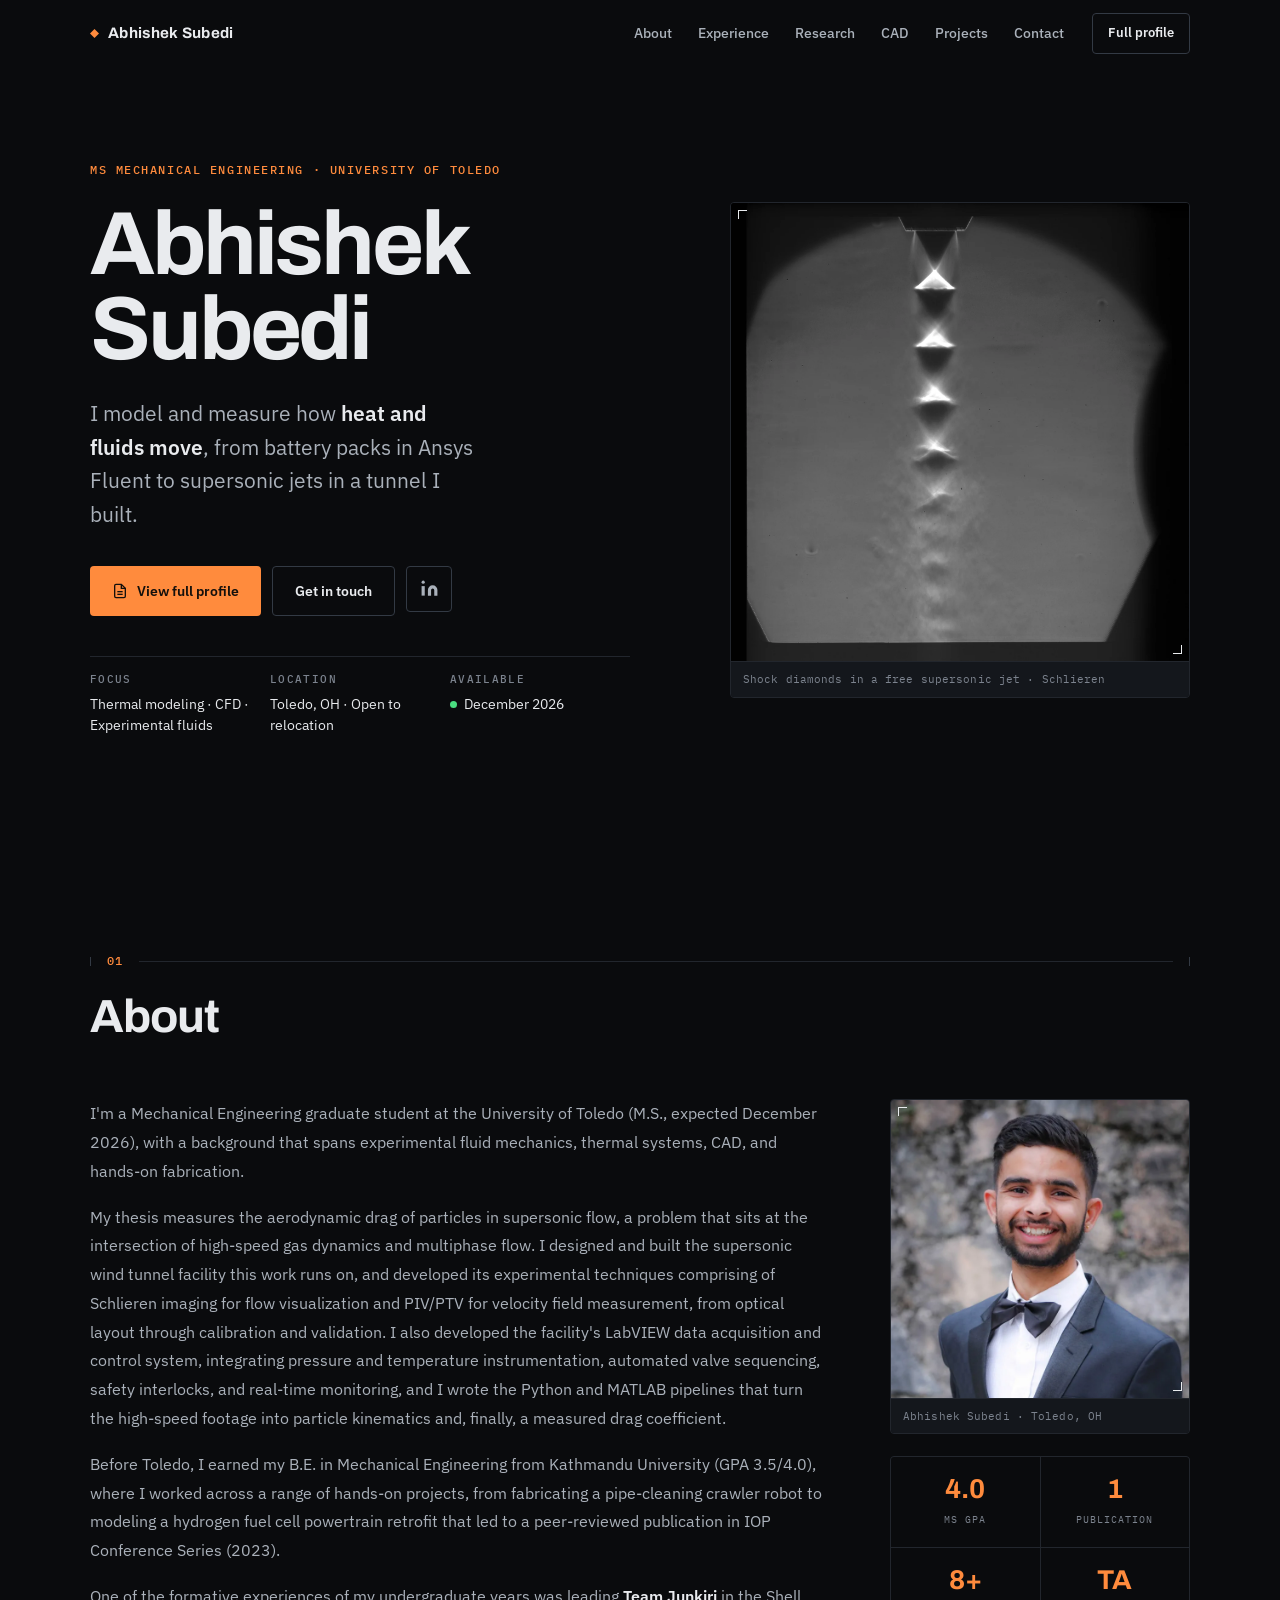
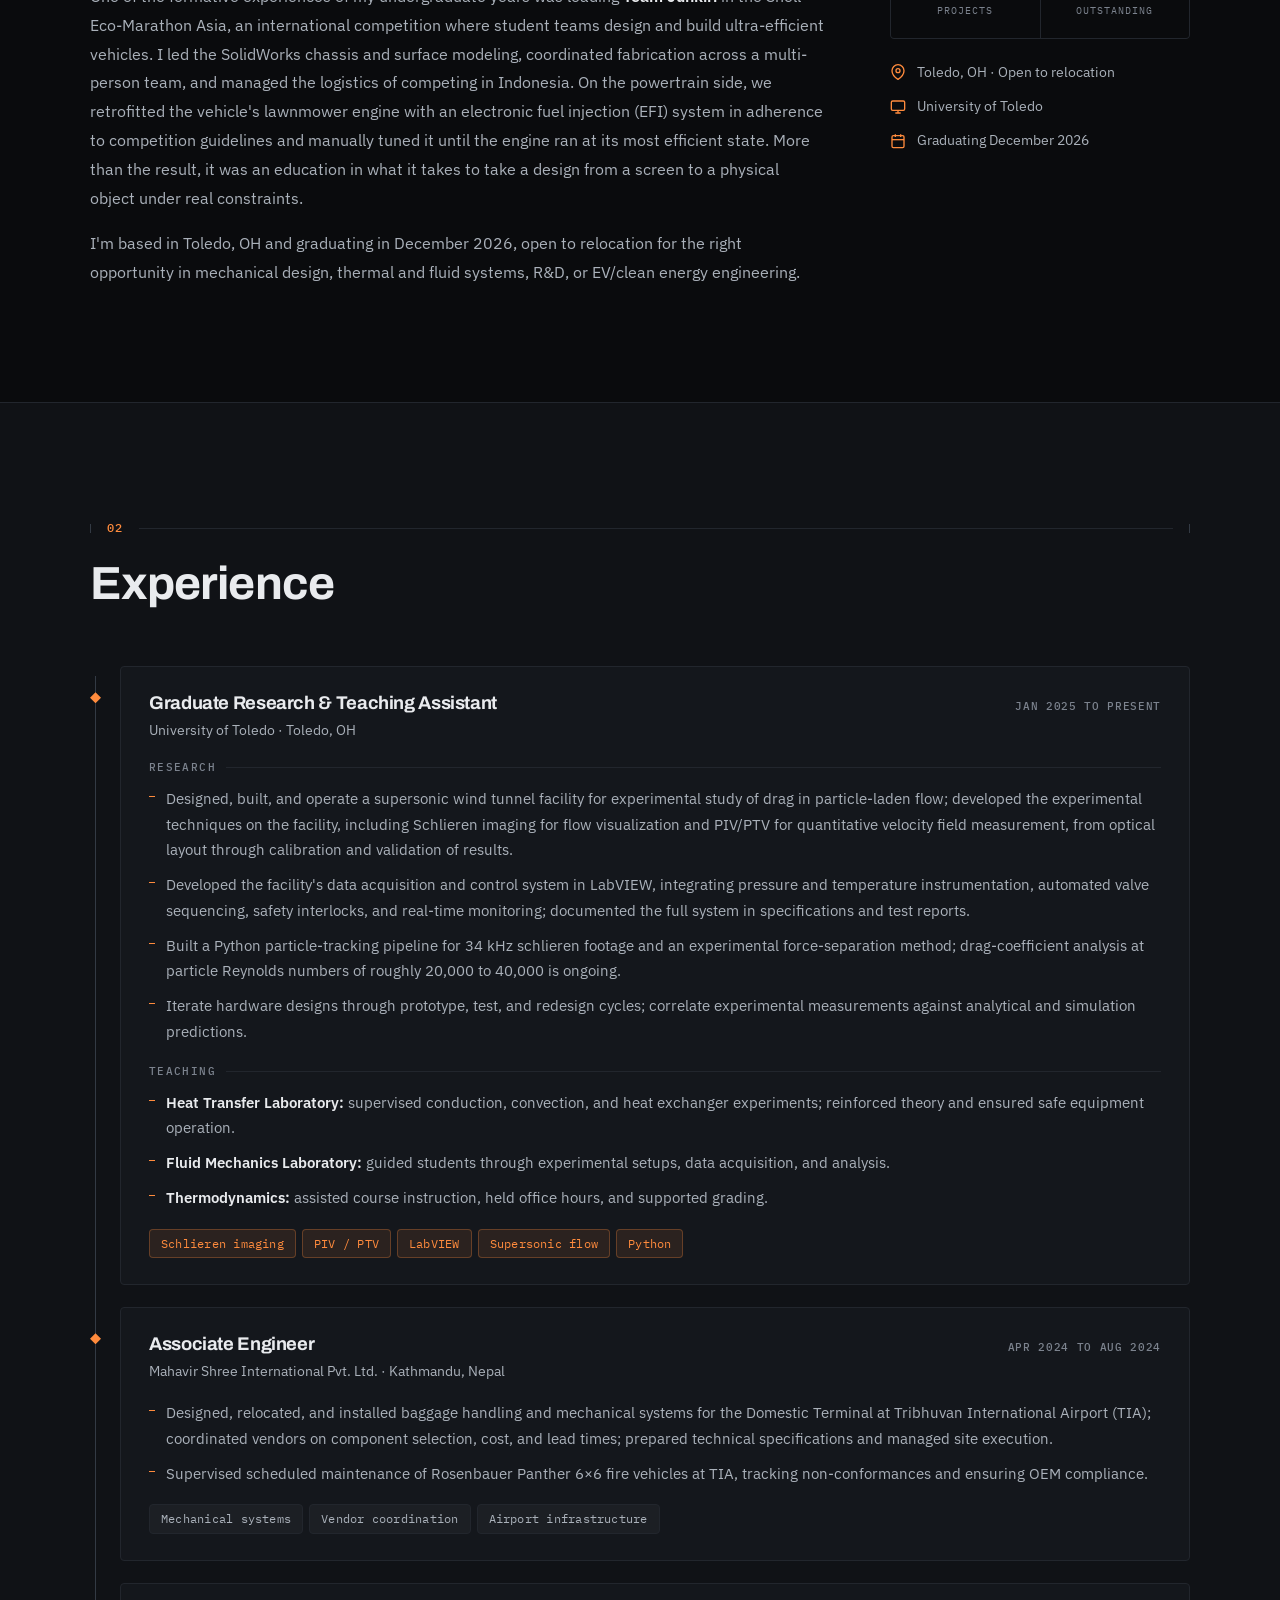
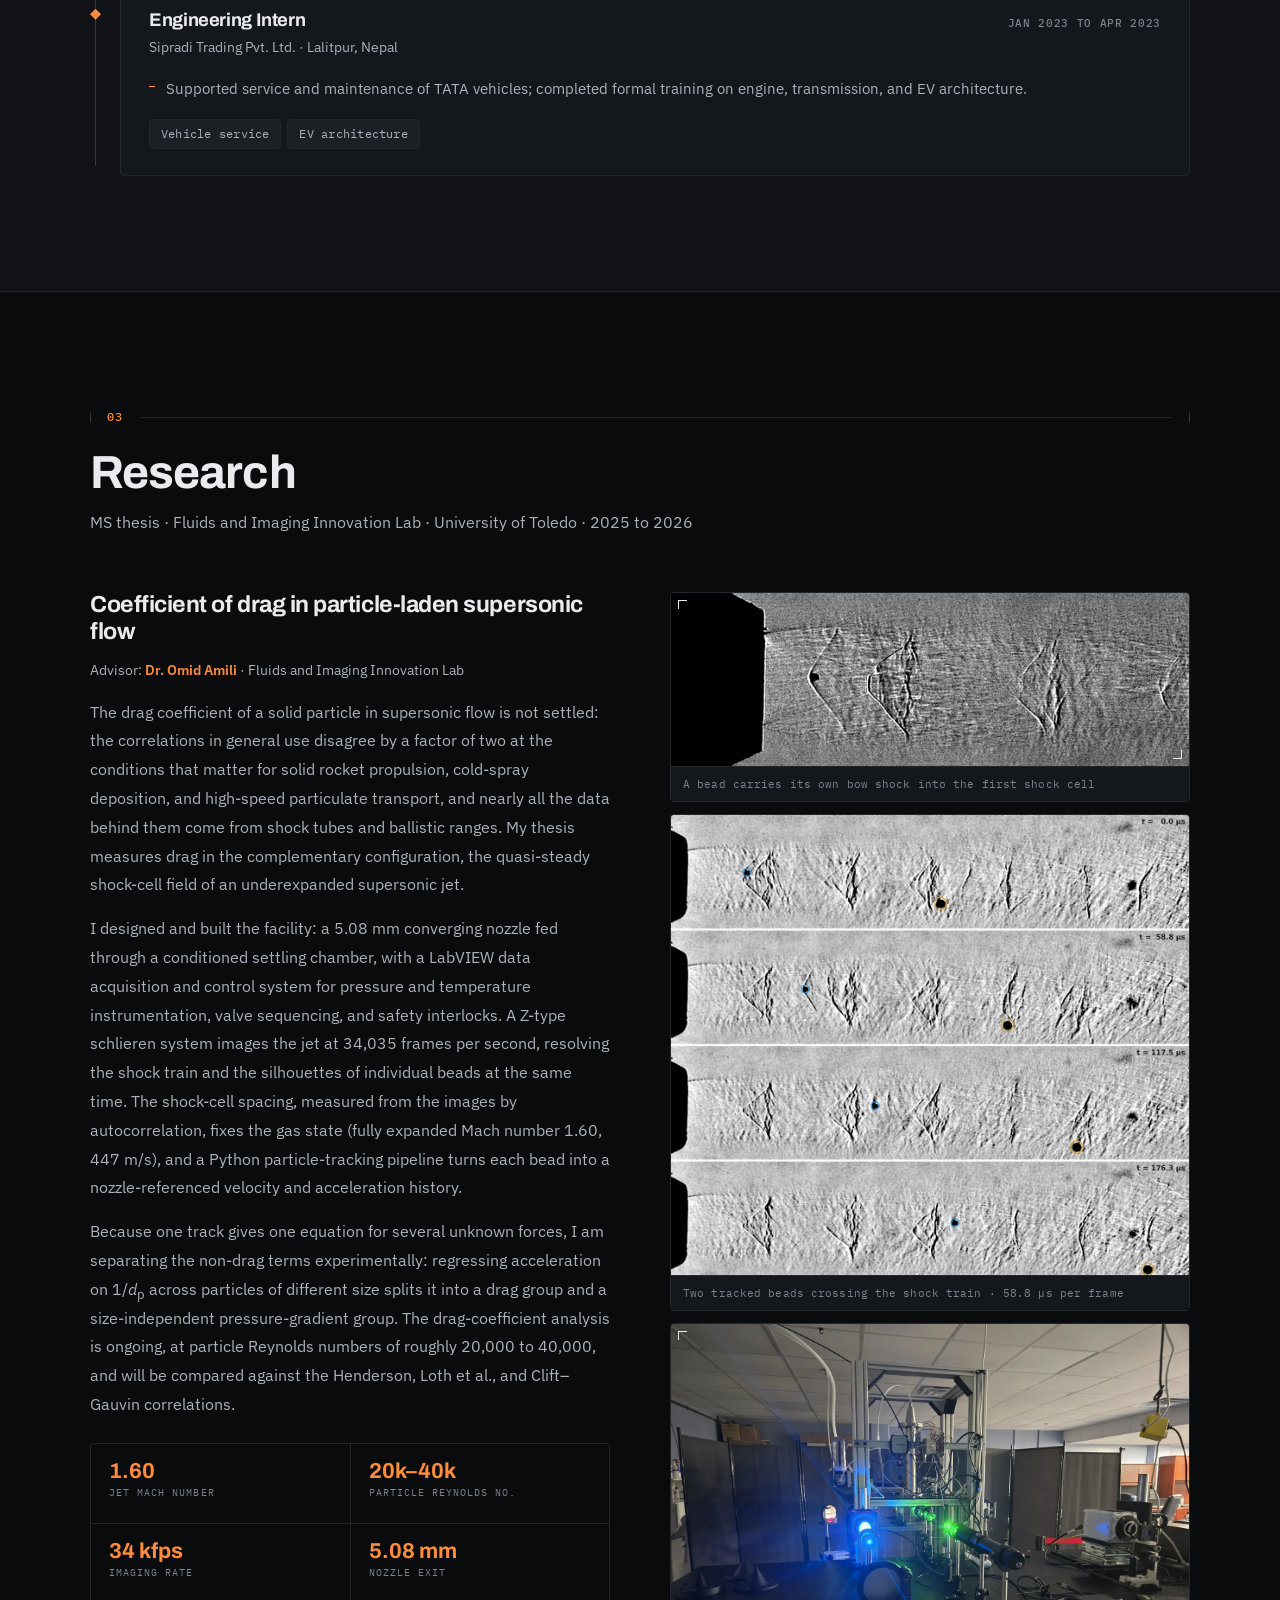
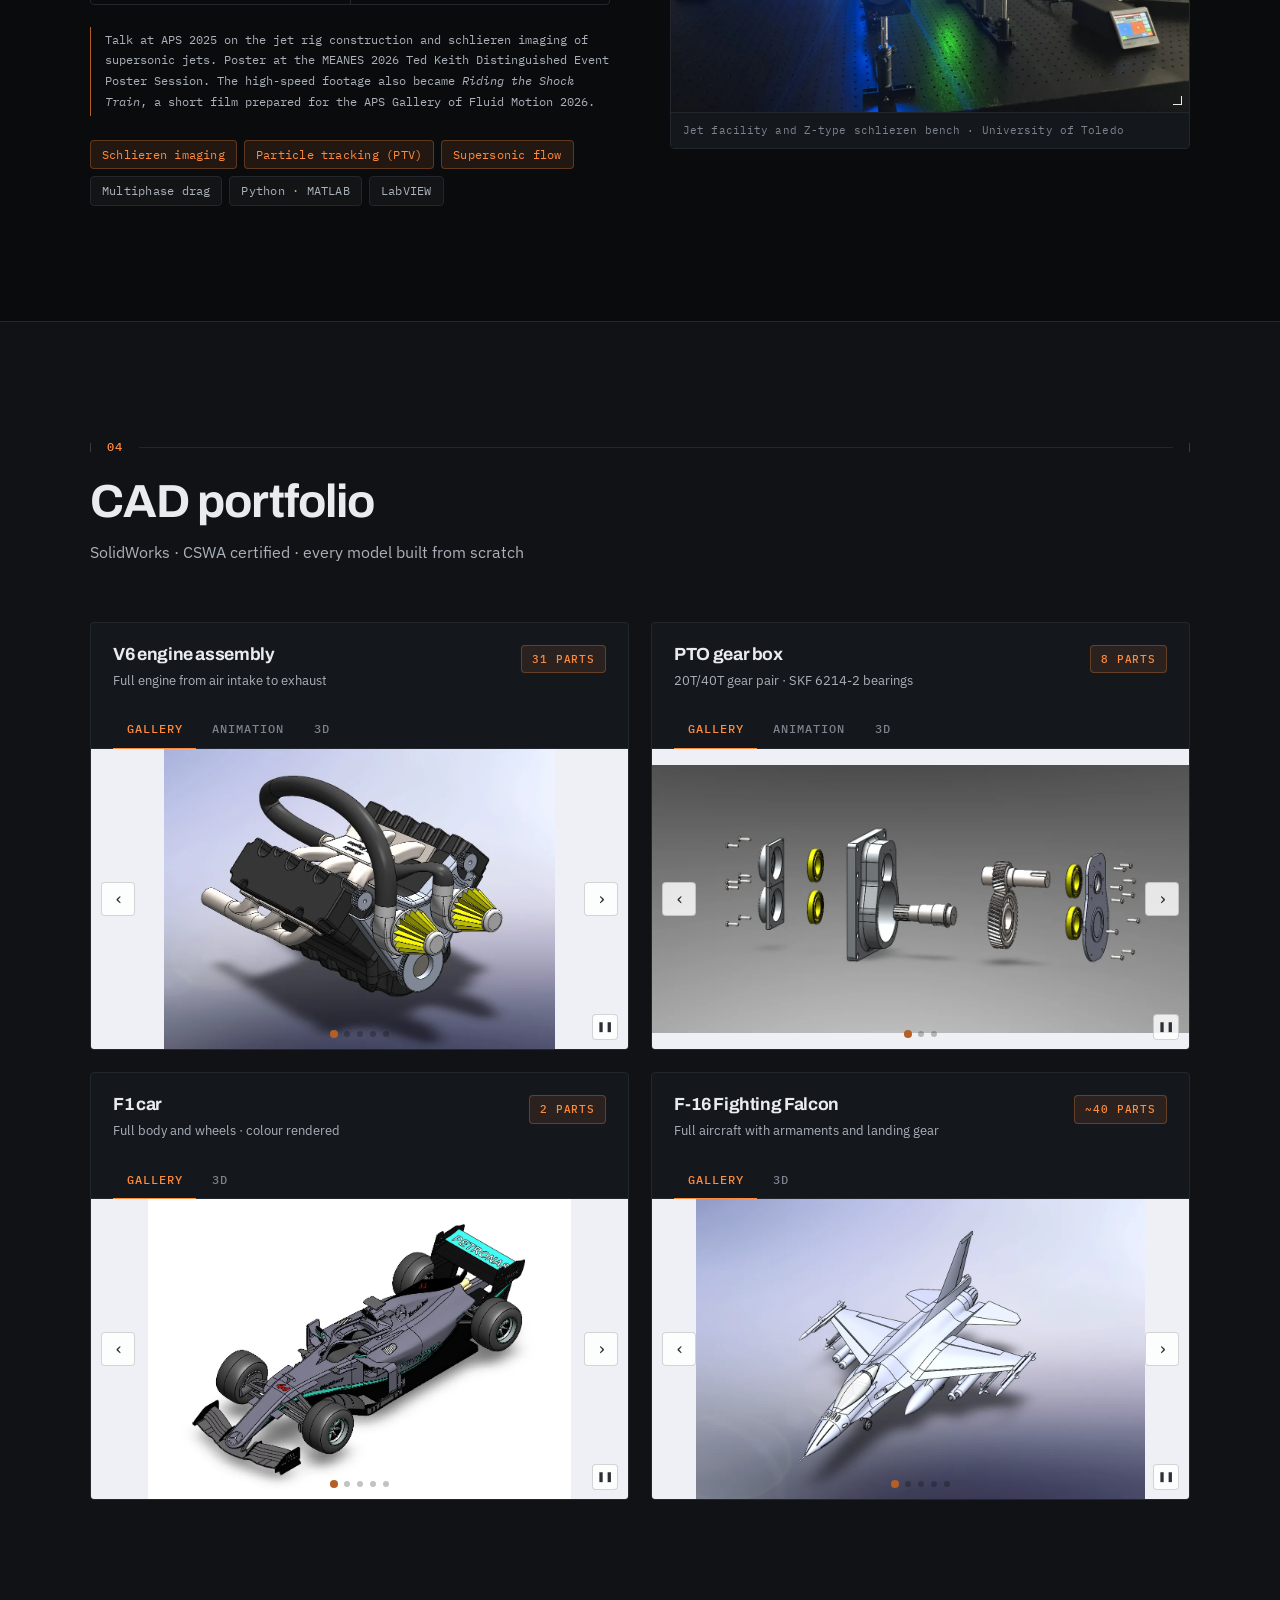
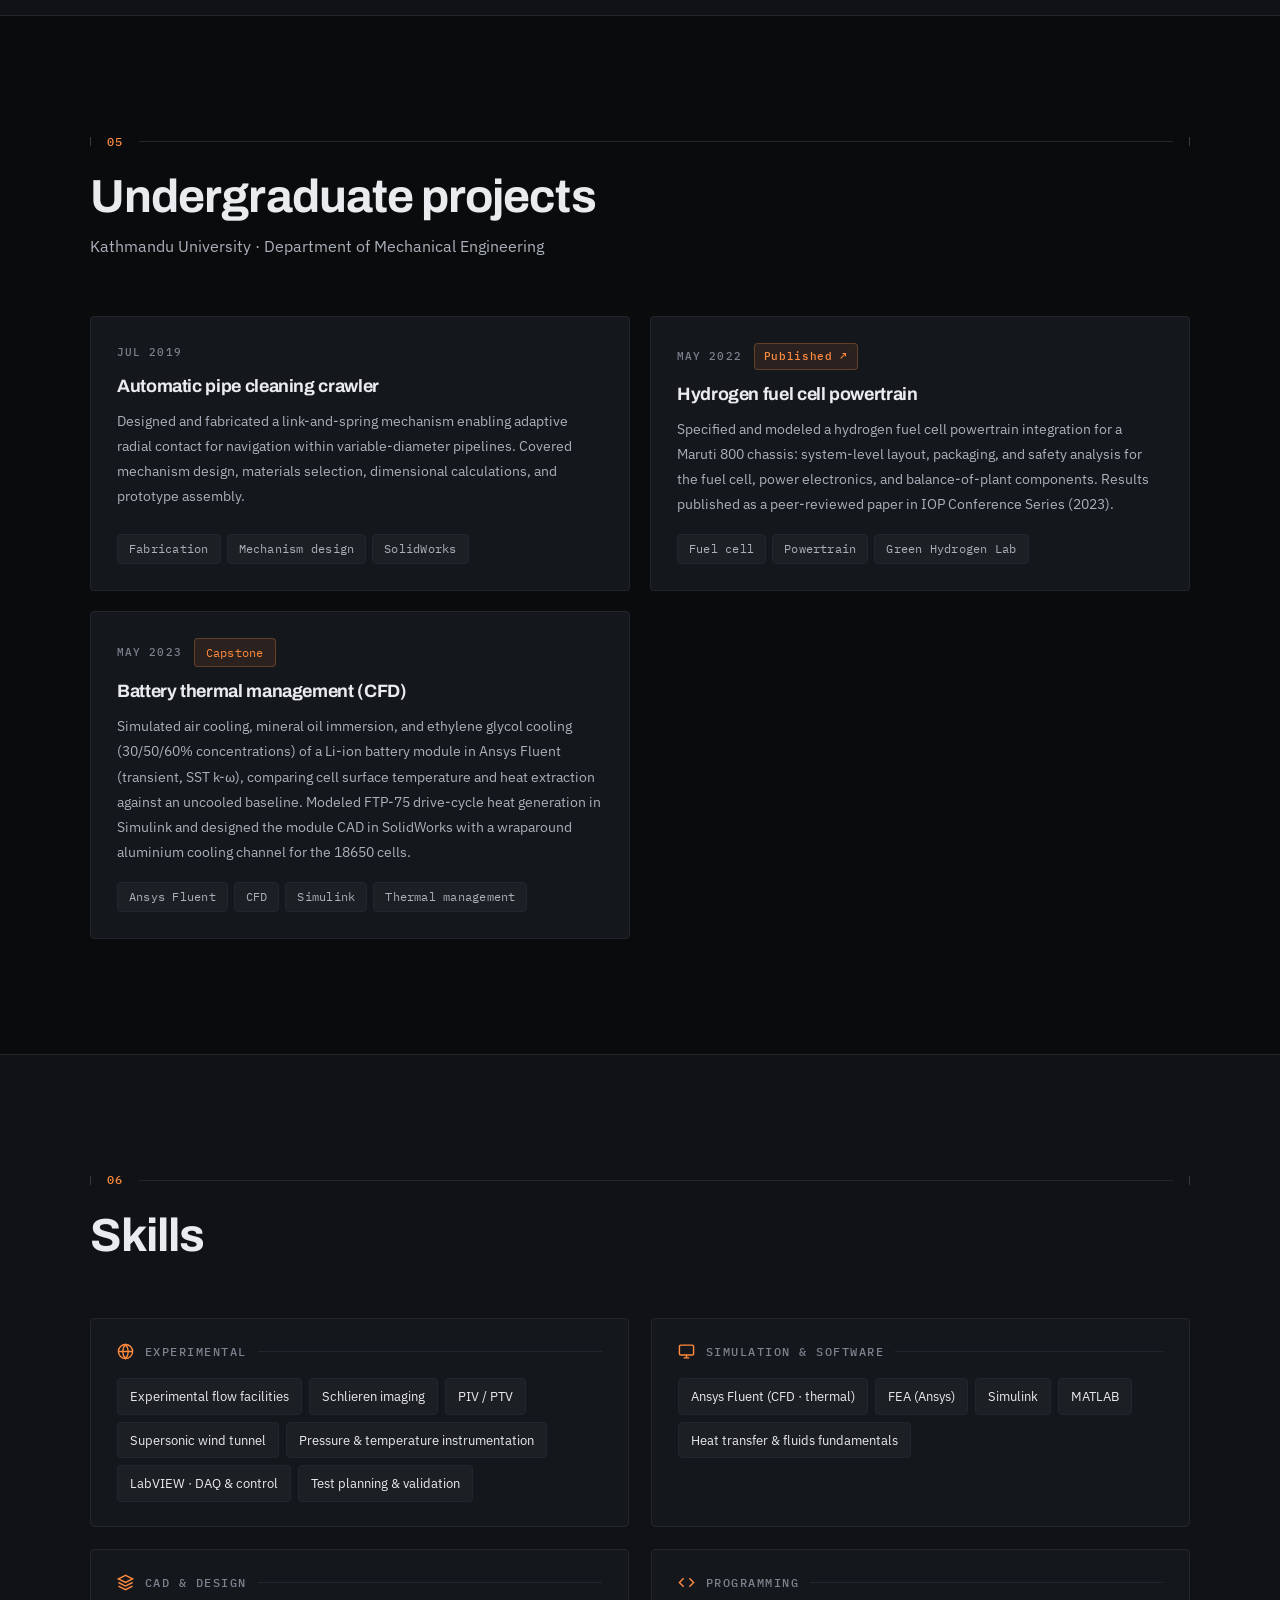
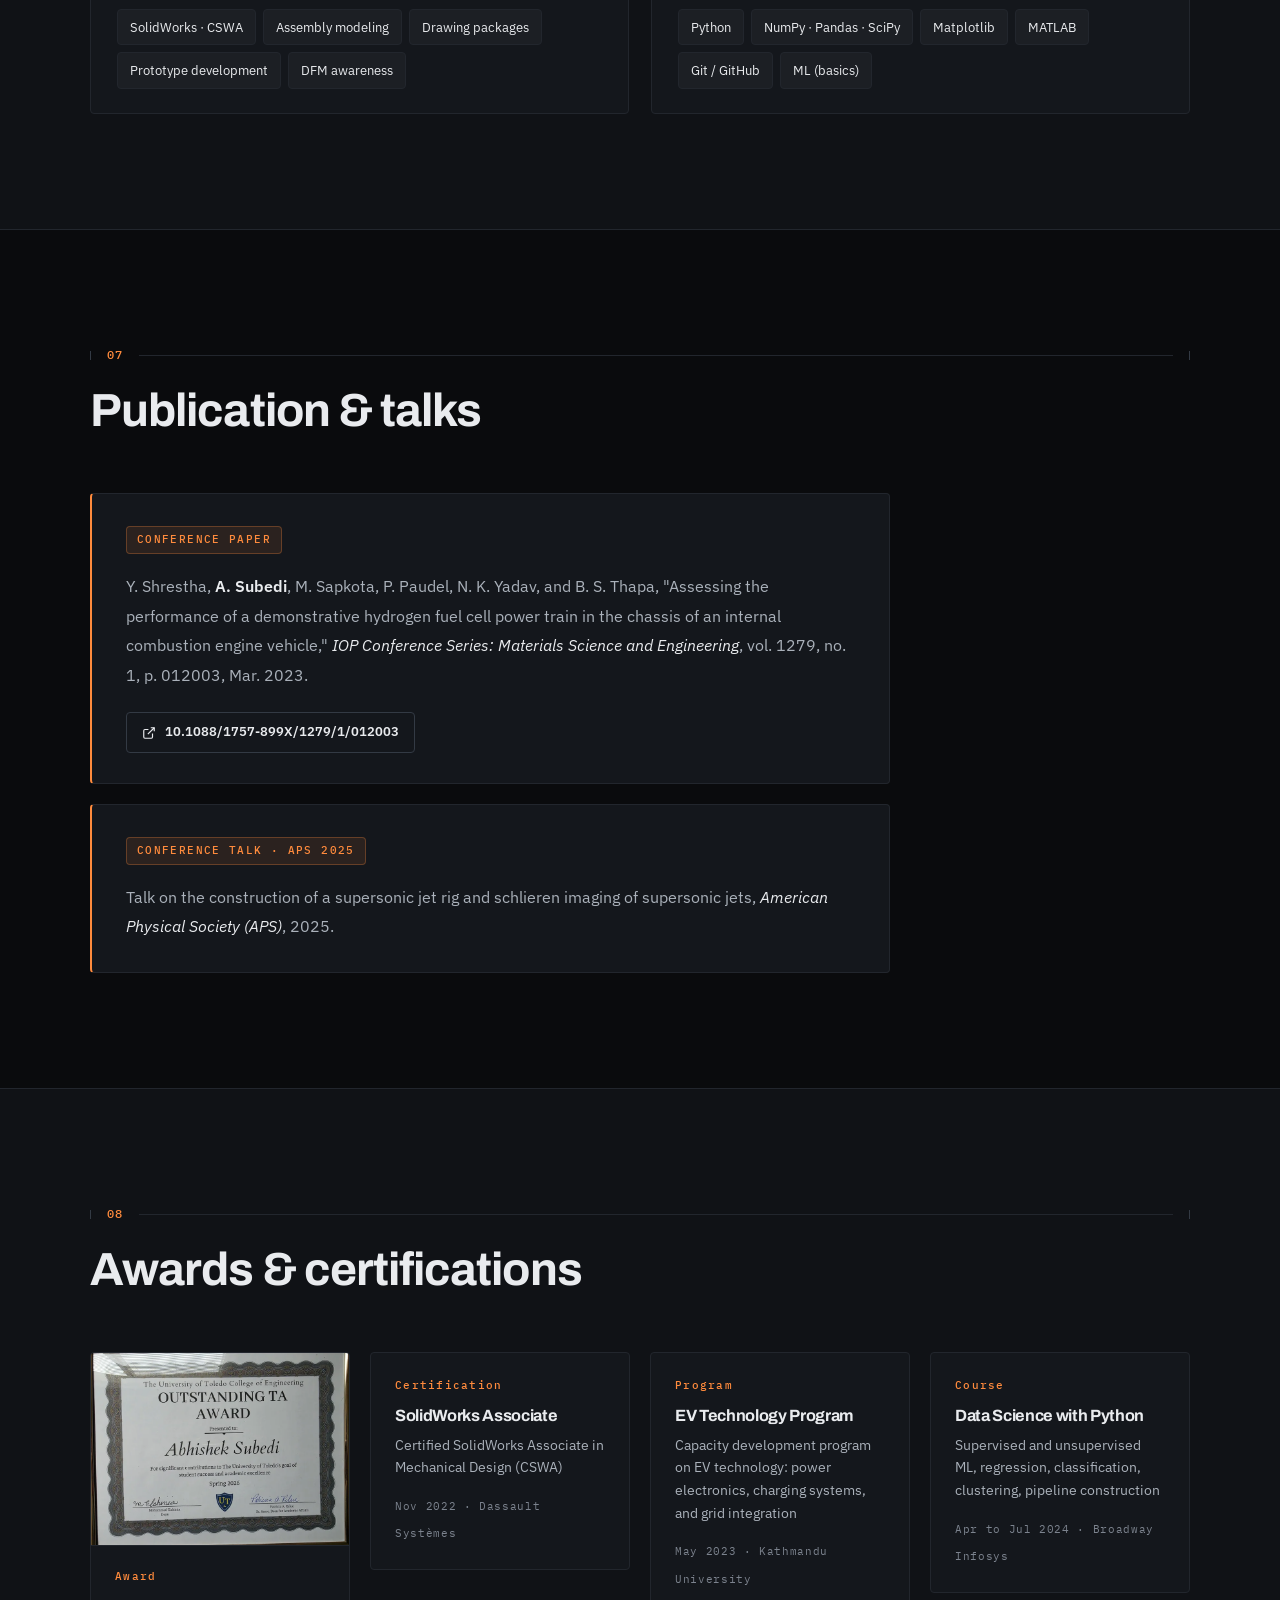
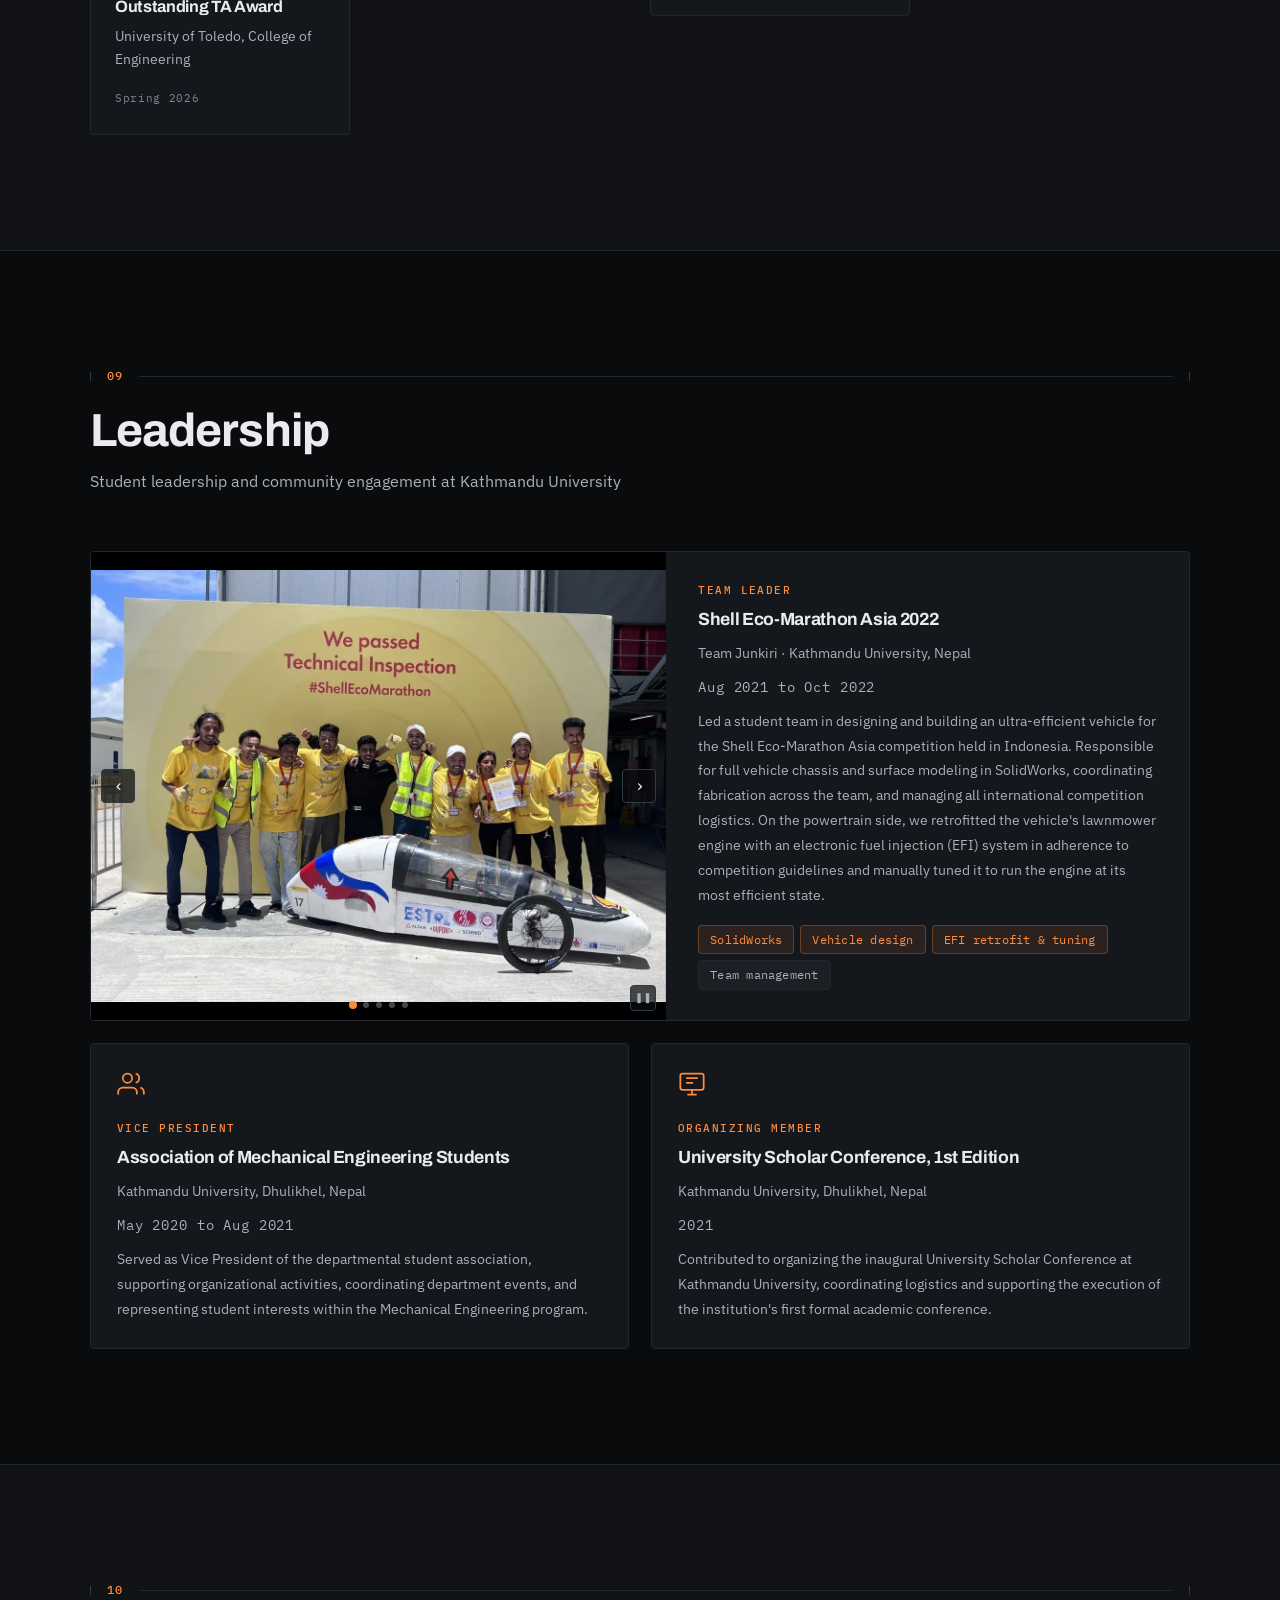
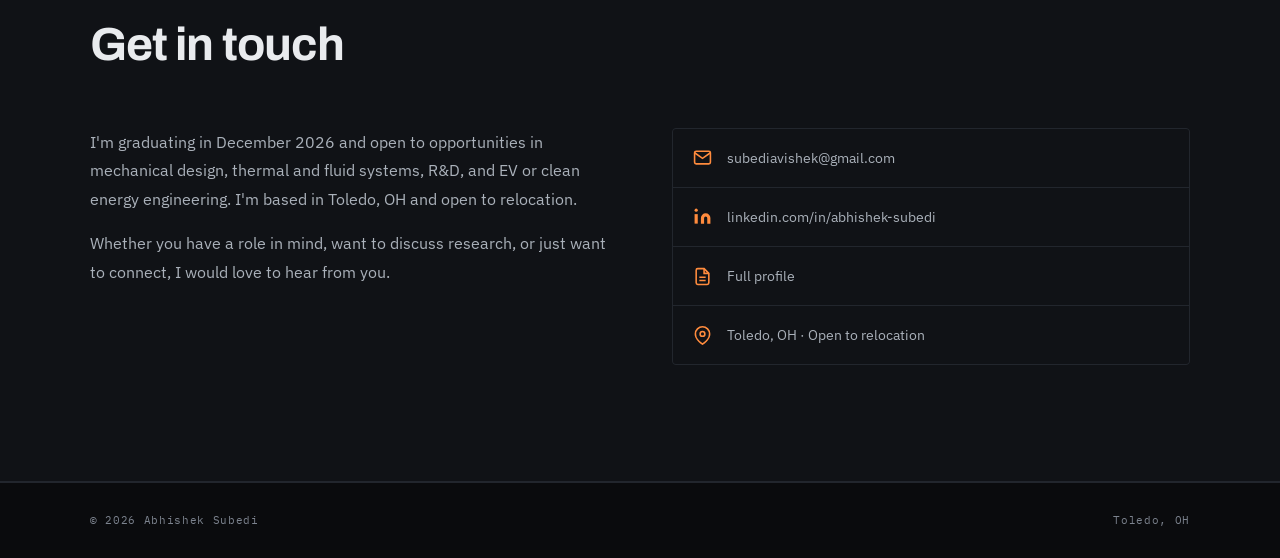
==== index_thermal.html @ bde3d34e "Drop figure numbers; mark drag analysis ongoing; add APS 2025 talk Remove the FIG. NN labels from ev" ====
<!DOCTYPE html>
<!-- GENERATED FILE. Do not edit by hand.
     Source: index.html · Regenerate: python3 tools/build-variant.py -->
<html lang="en">
<head>
  <meta charset="UTF-8">
  <meta name="viewport" content="width=device-width, initial-scale=1.0">
  <title>Abhishek Subedi | Thermal Modeling Engineer</title>
  <meta name="description" content="Abhishek Subedi, MS Mechanical Engineering candidate (Dec 2026) specializing in thermal modeling, CFD simulation, EV battery thermal management, and experimental fluid mechanics.">
  <meta name="author" content="Abhishek Subedi">
  <meta name="robots" content="noindex, follow">
  <meta name="theme-color" content="#0a0b0d">

  <!-- Open Graph / social preview -->
  <meta property="og:type" content="profile">
  <meta property="og:site_name" content="Abhishek Subedi">
  <meta property="og:url" content="https://abhisheksubedi.name.np/index_thermal.html">
  <meta property="og:title" content="Abhishek Subedi | Thermal Modeling Engineer">
  <meta property="og:description" content="Thermal modeling, CFD simulation, and EV battery thermal management, backed by experimental fluid mechanics. MS Mechanical Engineering, University of Toledo, December 2026.">
  <meta property="og:image" content="https://abhisheksubedi.name.np/assets/images/og-card.jpg">
  <meta property="og:image:width" content="1200">
  <meta property="og:image:height" content="630">
  <meta property="og:image:alt" content="Abhishek Subedi, Mechanical Engineer. Schlieren photograph of shock diamonds in a supersonic jet.">
  <meta property="profile:first_name" content="Abhishek">
  <meta property="profile:last_name" content="Subedi">
  <meta name="twitter:card" content="summary_large_image">
  <meta name="twitter:title" content="Abhishek Subedi | Thermal Modeling Engineer">
  <meta name="twitter:description" content="Thermal modeling, CFD simulation, and EV battery thermal management, backed by experimental fluid mechanics.">
  <meta name="twitter:image" content="https://abhisheksubedi.name.np/assets/images/og-card.jpg">

  <!-- Icons -->
  <link rel="icon" href="data:image/svg+xml,%3Csvg xmlns='http://www.w3.org/2000/svg' viewBox='0 0 32 32'%3E%3Crect width='32' height='32' fill='%230a0b0d'/%3E%3Cpath d='M16 5l6 6-6 6-6-6z' fill='%23ff8b3d'/%3E%3Cpath d='M16 18l4.5 4.5L16 27l-4.5-4.5z' fill='%23b35f26'/%3E%3C/svg%3E">
  <link rel="apple-touch-icon" href="assets/images/apple-touch-icon.png">

  <!-- Type: Archivo (display) · IBM Plex Sans (body) · IBM Plex Mono (data) -->
  <link rel="preconnect" href="https://fonts.googleapis.com">
  <link rel="preconnect" href="https://fonts.gstatic.com" crossorigin>
  <link href="https://fonts.googleapis.com/css2?family=Archivo:wght@600;700&family=IBM+Plex+Mono:wght@400;500&family=IBM+Plex+Sans:wght@400;500;600&display=swap" rel="stylesheet">

  <link rel="preload" as="image" href="assets/images/research/schlieren_2.webp" fetchpriority="high">
  <link rel="stylesheet" href="css/styles.css">

  <script type="importmap">
  {
    "imports": {
      "three": "./js/three/three.module.js",
      "three/addons/": "./js/three/addons/"
    }
  }
  </script>

  <script type="application/ld+json">
  {
    "@context": "https://schema.org",
    "@type": "Person",
    "name": "Abhishek Subedi",
    "url": "https://abhisheksubedi.name.np/",
    "image": "https://abhisheksubedi.name.np/assets/images/og-card.jpg",
    "jobTitle": "Thermal Modeling Engineer",
    "email": "mailto:subediavishek@gmail.com",
    "address": { "@type": "PostalAddress", "addressLocality": "Toledo", "addressRegion": "OH", "addressCountry": "US" },
    "alumniOf": [
      { "@type": "CollegeOrUniversity", "name": "Kathmandu University" },
      { "@type": "CollegeOrUniversity", "name": "University of Toledo" }
    ],
    "worksFor": { "@type": "CollegeOrUniversity", "name": "University of Toledo" },
    "knowsAbout": ["Experimental Fluid Mechanics", "Schlieren Imaging", "Particle Image Velocimetry", "Supersonic Flow", "Thermal Systems", "Computational Fluid Dynamics", "SolidWorks", "LabVIEW"],
    "sameAs": ["https://linkedin.com/in/abhishek-subedi-073a36193", "https://doi.org/10.1088/1757-899X/1279/1/012003"]
  }
  </script>
</head>
<body>

<a class="skip-link" href="#main">Skip to content</a>

<!-- ─── NAVIGATION ─────────────────────────────────────────────────────── -->
<nav id="navbar">
  <div class="nav-inner">
    <a class="nav-brand" href="#hero">Abhishek Subedi</a>
    <div class="nav-links" id="nav-links">
      <a href="#about">About</a>
      <a href="#experience">Experience</a>
      <a href="#research">Research</a>
      <a href="#cad">CAD</a>
      <a href="#projects">Projects</a>
      <a href="#contact">Contact</a>
    </div>
    <a class="btn btn-outline btn-sm" href="assets/biodata.html" target="_blank" rel="noopener">Full profile</a>
    <button class="nav-toggle" id="nav-toggle" aria-label="Toggle menu" aria-expanded="false" aria-controls="nav-links">
      <span></span><span></span><span></span>
    </button>
  </div>
</nav>

<main id="main">

<!-- ─── HERO ──────────────────────────────────────────────────────────── -->
<section id="hero">
  <div class="hero-grid container">
    <div class="hero-copy">
      <p class="hero-eyebrow">MS Mechanical Engineering · University of Toledo</p>
      <h1 class="hero-name">Abhishek<br>Subedi</h1>
      <p class="hero-lede">I model and measure how <strong>heat and fluids move</strong>, from battery packs in Ansys Fluent to supersonic jets in a tunnel I built.</p>

      <div class="hero-ctas">
        <a href="assets/biodata.html" class="btn btn-primary" target="_blank" rel="noopener">
          <svg width="16" height="16" viewBox="0 0 24 24" fill="none" stroke="currentColor" stroke-width="2" aria-hidden="true"><path d="M14 2H6a2 2 0 00-2 2v16a2 2 0 002 2h12a2 2 0 002-2V8z"/><polyline points="14 2 14 8 20 8"/><line x1="16" y1="13" x2="8" y2="13"/><line x1="16" y1="17" x2="8" y2="17"/></svg>
          View full profile
        </a>
        <a href="#contact" class="btn btn-outline">Get in touch</a>
        <a href="https://linkedin.com/in/abhishek-subedi-073a36193" class="btn btn-icon" target="_blank" rel="noopener" aria-label="LinkedIn profile">
          <svg width="19" height="19" viewBox="0 0 24 24" fill="currentColor" aria-hidden="true"><path d="M16 8a6 6 0 016 6v7h-4v-7a2 2 0 00-2-2 2 2 0 00-2 2v7h-4v-7a6 6 0 016-6z"/><rect x="2" y="9" width="4" height="12"/><circle cx="4" cy="4" r="2"/></svg>
        </a>
      </div>

      <!-- title block -->
      <dl class="hero-spec">
        <div>
          <dt>Focus</dt>
          <dd>Thermal modeling · CFD · Experimental fluids</dd>
        </div>
        <div>
          <dt>Location</dt>
          <dd>Toledo, OH · Open to relocation</dd>
        </div>
        <div>
          <dt>Available</dt>
          <dd><span class="live-dot" aria-hidden="true"></span>December 2026</dd>
        </div>
      </dl>
    </div>

    <figure class="plate hero-plate">
      <div class="plate-img">
        <img src="assets/images/research/schlieren_2.webp" width="1500" height="1500"
             alt="Schlieren photograph of a free supersonic jet showing a vertical chain of shock diamonds."
             fetchpriority="high" decoding="async">
      </div>
      <figcaption class="plate-cap">
        <span class="plate-txt">Shock diamonds in a free supersonic jet · Schlieren</span>
      </figcaption>
    </figure>
  </div>
</section>

<!-- ─── ABOUT ──────────────────────────────────────────────────────────── -->
<section id="about" class="section">
  <div class="container">
    <header class="sec-head reveal">
      <div class="sec-rule"><span class="sec-idx">01</span><span class="sec-line"></span></div>
      <h2 class="sec-title">About</h2>
    </header>

    <div class="about-grid reveal">
      <div class="about-text">
        <p>I'm a Mechanical Engineering graduate student at the University of Toledo (M.S., expected December 2026), with a background that spans experimental fluid mechanics, thermal systems, CAD, and hands-on fabrication.</p>
        <p>My thesis measures the aerodynamic drag of particles in supersonic flow, a problem that sits at the intersection of high-speed gas dynamics and multiphase flow. I designed and built the supersonic wind tunnel facility this work runs on, and developed its experimental techniques comprising of Schlieren imaging for flow visualization and PIV/PTV for velocity field measurement, from optical layout through calibration and validation. I also developed the facility's LabVIEW data acquisition and control system, integrating pressure and temperature instrumentation, automated valve sequencing, safety interlocks, and real-time monitoring, and I wrote the Python and MATLAB pipelines that turn the high-speed footage into particle kinematics and, finally, a measured drag coefficient.</p>
        <p>Before Toledo, I earned my B.E. in Mechanical Engineering from Kathmandu University (GPA 3.5/4.0), where I worked across a range of hands-on projects, from fabricating a pipe-cleaning crawler robot to modeling a hydrogen fuel cell powertrain retrofit that led to a peer-reviewed publication in IOP Conference Series (2023).</p>
        <p>One of the formative experiences of my undergraduate years was leading <strong>Team Junkiri</strong> in the Shell Eco-Marathon Asia, an international competition where student teams design and build ultra-efficient vehicles. I led the SolidWorks chassis and surface modeling, coordinated fabrication across a multi-person team, and managed the logistics of competing in Indonesia. On the powertrain side, we retrofitted the vehicle's lawnmower engine with an electronic fuel injection (EFI) system in adherence to competition guidelines and manually tuned it until the engine ran at its most efficient state. More than the result, it was an education in what it takes to take a design from a screen to a physical object under real constraints.</p>
        <p>I'm based in Toledo, OH and graduating in December 2026, open to relocation for the right opportunity in mechanical design, thermal and fluid systems, R&D, or EV/clean energy engineering.</p>
      </div>

      <div class="about-sidebar">
        <figure class="plate about-portrait">
          <div class="plate-img">
            <img src="assets/images/headshot.webp" width="700" height="700" alt="Portrait of Abhishek Subedi" loading="lazy" decoding="async">
          </div>
          <figcaption class="plate-cap">
            <span class="plate-txt">Abhishek Subedi · Toledo, OH</span>
          </figcaption>
        </figure>

        <div>
          <div class="stat-grid">
            <div class="stat-card"><span class="stat-num">4.0</span><span class="stat-label">MS GPA</span></div>
            <div class="stat-card"><span class="stat-num">1</span><span class="stat-label">Publication</span></div>
            <div class="stat-card"><span class="stat-num">8+</span><span class="stat-label">Projects</span></div>
            <div class="stat-card"><span class="stat-num">TA</span><span class="stat-label">Outstanding</span></div>
          </div>
          <div class="about-info">
            <div class="info-row">
              <svg width="16" height="16" viewBox="0 0 24 24" fill="none" stroke="currentColor" stroke-width="2" aria-hidden="true"><path d="M21 10c0 7-9 13-9 13s-9-6-9-13a9 9 0 0118 0z"/><circle cx="12" cy="10" r="3"/></svg>
              Toledo, OH · Open to relocation
            </div>
            <div class="info-row">
              <svg width="16" height="16" viewBox="0 0 24 24" fill="none" stroke="currentColor" stroke-width="2" aria-hidden="true"><rect x="2" y="3" width="20" height="14" rx="2"/><path d="M8 21h8M12 17v4"/></svg>
              University of Toledo
            </div>
            <div class="info-row">
              <svg width="16" height="16" viewBox="0 0 24 24" fill="none" stroke="currentColor" stroke-width="2" aria-hidden="true"><rect x="3" y="4" width="18" height="18" rx="2"/><line x1="16" y1="2" x2="16" y2="6"/><line x1="8" y1="2" x2="8" y2="6"/><line x1="3" y1="10" x2="21" y2="10"/></svg>
              Graduating December 2026
            </div>
          </div>
        </div>
      </div>
    </div>
  </div>
</section>

<!-- ─── EXPERIENCE ────────────────────────────────────────────────────── -->
<section id="experience" class="section section-raised">
  <div class="container">
    <header class="sec-head reveal">
      <div class="sec-rule"><span class="sec-idx">02</span><span class="sec-line"></span></div>
      <h2 class="sec-title">Experience</h2>
    </header>

    <div class="timeline reveal">

      <div class="timeline-item">
        <div class="timeline-marker" aria-hidden="true"></div>
        <div class="timeline-card">
          <div class="exp-header">
            <div>
              <h3>Graduate Research &amp; Teaching Assistant</h3>
              <p class="exp-org">University of Toledo · Toledo, OH</p>
            </div>
            <span class="exp-date">Jan 2025 to Present</span>
          </div>
          <p class="exp-type">Research</p>
          <ul class="exp-list">
            <li>Designed, built, and operate a supersonic wind tunnel facility for experimental study of drag in particle-laden flow; developed the experimental techniques on the facility, including Schlieren imaging for flow visualization and PIV/PTV for quantitative velocity field measurement, from optical layout through calibration and validation of results.</li>
            <li>Developed the facility's data acquisition and control system in LabVIEW, integrating pressure and temperature instrumentation, automated valve sequencing, safety interlocks, and real-time monitoring; documented the full system in specifications and test reports.</li>
            <li>Built a Python particle-tracking pipeline for 34&nbsp;kHz schlieren footage and an experimental force-separation method; drag-coefficient analysis at particle Reynolds numbers of roughly 20,000 to 40,000 is ongoing.</li>
            <li>Iterate hardware designs through prototype, test, and redesign cycles; correlate experimental measurements against analytical and simulation predictions.</li>
          </ul>
          <p class="exp-type">Teaching</p>
          <ul class="exp-list">
            <li><strong>Heat Transfer Laboratory:</strong> supervised conduction, convection, and heat exchanger experiments; reinforced theory and ensured safe equipment operation.</li>
            <li><strong>Fluid Mechanics Laboratory:</strong> guided students through experimental setups, data acquisition, and analysis.</li>
            <li><strong>Thermodynamics:</strong> assisted course instruction, held office hours, and supported grading.</li>
          </ul>
          <div class="exp-tags">
            <span class="tag tag-signal">Schlieren imaging</span>
            <span class="tag tag-signal">PIV / PTV</span>
            <span class="tag tag-signal">LabVIEW</span>
            <span class="tag tag-signal">Supersonic flow</span>
            <span class="tag tag-signal">Python</span>
          </div>
        </div>
      </div>

      <div class="timeline-item">
        <div class="timeline-marker" aria-hidden="true"></div>
        <div class="timeline-card">
          <div class="exp-header">
            <div>
              <h3>Associate Engineer</h3>
              <p class="exp-org">Mahavir Shree International Pvt. Ltd. · Kathmandu, Nepal</p>
            </div>
            <span class="exp-date">Apr 2024 to Aug 2024</span>
          </div>
          <ul class="exp-list">
            <li>Designed, relocated, and installed baggage handling and mechanical systems for the Domestic Terminal at Tribhuvan International Airport (TIA); coordinated vendors on component selection, cost, and lead times; prepared technical specifications and managed site execution.</li>
            <li>Supervised scheduled maintenance of Rosenbauer Panther 6×6 fire vehicles at TIA, tracking non-conformances and ensuring OEM compliance.</li>
          </ul>
          <div class="exp-tags">
            <span class="tag">Mechanical systems</span>
            <span class="tag">Vendor coordination</span>
            <span class="tag">Airport infrastructure</span>
          </div>
        </div>
      </div>

      <div class="timeline-item">
        <div class="timeline-marker" aria-hidden="true"></div>
        <div class="timeline-card">
          <div class="exp-header">
            <div>
              <h3>Engineering Intern</h3>
              <p class="exp-org">Sipradi Trading Pvt. Ltd. · Lalitpur, Nepal</p>
            </div>
            <span class="exp-date">Jan 2023 to Apr 2023</span>
          </div>
          <ul class="exp-list">
            <li>Supported service and maintenance of TATA vehicles; completed formal training on engine, transmission, and EV architecture.</li>
          </ul>
          <div class="exp-tags">
            <span class="tag">Vehicle service</span>
            <span class="tag">EV architecture</span>
          </div>
        </div>
      </div>

    </div>
  </div>
</section>

<!-- ─── RESEARCH ──────────────────────────────────────────────────────── -->
<section id="research" class="section">
  <div class="container">
    <header class="sec-head reveal">
      <div class="sec-rule"><span class="sec-idx">03</span><span class="sec-line"></span></div>
      <h2 class="sec-title">Research</h2>
      <p class="sec-sub">MS thesis · Fluids and Imaging Innovation Lab · University of Toledo · 2025 to 2026</p>
    </header>

    <div class="research-layout reveal">
      <div class="research-desc">
        <h3>Coefficient of drag in particle-laden supersonic flow</h3>
        <p class="research-advisor">Advisor: <strong>Dr. Omid Amili</strong> · Fluids and Imaging Innovation Lab</p>
        <p>The drag coefficient of a solid particle in supersonic flow is not settled: the correlations in general use disagree by a factor of two at the conditions that matter for solid rocket propulsion, cold-spray deposition, and high-speed particulate transport, and nearly all the data behind them come from shock tubes and ballistic ranges. My thesis measures drag in the complementary configuration, the quasi-steady shock-cell field of an underexpanded supersonic jet.</p>
        <p>I designed and built the facility: a 5.08&nbsp;mm converging nozzle fed through a conditioned settling chamber, with a LabVIEW data acquisition and control system for pressure and temperature instrumentation, valve sequencing, and safety interlocks. A Z-type schlieren system images the jet at 34,035 frames per second, resolving the shock train and the silhouettes of individual beads at the same time. The shock-cell spacing, measured from the images by autocorrelation, fixes the gas state (fully expanded Mach number 1.60, 447&nbsp;m/s), and a Python particle-tracking pipeline turns each bead into a nozzle-referenced velocity and acceleration history.</p>
        <p>Because one track gives one equation for several unknown forces, I am separating the non-drag terms experimentally: regressing acceleration on 1/<i>d</i><sub>p</sub> across particles of different size splits it into a drag group and a size-independent pressure-gradient group. The drag-coefficient analysis is ongoing, at particle Reynolds numbers of roughly 20,000 to 40,000, and will be compared against the Henderson, Loth et al., and Clift–Gauvin correlations.</p>

        <dl class="result-grid">
          <div class="stat-card"><dt class="stat-label">Jet Mach number</dt><dd class="stat-num">1.60</dd></div>
          <div class="stat-card"><dt class="stat-label">Particle Reynolds no.</dt><dd class="stat-num">20k–40k</dd></div>
          <div class="stat-card"><dt class="stat-label">Imaging rate</dt><dd class="stat-num">34 kfps</dd></div>
          <div class="stat-card"><dt class="stat-label">Nozzle exit</dt><dd class="stat-num">5.08 mm</dd></div>
        </dl>

        <p class="research-note">Talk at APS 2025 on the jet rig construction and schlieren imaging of supersonic jets. Poster at the MEANES 2026 Ted Keith Distinguished Event Poster Session. The high-speed footage also became <em>Riding the Shock Train</em>, a short film prepared for the APS Gallery of Fluid Motion 2026.</p>
        <div class="method-tags">
          <span class="tag tag-signal">Schlieren imaging</span>
          <span class="tag tag-signal">Particle tracking (PTV)</span>
          <span class="tag tag-signal">Supersonic flow</span>
          <span class="tag">Multiphase drag</span>
          <span class="tag">Python · MATLAB</span>
          <span class="tag">LabVIEW</span>
        </div>
      </div>

      <div class="research-visuals">
        <figure class="plate bow-plate">
          <div class="plate-img">
            <img src="assets/images/research/bow_shock.webp" width="1500" height="500" alt="Schlieren image of a single bead leaving the nozzle with its own bow shock, just upstream of the first shock cell of a supersonic jet" loading="lazy" decoding="async">
          </div>
          <figcaption class="plate-cap"><span class="plate-txt">A bead carries its own bow shock into the first shock cell</span></figcaption>
        </figure>
        <figure class="plate tracks-plate">
          <div class="plate-img">
            <img src="assets/images/research/particle_tracks.webp" width="1200" height="1064" alt="Four schlieren frames 58.8 microseconds apart showing two tracked particles, circled in blue and orange, moving downstream through the shock-diamond train" loading="lazy" decoding="async">
          </div>
          <figcaption class="plate-cap"><span class="plate-txt">Two tracked beads crossing the shock train · 58.8 µs per frame</span></figcaption>
        </figure>
        <figure class="plate rig-plate">
          <div class="plate-img">
            <img src="assets/images/research/optics_bench.webp" width="1400" height="1050" alt="Supersonic jet facility and Z-type schlieren optics on an optical table, with the high-speed camera on the right" loading="lazy" decoding="async">
          </div>
          <figcaption class="plate-cap"><span class="plate-txt">Jet facility and Z-type schlieren bench · University of Toledo</span></figcaption>
        </figure>
      </div>
    </div>
  </div>
</section>

<!-- ─── CAD PORTFOLIO ─────────────────────────────────────────────────── -->
<section id="cad" class="section section-raised">
  <div class="container">
    <header class="sec-head reveal">
      <div class="sec-rule"><span class="sec-idx">04</span><span class="sec-line"></span></div>
      <h2 class="sec-title">CAD portfolio</h2>
      <p class="sec-sub">SolidWorks · CSWA certified · every model built from scratch</p>
    </header>

    <div class="cad-grid reveal">

      <!-- V6 Engine -->
      <div class="cad-card" data-model="assets/models/v6_engine.STL" data-model-name="V6 Engine Assembly.SLDASM">
        <div class="cad-card-header">
          <div>
            <h3>V6 engine assembly</h3>
            <p>Full engine from air intake to exhaust</p>
          </div>
          <span class="part-count">31 parts</span>
        </div>
        <div class="tab-nav" role="tablist" aria-label="V6 engine views">
          <button class="tab-btn" role="tab" aria-selected="true"  data-tab="gallery">Gallery</button>
          <button class="tab-btn" role="tab" aria-selected="false" data-tab="video">Animation</button>
          <button class="tab-btn" role="tab" aria-selected="false" data-tab="3d">3D</button>
        </div>
        <div class="tab-content">
          <div class="tab-panel active" role="tabpanel" data-panel="gallery">
            <div class="img-slider">
              <div class="slides-wrap">
                <img class="slide active" src="assets/images/cad/v6_1.webp" width="1022" height="785" alt="V6 engine assembly, full view" loading="lazy" decoding="async">
                <img class="slide" src="assets/images/cad/v6_2.webp" width="1200" height="808" alt="V6 engine assembly, detail" loading="lazy" decoding="async">
                <img class="slide" src="assets/images/cad/v6_3.webp" width="1031" height="818" alt="V6 engine assembly, cross section" loading="lazy" decoding="async">
                <img class="slide" src="assets/images/cad/v6_4.webp" width="992" height="765" alt="V6 piston assembly" loading="lazy" decoding="async">
                <img class="slide" src="assets/images/cad/v6_5.webp" width="843" height="757" alt="V6 turbo housing" loading="lazy" decoding="async">
              </div>
              <button class="slide-prev" aria-label="Previous image">&#8249;</button>
              <button class="slide-next" aria-label="Next image">&#8250;</button>
              <div class="slide-dots"></div>
            </div>
          </div>
          <div class="tab-panel" role="tabpanel" data-panel="video">
            <div class="video-wrap">
              <video src="assets/videos/v6_engine.mp4" controls loop muted playsinline preload="none"></video>
            </div>
          </div>
          <div class="tab-panel" role="tabpanel" data-panel="3d">
            <div class="viewer-wrap">
              <div class="viewer-canvas"></div>
              <div class="viewer-loading"><div class="spinner"></div><span class="loading-pct">Loading</span></div>
              <div class="viewer-error">Model could not be loaded.</div>
              <span class="viewer-hint">Drag to orbit</span>
              <div class="viewer-controls">
                <button class="ctrl-btn" data-action="reset" title="Reset view" aria-label="Reset view">↺</button>
                <button class="ctrl-btn" data-action="wireframe" title="Toggle wireframe" aria-label="Toggle wireframe">⊞</button>
              </div>
            </div>
          </div>
        </div>
      </div>

      <!-- PTO Gear Box -->
      <div class="cad-card" data-model="assets/models/pto_gearbox.STL" data-model-name="PTO Gear Box Assembly.SLDASM">
        <div class="cad-card-header">
          <div>
            <h3>PTO gear box</h3>
            <p>20T/40T gear pair · SKF 6214-2 bearings</p>
          </div>
          <span class="part-count">8 parts</span>
        </div>
        <div class="tab-nav" role="tablist" aria-label="PTO gear box views">
          <button class="tab-btn" role="tab" aria-selected="true"  data-tab="gallery">Gallery</button>
          <button class="tab-btn" role="tab" aria-selected="false" data-tab="video">Animation</button>
          <button class="tab-btn" role="tab" aria-selected="false" data-tab="3d">3D</button>
        </div>
        <div class="tab-content">
          <div class="tab-panel active" role="tabpanel" data-panel="gallery">
            <div class="img-slider">
              <div class="slides-wrap">
                <img class="slide active" src="assets/images/cad/pto_1.webp" width="1200" height="598" alt="PTO gear box assembly" loading="lazy" decoding="async">
                <img class="slide" src="assets/images/cad/pto_2.webp" width="1200" height="797" alt="PTO gear box, exploded view" loading="lazy" decoding="async">
                <img class="slide" src="assets/images/cad/pto_3.webp" width="1200" height="720" alt="PTO gear box, cross section" loading="lazy" decoding="async">
              </div>
              <button class="slide-prev" aria-label="Previous image">&#8249;</button>
              <button class="slide-next" aria-label="Next image">&#8250;</button>
              <div class="slide-dots"></div>
            </div>
          </div>
          <div class="tab-panel" role="tabpanel" data-panel="video">
            <div class="video-wrap">
              <video src="assets/videos/pto_gearbox.mp4" controls loop muted playsinline preload="none"></video>
            </div>
          </div>
          <div class="tab-panel" role="tabpanel" data-panel="3d">
            <div class="viewer-wrap">
              <div class="viewer-canvas"></div>
              <div class="viewer-loading"><div class="spinner"></div><span class="loading-pct">Loading</span></div>
              <div class="viewer-error">Model could not be loaded.</div>
              <span class="viewer-hint">Drag to orbit</span>
              <div class="viewer-controls">
                <button class="ctrl-btn" data-action="reset" title="Reset view" aria-label="Reset view">↺</button>
                <button class="ctrl-btn" data-action="wireframe" title="Toggle wireframe" aria-label="Toggle wireframe">⊞</button>
              </div>
            </div>
          </div>
        </div>
      </div>

      <!-- F1 Car -->
      <div class="cad-card" data-model="assets/models/f1_car.STL" data-model-name="F1 Assembly.SLDASM">
        <div class="cad-card-header">
          <div>
            <h3>F1 car</h3>
            <p>Full body and wheels · colour rendered</p>
          </div>
          <span class="part-count">2 parts</span>
        </div>
        <div class="tab-nav" role="tablist" aria-label="F1 car views">
          <button class="tab-btn" role="tab" aria-selected="true"  data-tab="gallery">Gallery</button>
          <button class="tab-btn" role="tab" aria-selected="false" data-tab="3d">3D</button>
        </div>
        <div class="tab-content">
          <div class="tab-panel active" role="tabpanel" data-panel="gallery">
            <div class="img-slider">
              <div class="slides-wrap">
                <img class="slide active" src="assets/images/cad/f1_1.webp" width="1105" height="783" alt="F1 car, isometric view" loading="lazy" decoding="async">
                <img class="slide" src="assets/images/cad/f1_2.webp" width="1200" height="733" alt="F1 car, opposite isometric view" loading="lazy" decoding="async">
                <img class="slide" src="assets/images/cad/f1_3.webp" width="1200" height="512" alt="F1 car, side view" loading="lazy" decoding="async">
                <img class="slide" src="assets/images/cad/f1_4.webp" width="1200" height="719" alt="F1 car, front view" loading="lazy" decoding="async">
                <img class="slide" src="assets/images/cad/f1_5.webp" width="733" height="885" alt="F1 car, top view" loading="lazy" decoding="async">
              </div>
              <button class="slide-prev" aria-label="Previous image">&#8249;</button>
              <button class="slide-next" aria-label="Next image">&#8250;</button>
              <div class="slide-dots"></div>
            </div>
          </div>
          <div class="tab-panel" role="tabpanel" data-panel="3d">
            <div class="viewer-wrap">
              <div class="viewer-canvas"></div>
              <div class="viewer-loading"><div class="spinner"></div><span class="loading-pct">Loading</span></div>
              <div class="viewer-error">Model could not be loaded.</div>
              <span class="viewer-hint">Drag to orbit</span>
              <div class="viewer-controls">
                <button class="ctrl-btn" data-action="reset" title="Reset view" aria-label="Reset view">↺</button>
                <button class="ctrl-btn" data-action="wireframe" title="Toggle wireframe" aria-label="Toggle wireframe">⊞</button>
              </div>
            </div>
          </div>
        </div>
      </div>

      <!-- F-16 Fighting Falcon -->
      <div class="cad-card" data-model="assets/models/f16_falcon.STL" data-model-name="F-16 Fighting Falcon.SLDASM">
        <div class="cad-card-header">
          <div>
            <h3>F-16 Fighting Falcon</h3>
            <p>Full aircraft with armaments and landing gear</p>
          </div>
          <span class="part-count">~40 parts</span>
        </div>
        <div class="tab-nav" role="tablist" aria-label="F-16 views">
          <button class="tab-btn" role="tab" aria-selected="true"  data-tab="gallery">Gallery</button>
          <button class="tab-btn" role="tab" aria-selected="false" data-tab="3d">3D</button>
        </div>
        <div class="tab-content">
          <div class="tab-panel active" role="tabpanel" data-panel="gallery">
            <div class="img-slider">
              <div class="slides-wrap">
                <img class="slide active" src="assets/images/cad/f16_1.webp" width="1200" height="802" alt="F-16, trimetric view" loading="lazy" decoding="async">
                <img class="slide" src="assets/images/cad/f16_2.webp" width="1200" height="588" alt="F-16, side view" loading="lazy" decoding="async">
                <img class="slide" src="assets/images/cad/f16_3.webp" width="1200" height="703" alt="F-16, front view" loading="lazy" decoding="async">
                <img class="slide" src="assets/images/cad/f16_4.webp" width="915" height="862" alt="F-16, top view" loading="lazy" decoding="async">
                <img class="slide" src="assets/images/cad/f16_5.webp" width="1200" height="806" alt="F-16, rear trimetric view" loading="lazy" decoding="async">
              </div>
              <button class="slide-prev" aria-label="Previous image">&#8249;</button>
              <button class="slide-next" aria-label="Next image">&#8250;</button>
              <div class="slide-dots"></div>
            </div>
          </div>
          <div class="tab-panel" role="tabpanel" data-panel="3d">
            <div class="viewer-wrap">
              <div class="viewer-canvas"></div>
              <div class="viewer-loading"><div class="spinner"></div><span class="loading-pct">Loading</span></div>
              <div class="viewer-error">Model could not be loaded.</div>
              <span class="viewer-hint">Drag to orbit</span>
              <div class="viewer-controls">
                <button class="ctrl-btn" data-action="reset" title="Reset view" aria-label="Reset view">↺</button>
                <button class="ctrl-btn" data-action="wireframe" title="Toggle wireframe" aria-label="Toggle wireframe">⊞</button>
              </div>
            </div>
          </div>
        </div>
      </div>

    </div>
  </div>
</section>

<!-- ─── UNDERGRAD PROJECTS ────────────────────────────────────────────── -->
<section id="projects" class="section">
  <div class="container">
    <header class="sec-head reveal">
      <div class="sec-rule"><span class="sec-idx">05</span><span class="sec-line"></span></div>
      <h2 class="sec-title">Undergraduate projects</h2>
      <p class="sec-sub">Kathmandu University · Department of Mechanical Engineering</p>
    </header>

    <div class="project-grid reveal">

      <div class="project-card">
        <div class="project-meta"><span class="project-date">Jul 2019</span></div>
        <h3>Automatic pipe cleaning crawler</h3>
        <p>Designed and fabricated a link-and-spring mechanism enabling adaptive radial contact for navigation within variable-diameter pipelines. Covered mechanism design, materials selection, dimensional calculations, and prototype assembly.</p>
        <div class="project-tags">
          <span class="tag">Fabrication</span>
          <span class="tag">Mechanism design</span>
          <span class="tag">SolidWorks</span>
        </div>
      </div>

      <div class="project-card">
        <div class="project-meta">
          <span class="project-date">May 2022</span>
          <a href="https://doi.org/10.1088/1757-899X/1279/1/012003" class="project-doi" target="_blank" rel="noopener">Published ↗</a>
        </div>
        <h3>Hydrogen fuel cell powertrain</h3>
        <p>Specified and modeled a hydrogen fuel cell powertrain integration for a Maruti 800 chassis: system-level layout, packaging, and safety analysis for the fuel cell, power electronics, and balance-of-plant components. Results published as a peer-reviewed paper in IOP Conference Series (2023).</p>
        <div class="project-tags">
          <span class="tag">Fuel cell</span>
          <span class="tag">Powertrain</span>
          <span class="tag">Green Hydrogen Lab</span>
        </div>
      </div>

      <div class="project-card">
        <div class="project-meta">
          <span class="project-date">May 2023</span>
          <span class="tag tag-signal">Capstone</span>
        </div>
        <h3>Battery thermal management (CFD)</h3>
        <p>Simulated air cooling, mineral oil immersion, and ethylene glycol cooling (30/50/60% concentrations) of a Li-ion battery module in Ansys Fluent (transient, SST k-ω), comparing cell surface temperature and heat extraction against an uncooled baseline. Modeled FTP-75 drive-cycle heat generation in Simulink and designed the module CAD in SolidWorks with a wraparound aluminium cooling channel for the 18650 cells.</p>
        <div class="project-tags">
          <span class="tag">Ansys Fluent</span>
          <span class="tag">CFD</span>
          <span class="tag">Simulink</span>
          <span class="tag">Thermal management</span>
        </div>
      </div>

    </div>
  </div>
</section>

<!-- ─── SKILLS ────────────────────────────────────────────────────────── -->
<section id="skills" class="section section-raised">
  <div class="container">
    <header class="sec-head reveal">
      <div class="sec-rule"><span class="sec-idx">06</span><span class="sec-line"></span></div>
      <h2 class="sec-title">Skills</h2>
    </header>

    <div class="skills-grid reveal">
      <div class="skill-group">
        <h3 class="skill-group-title">
          <svg width="17" height="17" viewBox="0 0 24 24" fill="none" stroke="currentColor" stroke-width="2" aria-hidden="true"><circle cx="12" cy="12" r="10"/><line x1="2" y1="12" x2="22" y2="12"/><path d="M12 2a15.3 15.3 0 014 10 15.3 15.3 0 01-4 10 15.3 15.3 0 01-4-10 15.3 15.3 0 014-10z"/></svg>
          Experimental
        </h3>
        <div class="skill-tags">
          <span>Experimental flow facilities</span><span>Schlieren imaging</span><span>PIV / PTV</span><span>Supersonic wind tunnel</span><span>Pressure &amp; temperature instrumentation</span><span>LabVIEW · DAQ &amp; control</span><span>Test planning &amp; validation</span>
        </div>
      </div>
      <div class="skill-group">
        <h3 class="skill-group-title">
          <svg width="17" height="17" viewBox="0 0 24 24" fill="none" stroke="currentColor" stroke-width="2" aria-hidden="true"><rect x="2" y="3" width="20" height="14" rx="2"/><path d="M8 21h8M12 17v4"/></svg>
          Simulation &amp; software
        </h3>
        <div class="skill-tags">
          <span>Ansys Fluent (CFD · thermal)</span><span>FEA (Ansys)</span><span>Simulink</span><span>MATLAB</span><span>Heat transfer &amp; fluids fundamentals</span>
        </div>
      </div>
      <div class="skill-group">
        <h3 class="skill-group-title">
          <svg width="17" height="17" viewBox="0 0 24 24" fill="none" stroke="currentColor" stroke-width="2" aria-hidden="true"><path d="M12 2L2 7l10 5 10-5-10-5z"/><path d="M2 17l10 5 10-5M2 12l10 5 10-5"/></svg>
          CAD &amp; design
        </h3>
        <div class="skill-tags">
          <span>SolidWorks · CSWA</span><span>Assembly modeling</span><span>Drawing packages</span><span>Prototype development</span><span>DFM awareness</span>
        </div>
      </div>
      <div class="skill-group">
        <h3 class="skill-group-title">
          <svg width="17" height="17" viewBox="0 0 24 24" fill="none" stroke="currentColor" stroke-width="2" aria-hidden="true"><polyline points="16 18 22 12 16 6"/><polyline points="8 6 2 12 8 18"/></svg>
          Programming
        </h3>
        <div class="skill-tags">
          <span>Python</span><span>NumPy · Pandas · SciPy</span><span>Matplotlib</span><span>MATLAB</span><span>Git / GitHub</span><span>ML (basics)</span>
        </div>
      </div>
    </div>
  </div>
</section>

<!-- ─── PUBLICATION ───────────────────────────────────────────────────── -->
<section id="publications" class="section">
  <div class="container">
    <header class="sec-head reveal">
      <div class="sec-rule"><span class="sec-idx">07</span><span class="sec-line"></span></div>
      <h2 class="sec-title">Publication &amp; talks</h2>
    </header>

    <div class="pub-card reveal">
      <div class="pub-badge">Conference paper</div>
      <p class="pub-citation">
        Y. Shrestha, <strong>A. Subedi</strong>, M. Sapkota, P. Paudel, N. K. Yadav, and B. S. Thapa,
        "Assessing the performance of a demonstrative hydrogen fuel cell power train in the chassis of an internal combustion engine vehicle,"
        <em>IOP Conference Series: Materials Science and Engineering</em>, vol. 1279, no. 1, p. 012003, Mar. 2023.
      </p>
      <a href="https://doi.org/10.1088/1757-899X/1279/1/012003" class="btn btn-outline btn-sm" target="_blank" rel="noopener">
        <svg width="14" height="14" viewBox="0 0 24 24" fill="none" stroke="currentColor" stroke-width="2" aria-hidden="true"><path d="M18 13v6a2 2 0 01-2 2H5a2 2 0 01-2-2V8a2 2 0 012-2h6"/><polyline points="15 3 21 3 21 9"/><line x1="10" y1="14" x2="21" y2="3"/></svg>
        10.1088/1757-899X/1279/1/012003
      </a>
    </div>

    <div class="pub-card reveal">
      <div class="pub-badge">Conference talk · APS 2025</div>
      <p class="pub-citation">
        Talk on the construction of a supersonic jet rig and schlieren imaging of supersonic jets,
        <em>American Physical Society (APS)</em>, 2025.
      </p>
    </div>
  </div>
</section>

<!-- ─── AWARDS & CERTIFICATIONS ──────────────────────────────────────── -->
<section id="awards" class="section section-raised">
  <div class="container">
    <header class="sec-head reveal">
      <div class="sec-rule"><span class="sec-idx">08</span><span class="sec-line"></span></div>
      <h2 class="sec-title">Awards &amp; certifications</h2>
    </header>

    <div class="awards-grid reveal">

      <div class="award-card award-card--featured">
        <img src="assets/images/awards/Outstanding_TA.webp" width="800" height="600" alt="Outstanding Teaching Assistant award certificate" class="award-img" loading="lazy" decoding="async">
        <div class="award-body">
          <span class="award-idx">Award</span>
          <h3>Outstanding TA Award</h3>
          <p>University of Toledo, College of Engineering</p>
          <span class="award-date">Spring 2026</span>
        </div>
      </div>

      <div class="award-card">
        <span class="award-idx">Certification</span>
        <h3>SolidWorks Associate</h3>
        <p>Certified SolidWorks Associate in Mechanical Design (CSWA)</p>
        <span class="award-date">Nov 2022 · Dassault Systèmes</span>
      </div>

      <div class="award-card">
        <span class="award-idx">Program</span>
        <h3>EV Technology Program</h3>
        <p>Capacity development program on EV technology: power electronics, charging systems, and grid integration</p>
        <span class="award-date">May 2023 · Kathmandu University</span>
      </div>

      <div class="award-card">
        <span class="award-idx">Course</span>
        <h3>Data Science with Python</h3>
        <p>Supervised and unsupervised ML, regression, classification, clustering, pipeline construction</p>
        <span class="award-date">Apr to Jul 2024 · Broadway Infosys</span>
      </div>

    </div>
  </div>
</section>

<!-- ─── LEADERSHIP ────────────────────────────────────────────────────── -->
<section id="leadership" class="section">
  <div class="container">
    <header class="sec-head reveal">
      <div class="sec-rule"><span class="sec-idx">09</span><span class="sec-line"></span></div>
      <h2 class="sec-title">Leadership</h2>
      <p class="sec-sub">Student leadership and community engagement at Kathmandu University</p>
    </header>

    <div class="leadership-grid reveal">

      <div class="lead-card lead-card--featured">
        <div class="lead-media">
          <div class="img-slider">
            <div class="slides-wrap">
              <div class="slide active"><img src="assets/images/leadership/shell_1.webp" width="1200" height="900" alt="Team Junkiri at Shell Eco-Marathon Asia 2022" loading="lazy" decoding="async"></div>
              <div class="slide"><img src="assets/images/leadership/shell_2.webp" width="1200" height="900" alt="Team Junkiri vehicle at Shell Eco-Marathon Asia 2022" loading="lazy" decoding="async"></div>
              <div class="slide"><img src="assets/images/leadership/shell_3.webp" width="900" height="1200" alt="Team Junkiri at the Shell Eco-Marathon paddock" loading="lazy" decoding="async"></div>
              <div class="slide"><img src="assets/images/leadership/shell_4.webp" width="900" height="1200" alt="Team Junkiri vehicle preparation" loading="lazy" decoding="async"></div>
              <div class="slide"><img src="assets/images/leadership/shell_5.webp" width="1200" height="900" alt="Team Junkiri on the Shell Eco-Marathon track" loading="lazy" decoding="async"></div>
            </div>
            <button class="slide-prev" aria-label="Previous image">&#8249;</button>
            <button class="slide-next" aria-label="Next image">&#8250;</button>
            <div class="slide-dots"></div>
          </div>
        </div>
        <div class="lead-body">
          <span class="lead-role">Team Leader</span>
          <h3>Shell Eco-Marathon Asia 2022</h3>
          <p class="lead-org">Team Junkiri · Kathmandu University, Nepal</p>
          <p class="lead-date">Aug 2021 to Oct 2022</p>
          <p>Led a student team in designing and building an ultra-efficient vehicle for the Shell Eco-Marathon Asia competition held in Indonesia. Responsible for full vehicle chassis and surface modeling in SolidWorks, coordinating fabrication across the team, and managing all international competition logistics. On the powertrain side, we retrofitted the vehicle's lawnmower engine with an electronic fuel injection (EFI) system in adherence to competition guidelines and manually tuned it to run the engine at its most efficient state.</p>
          <div class="lead-tags">
            <span class="tag tag-signal">SolidWorks</span>
            <span class="tag tag-signal">Vehicle design</span>
            <span class="tag tag-signal">EFI retrofit &amp; tuning</span>
            <span class="tag">Team management</span>
          </div>
        </div>
      </div>

      <div class="lead-card">
        <div class="lead-icon">
          <svg width="28" height="28" viewBox="0 0 24 24" fill="none" stroke="currentColor" stroke-width="1.5" aria-hidden="true"><path d="M17 21v-2a4 4 0 00-4-4H5a4 4 0 00-4 4v2"/><circle cx="9" cy="7" r="4"/><path d="M23 21v-2a4 4 0 00-3-3.87"/><path d="M16 3.13a4 4 0 010 7.75"/></svg>
        </div>
        <span class="lead-role">Vice President</span>
        <h3>Association of Mechanical Engineering Students</h3>
        <p class="lead-org">Kathmandu University, Dhulikhel, Nepal</p>
        <p class="lead-date">May 2020 to Aug 2021</p>
        <p>Served as Vice President of the departmental student association, supporting organizational activities, coordinating department events, and representing student interests within the Mechanical Engineering program.</p>
      </div>

      <div class="lead-card">
        <div class="lead-icon">
          <svg width="28" height="28" viewBox="0 0 24 24" fill="none" stroke="currentColor" stroke-width="1.5" aria-hidden="true"><rect x="2" y="3" width="20" height="14" rx="2"/><path d="M8 21h8M12 17v4"/><path d="M7 7h10M7 11h6"/></svg>
        </div>
        <span class="lead-role">Organizing Member</span>
        <h3>University Scholar Conference, 1st Edition</h3>
        <p class="lead-org">Kathmandu University, Dhulikhel, Nepal</p>
        <p class="lead-date">2021</p>
        <p>Contributed to organizing the inaugural University Scholar Conference at Kathmandu University, coordinating logistics and supporting the execution of the institution's first formal academic conference.</p>
      </div>

    </div>
  </div>
</section>

<!-- ─── CONTACT ───────────────────────────────────────────────────────── -->
<section id="contact" class="section section-raised">
  <div class="container">
    <header class="sec-head reveal">
      <div class="sec-rule"><span class="sec-idx">10</span><span class="sec-line"></span></div>
      <h2 class="sec-title">Get in touch</h2>
    </header>

    <div class="contact-wrap reveal">
      <div class="contact-text">
        <p>I'm graduating in December 2026 and open to opportunities in mechanical design, thermal and fluid systems, R&amp;D, and EV or clean energy engineering. I'm based in Toledo, OH and open to relocation.</p>
        <p>Whether you have a role in mind, want to discuss research, or just want to connect, I would love to hear from you.</p>
      </div>
      <div class="contact-links">
        <a href="mailto:subediavishek@gmail.com" class="contact-item">
          <svg width="19" height="19" viewBox="0 0 24 24" fill="none" stroke="currentColor" stroke-width="2" aria-hidden="true"><path d="M4 4h16c1.1 0 2 .9 2 2v12c0 1.1-.9 2-2 2H4c-1.1 0-2-.9-2-2V6c0-1.1.9-2 2-2z"/><polyline points="22,6 12,13 2,6"/></svg>
          <span>subediavishek@gmail.com</span>
        </a>
        <a href="https://linkedin.com/in/abhishek-subedi-073a36193" class="contact-item" target="_blank" rel="noopener">
          <svg width="19" height="19" viewBox="0 0 24 24" fill="currentColor" aria-hidden="true"><path d="M16 8a6 6 0 016 6v7h-4v-7a2 2 0 00-2-2 2 2 0 00-2 2v7h-4v-7a6 6 0 016-6z"/><rect x="2" y="9" width="4" height="12"/><circle cx="4" cy="4" r="2"/></svg>
          <span>linkedin.com/in/abhishek-subedi</span>
        </a>
        <a href="assets/biodata.html" class="contact-item" target="_blank" rel="noopener">
          <svg width="19" height="19" viewBox="0 0 24 24" fill="none" stroke="currentColor" stroke-width="2" aria-hidden="true"><path d="M14 2H6a2 2 0 00-2 2v16a2 2 0 002 2h12a2 2 0 002-2V8z"/><polyline points="14 2 14 8 20 8"/><line x1="16" y1="13" x2="8" y2="13"/><line x1="16" y1="17" x2="8" y2="17"/></svg>
          <span>Full profile</span>
        </a>
        <div class="contact-item contact-location">
          <svg width="19" height="19" viewBox="0 0 24 24" fill="none" stroke="currentColor" stroke-width="2" aria-hidden="true"><path d="M21 10c0 7-9 13-9 13s-9-6-9-13a9 9 0 0118 0z"/><circle cx="12" cy="10" r="3"/></svg>
          <span>Toledo, OH · Open to relocation</span>
        </div>
      </div>
    </div>
  </div>
</section>

</main>

<!-- ─── FOOTER ────────────────────────────────────────────────────────── -->
<footer>
  <div class="container">
    <p>© 2026 Abhishek Subedi</p>
    <p>Toledo, OH</p>
  </div>
</footer>

<script defer src="js/app.js"></script>
<script type="module" src="js/viewer.js"></script>
</body>
</html>
---- css/styles.css ----
/* ══════════════════════════════════════════════════════════════════════════
   Abhishek Subedi: portfolio
   Direction: "knife edge". Graphite ground, schlieren plates at full
   brightness, drawing-sheet structure (dimension rules, title block,
   numbered figures). One warm signal colour, used sparingly.
   ══════════════════════════════════════════════════════════════════════════ */

/* ─── TOKENS ──────────────────────────────────────────────────────────── */
:root {
  /* ground: graphite, slightly warm so the amber sits in the same world */
  --ink:        #0a0b0d;
  --ink-2:      #101216;
  --plate:      #14171c;
  --plate-2:    #0d0f13;

  /* ink */
  --text:       #e9ebee;
  --text-2:     #aab1ba;
  --text-3:     #7c838e;   /* >=4.5:1 on every surface it sits on, incl. --plate */

  /* rules */
  --line:       #22262d;
  --line-2:     #333a44;

  /* CAD renders come off SolidWorks on white or pale lavender grounds, so the
     gallery is presented as a light sheet: drawings on paper, experiments on
     photographic plates. Letterboxing then blends instead of floating. */
  --sheet:      #eef0f5;

  /* signal: the one chromatic accent */
  --signal:     #ff8b3d;
  --signal-dim: #b35f26;
  --signal-wash:rgba(255,139,61,0.10);
  --signal-edge:rgba(255,139,61,0.28);
  --live:       #4ade80;

  --radius:     4px;
  --radius-lg:  6px;

  --display:    'Archivo', 'Helvetica Neue', Arial, sans-serif;
  --body:       'IBM Plex Sans', system-ui, -apple-system, sans-serif;
  --mono:       'IBM Plex Mono', ui-monospace, 'SF Mono', Menlo, monospace;

  --nav-h:      68px;
  --gut:        clamp(20px, 4vw, 40px);
}

/* ─── RESET ───────────────────────────────────────────────────────────── */
*, *::before, *::after { box-sizing: border-box; margin: 0; padding: 0; }
html { font-size: 16px; scroll-padding-top: calc(var(--nav-h) + 16px); }
@media (prefers-reduced-motion: no-preference) { html { scroll-behavior: smooth; } }

body {
  font-family: var(--body);
  background: var(--ink);
  color: var(--text);
  line-height: 1.7;
  -webkit-font-smoothing: antialiased;
  overflow-x: hidden;
}
/* height:auto so the width/height attributes (kept for CLS) stay hints and never
   beat a CSS aspect-ratio; rules that set an explicit height still win. */
img, video { max-width: 100%; height: auto; display: block; }
a { color: inherit; text-decoration: none; }
button { cursor: pointer; border: none; background: none; font: inherit; color: inherit; }
ul { list-style: none; }

::selection { background: var(--signal); color: #10120f; }

/* keyboard focus: visible everywhere, never on mouse click */
:focus-visible {
  outline: 2px solid var(--signal);
  outline-offset: 3px;
  border-radius: 2px;
}

.skip-link {
  position: absolute; left: 16px; top: -60px; z-index: 200;
  background: var(--signal); color: #10120f;
  padding: 10px 18px; border-radius: var(--radius);
  font: 600 0.9rem var(--body); transition: top 0.18s;
}
.skip-link:focus { top: 14px; }

/* ─── TYPE SCALE ──────────────────────────────────────────────────────── */
h1, h2, h3, h4 { font-family: var(--display); font-weight: 700; line-height: 1.15; letter-spacing: -0.02em; }

.mono {
  font-family: var(--mono); font-size: 0.75rem; font-weight: 500;
  letter-spacing: 0.11em; text-transform: uppercase;
}

/* ─── LAYOUT ──────────────────────────────────────────────────────────── */
.container { max-width: 1180px; margin: 0 auto; padding: 0 var(--gut); }
.section { padding: clamp(72px, 9vw, 116px) 0; }

/* alternating ground: every adjacent pair differs, no two slabs merge */
.section-raised { background: var(--ink-2); border-block: 1px solid var(--line); }

/* ─── SECTION HEADER: dimension rule + numbered zone ─────────────────── */
.sec-head { margin-bottom: clamp(36px, 5vw, 56px); }

.sec-rule {
  display: flex; align-items: center; gap: 16px; margin-bottom: 18px;
}
.sec-idx {
  font-family: var(--mono); font-size: 0.75rem; font-weight: 500;
  color: var(--signal); letter-spacing: 0.1em; flex-shrink: 0;
}
/* the rule itself, terminated with a tick at each end like a dimension line */
.sec-rule::before,
.sec-rule::after { content: ''; height: 9px; width: 1px; background: var(--line-2); flex-shrink: 0; }
.sec-rule::before { order: -1; }
.sec-line { flex: 1; height: 1px; background: var(--line); }

.sec-title { font-size: clamp(1.9rem, 4.4vw, 2.9rem); color: var(--text); }
.sec-sub {
  color: var(--text-2); font-size: 1rem; margin-top: 10px; max-width: 62ch;
}

/* ─── SCROLL REVEAL ───────────────────────────────────────────────────── */
.js-ready .reveal { opacity: 0; transform: translateY(20px); transition: opacity 0.6s ease, transform 0.6s ease; }
.js-ready .reveal.visible { opacity: 1; transform: none; }

/* ─── PLATE: the signature figure treatment ──────────────────────────── */
/* Every image on the site is presented as a numbered plate with a caption
   bar and corner registration ticks, the way a figure appears on a sheet. */
.plate {
  border: 1px solid var(--line);
  border-radius: var(--radius);
  background: var(--plate-2);
  overflow: hidden;
  transition: border-color 0.25s;
}
.plate:hover { border-color: var(--line-2); }

.plate-img { position: relative; background: #000; }
.plate-img img { width: 100%; height: 100%; object-fit: contain; }

/* registration ticks, top-left and bottom-right */
.plate-img::before,
.plate-img::after {
  content: ''; position: absolute; width: 9px; height: 9px;
  border-color: var(--signal-edge); pointer-events: none; z-index: 1;
}
.plate-img::before { top: 7px;    left: 7px;    border-top: 1px solid;  border-left: 1px solid;  }
.plate-img::after  { bottom: 7px; right: 7px;   border-bottom: 1px solid; border-right: 1px solid; }

.plate-cap {
  display: flex; align-items: baseline; gap: 12px;
  padding: 9px 12px;
  border-top: 1px solid var(--line);
  background: var(--plate);
}
.plate-txt {
  font-family: var(--mono); font-size: 0.68rem; line-height: 1.5;
  color: var(--text-3); letter-spacing: 0.01em;
}

/* ─── BUTTONS ─────────────────────────────────────────────────────────── */
.btn {
  display: inline-flex; align-items: center; gap: 9px;
  padding: 12px 22px; border-radius: var(--radius);
  font-family: var(--body); font-size: 0.9rem; font-weight: 600;
  transition: background 0.2s, border-color 0.2s, color 0.2s;
  white-space: nowrap;
}
.btn-primary { background: var(--signal); color: #14100c; }
.btn-primary:hover { background: #ffa161; }
.btn-outline { border: 1px solid var(--line-2); color: var(--text); }
.btn-outline:hover { border-color: var(--signal); color: var(--signal); }
.btn-icon {
  width: 46px; height: 46px; padding: 0; border-radius: var(--radius);
  border: 1px solid var(--line-2); display: inline-flex;
  align-items: center; justify-content: center; color: var(--text-2);
  transition: border-color 0.2s, color 0.2s;
}
.btn-icon:hover { border-color: var(--signal); color: var(--signal); }
.btn-sm { padding: 8px 15px; font-size: 0.82rem; }

/* ─── TAGS ────────────────────────────────────────────────────────────── */
/* Used only where the reader is scanning for a technology, not as decoration. */
.tag {
  display: inline-flex; align-items: center;
  padding: 4px 11px; border-radius: var(--radius);
  font-family: var(--mono); font-size: 0.72rem; font-weight: 400;
  letter-spacing: 0.02em;
  background: rgba(255,255,255,0.035);
  border: 1px solid var(--line);
  color: var(--text-2);
}
.tag-signal { background: var(--signal-wash); border-color: var(--signal-edge); color: var(--signal); }

/* ─── NAVIGATION ──────────────────────────────────────────────────────── */
#navbar {
  position: fixed; inset: 0 0 auto 0; z-index: 100;
  height: var(--nav-h);
  transition: background 0.3s, border-color 0.3s;
  border-bottom: 1px solid transparent;
}
#navbar.scrolled {
  background: rgba(10,11,13,0.88);
  backdrop-filter: blur(14px);
  -webkit-backdrop-filter: blur(14px);
  border-bottom-color: var(--line);
}
.nav-inner {
  max-width: 1180px; margin: 0 auto; padding: 0 var(--gut);
  height: 100%; display: flex; align-items: center; gap: 28px;
}
.nav-brand {
  font-family: var(--display); font-size: 0.95rem; font-weight: 700;
  letter-spacing: 0.02em; flex-shrink: 0; color: var(--text);
  display: flex; align-items: center; gap: 9px;
}
.nav-brand::before {
  content: ''; width: 9px; height: 9px; flex-shrink: 0;
  background: var(--signal);
  clip-path: polygon(50% 0, 100% 50%, 50% 100%, 0 50%);  /* shock diamond */
}
.nav-links { display: flex; gap: 26px; margin-left: auto; }
.nav-links a {
  font-size: 0.86rem; font-weight: 500; color: var(--text-2);
  transition: color 0.2s; position: relative; padding: 4px 0;
}
.nav-links a::after {
  content: ''; position: absolute; bottom: -2px; left: 0; right: 0; height: 1px;
  background: var(--signal); transform: scaleX(0); transform-origin: left;
  transition: transform 0.22s;
}
.nav-links a:hover, .nav-links a.active { color: var(--text); }
.nav-links a.active::after, .nav-links a:hover::after { transform: scaleX(1); }

.nav-toggle { display: none; flex-direction: column; gap: 5px; padding: 8px; margin-left: auto; }
.nav-toggle span { width: 22px; height: 1.5px; background: var(--text); border-radius: 2px; transition: transform 0.3s, opacity 0.3s; }
.nav-toggle.open span:nth-child(1) { transform: translateY(6.5px) rotate(45deg); }
.nav-toggle.open span:nth-child(2) { opacity: 0; }
.nav-toggle.open span:nth-child(3) { transform: translateY(-6.5px) rotate(-45deg); }

/* ─── HERO ────────────────────────────────────────────────────────────── */
#hero { padding: calc(var(--nav-h) + clamp(48px, 8vw, 92px)) 0 clamp(56px, 8vw, 96px); }
.hero-grid {
  display: grid; grid-template-columns: 1.05fr 0.95fr;
  gap: clamp(36px, 6vw, 72px); align-items: center;
}

.hero-eyebrow {
  font-family: var(--mono); font-size: 0.75rem; font-weight: 500;
  letter-spacing: 0.13em; text-transform: uppercase;
  color: var(--signal); margin-bottom: 22px;
}
.hero-name {
  font-size: clamp(3rem, 8.5vw, 5.6rem);
  font-weight: 700; line-height: 0.94; letter-spacing: -0.035em;
  color: var(--text); margin-bottom: 26px;
}
.hero-lede {
  font-size: clamp(1.06rem, 1.9vw, 1.32rem);
  line-height: 1.6; color: var(--text-2);
  max-width: 30ch; margin-bottom: 34px;
}
.hero-lede strong { color: var(--text); font-weight: 600; }

.hero-ctas { display: flex; gap: 11px; flex-wrap: wrap; margin-bottom: 40px; }

/* title block: the drawing-sheet data strip, replaces the tag soup */
.hero-spec {
  display: grid; grid-template-columns: repeat(auto-fit, minmax(150px, 1fr));
  border-top: 1px solid var(--line);
}
.hero-spec > div { padding: 14px 16px 4px 0; }
.hero-spec dt {
  font-family: var(--mono); font-size: 0.66rem; font-weight: 500;
  letter-spacing: 0.13em; text-transform: uppercase;
  color: var(--text-3); margin-bottom: 5px;
}
.hero-spec dd { font-size: 0.87rem; color: var(--text); line-height: 1.5; }
.live-dot {
  display: inline-block; width: 7px; height: 7px; border-radius: 50%;
  background: var(--live); margin-right: 7px; vertical-align: 1px;
}
@media (prefers-reduced-motion: no-preference) {
  .live-dot { animation: pulse 2.4s ease-in-out infinite; }
}
@keyframes pulse { 0%,100% { opacity: 1; } 50% { opacity: 0.45; } }

/* the hero plate: schlieren at full brightness, the thesis of the page */
.hero-plate { max-width: 460px; margin-left: auto; width: 100%; }
.hero-plate .plate-img { aspect-ratio: 1; }
.hero-plate .plate-img img { object-fit: cover; }

@media (prefers-reduced-motion: no-preference) {
  .js-ready .hero-plate { animation: plate-in 1.1s cubic-bezier(.16,1,.3,1) both; }
  @keyframes plate-in { from { opacity: 0; transform: translateY(16px); } to { opacity: 1; transform: none; } }
}

/* ─── ABOUT ───────────────────────────────────────────────────────────── */
.about-grid { display: grid; grid-template-columns: 1fr 300px; gap: clamp(36px, 5vw, 68px); align-items: start; }
.about-text p { color: var(--text-2); margin-bottom: 17px; line-height: 1.8; }
.about-text p:last-child { margin-bottom: 0; }
.about-text strong { color: var(--text); font-weight: 600; }

.about-portrait { margin-bottom: 22px; }
.about-portrait .plate-img { aspect-ratio: 1; }
.about-portrait .plate-img img { object-fit: cover; }

.stat-grid { display: grid; grid-template-columns: 1fr 1fr; gap: 1px; background: var(--line); border: 1px solid var(--line); border-radius: var(--radius); overflow: hidden; margin-bottom: 22px; }
.stat-card { background: var(--ink); padding: 18px 14px; text-align: center; }
.stat-num { display: block; font-family: var(--display); font-size: 1.7rem; font-weight: 700; color: var(--signal); line-height: 1.1; }
.stat-label { font-family: var(--mono); font-size: 0.65rem; letter-spacing: 0.1em; text-transform: uppercase; color: var(--text-3); margin-top: 6px; display: block; }

.about-info { display: flex; flex-direction: column; gap: 11px; }
.info-row { display: flex; align-items: center; gap: 11px; color: var(--text-2); font-size: 0.86rem; }
.info-row svg { flex-shrink: 0; color: var(--signal); }

/* ─── EXPERIENCE TIMELINE ─────────────────────────────────────────────── */
.timeline { position: relative; padding-left: 30px; }
.timeline::before { content: ''; position: absolute; left: 5px; top: 10px; bottom: 10px; width: 1px; background: var(--line-2); }
.timeline-item { position: relative; margin-bottom: 22px; }
.timeline-item:last-child { margin-bottom: 0; }
/* datum marker: the shock-diamond glyph, same as the brand mark */
.timeline-marker {
  position: absolute; left: -30px; top: 26px; width: 11px; height: 11px;
  background: var(--signal);
  clip-path: polygon(50% 0, 100% 50%, 50% 100%, 0 50%);
}
.timeline-card {
  background: var(--plate); border: 1px solid var(--line);
  border-radius: var(--radius); padding: 26px 28px;
  transition: border-color 0.25s;
}
.timeline-card:hover { border-color: var(--line-2); }
.exp-header { display: flex; justify-content: space-between; align-items: flex-start; gap: 18px; margin-bottom: 16px; flex-wrap: wrap; }
.exp-header h3 { font-size: 1.15rem; margin-bottom: 5px; }
.exp-org { font-size: 0.87rem; color: var(--text-2); font-weight: 400; }
.exp-date {
  flex-shrink: 0; font-family: var(--mono); font-size: 0.7rem; font-weight: 500;
  letter-spacing: 0.06em; text-transform: uppercase; color: var(--text-3);
  white-space: nowrap; padding-top: 4px;
}
.exp-type {
  font-family: var(--mono); font-size: 0.66rem; font-weight: 500;
  text-transform: uppercase; letter-spacing: 0.13em;
  color: var(--text-3); margin-bottom: 9px;
  display: flex; align-items: center; gap: 10px;
}
.exp-type::after { content: ''; flex: 1; height: 1px; background: var(--line); }
.exp-list { margin-bottom: 18px; }
.exp-list li { position: relative; padding-left: 17px; margin-bottom: 9px; font-size: 0.92rem; color: var(--text-2); line-height: 1.75; }
.exp-list li::before { content: ''; position: absolute; left: 0; top: 0.68em; width: 6px; height: 1px; background: var(--signal); }
.exp-list li strong { color: var(--text); font-weight: 600; }
.exp-list:last-child { margin-bottom: 0; }
.exp-tags { display: flex; flex-wrap: wrap; gap: 6px; margin-top: 6px; }

/* ─── RESEARCH ────────────────────────────────────────────────────────── */
.research-layout { display: grid; grid-template-columns: 1fr 1fr; gap: clamp(36px, 5vw, 60px); align-items: start; }
.research-desc h3 { font-size: 1.45rem; margin-bottom: 12px; }
.research-advisor { font-size: 0.87rem; color: var(--text-2); margin-bottom: 18px; }
.research-advisor strong { color: var(--signal); font-weight: 600; }
.research-desc p { color: var(--text-2); margin-bottom: 15px; line-height: 1.8; }
.research-desc sub { line-height: 0; }
.research-note {
  font-family: var(--mono); font-size: 0.72rem; line-height: 1.7;
  color: var(--text-3); border-left: 1px solid var(--signal-dim);
  padding: 3px 0 3px 14px; margin: 22px 0 0;
}
.method-tags { display: flex; flex-wrap: wrap; gap: 7px; margin-top: 24px; }

/* headline results: the about stat-cards, four across, label above the number */
.result-grid {
  display: grid; grid-template-columns: repeat(2, 1fr); gap: 1px; margin: 24px 0 0;
  background: var(--line); border: 1px solid var(--line); border-radius: var(--radius); overflow: hidden;
}
.result-grid .stat-card { display: flex; flex-direction: column-reverse; justify-content: flex-end; text-align: left; padding: 16px 18px; }
.result-grid .stat-num { margin: 0; font-size: 1.35rem; }
.result-grid .stat-num sup { font-size: 0.6em; }
.result-grid .stat-label { margin: 0 0 6px; }

.research-visuals { display: grid; gap: 12px; }
.bow-plate .plate-img { aspect-ratio: 3 / 1; }
.tracks-plate .plate-img { aspect-ratio: 1200 / 1064; }
.rig-plate .plate-img { aspect-ratio: 4 / 3; }
.rig-plate .plate-img img { object-fit: cover; object-position: center 45%; }

/* ─── CAD PORTFOLIO ───────────────────────────────────────────────────── */
.cad-grid { display: grid; grid-template-columns: 1fr 1fr; gap: 22px; }
.cad-card {
  background: var(--plate); border: 1px solid var(--line);
  border-radius: var(--radius); overflow: hidden;
  transition: border-color 0.25s;
  display: flex; flex-direction: column;
}
.cad-card:hover { border-color: var(--line-2); }
.cad-card-header { padding: 22px 22px 0; display: flex; justify-content: space-between; align-items: flex-start; gap: 14px; }
.cad-card-header h3 { font-size: 1.1rem; margin-bottom: 5px; }
.cad-card-header p { font-size: 0.82rem; color: var(--text-2); }
.part-count {
  flex-shrink: 0; font-family: var(--mono); font-size: 0.68rem; font-weight: 500;
  letter-spacing: 0.08em; text-transform: uppercase;
  padding: 4px 10px; border-radius: var(--radius);
  background: var(--signal-wash); color: var(--signal); border: 1px solid var(--signal-edge);
}

.tab-nav { display: flex; padding: 18px 22px 0; border-bottom: 1px solid var(--line); gap: 2px; }
.tab-btn {
  padding: 9px 14px; font-family: var(--mono); font-size: 0.72rem; font-weight: 500;
  letter-spacing: 0.08em; text-transform: uppercase;
  color: var(--text-3); border-bottom: 1px solid transparent;
  transition: color 0.2s, border-color 0.2s; margin-bottom: -1px;
}
.tab-btn[aria-selected="true"] { color: var(--signal); border-bottom-color: var(--signal); }
.tab-btn:hover { color: var(--text); }

.tab-content { min-height: 300px; background: var(--plate-2); }
.tab-panel { display: none; }
.tab-panel.active { display: block; }

/* Gallery / slider */
.img-slider { position: relative; overflow: hidden; height: 300px; background: #000; }
.cad-card .img-slider { background: var(--sheet); }
/* on the light sheet the controls need dark chrome to stay legible */
.cad-card .slide-prev, .cad-card .slide-next, .cad-card .slide-pause {
  background: rgba(255,255,255,0.82); border-color: rgba(0,0,0,0.16); color: #2b2f36;
}
.cad-card .slide-prev:hover, .cad-card .slide-next:hover, .cad-card .slide-pause:hover {
  background: var(--signal); border-color: var(--signal); color: #14100c;
}
.cad-card .dot { background: rgba(0,0,0,0.24); }
.cad-card .dot.active { background: var(--signal-dim); }
.slides-wrap { width: 100%; height: 100%; position: relative; }
.slide { position: absolute; inset: 0; width: 100%; height: 100%; object-fit: contain; opacity: 0; transition: opacity 0.45s; }
.slide.active { opacity: 1; }
.slide img { width: 100%; height: 100%; object-fit: contain; }

.slide-prev, .slide-next {
  position: absolute; top: 50%; transform: translateY(-50%);
  background: rgba(10,11,13,0.72); border: 1px solid var(--line-2);
  color: var(--text); border-radius: var(--radius);
  width: 34px; height: 34px; display: flex; align-items: center; justify-content: center;
  font-size: 1.1rem; z-index: 2; transition: background 0.2s, border-color 0.2s;
}
.slide-prev { left: 10px; } .slide-next { right: 10px; }
.slide-prev:hover, .slide-next:hover { background: var(--signal); border-color: var(--signal); color: #14100c; }

.slide-dots { position: absolute; bottom: 12px; left: 50%; transform: translateX(-50%); display: flex; gap: 7px; z-index: 2; }
.dot { width: 6px; height: 6px; border-radius: 50%; background: rgba(255,255,255,0.28); transition: background 0.2s, transform 0.2s; padding: 0; }
.dot.active { background: var(--signal); transform: scale(1.35); }

/* pause control for the auto-advancing galleries */
.slide-pause {
  position: absolute; bottom: 9px; right: 10px; z-index: 3;
  width: 26px; height: 26px; border-radius: var(--radius);
  background: rgba(10,11,13,0.72); border: 1px solid var(--line-2);
  color: var(--text-2); font-size: 0.62rem;
  display: flex; align-items: center; justify-content: center;
  transition: color 0.2s, border-color 0.2s;
}
.slide-pause:hover { color: var(--signal); border-color: var(--signal); }

/* Video */
.video-wrap { height: 300px; background: #000; }
.video-wrap video { width: 100%; height: 100%; object-fit: contain; }

/* 3D viewer */
.viewer-wrap { position: relative; height: 300px; background: var(--plate-2); }
.viewer-canvas { position: absolute; inset: 0; }
.viewer-canvas canvas { width: 100% !important; height: 100% !important; display: block; }
.viewer-loading {
  position: absolute; inset: 0; display: flex; flex-direction: column;
  align-items: center; justify-content: center; gap: 13px;
  background: var(--plate-2); z-index: 2;
}
.viewer-loading.hidden { display: none; }
.spinner { width: 30px; height: 30px; border-radius: 50%; border: 2px solid var(--line-2); border-top-color: var(--signal); animation: spin 0.8s linear infinite; }
@keyframes spin { to { transform: rotate(360deg); } }
@media (prefers-reduced-motion: reduce) { .spinner { animation-duration: 2.4s; } }
.loading-pct { font-family: var(--mono); font-size: 0.72rem; letter-spacing: 0.08em; color: var(--text-3); }
.viewer-error {
  position: absolute; inset: 0; display: none; flex-direction: column;
  align-items: center; justify-content: center; gap: 8px; text-align: center;
  background: var(--plate-2); padding: 24px; z-index: 2;
  font-family: var(--mono); font-size: 0.75rem; color: var(--text-3);
}
.viewer-controls { position: absolute; bottom: 10px; right: 10px; display: flex; gap: 6px; z-index: 3; }
.ctrl-btn {
  width: 28px; height: 28px; border-radius: var(--radius);
  background: rgba(10,11,13,0.72); border: 1px solid var(--line-2);
  color: var(--text-2); font-size: 0.75rem;
  display: flex; align-items: center; justify-content: center;
  transition: background 0.2s, color 0.2s, border-color 0.2s;
}
.ctrl-btn:hover { background: var(--signal); border-color: var(--signal); color: #14100c; }
.viewer-hint {
  position: absolute; bottom: 12px; left: 12px; z-index: 3;
  font-family: var(--mono); font-size: 0.62rem; letter-spacing: 0.08em;
  text-transform: uppercase; color: var(--text-3); pointer-events: none;
}

/* ─── PROJECTS ────────────────────────────────────────────────────────── */
.project-grid { display: grid; grid-template-columns: 1fr 1fr; gap: 20px; }
.project-card {
  background: var(--plate); border: 1px solid var(--line);
  border-radius: var(--radius); padding: 26px;
  transition: border-color 0.25s;
  display: flex; flex-direction: column;
}
.project-card:hover { border-color: var(--line-2); }
.project-meta { display: flex; align-items: center; gap: 12px; margin-bottom: 14px; flex-wrap: wrap; }
.project-date { font-family: var(--mono); font-size: 0.68rem; font-weight: 500; letter-spacing: 0.1em; text-transform: uppercase; color: var(--text-3); }
.project-doi {
  font-family: var(--mono); font-size: 0.68rem; font-weight: 500; letter-spacing: 0.06em;
  color: var(--signal); background: var(--signal-wash);
  border: 1px solid var(--signal-edge); padding: 3px 9px; border-radius: var(--radius);
  transition: background 0.2s;
}
.project-doi:hover { background: rgba(255,139,61,0.2); }
.project-card h3 { font-size: 1.12rem; margin-bottom: 11px; }
.project-card p { font-size: 0.9rem; color: var(--text-2); line-height: 1.75; margin-bottom: 18px; }
.project-tags { display: flex; flex-wrap: wrap; gap: 6px; margin-top: auto; }

/* ─── SKILLS ──────────────────────────────────────────────────────────── */
.skills-grid { display: grid; grid-template-columns: 1fr 1fr; gap: 22px; }
.skill-group { background: var(--plate); border: 1px solid var(--line); border-radius: var(--radius); padding: 24px 26px; }
.skill-group-title {
  display: flex; align-items: center; gap: 11px;
  font-family: var(--mono); font-size: 0.72rem; font-weight: 500;
  text-transform: uppercase; letter-spacing: 0.13em;
  color: var(--text-3); margin-bottom: 18px;
}
.skill-group-title::after { content: ''; flex: 1; height: 1px; background: var(--line); }
.skill-group-title svg { color: var(--signal); flex-shrink: 0; }
.skill-tags { display: flex; flex-wrap: wrap; gap: 7px; }
.skill-tags span {
  padding: 6px 12px; border-radius: var(--radius);
  font-size: 0.83rem; font-weight: 400;
  background: rgba(255,255,255,0.035); border: 1px solid var(--line); color: var(--text);
  transition: border-color 0.2s, color 0.2s;
}
.skill-tags span:hover { border-color: var(--signal-edge); color: var(--signal); }

/* ─── PUBLICATION ─────────────────────────────────────────────────────── */
.pub-card {
  background: var(--plate); border: 1px solid var(--line);
  border-left: 2px solid var(--signal);
  border-radius: var(--radius); padding: 30px 34px; max-width: 800px;
}
.pub-badge {
  display: inline-flex; margin-bottom: 18px; padding: 4px 10px; border-radius: var(--radius);
  font-family: var(--mono); font-size: 0.66rem; font-weight: 500;
  letter-spacing: 0.13em; text-transform: uppercase;
  background: var(--signal-wash); color: var(--signal); border: 1px solid var(--signal-edge);
}
.pub-card + .pub-card { margin-top: 20px; }
.pub-citation { color: var(--text-2); line-height: 1.85; margin-bottom: 22px; }
.pub-card .pub-citation:last-child { margin-bottom: 0; }
.pub-citation strong { color: var(--text); font-weight: 600; }
.pub-citation em { color: var(--text); font-style: italic; }

/* ─── AWARDS ──────────────────────────────────────────────────────────── */
.awards-grid { display: grid; grid-template-columns: repeat(auto-fill, minmax(235px, 1fr)); gap: 20px; align-items: start; }
.award-card {
  background: var(--plate); border: 1px solid var(--line);
  border-radius: var(--radius); padding: 24px;
  transition: border-color 0.25s;
}
.award-card:hover { border-color: var(--line-2); }
.award-card--featured { padding: 0; overflow: hidden; }
.award-card--featured .award-body { padding: 22px 24px 24px; }
.award-img { width: 100%; aspect-ratio: 4 / 3; object-fit: cover; border-bottom: 1px solid var(--line); }
.award-idx {
  font-family: var(--mono); font-size: 0.66rem; font-weight: 500;
  letter-spacing: 0.12em; color: var(--signal); display: block; margin-bottom: 12px;
}
.award-card h3 { font-size: 1.02rem; margin-bottom: 8px; }
.award-card p { font-size: 0.86rem; color: var(--text-2); margin-bottom: 12px; line-height: 1.65; }
.award-date { font-family: var(--mono); font-size: 0.68rem; letter-spacing: 0.06em; color: var(--text-3); }

/* ─── LEADERSHIP ──────────────────────────────────────────────────────── */
.leadership-grid { display: grid; grid-template-columns: 1fr 1fr; gap: 22px; }
.lead-card {
  background: var(--plate);              /* was an undefined --surface token */
  border: 1px solid var(--line);
  border-radius: var(--radius); padding: 26px;
  display: flex; flex-direction: column; gap: 9px;
  transition: border-color 0.25s;
}
.lead-card:hover { border-color: var(--line-2); }
.lead-card--featured {
  grid-column: 1 / -1;
  display: grid; grid-template-columns: 1.1fr 1fr; gap: 0; padding: 0;
  overflow: hidden;
}
.lead-media { position: relative; min-height: 320px; background: #000; }
.lead-media .img-slider { height: 100%; min-height: 320px; }
.lead-media .slides-wrap { height: 100%; }
.lead-media .slide { height: 100%; background: #000; }
.lead-body { padding: 30px 32px; display: flex; flex-direction: column; gap: 9px; }
.lead-icon { color: var(--signal); margin-bottom: 5px; }
.lead-role {
  font-family: var(--mono); font-size: 0.66rem; font-weight: 500;
  text-transform: uppercase; letter-spacing: 0.14em; color: var(--signal);
}
.lead-card h3, .lead-body h3 { font-size: 1.1rem; line-height: 1.3; }
.lead-org { font-size: 0.86rem; color: var(--text-2); }
.lead-date { font-family: var(--mono); font-size: 0.68rem; letter-spacing: 0.06em; color: var(--text-3); }
.lead-card p, .lead-body p { font-size: 0.89rem; color: var(--text-2); line-height: 1.75; }
.lead-tags { display: flex; flex-wrap: wrap; gap: 6px; margin-top: 8px; }

/* ─── CONTACT ─────────────────────────────────────────────────────────── */
.contact-wrap { display: grid; grid-template-columns: 1fr 1fr; gap: clamp(36px, 5vw, 68px); align-items: start; }
.contact-text p { color: var(--text-2); margin-bottom: 15px; line-height: 1.8; }
.contact-links { display: flex; flex-direction: column; gap: 1px; background: var(--line); border: 1px solid var(--line); border-radius: var(--radius); overflow: hidden; }
.contact-item {
  display: flex; align-items: center; gap: 15px;
  padding: 17px 20px; background: var(--ink-2);
  color: var(--text-2); transition: background 0.2s, color 0.2s;
}
.contact-item:hover { background: var(--plate); color: var(--text); }
.contact-item svg { flex-shrink: 0; color: var(--signal); }
.contact-item span { font-size: 0.89rem; word-break: break-word; }
.contact-location { cursor: default; }
.contact-location:hover { background: var(--ink-2); color: var(--text-2); }

/* ─── FOOTER ──────────────────────────────────────────────────────────── */
footer { padding: 28px 0; border-top: 1px solid var(--line); }
footer .container { display: flex; justify-content: space-between; align-items: center; gap: 16px; flex-wrap: wrap; }
footer p { font-family: var(--mono); font-size: 0.7rem; letter-spacing: 0.06em; color: var(--text-3); }

/* ─── RESPONSIVE ──────────────────────────────────────────────────────── */
@media (max-width: 980px) {
  .hero-grid { grid-template-columns: 1fr; gap: 44px; }
  .hero-plate { max-width: 420px; margin: 0; }
  .hero-lede { max-width: 46ch; }

  .about-grid,
  .research-layout,
  .cad-grid,
  .project-grid,
  .skills-grid,
  .contact-wrap,
  .leadership-grid { grid-template-columns: 1fr; }
  .lead-card--featured { grid-template-columns: 1fr; }
  .lead-media { min-height: 260px; }
  .about-sidebar { display: grid; grid-template-columns: 300px 1fr; gap: 24px; align-items: start; }
}

@media (max-width: 720px) {
  .nav-links {
    display: none; flex-direction: column; gap: 0;
    position: fixed; top: var(--nav-h); left: 0; right: 0;
    background: rgba(10,11,13,0.98); backdrop-filter: blur(14px);
    border-bottom: 1px solid var(--line); padding: 10px 0; margin-left: 0;
  }
  .nav-links.open { display: flex; }
  .nav-links a { padding: 13px var(--gut); font-size: 0.95rem; }
  .nav-links a::after { display: none; }
  .nav-toggle { display: flex; }
  .nav-inner .btn { display: none; }

  .schlieren-grid { grid-template-columns: 1fr; }
  .plate--wide { grid-column: auto; }
  .about-sidebar { grid-template-columns: 1fr; }
  .timeline-card, .lead-body, .project-card, .skill-group { padding: 22px; }
  .pub-card { padding: 24px; }
}

@media (max-width: 420px) {
  .hero-spec { grid-template-columns: 1fr; }
  .hero-spec > div { padding: 12px 0 4px; border-bottom: 1px solid var(--line); }
  .stat-grid { grid-template-columns: 1fr 1fr; }
}

/* ─── REDUCED MOTION ──────────────────────────────────────────────────── */
@media (prefers-reduced-motion: reduce) {
  *, *::before, *::after {
    animation-duration: 0.01ms !important;
    animation-iteration-count: 1 !important;
    transition-duration: 0.01ms !important;
  }
  .js-ready .reveal { opacity: 1 !important; transform: none !important; }
}

/* ─── PRINT ───────────────────────────────────────────────────────────── */
@media print {
  #navbar, .hero-ctas, .tab-nav, .slide-prev, .slide-next,
  .slide-dots, .slide-pause, .viewer-controls, .scroll-hint { display: none !important; }
  body { background: #fff; color: #000; }
  .section, .section-raised { background: #fff; border: 0; padding: 18px 0; }
  .timeline-card, .project-card, .skill-group, .lead-card, .pub-card,
  .award-card, .cad-card, .plate { border-color: #ccc; background: #fff; }
  .sec-title, .hero-name, h3 { color: #000; }
  p, li, dd { color: #222 !important; }
  a { text-decoration: underline; }
  .reveal { opacity: 1 !important; transform: none !important; }
}
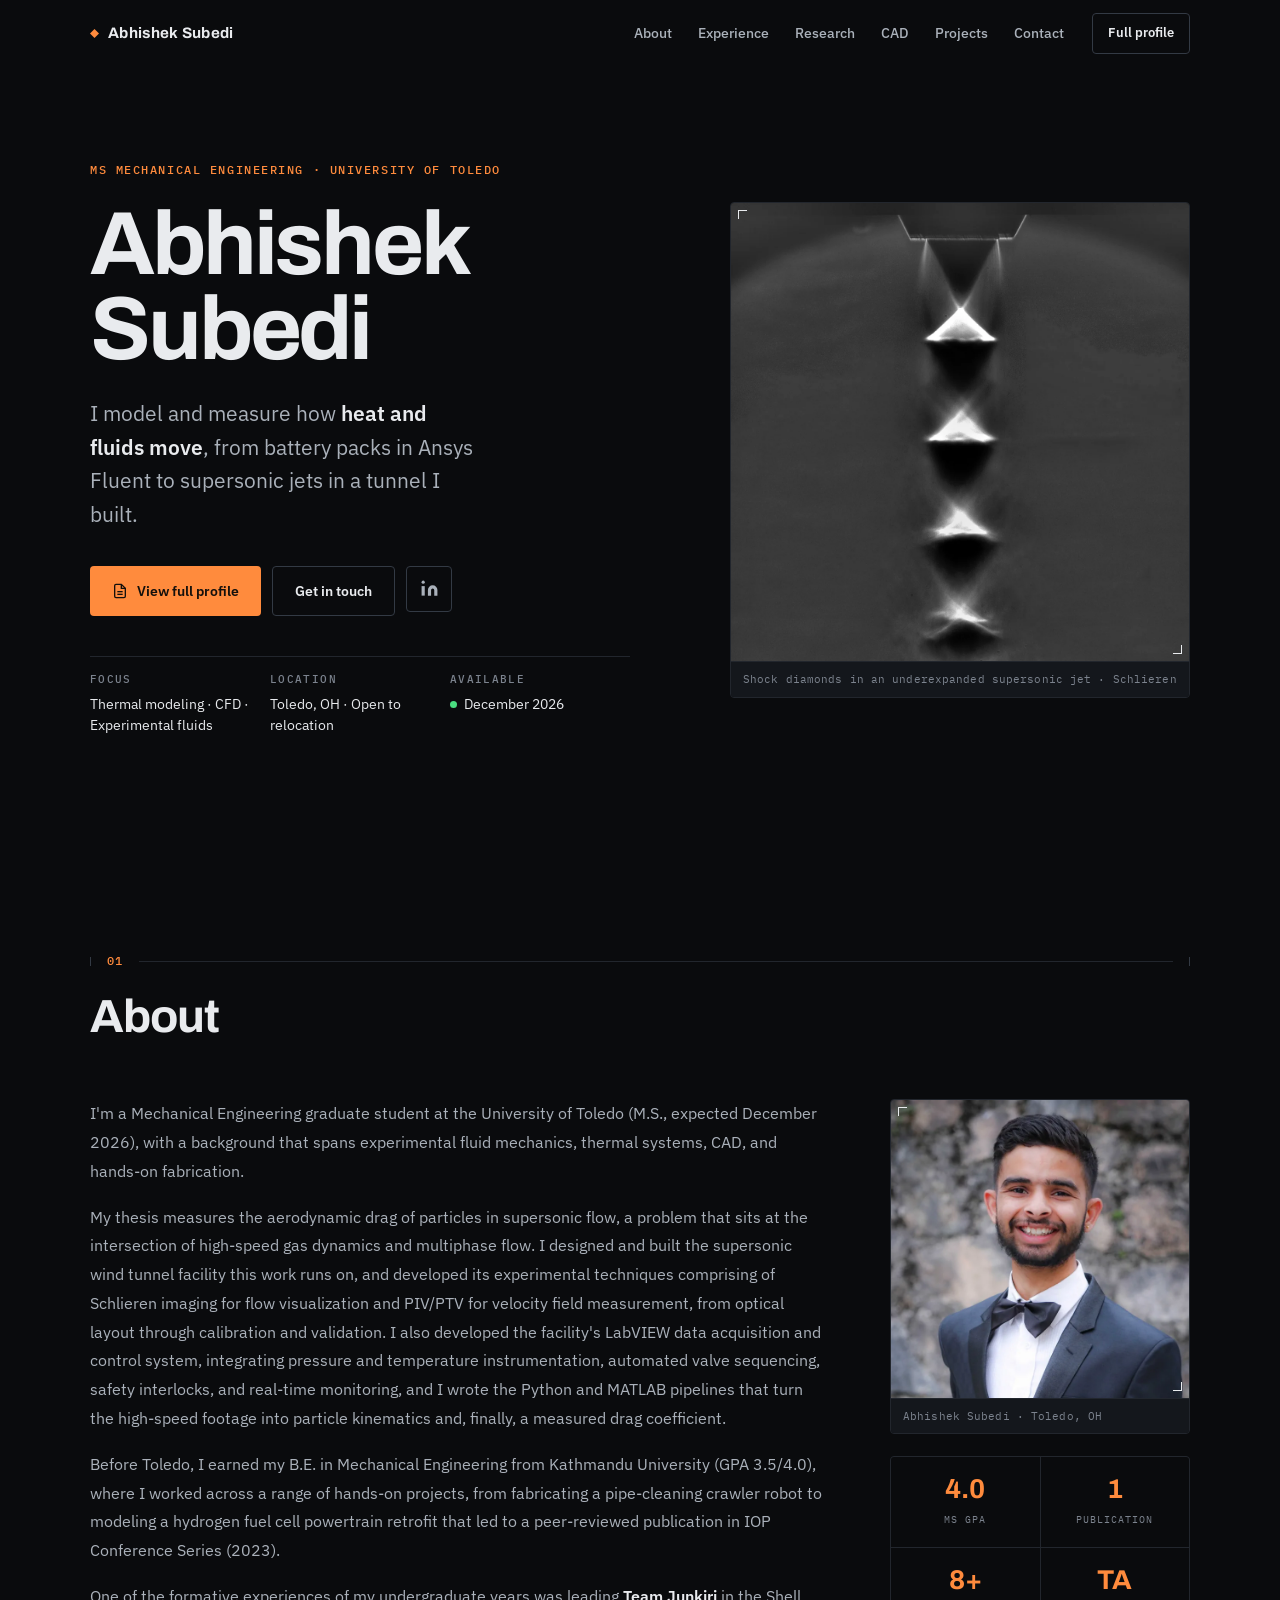
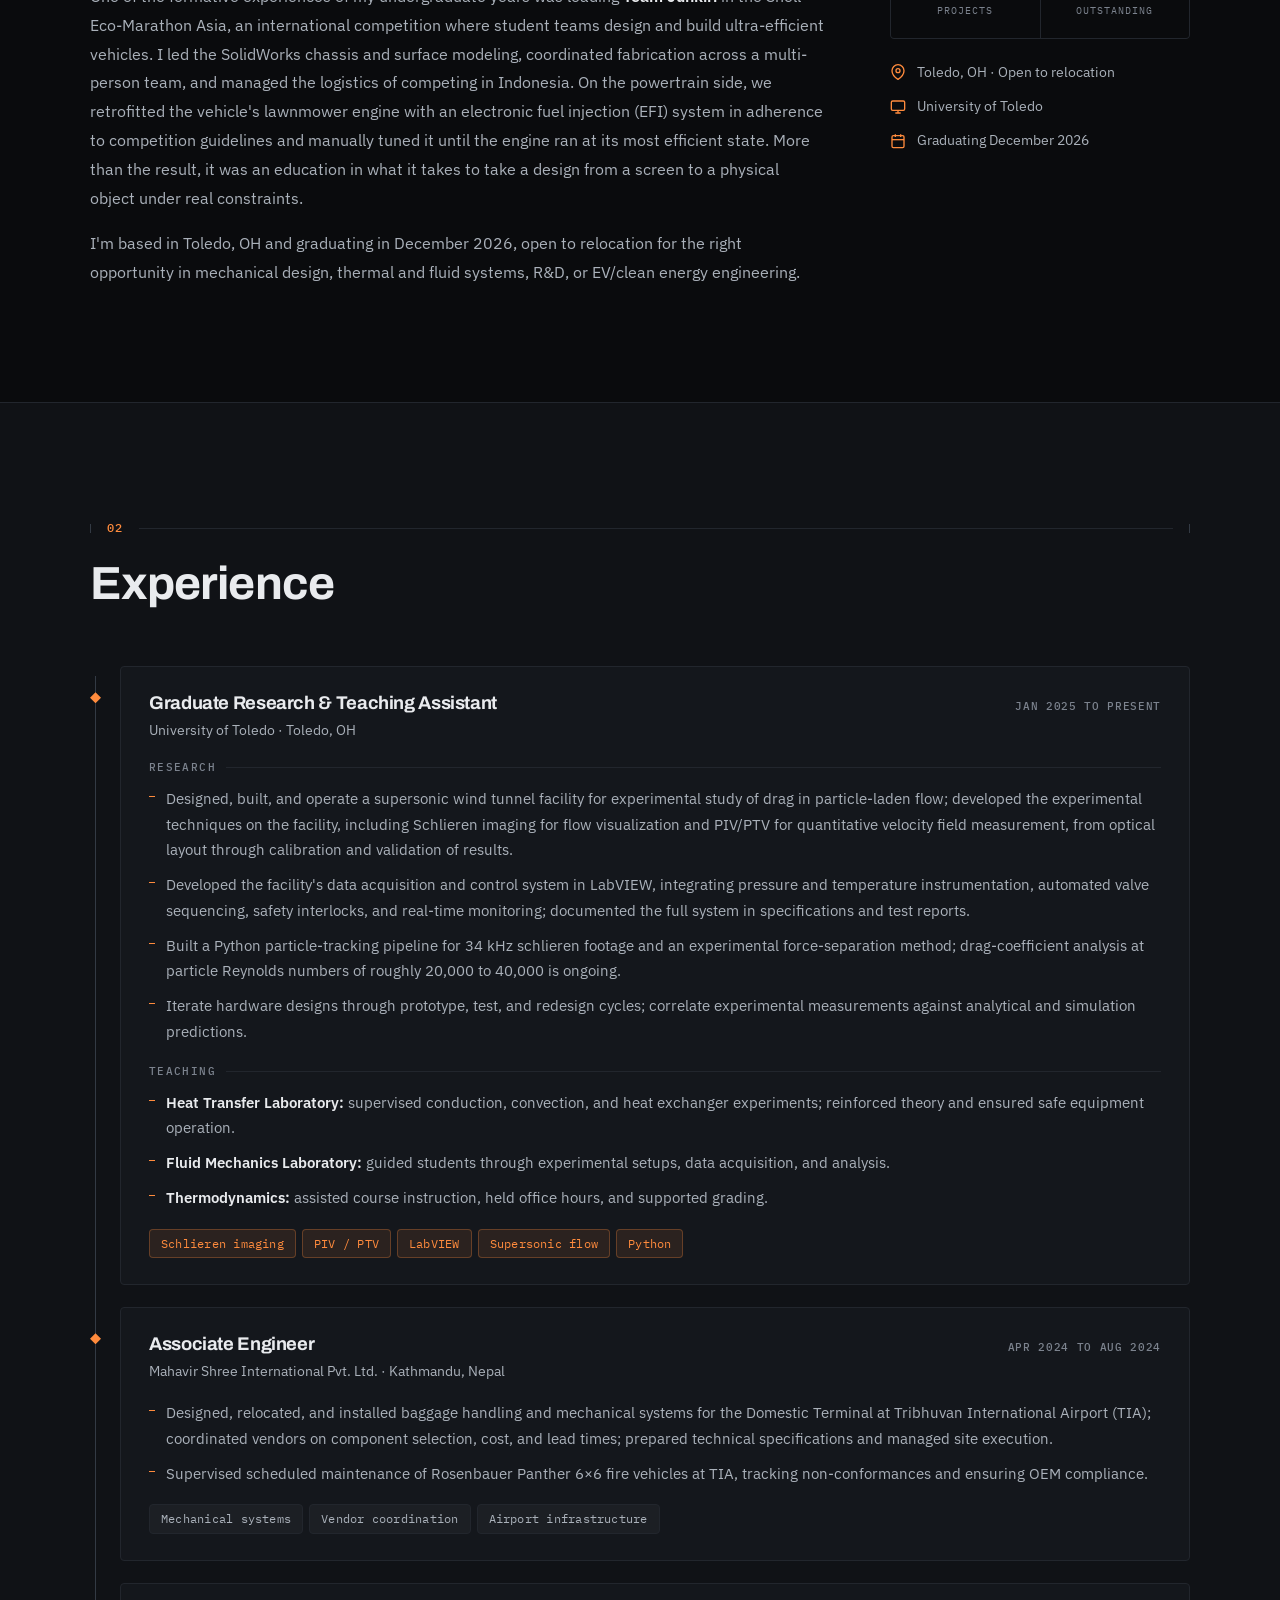
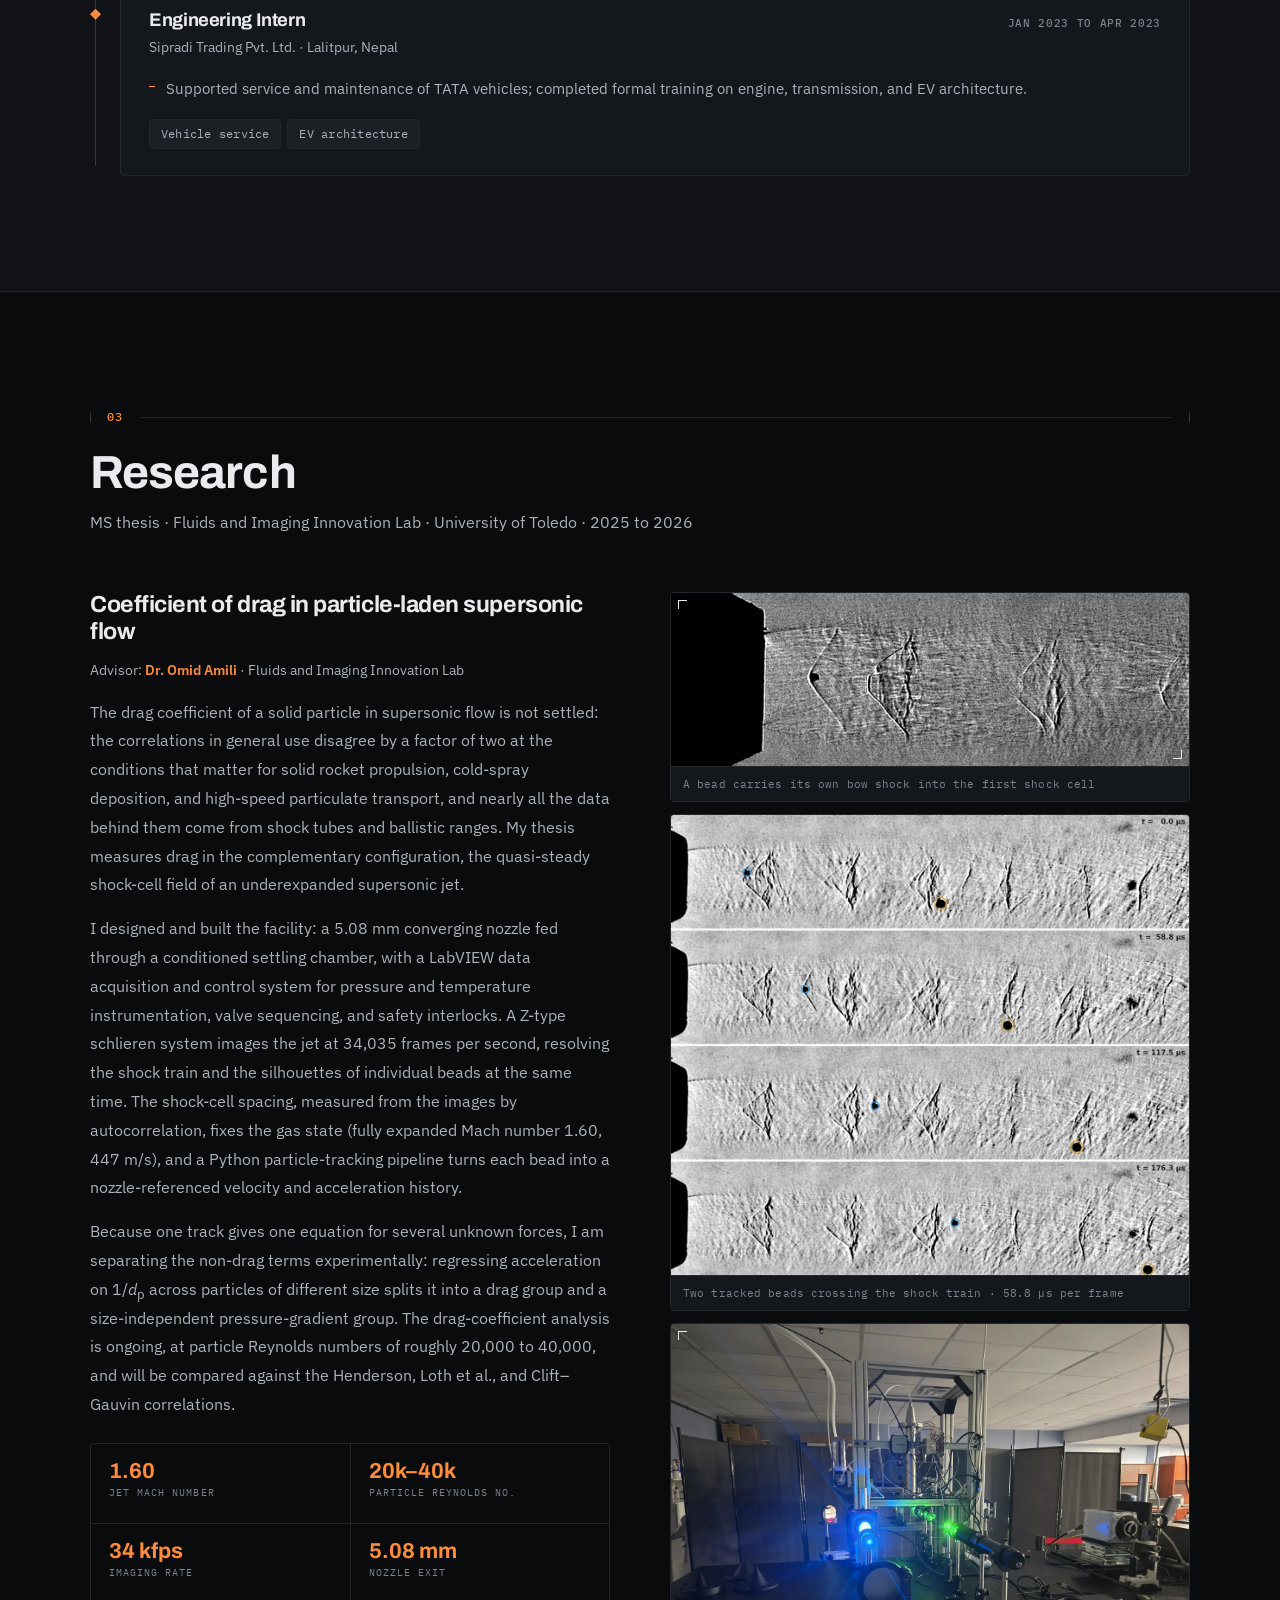
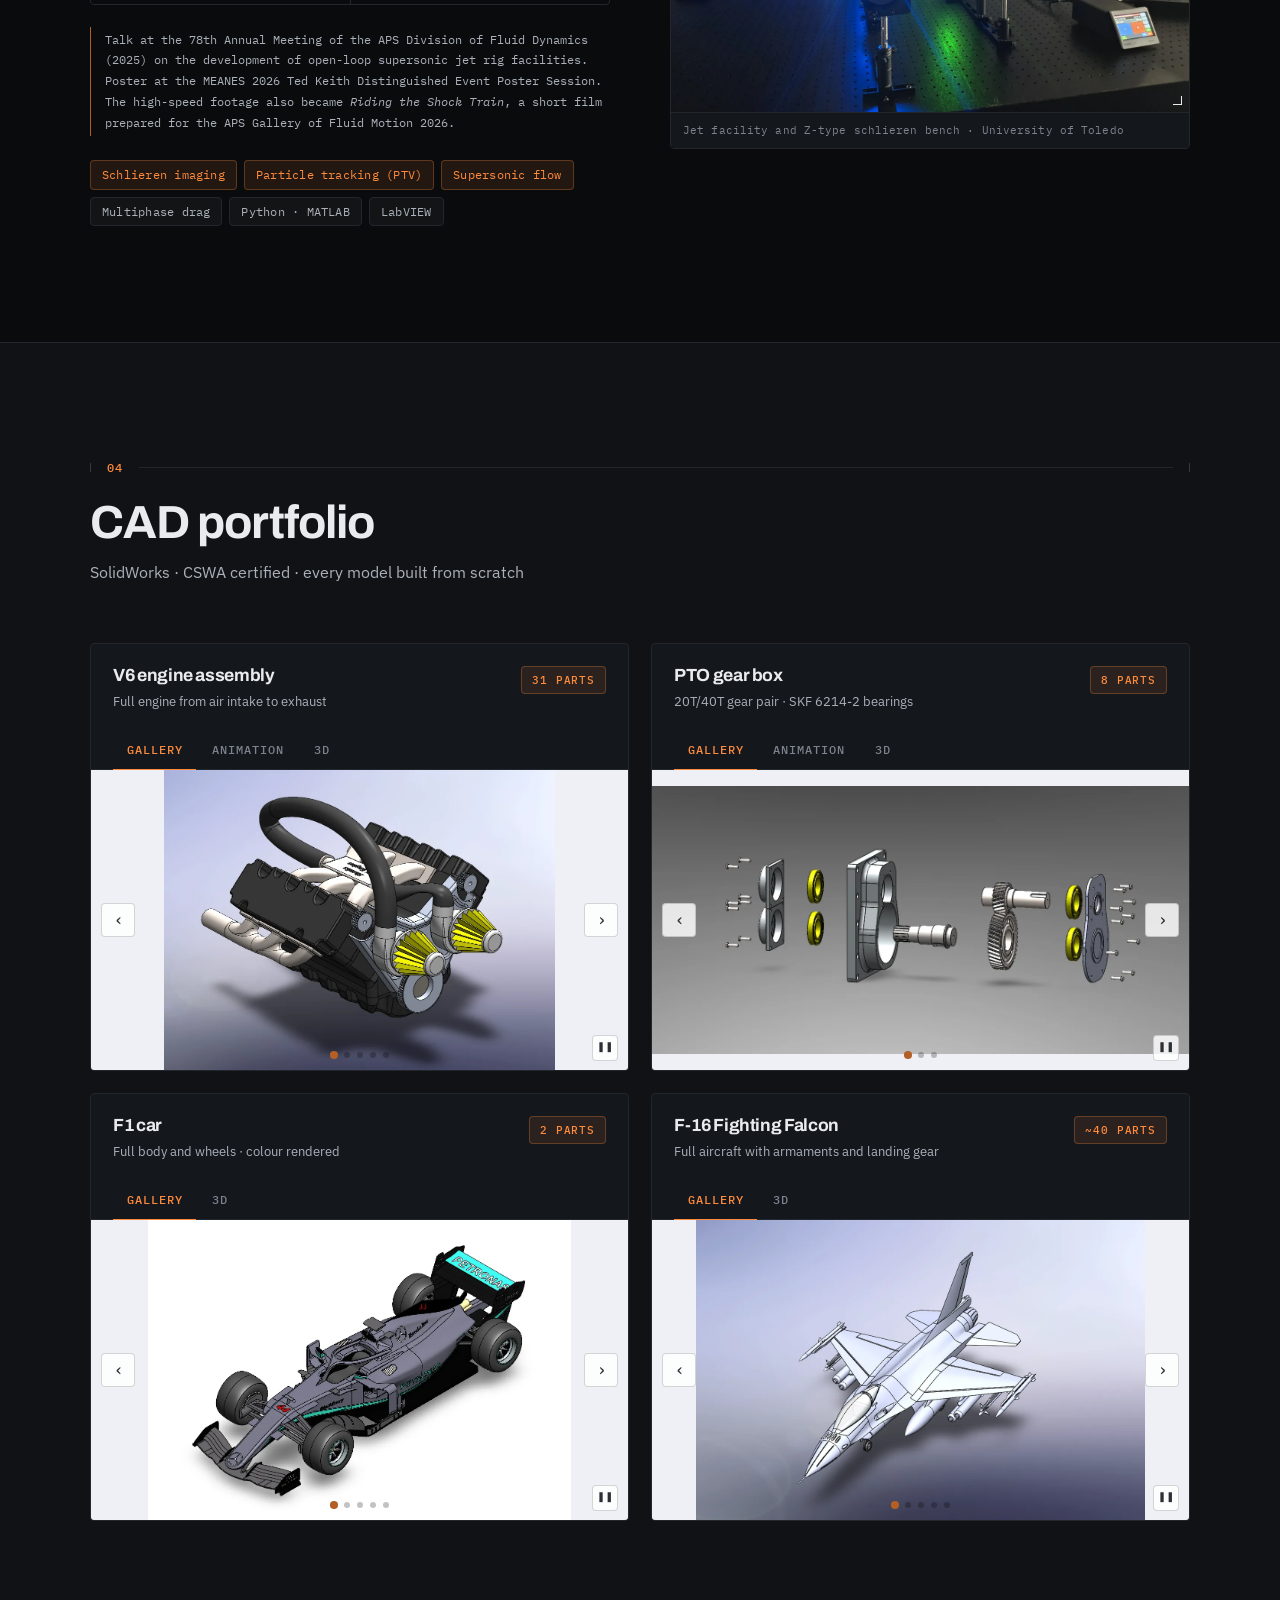
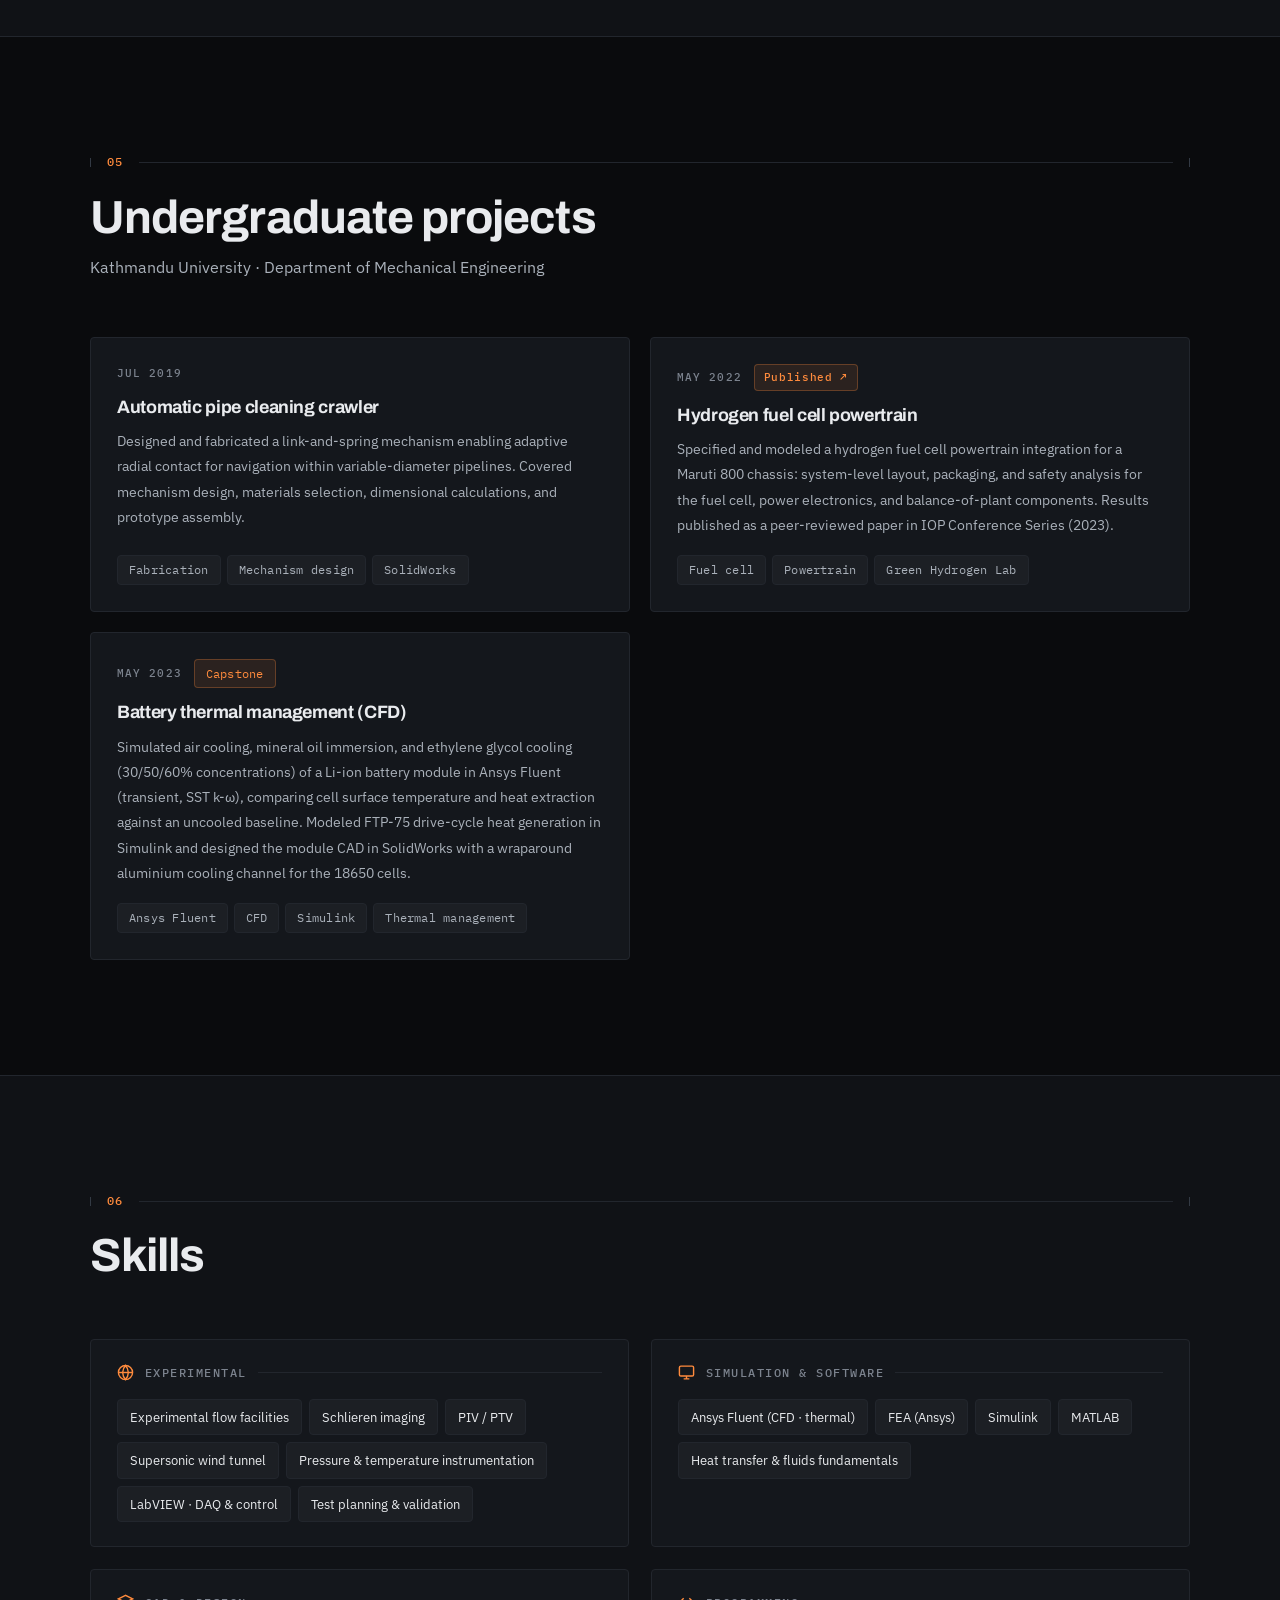
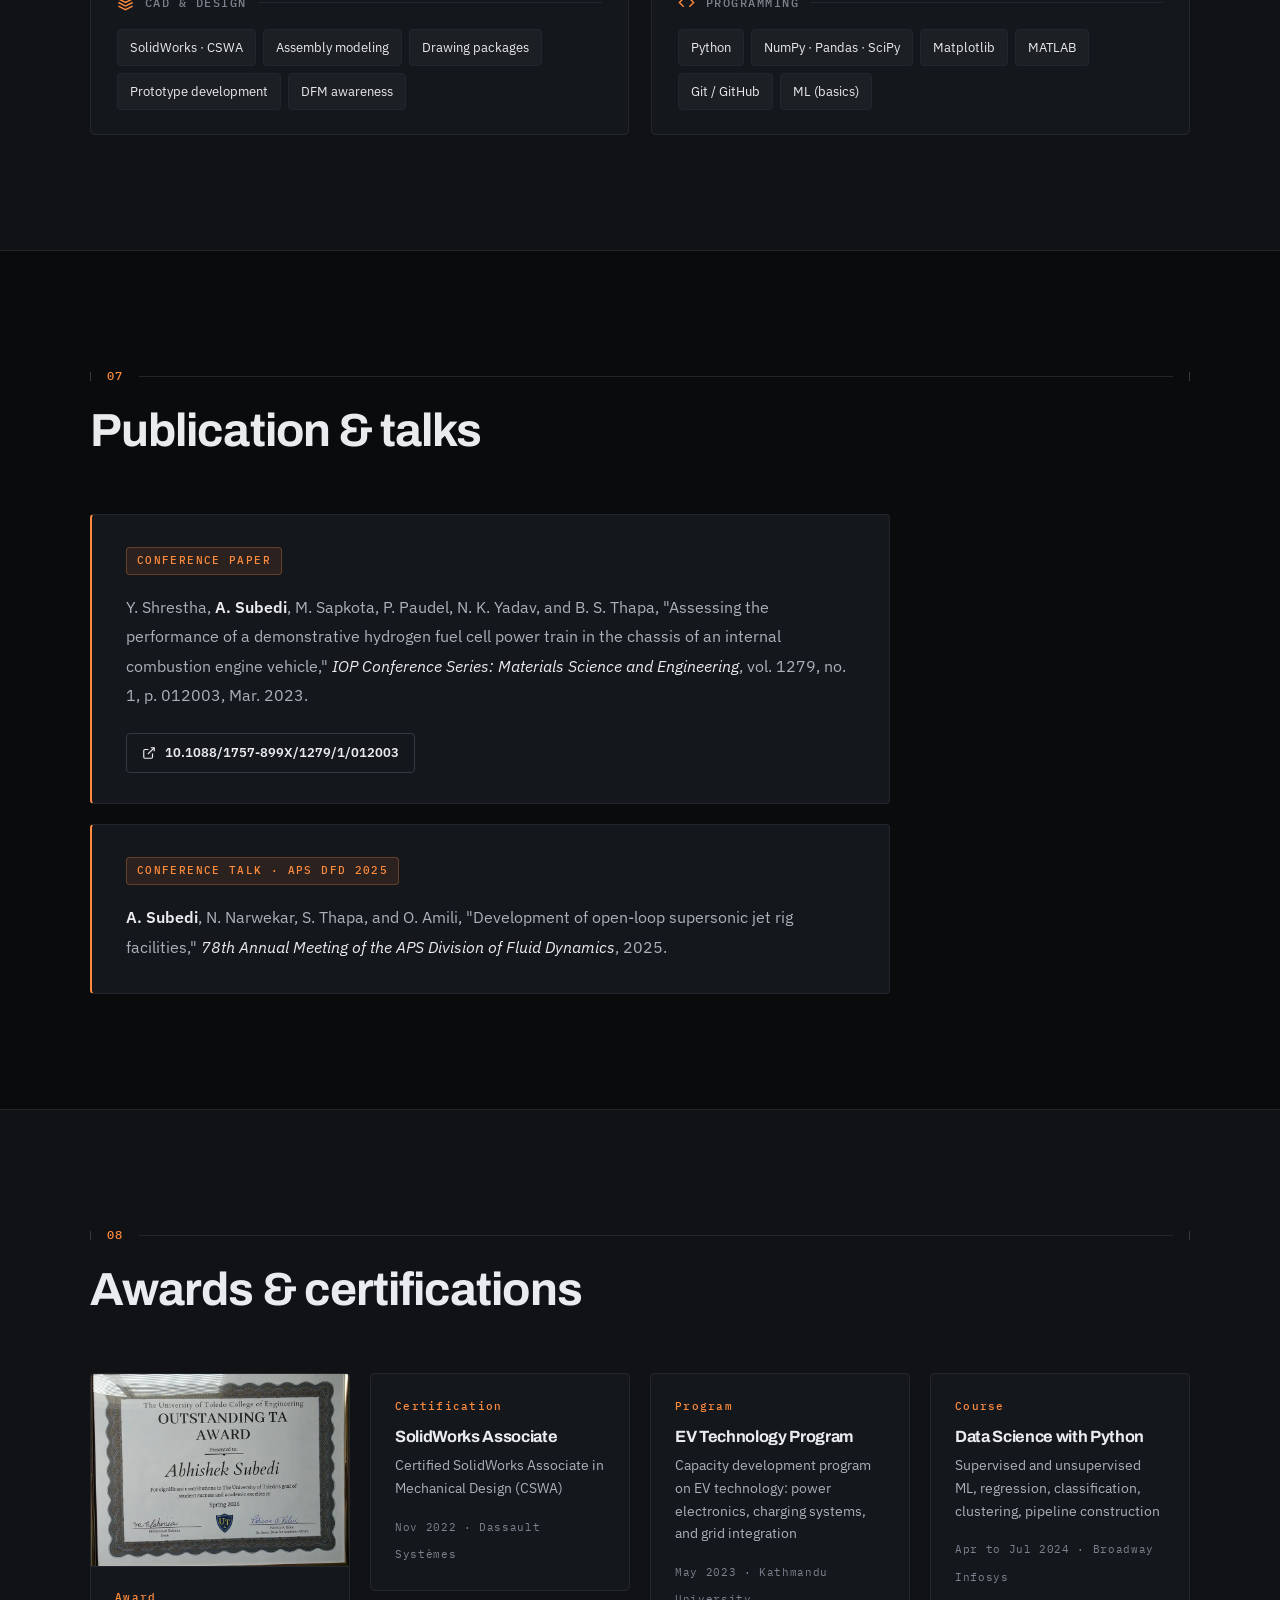
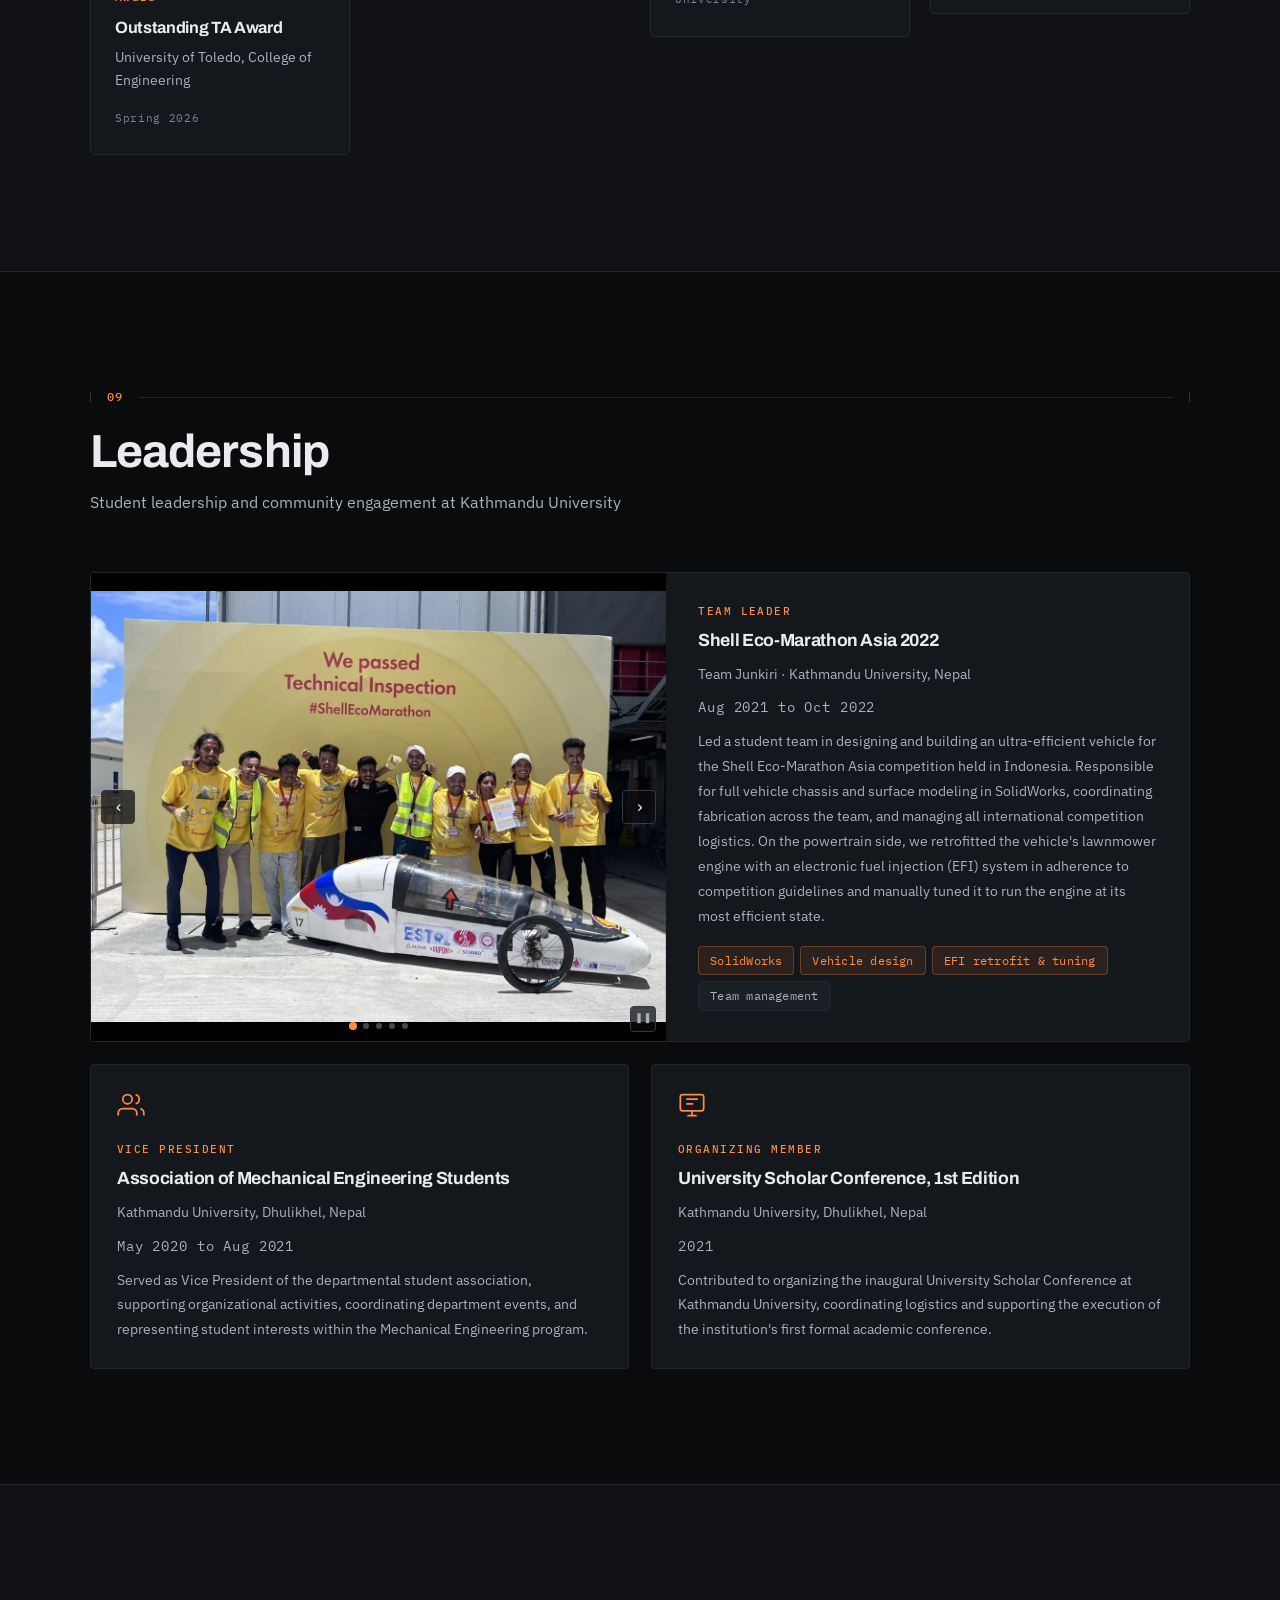
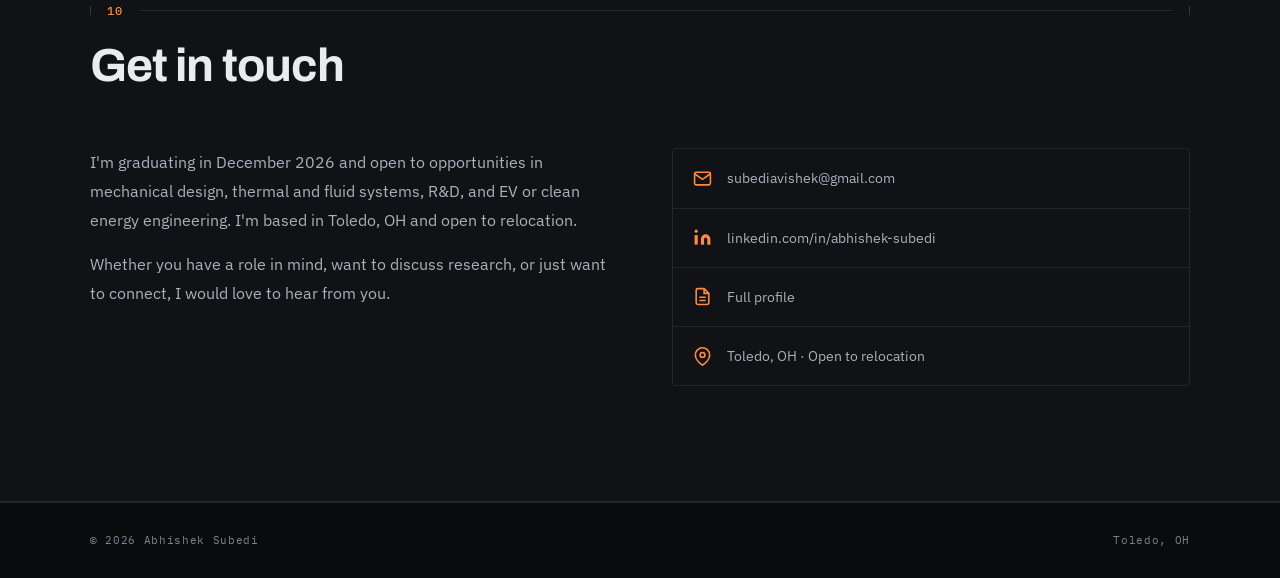
==== commit cf0158be: "Sharper hero schlieren; cite APS DFD 2025 talk Re-process the hero shock-diamond image: crop tight o" ====
--- a/index_thermal.html
+++ b/index_thermal.html
@@ -37,7 +37,7 @@
   <link rel="preconnect" href="https://fonts.gstatic.com" crossorigin>
   <link href="https://fonts.googleapis.com/css2?family=Archivo:wght@600;700&family=IBM+Plex+Mono:wght@400;500&family=IBM+Plex+Sans:wght@400;500;600&display=swap" rel="stylesheet">
 
-  <link rel="preload" as="image" href="assets/images/research/schlieren_2.webp" fetchpriority="high">
+  <link rel="preload" as="image" href="assets/images/research/shock_diamonds.webp" fetchpriority="high">
   <link rel="stylesheet" href="css/styles.css">
 
   <script type="importmap">
@@ -132,12 +132,12 @@
 
     <figure class="plate hero-plate">
       <div class="plate-img">
-        <img src="assets/images/research/schlieren_2.webp" width="1500" height="1500"
-             alt="Schlieren photograph of a free supersonic jet showing a vertical chain of shock diamonds."
+        <img src="assets/images/research/shock_diamonds.webp" width="1180" height="1180"
+             alt="Schlieren photograph of an underexpanded supersonic jet leaving the nozzle, showing a vertical chain of four shock diamonds."
              fetchpriority="high" decoding="async">
       </div>
       <figcaption class="plate-cap">
-        <span class="plate-txt">Shock diamonds in a free supersonic jet · Schlieren</span>
+        <span class="plate-txt">Shock diamonds in an underexpanded supersonic jet · Schlieren</span>
       </figcaption>
     </figure>
   </div>
@@ -310,7 +310,7 @@
           <div class="stat-card"><dt class="stat-label">Nozzle exit</dt><dd class="stat-num">5.08 mm</dd></div>
         </dl>
 
-        <p class="research-note">Talk at APS 2025 on the jet rig construction and schlieren imaging of supersonic jets. Poster at the MEANES 2026 Ted Keith Distinguished Event Poster Session. The high-speed footage also became <em>Riding the Shock Train</em>, a short film prepared for the APS Gallery of Fluid Motion 2026.</p>
+        <p class="research-note">Talk at the 78th Annual Meeting of the APS Division of Fluid Dynamics (2025) on the development of open-loop supersonic jet rig facilities. Poster at the MEANES 2026 Ted Keith Distinguished Event Poster Session. The high-speed footage also became <em>Riding the Shock Train</em>, a short film prepared for the APS Gallery of Fluid Motion 2026.</p>
         <div class="method-tags">
           <span class="tag tag-signal">Schlieren imaging</span>
           <span class="tag tag-signal">Particle tracking (PTV)</span>
@@ -668,10 +668,11 @@
     </div>
 
     <div class="pub-card reveal">
-      <div class="pub-badge">Conference talk · APS 2025</div>
+      <div class="pub-badge">Conference talk · APS DFD 2025</div>
       <p class="pub-citation">
-        Talk on the construction of a supersonic jet rig and schlieren imaging of supersonic jets,
-        <em>American Physical Society (APS)</em>, 2025.
+        <strong>A. Subedi</strong>, N. Narwekar, S. Thapa, and O. Amili,
+        "Development of open-loop supersonic jet rig facilities,"
+        <em>78th Annual Meeting of the APS Division of Fluid Dynamics</em>, 2025.
       </p>
     </div>
   </div>
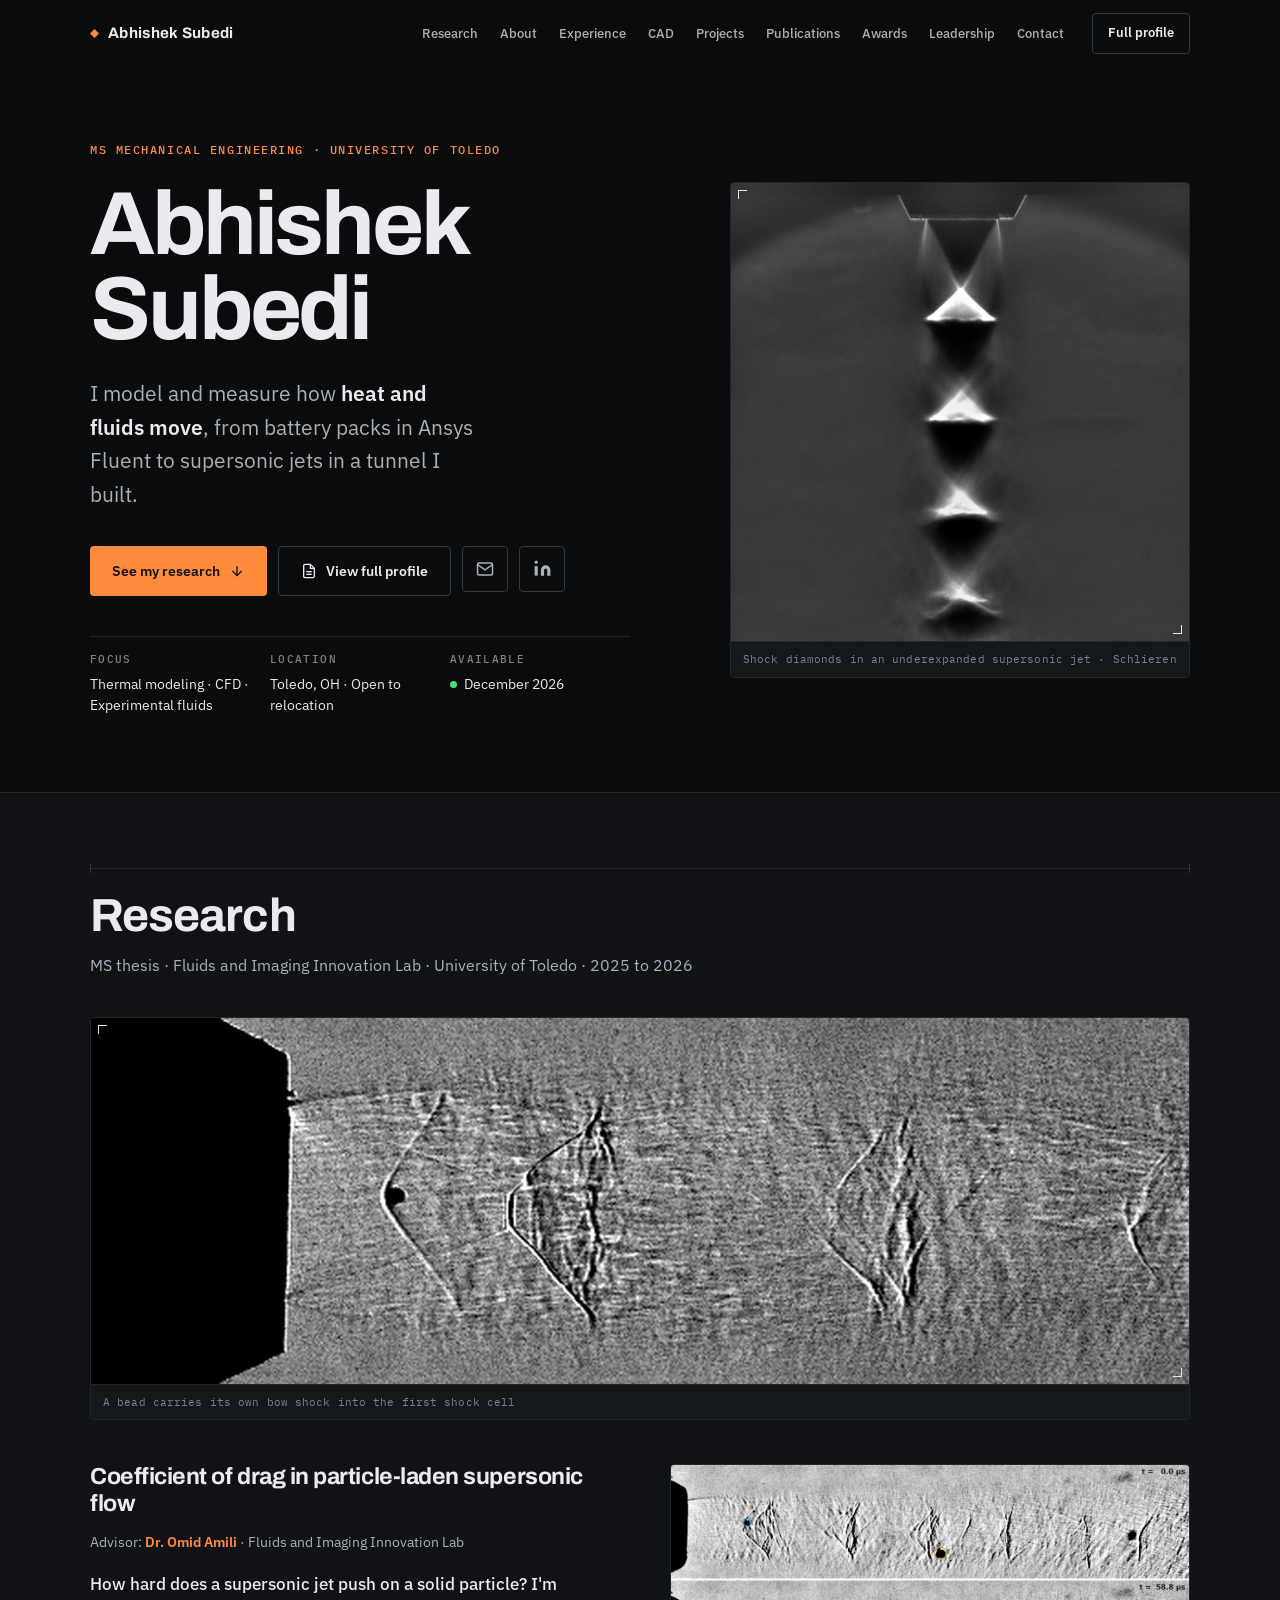
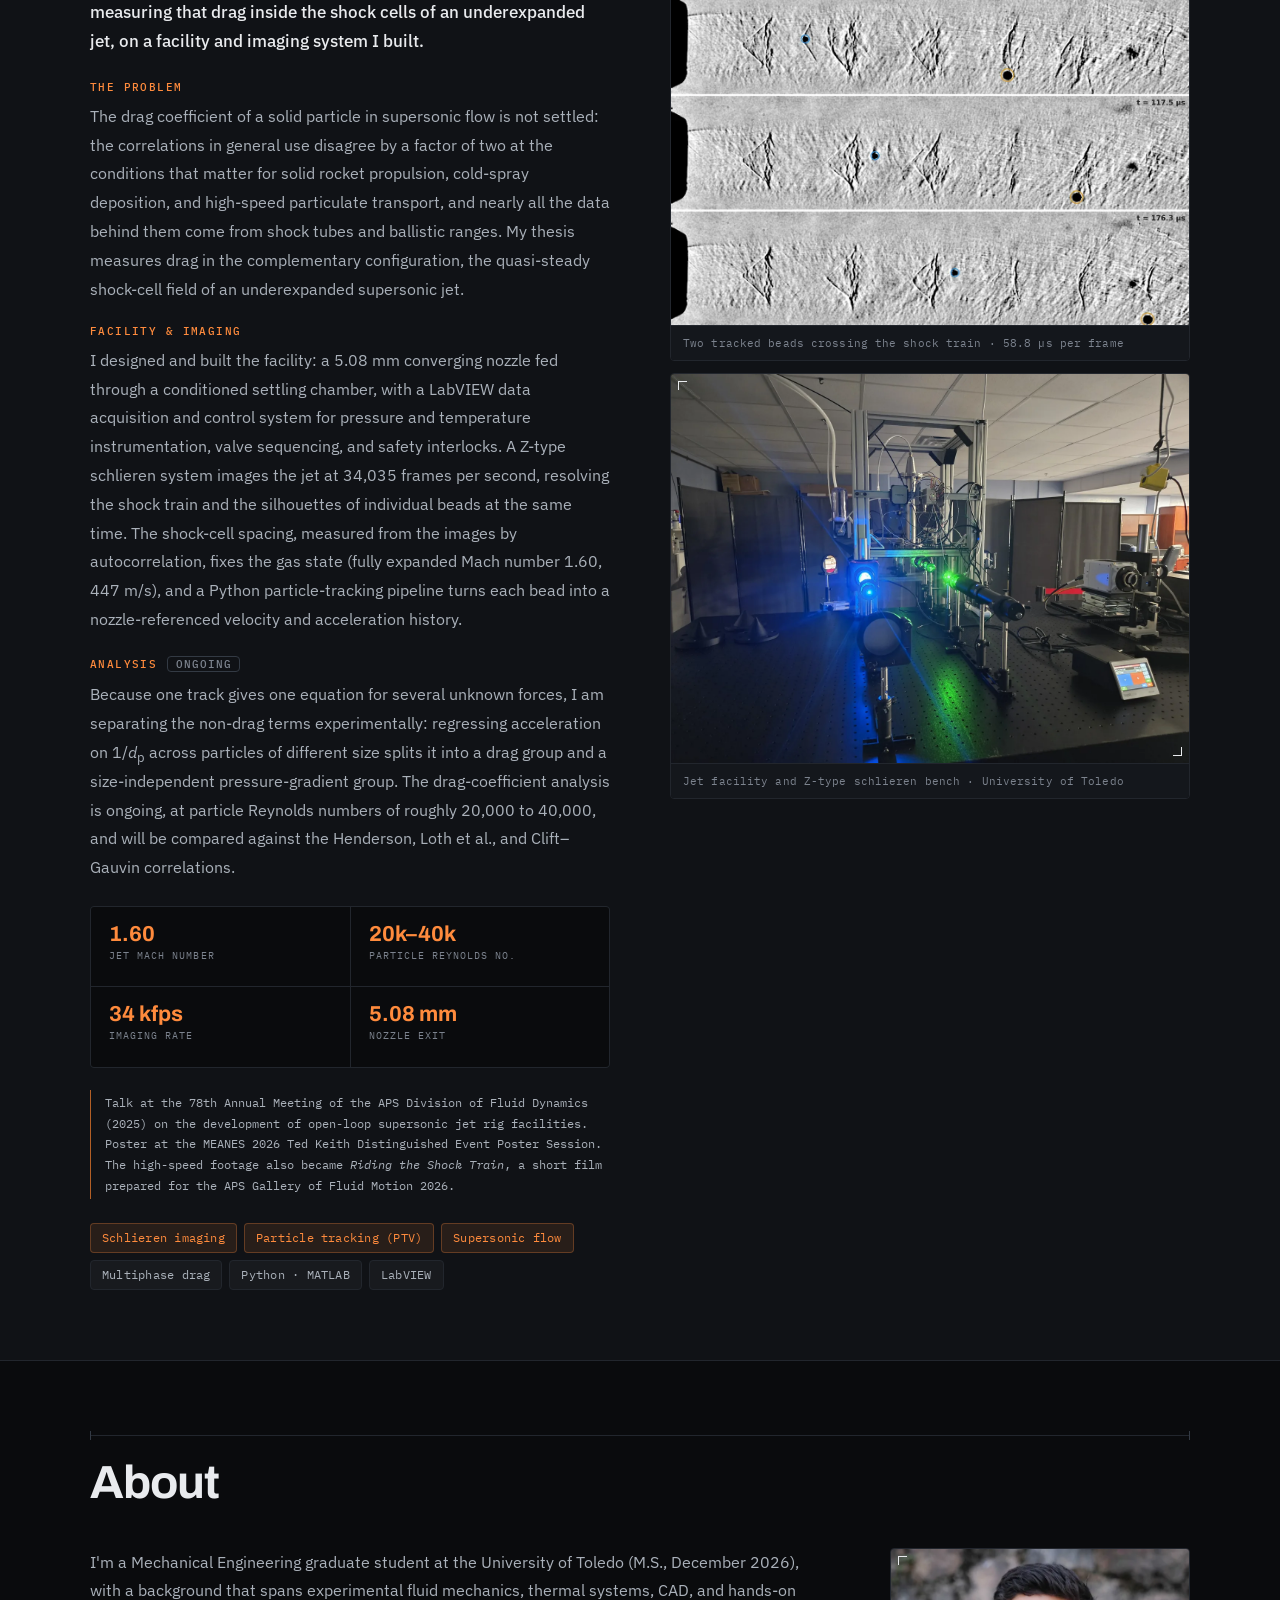
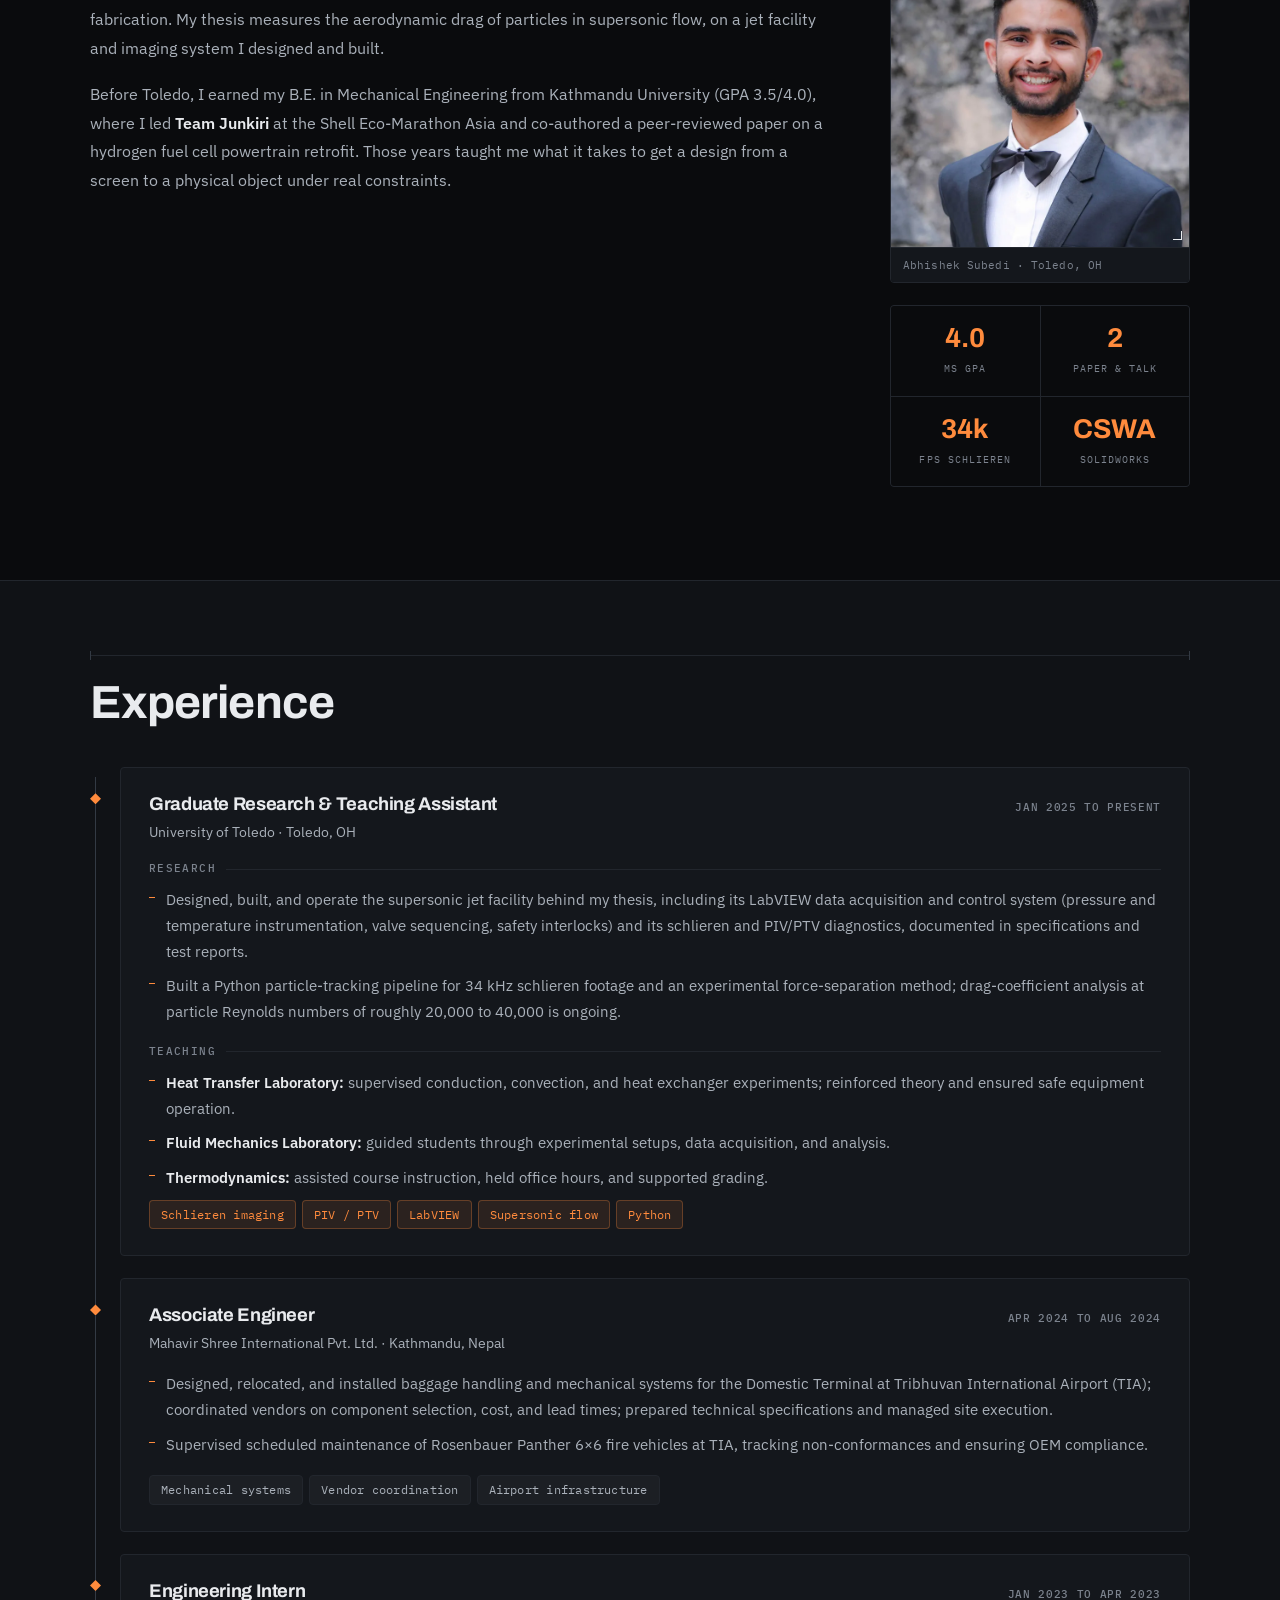
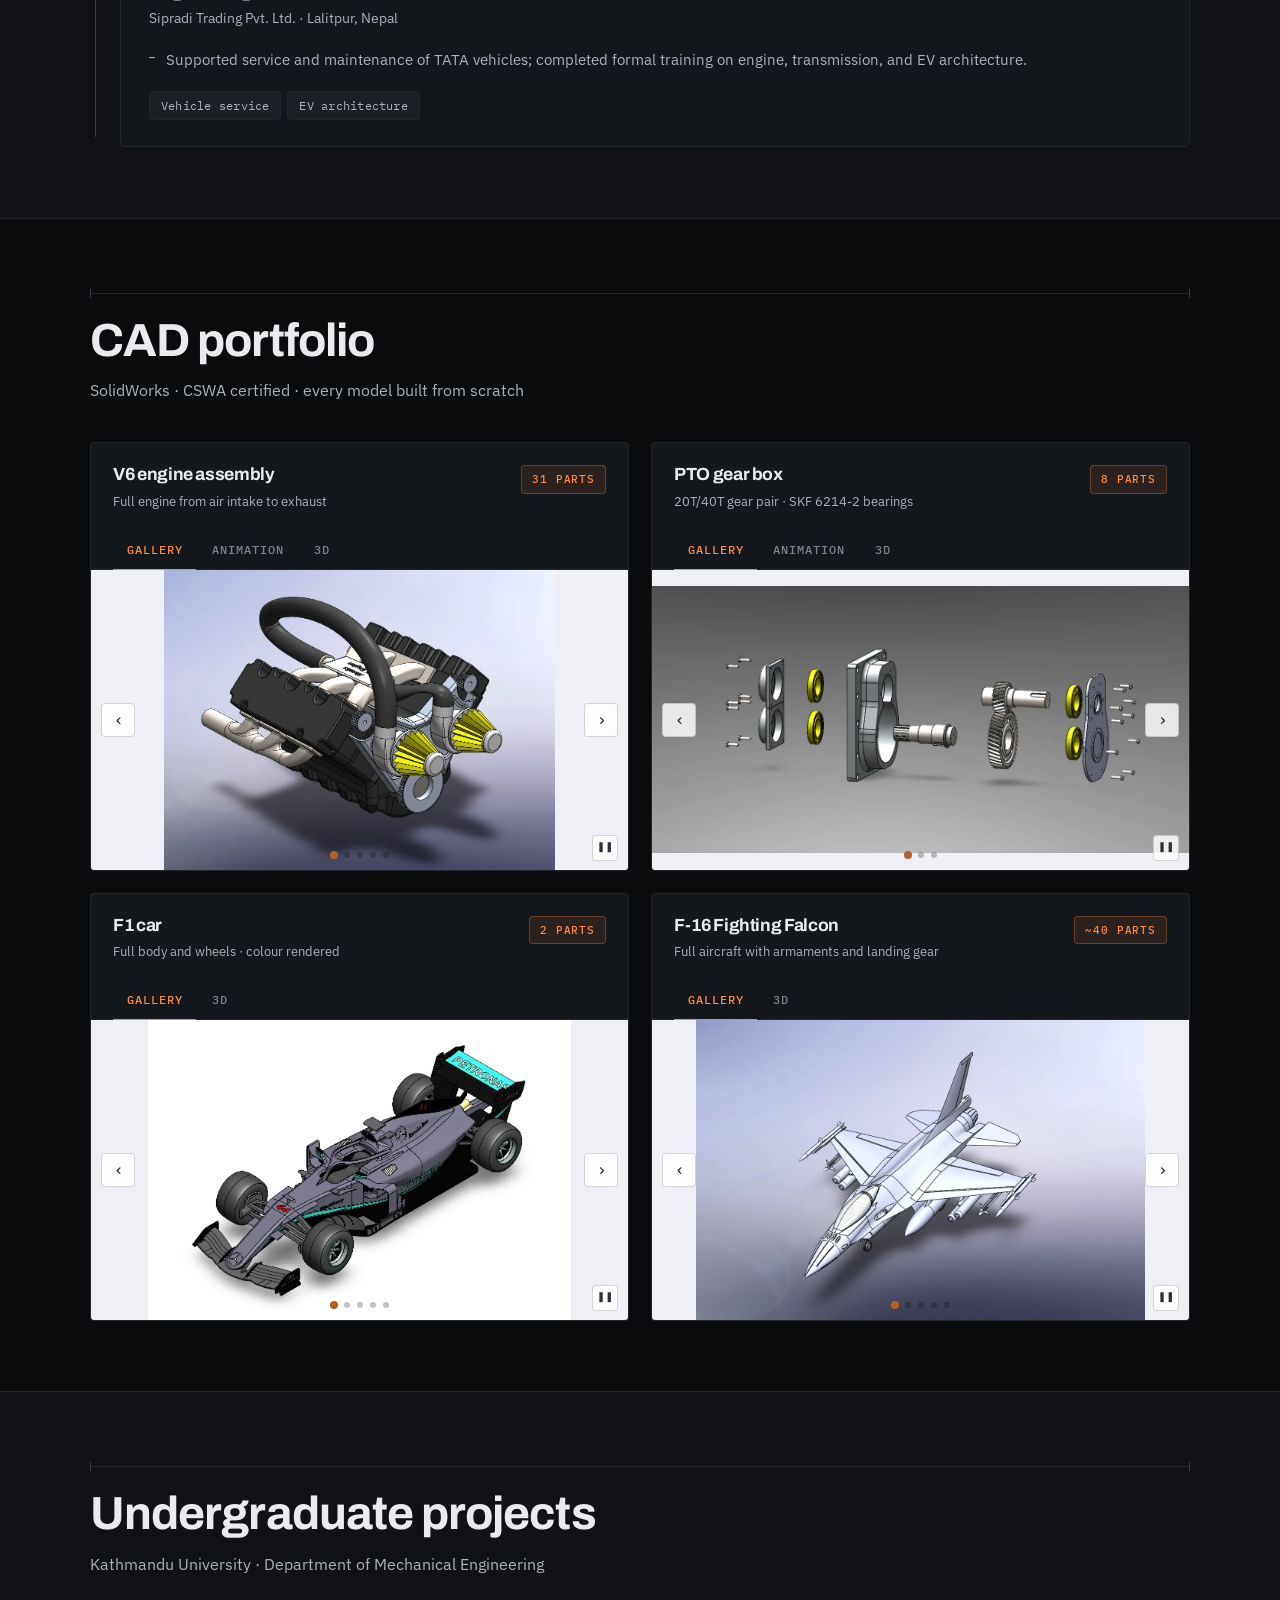
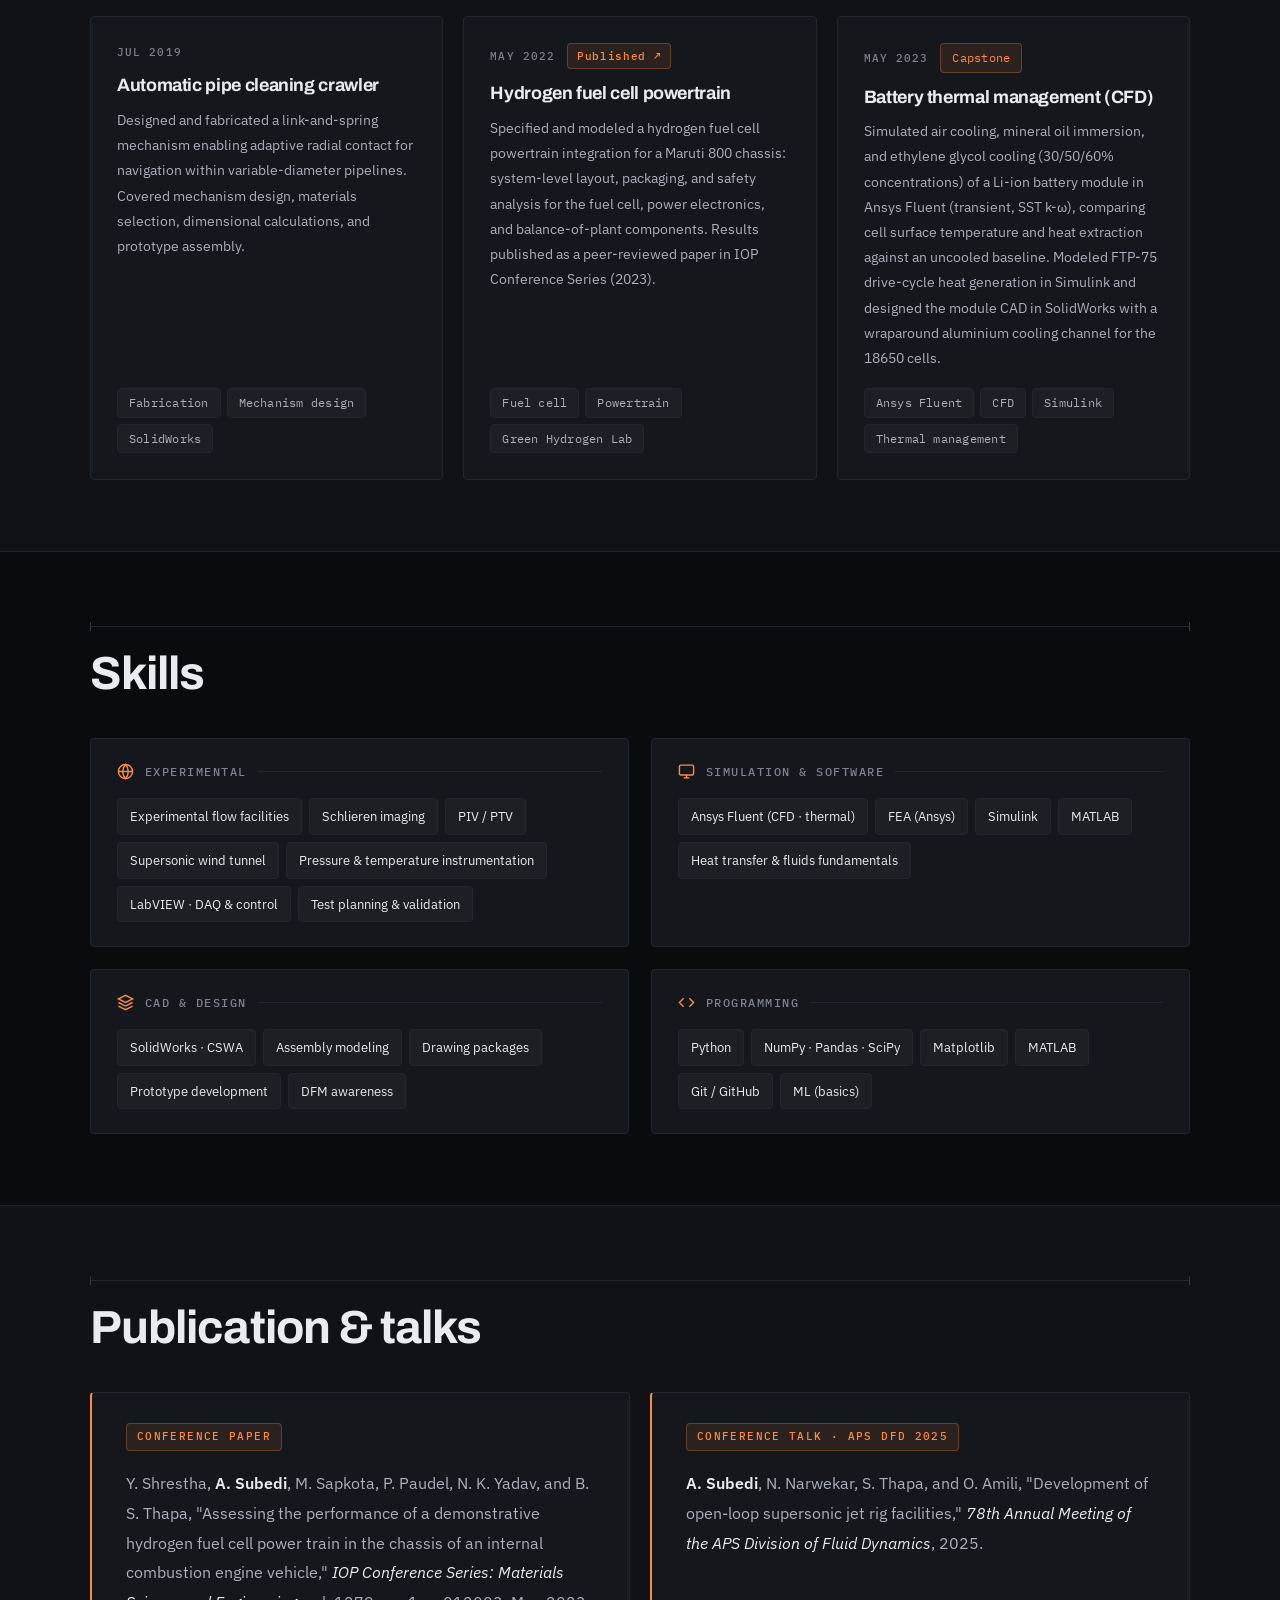
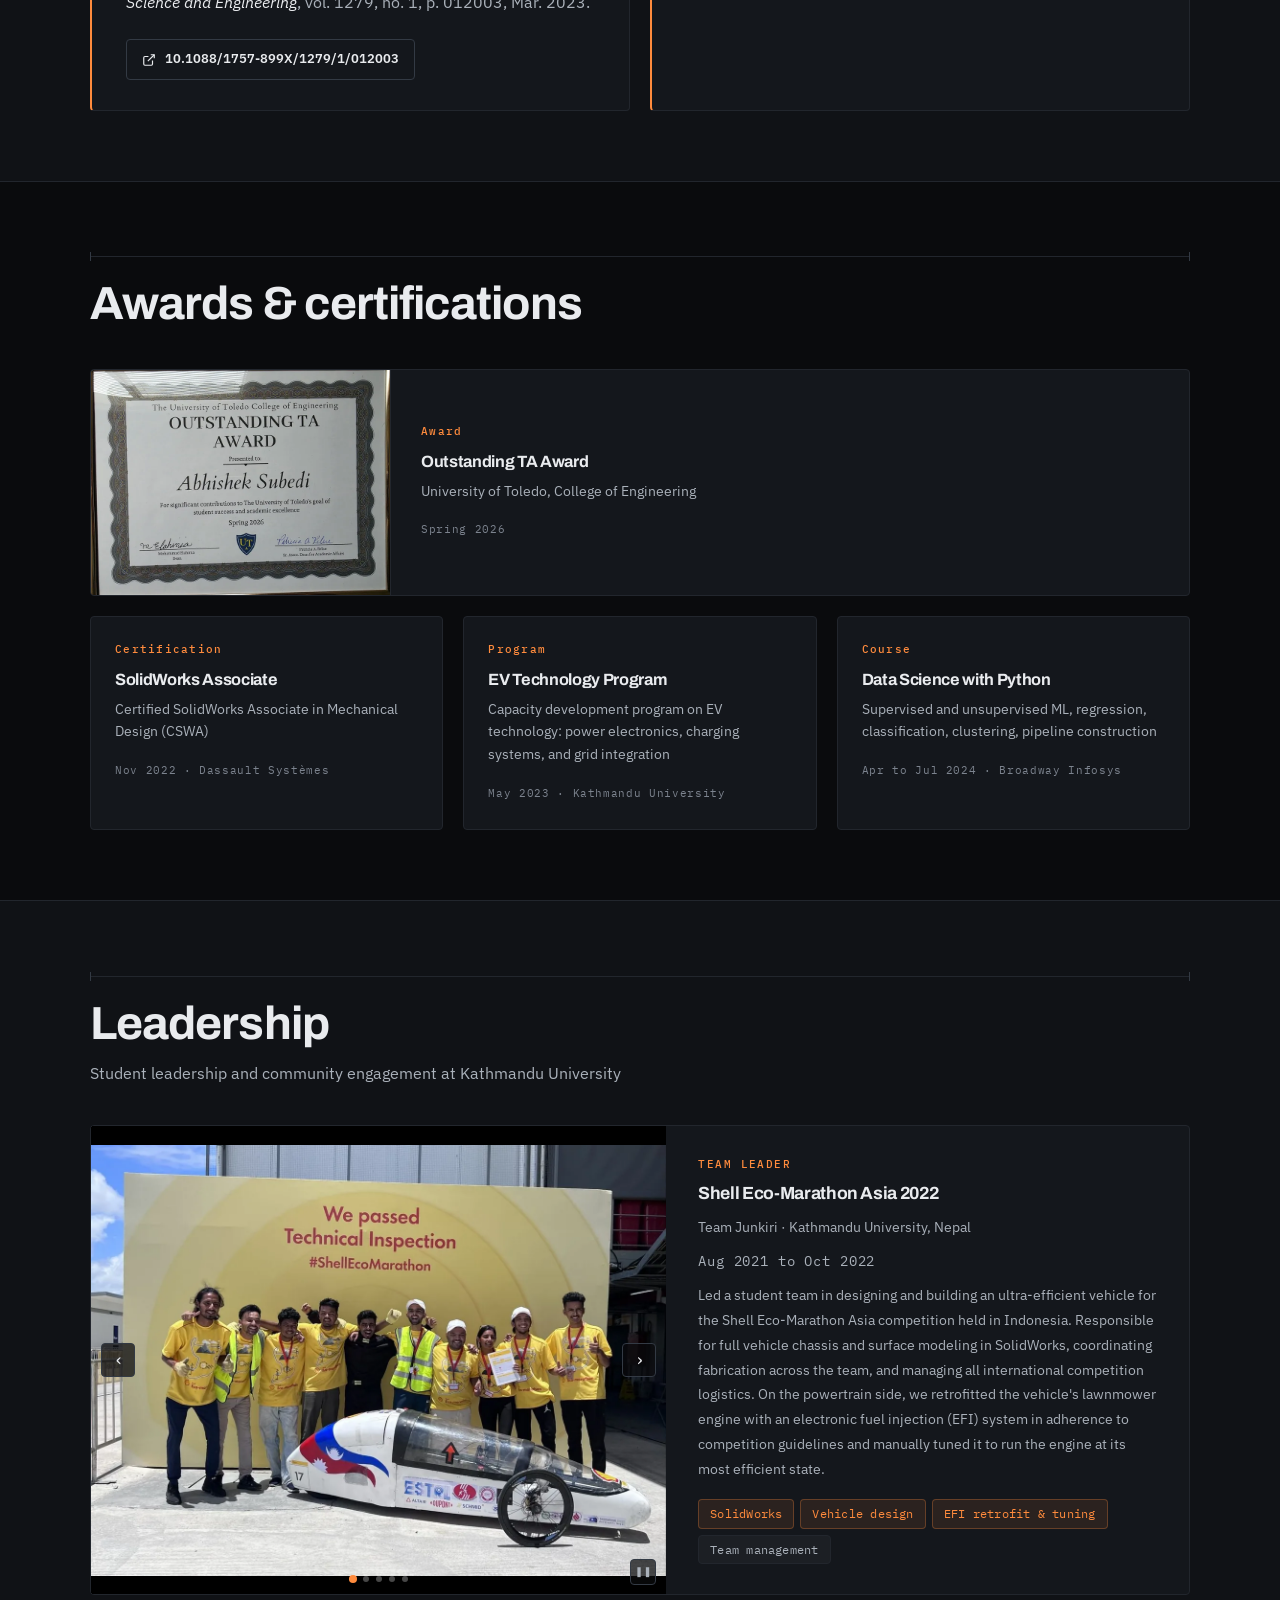
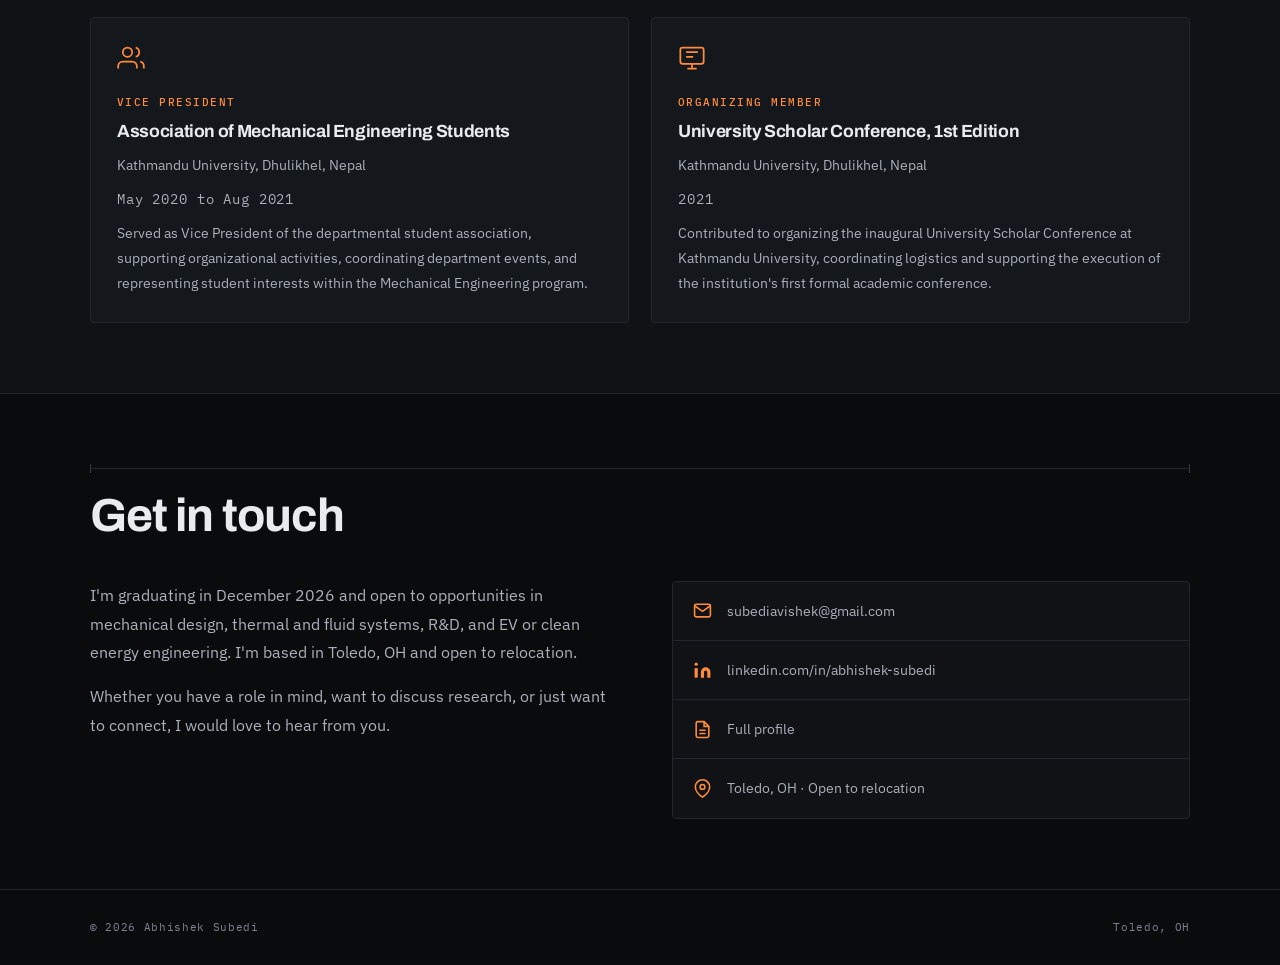
==== commit d6bb6dfc: "Restructure for scanning: research first, lightbox, tighter layout - Move Research directly under th" ====
--- a/index_thermal.html
+++ b/index_thermal.html
@@ -78,11 +78,14 @@
   <div class="nav-inner">
     <a class="nav-brand" href="#hero">Abhishek Subedi</a>
     <div class="nav-links" id="nav-links">
+      <a href="#research">Research</a>
       <a href="#about">About</a>
       <a href="#experience">Experience</a>
-      <a href="#research">Research</a>
       <a href="#cad">CAD</a>
       <a href="#projects">Projects</a>
+      <a href="#publications">Publications</a>
+      <a href="#awards">Awards</a>
+      <a href="#leadership">Leadership</a>
       <a href="#contact">Contact</a>
     </div>
     <a class="btn btn-outline btn-sm" href="assets/biodata.html" target="_blank" rel="noopener">Full profile</a>
@@ -103,11 +106,17 @@
       <p class="hero-lede">I model and measure how <strong>heat and fluids move</strong>, from battery packs in Ansys Fluent to supersonic jets in a tunnel I built.</p>
 
       <div class="hero-ctas">
-        <a href="assets/biodata.html" class="btn btn-primary" target="_blank" rel="noopener">
+        <a href="#research" class="btn btn-primary">
+          See my research
+          <svg width="16" height="16" viewBox="0 0 24 24" fill="none" stroke="currentColor" stroke-width="2" aria-hidden="true"><line x1="12" y1="5" x2="12" y2="19"/><polyline points="19 12 12 19 5 12"/></svg>
+        </a>
+        <a href="assets/biodata.html" class="btn btn-outline" target="_blank" rel="noopener">
           <svg width="16" height="16" viewBox="0 0 24 24" fill="none" stroke="currentColor" stroke-width="2" aria-hidden="true"><path d="M14 2H6a2 2 0 00-2 2v16a2 2 0 002 2h12a2 2 0 002-2V8z"/><polyline points="14 2 14 8 20 8"/><line x1="16" y1="13" x2="8" y2="13"/><line x1="16" y1="17" x2="8" y2="17"/></svg>
           View full profile
         </a>
-        <a href="#contact" class="btn btn-outline">Get in touch</a>
+        <a href="#contact" class="btn btn-icon" aria-label="Get in touch">
+          <svg width="18" height="18" viewBox="0 0 24 24" fill="none" stroke="currentColor" stroke-width="2" aria-hidden="true"><path d="M4 4h16c1.1 0 2 .9 2 2v12c0 1.1-.9 2-2 2H4c-1.1 0-2-.9-2-2V6c0-1.1.9-2 2-2z"/><polyline points="22,6 12,13 2,6"/></svg>
+        </a>
         <a href="https://linkedin.com/in/abhishek-subedi-073a36193" class="btn btn-icon" target="_blank" rel="noopener" aria-label="LinkedIn profile">
           <svg width="19" height="19" viewBox="0 0 24 24" fill="currentColor" aria-hidden="true"><path d="M16 8a6 6 0 016 6v7h-4v-7a2 2 0 00-2-2 2 2 0 00-2 2v7h-4v-7a6 6 0 016-6z"/><rect x="2" y="9" width="4" height="12"/><circle cx="4" cy="4" r="2"/></svg>
         </a>
@@ -143,21 +152,85 @@
   </div>
 </section>
 
+<!-- ─── RESEARCH ──────────────────────────────────────────────────────── -->
+<section id="research" class="section section-raised">
+  <div class="container">
+    <header class="sec-head reveal">
+      <div class="sec-rule"><span class="sec-line"></span></div>
+      <h2 class="sec-title">Research</h2>
+      <p class="sec-sub">MS thesis · Fluids and Imaging Innovation Lab · University of Toledo · 2025 to 2026</p>
+    </header>
+
+    <figure class="plate bow-plate reveal">
+      <div class="plate-img">
+        <img src="assets/images/research/bow_shock.webp" width="1500" height="500" alt="Schlieren image of a single bead leaving the nozzle with its own bow shock, just upstream of the first shock cell of a supersonic jet" loading="lazy" decoding="async">
+      </div>
+      <figcaption class="plate-cap"><span class="plate-txt">A bead carries its own bow shock into the first shock cell</span></figcaption>
+    </figure>
+
+    <div class="research-layout reveal">
+      <div class="research-desc">
+        <h3>Coefficient of drag in particle-laden supersonic flow</h3>
+        <p class="research-advisor">Advisor: <strong>Dr. Omid Amili</strong> · Fluids and Imaging Innovation Lab</p>
+        <p class="research-lead">How hard does a supersonic jet push on a solid particle? I'm measuring that drag inside the shock cells of an underexpanded jet, on a facility and imaging system I built.</p>
+
+        <h4 class="research-label">The problem</h4>
+        <p>The drag coefficient of a solid particle in supersonic flow is not settled: the correlations in general use disagree by a factor of two at the conditions that matter for solid rocket propulsion, cold-spray deposition, and high-speed particulate transport, and nearly all the data behind them come from shock tubes and ballistic ranges. My thesis measures drag in the complementary configuration, the quasi-steady shock-cell field of an underexpanded supersonic jet.</p>
+
+        <h4 class="research-label">Facility &amp; imaging</h4>
+        <p>I designed and built the facility: a 5.08&nbsp;mm converging nozzle fed through a conditioned settling chamber, with a LabVIEW data acquisition and control system for pressure and temperature instrumentation, valve sequencing, and safety interlocks. A Z-type schlieren system images the jet at 34,035 frames per second, resolving the shock train and the silhouettes of individual beads at the same time. The shock-cell spacing, measured from the images by autocorrelation, fixes the gas state (fully expanded Mach number 1.60, 447&nbsp;m/s), and a Python particle-tracking pipeline turns each bead into a nozzle-referenced velocity and acceleration history.</p>
+
+        <h4 class="research-label">Analysis <span class="research-status">ongoing</span></h4>
+        <p>Because one track gives one equation for several unknown forces, I am separating the non-drag terms experimentally: regressing acceleration on 1/<i>d</i><sub>p</sub> across particles of different size splits it into a drag group and a size-independent pressure-gradient group. The drag-coefficient analysis is ongoing, at particle Reynolds numbers of roughly 20,000 to 40,000, and will be compared against the Henderson, Loth et al., and Clift–Gauvin correlations.</p>
+
+        <dl class="result-grid">
+          <div class="stat-card"><dt class="stat-label">Jet Mach number</dt><dd class="stat-num">1.60</dd></div>
+          <div class="stat-card"><dt class="stat-label">Particle Reynolds no.</dt><dd class="stat-num">20k–40k</dd></div>
+          <div class="stat-card"><dt class="stat-label">Imaging rate</dt><dd class="stat-num">34 kfps</dd></div>
+          <div class="stat-card"><dt class="stat-label">Nozzle exit</dt><dd class="stat-num">5.08 mm</dd></div>
+        </dl>
+
+        <p class="research-note">Talk at the 78th Annual Meeting of the APS Division of Fluid Dynamics (2025) on the development of open-loop supersonic jet rig facilities. Poster at the MEANES 2026 Ted Keith Distinguished Event Poster Session. The high-speed footage also became <em>Riding the Shock Train</em>, a short film prepared for the APS Gallery of Fluid Motion 2026.</p>
+        <div class="method-tags">
+          <span class="tag tag-signal">Schlieren imaging</span>
+          <span class="tag tag-signal">Particle tracking (PTV)</span>
+          <span class="tag tag-signal">Supersonic flow</span>
+          <span class="tag">Multiphase drag</span>
+          <span class="tag">Python · MATLAB</span>
+          <span class="tag">LabVIEW</span>
+        </div>
+      </div>
+
+      <div class="research-visuals">
+        <figure class="plate tracks-plate">
+          <div class="plate-img">
+            <img src="assets/images/research/particle_tracks.webp" width="1200" height="1064" alt="Four schlieren frames 58.8 microseconds apart showing two tracked particles, circled in blue and orange, moving downstream through the shock-diamond train" loading="lazy" decoding="async">
+          </div>
+          <figcaption class="plate-cap"><span class="plate-txt">Two tracked beads crossing the shock train · 58.8 µs per frame</span></figcaption>
+        </figure>
+        <figure class="plate rig-plate">
+          <div class="plate-img">
+            <img src="assets/images/research/optics_bench.webp" width="1400" height="1050" alt="Supersonic jet facility and Z-type schlieren optics on an optical table, with the high-speed camera on the right" loading="lazy" decoding="async">
+          </div>
+          <figcaption class="plate-cap"><span class="plate-txt">Jet facility and Z-type schlieren bench · University of Toledo</span></figcaption>
+        </figure>
+      </div>
+    </div>
+  </div>
+</section>
+
 <!-- ─── ABOUT ──────────────────────────────────────────────────────────── -->
 <section id="about" class="section">
   <div class="container">
     <header class="sec-head reveal">
-      <div class="sec-rule"><span class="sec-idx">01</span><span class="sec-line"></span></div>
+      <div class="sec-rule"><span class="sec-line"></span></div>
       <h2 class="sec-title">About</h2>
     </header>
 
     <div class="about-grid reveal">
       <div class="about-text">
-        <p>I'm a Mechanical Engineering graduate student at the University of Toledo (M.S., expected December 2026), with a background that spans experimental fluid mechanics, thermal systems, CAD, and hands-on fabrication.</p>
-        <p>My thesis measures the aerodynamic drag of particles in supersonic flow, a problem that sits at the intersection of high-speed gas dynamics and multiphase flow. I designed and built the supersonic wind tunnel facility this work runs on, and developed its experimental techniques comprising of Schlieren imaging for flow visualization and PIV/PTV for velocity field measurement, from optical layout through calibration and validation. I also developed the facility's LabVIEW data acquisition and control system, integrating pressure and temperature instrumentation, automated valve sequencing, safety interlocks, and real-time monitoring, and I wrote the Python and MATLAB pipelines that turn the high-speed footage into particle kinematics and, finally, a measured drag coefficient.</p>
-        <p>Before Toledo, I earned my B.E. in Mechanical Engineering from Kathmandu University (GPA 3.5/4.0), where I worked across a range of hands-on projects, from fabricating a pipe-cleaning crawler robot to modeling a hydrogen fuel cell powertrain retrofit that led to a peer-reviewed publication in IOP Conference Series (2023).</p>
-        <p>One of the formative experiences of my undergraduate years was leading <strong>Team Junkiri</strong> in the Shell Eco-Marathon Asia, an international competition where student teams design and build ultra-efficient vehicles. I led the SolidWorks chassis and surface modeling, coordinated fabrication across a multi-person team, and managed the logistics of competing in Indonesia. On the powertrain side, we retrofitted the vehicle's lawnmower engine with an electronic fuel injection (EFI) system in adherence to competition guidelines and manually tuned it until the engine ran at its most efficient state. More than the result, it was an education in what it takes to take a design from a screen to a physical object under real constraints.</p>
-        <p>I'm based in Toledo, OH and graduating in December 2026, open to relocation for the right opportunity in mechanical design, thermal and fluid systems, R&D, or EV/clean energy engineering.</p>
+        <p>I'm a Mechanical Engineering graduate student at the University of Toledo (M.S., December 2026), with a background that spans experimental fluid mechanics, thermal systems, CAD, and hands-on fabrication. My thesis measures the aerodynamic drag of particles in supersonic flow, on a jet facility and imaging system I designed and built.</p>
+        <p>Before Toledo, I earned my B.E. in Mechanical Engineering from Kathmandu University (GPA 3.5/4.0), where I led <strong>Team Junkiri</strong> at the Shell Eco-Marathon Asia and co-authored a peer-reviewed paper on a hydrogen fuel cell powertrain retrofit. Those years taught me what it takes to get a design from a screen to a physical object under real constraints.</p>
       </div>
 
       <div class="about-sidebar">
@@ -173,23 +246,9 @@
         <div>
           <div class="stat-grid">
             <div class="stat-card"><span class="stat-num">4.0</span><span class="stat-label">MS GPA</span></div>
-            <div class="stat-card"><span class="stat-num">1</span><span class="stat-label">Publication</span></div>
-            <div class="stat-card"><span class="stat-num">8+</span><span class="stat-label">Projects</span></div>
-            <div class="stat-card"><span class="stat-num">TA</span><span class="stat-label">Outstanding</span></div>
-          </div>
-          <div class="about-info">
-            <div class="info-row">
-              <svg width="16" height="16" viewBox="0 0 24 24" fill="none" stroke="currentColor" stroke-width="2" aria-hidden="true"><path d="M21 10c0 7-9 13-9 13s-9-6-9-13a9 9 0 0118 0z"/><circle cx="12" cy="10" r="3"/></svg>
-              Toledo, OH · Open to relocation
-            </div>
-            <div class="info-row">
-              <svg width="16" height="16" viewBox="0 0 24 24" fill="none" stroke="currentColor" stroke-width="2" aria-hidden="true"><rect x="2" y="3" width="20" height="14" rx="2"/><path d="M8 21h8M12 17v4"/></svg>
-              University of Toledo
-            </div>
-            <div class="info-row">
-              <svg width="16" height="16" viewBox="0 0 24 24" fill="none" stroke="currentColor" stroke-width="2" aria-hidden="true"><rect x="3" y="4" width="18" height="18" rx="2"/><line x1="16" y1="2" x2="16" y2="6"/><line x1="8" y1="2" x2="8" y2="6"/><line x1="3" y1="10" x2="21" y2="10"/></svg>
-              Graduating December 2026
-            </div>
+            <div class="stat-card"><span class="stat-num">2</span><span class="stat-label">Paper &amp; talk</span></div>
+            <div class="stat-card"><span class="stat-num">34k</span><span class="stat-label">fps schlieren</span></div>
+            <div class="stat-card"><span class="stat-num">CSWA</span><span class="stat-label">SolidWorks</span></div>
           </div>
         </div>
       </div>
@@ -201,7 +260,7 @@
 <section id="experience" class="section section-raised">
   <div class="container">
     <header class="sec-head reveal">
-      <div class="sec-rule"><span class="sec-idx">02</span><span class="sec-line"></span></div>
+      <div class="sec-rule"><span class="sec-line"></span></div>
       <h2 class="sec-title">Experience</h2>
     </header>
 
@@ -219,17 +278,17 @@
           </div>
           <p class="exp-type">Research</p>
           <ul class="exp-list">
-            <li>Designed, built, and operate a supersonic wind tunnel facility for experimental study of drag in particle-laden flow; developed the experimental techniques on the facility, including Schlieren imaging for flow visualization and PIV/PTV for quantitative velocity field measurement, from optical layout through calibration and validation of results.</li>
-            <li>Developed the facility's data acquisition and control system in LabVIEW, integrating pressure and temperature instrumentation, automated valve sequencing, safety interlocks, and real-time monitoring; documented the full system in specifications and test reports.</li>
+            <li>Designed, built, and operate the supersonic jet facility behind my thesis, including its LabVIEW data acquisition and control system (pressure and temperature instrumentation, valve sequencing, safety interlocks) and its schlieren and PIV/PTV diagnostics, documented in specifications and test reports.</li>
             <li>Built a Python particle-tracking pipeline for 34&nbsp;kHz schlieren footage and an experimental force-separation method; drag-coefficient analysis at particle Reynolds numbers of roughly 20,000 to 40,000 is ongoing.</li>
-            <li>Iterate hardware designs through prototype, test, and redesign cycles; correlate experimental measurements against analytical and simulation predictions.</li>
           </ul>
-          <p class="exp-type">Teaching</p>
-          <ul class="exp-list">
-            <li><strong>Heat Transfer Laboratory:</strong> supervised conduction, convection, and heat exchanger experiments; reinforced theory and ensured safe equipment operation.</li>
-            <li><strong>Fluid Mechanics Laboratory:</strong> guided students through experimental setups, data acquisition, and analysis.</li>
-            <li><strong>Thermodynamics:</strong> assisted course instruction, held office hours, and supported grading.</li>
-          </ul>
+          <div class="fold" data-fold="Show teaching roles">
+            <p class="exp-type">Teaching</p>
+            <ul class="exp-list">
+              <li><strong>Heat Transfer Laboratory:</strong> supervised conduction, convection, and heat exchanger experiments; reinforced theory and ensured safe equipment operation.</li>
+              <li><strong>Fluid Mechanics Laboratory:</strong> guided students through experimental setups, data acquisition, and analysis.</li>
+              <li><strong>Thermodynamics:</strong> assisted course instruction, held office hours, and supported grading.</li>
+            </ul>
+          </div>
           <div class="exp-tags">
             <span class="tag tag-signal">Schlieren imaging</span>
             <span class="tag tag-signal">PIV / PTV</span>
@@ -286,70 +345,11 @@
   </div>
 </section>
 
-<!-- ─── RESEARCH ──────────────────────────────────────────────────────── -->
-<section id="research" class="section">
-  <div class="container">
-    <header class="sec-head reveal">
-      <div class="sec-rule"><span class="sec-idx">03</span><span class="sec-line"></span></div>
-      <h2 class="sec-title">Research</h2>
-      <p class="sec-sub">MS thesis · Fluids and Imaging Innovation Lab · University of Toledo · 2025 to 2026</p>
-    </header>
-
-    <div class="research-layout reveal">
-      <div class="research-desc">
-        <h3>Coefficient of drag in particle-laden supersonic flow</h3>
-        <p class="research-advisor">Advisor: <strong>Dr. Omid Amili</strong> · Fluids and Imaging Innovation Lab</p>
-        <p>The drag coefficient of a solid particle in supersonic flow is not settled: the correlations in general use disagree by a factor of two at the conditions that matter for solid rocket propulsion, cold-spray deposition, and high-speed particulate transport, and nearly all the data behind them come from shock tubes and ballistic ranges. My thesis measures drag in the complementary configuration, the quasi-steady shock-cell field of an underexpanded supersonic jet.</p>
-        <p>I designed and built the facility: a 5.08&nbsp;mm converging nozzle fed through a conditioned settling chamber, with a LabVIEW data acquisition and control system for pressure and temperature instrumentation, valve sequencing, and safety interlocks. A Z-type schlieren system images the jet at 34,035 frames per second, resolving the shock train and the silhouettes of individual beads at the same time. The shock-cell spacing, measured from the images by autocorrelation, fixes the gas state (fully expanded Mach number 1.60, 447&nbsp;m/s), and a Python particle-tracking pipeline turns each bead into a nozzle-referenced velocity and acceleration history.</p>
-        <p>Because one track gives one equation for several unknown forces, I am separating the non-drag terms experimentally: regressing acceleration on 1/<i>d</i><sub>p</sub> across particles of different size splits it into a drag group and a size-independent pressure-gradient group. The drag-coefficient analysis is ongoing, at particle Reynolds numbers of roughly 20,000 to 40,000, and will be compared against the Henderson, Loth et al., and Clift–Gauvin correlations.</p>
-
-        <dl class="result-grid">
-          <div class="stat-card"><dt class="stat-label">Jet Mach number</dt><dd class="stat-num">1.60</dd></div>
-          <div class="stat-card"><dt class="stat-label">Particle Reynolds no.</dt><dd class="stat-num">20k–40k</dd></div>
-          <div class="stat-card"><dt class="stat-label">Imaging rate</dt><dd class="stat-num">34 kfps</dd></div>
-          <div class="stat-card"><dt class="stat-label">Nozzle exit</dt><dd class="stat-num">5.08 mm</dd></div>
-        </dl>
-
-        <p class="research-note">Talk at the 78th Annual Meeting of the APS Division of Fluid Dynamics (2025) on the development of open-loop supersonic jet rig facilities. Poster at the MEANES 2026 Ted Keith Distinguished Event Poster Session. The high-speed footage also became <em>Riding the Shock Train</em>, a short film prepared for the APS Gallery of Fluid Motion 2026.</p>
-        <div class="method-tags">
-          <span class="tag tag-signal">Schlieren imaging</span>
-          <span class="tag tag-signal">Particle tracking (PTV)</span>
-          <span class="tag tag-signal">Supersonic flow</span>
-          <span class="tag">Multiphase drag</span>
-          <span class="tag">Python · MATLAB</span>
-          <span class="tag">LabVIEW</span>
-        </div>
-      </div>
-
-      <div class="research-visuals">
-        <figure class="plate bow-plate">
-          <div class="plate-img">
-            <img src="assets/images/research/bow_shock.webp" width="1500" height="500" alt="Schlieren image of a single bead leaving the nozzle with its own bow shock, just upstream of the first shock cell of a supersonic jet" loading="lazy" decoding="async">
-          </div>
-          <figcaption class="plate-cap"><span class="plate-txt">A bead carries its own bow shock into the first shock cell</span></figcaption>
-        </figure>
-        <figure class="plate tracks-plate">
-          <div class="plate-img">
-            <img src="assets/images/research/particle_tracks.webp" width="1200" height="1064" alt="Four schlieren frames 58.8 microseconds apart showing two tracked particles, circled in blue and orange, moving downstream through the shock-diamond train" loading="lazy" decoding="async">
-          </div>
-          <figcaption class="plate-cap"><span class="plate-txt">Two tracked beads crossing the shock train · 58.8 µs per frame</span></figcaption>
-        </figure>
-        <figure class="plate rig-plate">
-          <div class="plate-img">
-            <img src="assets/images/research/optics_bench.webp" width="1400" height="1050" alt="Supersonic jet facility and Z-type schlieren optics on an optical table, with the high-speed camera on the right" loading="lazy" decoding="async">
-          </div>
-          <figcaption class="plate-cap"><span class="plate-txt">Jet facility and Z-type schlieren bench · University of Toledo</span></figcaption>
-        </figure>
-      </div>
-    </div>
-  </div>
-</section>
-
 <!-- ─── CAD PORTFOLIO ─────────────────────────────────────────────────── -->
-<section id="cad" class="section section-raised">
-  <div class="container">
-    <header class="sec-head reveal">
-      <div class="sec-rule"><span class="sec-idx">04</span><span class="sec-line"></span></div>
+<section id="cad" class="section">
+  <div class="container">
+    <header class="sec-head reveal">
+      <div class="sec-rule"><span class="sec-line"></span></div>
       <h2 class="sec-title">CAD portfolio</h2>
       <p class="sec-sub">SolidWorks · CSWA certified · every model built from scratch</p>
     </header>
@@ -543,10 +543,10 @@
 </section>
 
 <!-- ─── UNDERGRAD PROJECTS ────────────────────────────────────────────── -->
-<section id="projects" class="section">
-  <div class="container">
-    <header class="sec-head reveal">
-      <div class="sec-rule"><span class="sec-idx">05</span><span class="sec-line"></span></div>
+<section id="projects" class="section section-raised">
+  <div class="container">
+    <header class="sec-head reveal">
+      <div class="sec-rule"><span class="sec-line"></span></div>
       <h2 class="sec-title">Undergraduate projects</h2>
       <p class="sec-sub">Kathmandu University · Department of Mechanical Engineering</p>
     </header>
@@ -598,10 +598,10 @@
 </section>
 
 <!-- ─── SKILLS ────────────────────────────────────────────────────────── -->
-<section id="skills" class="section section-raised">
-  <div class="container">
-    <header class="sec-head reveal">
-      <div class="sec-rule"><span class="sec-idx">06</span><span class="sec-line"></span></div>
+<section id="skills" class="section">
+  <div class="container">
+    <header class="sec-head reveal">
+      <div class="sec-rule"><span class="sec-line"></span></div>
       <h2 class="sec-title">Skills</h2>
     </header>
 
@@ -647,14 +647,15 @@
 </section>
 
 <!-- ─── PUBLICATION ───────────────────────────────────────────────────── -->
-<section id="publications" class="section">
-  <div class="container">
-    <header class="sec-head reveal">
-      <div class="sec-rule"><span class="sec-idx">07</span><span class="sec-line"></span></div>
+<section id="publications" class="section section-raised">
+  <div class="container">
+    <header class="sec-head reveal">
+      <div class="sec-rule"><span class="sec-line"></span></div>
       <h2 class="sec-title">Publication &amp; talks</h2>
     </header>
 
-    <div class="pub-card reveal">
+    <div class="pub-grid reveal">
+    <div class="pub-card">
       <div class="pub-badge">Conference paper</div>
       <p class="pub-citation">
         Y. Shrestha, <strong>A. Subedi</strong>, M. Sapkota, P. Paudel, N. K. Yadav, and B. S. Thapa,
@@ -667,7 +668,7 @@
       </a>
     </div>
 
-    <div class="pub-card reveal">
+    <div class="pub-card">
       <div class="pub-badge">Conference talk · APS DFD 2025</div>
       <p class="pub-citation">
         <strong>A. Subedi</strong>, N. Narwekar, S. Thapa, and O. Amili,
@@ -675,14 +676,15 @@
         <em>78th Annual Meeting of the APS Division of Fluid Dynamics</em>, 2025.
       </p>
     </div>
+    </div>
   </div>
 </section>
 
 <!-- ─── AWARDS & CERTIFICATIONS ──────────────────────────────────────── -->
-<section id="awards" class="section section-raised">
-  <div class="container">
-    <header class="sec-head reveal">
-      <div class="sec-rule"><span class="sec-idx">08</span><span class="sec-line"></span></div>
+<section id="awards" class="section">
+  <div class="container">
+    <header class="sec-head reveal">
+      <div class="sec-rule"><span class="sec-line"></span></div>
       <h2 class="sec-title">Awards &amp; certifications</h2>
     </header>
 
@@ -724,10 +726,10 @@
 </section>
 
 <!-- ─── LEADERSHIP ────────────────────────────────────────────────────── -->
-<section id="leadership" class="section">
-  <div class="container">
-    <header class="sec-head reveal">
-      <div class="sec-rule"><span class="sec-idx">09</span><span class="sec-line"></span></div>
+<section id="leadership" class="section section-raised">
+  <div class="container">
+    <header class="sec-head reveal">
+      <div class="sec-rule"><span class="sec-line"></span></div>
       <h2 class="sec-title">Leadership</h2>
       <p class="sec-sub">Student leadership and community engagement at Kathmandu University</p>
     </header>
@@ -754,7 +756,7 @@
           <h3>Shell Eco-Marathon Asia 2022</h3>
           <p class="lead-org">Team Junkiri · Kathmandu University, Nepal</p>
           <p class="lead-date">Aug 2021 to Oct 2022</p>
-          <p>Led a student team in designing and building an ultra-efficient vehicle for the Shell Eco-Marathon Asia competition held in Indonesia. Responsible for full vehicle chassis and surface modeling in SolidWorks, coordinating fabrication across the team, and managing all international competition logistics. On the powertrain side, we retrofitted the vehicle's lawnmower engine with an electronic fuel injection (EFI) system in adherence to competition guidelines and manually tuned it to run the engine at its most efficient state.</p>
+          <p class="fold" data-fold="Read more">Led a student team in designing and building an ultra-efficient vehicle for the Shell Eco-Marathon Asia competition held in Indonesia. Responsible for full vehicle chassis and surface modeling in SolidWorks, coordinating fabrication across the team, and managing all international competition logistics. On the powertrain side, we retrofitted the vehicle's lawnmower engine with an electronic fuel injection (EFI) system in adherence to competition guidelines and manually tuned it to run the engine at its most efficient state.</p>
           <div class="lead-tags">
             <span class="tag tag-signal">SolidWorks</span>
             <span class="tag tag-signal">Vehicle design</span>
@@ -772,7 +774,7 @@
         <h3>Association of Mechanical Engineering Students</h3>
         <p class="lead-org">Kathmandu University, Dhulikhel, Nepal</p>
         <p class="lead-date">May 2020 to Aug 2021</p>
-        <p>Served as Vice President of the departmental student association, supporting organizational activities, coordinating department events, and representing student interests within the Mechanical Engineering program.</p>
+        <p class="fold" data-fold="Read more">Served as Vice President of the departmental student association, supporting organizational activities, coordinating department events, and representing student interests within the Mechanical Engineering program.</p>
       </div>
 
       <div class="lead-card">
@@ -783,7 +785,7 @@
         <h3>University Scholar Conference, 1st Edition</h3>
         <p class="lead-org">Kathmandu University, Dhulikhel, Nepal</p>
         <p class="lead-date">2021</p>
-        <p>Contributed to organizing the inaugural University Scholar Conference at Kathmandu University, coordinating logistics and supporting the execution of the institution's first formal academic conference.</p>
+        <p class="fold" data-fold="Read more">Contributed to organizing the inaugural University Scholar Conference at Kathmandu University, coordinating logistics and supporting the execution of the institution's first formal academic conference.</p>
       </div>
 
     </div>
@@ -791,10 +793,10 @@
 </section>
 
 <!-- ─── CONTACT ───────────────────────────────────────────────────────── -->
-<section id="contact" class="section section-raised">
-  <div class="container">
-    <header class="sec-head reveal">
-      <div class="sec-rule"><span class="sec-idx">10</span><span class="sec-line"></span></div>
+<section id="contact" class="section">
+  <div class="container">
+    <header class="sec-head reveal">
+      <div class="sec-rule"><span class="sec-line"></span></div>
       <h2 class="sec-title">Get in touch</h2>
     </header>
 
--- a/css/styles.css
+++ b/css/styles.css
@@ -2,7 +2,7 @@
    Abhishek Subedi: portfolio
    Direction: "knife edge". Graphite ground, schlieren plates at full
    brightness, drawing-sheet structure (dimension rules, title block,
-   numbered figures). One warm signal colour, used sparingly.
+   captioned plates). One warm signal colour, used sparingly.
    ══════════════════════════════════════════════════════════════════════════ */
 
 /* ─── TOKENS ──────────────────────────────────────────────────────────── */
@@ -92,20 +92,16 @@
 
 /* ─── LAYOUT ──────────────────────────────────────────────────────────── */
 .container { max-width: 1180px; margin: 0 auto; padding: 0 var(--gut); }
-.section { padding: clamp(72px, 9vw, 116px) 0; }
+.section { padding: clamp(48px, 5.5vw, 72px) 0; }
 
 /* alternating ground: every adjacent pair differs, no two slabs merge */
 .section-raised { background: var(--ink-2); border-block: 1px solid var(--line); }
 
 /* ─── SECTION HEADER: dimension rule + numbered zone ─────────────────── */
-.sec-head { margin-bottom: clamp(36px, 5vw, 56px); }
+.sec-head { margin-bottom: clamp(26px, 3.4vw, 38px); }
 
 .sec-rule {
-  display: flex; align-items: center; gap: 16px; margin-bottom: 18px;
-}
-.sec-idx {
-  font-family: var(--mono); font-size: 0.75rem; font-weight: 500;
-  color: var(--signal); letter-spacing: 0.1em; flex-shrink: 0;
+  display: flex; align-items: center; gap: 0; margin-bottom: 16px;
 }
 /* the rule itself, terminated with a tick at each end like a dimension line */
 .sec-rule::before,
@@ -123,8 +119,8 @@
 .js-ready .reveal.visible { opacity: 1; transform: none; }
 
 /* ─── PLATE: the signature figure treatment ──────────────────────────── */
-/* Every image on the site is presented as a numbered plate with a caption
-   bar and corner registration ticks, the way a figure appears on a sheet. */
+/* Every image on the site is presented as a plate with a caption bar and
+   corner registration ticks, the way a figure appears on a sheet. */
 .plate {
   border: 1px solid var(--line);
   border-radius: var(--radius);
@@ -218,9 +214,9 @@
   background: var(--signal);
   clip-path: polygon(50% 0, 100% 50%, 50% 100%, 0 50%);  /* shock diamond */
 }
-.nav-links { display: flex; gap: 26px; margin-left: auto; }
+.nav-links { display: flex; gap: 22px; margin-left: auto; }
 .nav-links a {
-  font-size: 0.86rem; font-weight: 500; color: var(--text-2);
+  font-size: 0.84rem; font-weight: 500; color: var(--text-2);
   transition: color 0.2s; position: relative; padding: 4px 0;
 }
 .nav-links a::after {
@@ -238,7 +234,7 @@
 .nav-toggle.open span:nth-child(3) { transform: translateY(-6.5px) rotate(-45deg); }
 
 /* ─── HERO ────────────────────────────────────────────────────────────── */
-#hero { padding: calc(var(--nav-h) + clamp(48px, 8vw, 92px)) 0 clamp(56px, 8vw, 96px); }
+#hero { padding: calc(var(--nav-h) + clamp(40px, 6vw, 72px)) 0 clamp(44px, 6vw, 72px); }
 .hero-grid {
   display: grid; grid-template-columns: 1.05fr 0.95fr;
   gap: clamp(36px, 6vw, 72px); align-items: center;
@@ -358,6 +354,20 @@
 .research-advisor { font-size: 0.87rem; color: var(--text-2); margin-bottom: 18px; }
 .research-advisor strong { color: var(--signal); font-weight: 600; }
 .research-desc p { color: var(--text-2); margin-bottom: 15px; line-height: 1.8; }
+.research-desc .research-lead {
+  color: var(--text); font-size: 1.08rem; line-height: 1.65; font-weight: 500;
+  margin-bottom: 26px;
+}
+.research-label {
+  display: flex; align-items: center; gap: 10px;
+  font-family: var(--mono); font-size: 0.68rem; font-weight: 500;
+  letter-spacing: 0.13em; text-transform: uppercase; color: var(--signal);
+  margin: 22px 0 8px;
+}
+.research-status {
+  padding: 1px 8px; border-radius: var(--radius); letter-spacing: 0.08em;
+  border: 1px solid var(--line-2); color: var(--text-3);
+}
 .research-desc sub { line-height: 0; }
 .research-note {
   font-family: var(--mono); font-size: 0.72rem; line-height: 1.7;
@@ -376,7 +386,9 @@
 .result-grid .stat-num sup { font-size: 0.6em; }
 .result-grid .stat-label { margin: 0 0 6px; }
 
-.research-visuals { display: grid; gap: 12px; }
+.research-visuals { display: grid; gap: 12px; position: sticky; top: calc(var(--nav-h) + 20px); }
+/* the bow-shock strip runs the full width of the section, above the text */
+.bow-plate { margin-bottom: clamp(28px, 4vw, 44px); }
 .bow-plate .plate-img { aspect-ratio: 3 / 1; }
 .tracks-plate .plate-img { aspect-ratio: 1200 / 1064; }
 .rig-plate .plate-img { aspect-ratio: 4 / 3; }
@@ -497,7 +509,7 @@
 }
 
 /* ─── PROJECTS ────────────────────────────────────────────────────────── */
-.project-grid { display: grid; grid-template-columns: 1fr 1fr; gap: 20px; }
+.project-grid { display: grid; grid-template-columns: repeat(3, 1fr); gap: 20px; }
 .project-card {
   background: var(--plate); border: 1px solid var(--line);
   border-radius: var(--radius); padding: 26px;
@@ -542,31 +554,35 @@
 .pub-card {
   background: var(--plate); border: 1px solid var(--line);
   border-left: 2px solid var(--signal);
-  border-radius: var(--radius); padding: 30px 34px; max-width: 800px;
-}
+  border-radius: var(--radius); padding: 30px 34px;
+  display: flex; flex-direction: column; align-items: flex-start;
+}
+.pub-grid { display: grid; grid-template-columns: 1fr 1fr; gap: 20px; }
 .pub-badge {
   display: inline-flex; margin-bottom: 18px; padding: 4px 10px; border-radius: var(--radius);
   font-family: var(--mono); font-size: 0.66rem; font-weight: 500;
   letter-spacing: 0.13em; text-transform: uppercase;
   background: var(--signal-wash); color: var(--signal); border: 1px solid var(--signal-edge);
 }
-.pub-card + .pub-card { margin-top: 20px; }
 .pub-citation { color: var(--text-2); line-height: 1.85; margin-bottom: 22px; }
 .pub-card .pub-citation:last-child { margin-bottom: 0; }
 .pub-citation strong { color: var(--text); font-weight: 600; }
 .pub-citation em { color: var(--text); font-style: italic; }
 
 /* ─── AWARDS ──────────────────────────────────────────────────────────── */
-.awards-grid { display: grid; grid-template-columns: repeat(auto-fill, minmax(235px, 1fr)); gap: 20px; align-items: start; }
+.awards-grid { display: grid; grid-template-columns: repeat(3, 1fr); gap: 20px; }
 .award-card {
   background: var(--plate); border: 1px solid var(--line);
   border-radius: var(--radius); padding: 24px;
   transition: border-color 0.25s;
 }
 .award-card:hover { border-color: var(--line-2); }
-.award-card--featured { padding: 0; overflow: hidden; }
-.award-card--featured .award-body { padding: 22px 24px 24px; }
-.award-img { width: 100%; aspect-ratio: 4 / 3; object-fit: cover; border-bottom: 1px solid var(--line); }
+.award-card--featured {
+  grid-column: 1 / -1; padding: 0; overflow: hidden;
+  display: grid; grid-template-columns: minmax(200px, 300px) 1fr; align-items: center;
+}
+.award-card--featured .award-body { padding: 24px 30px; }
+.award-img { width: 100%; height: 100%; aspect-ratio: 4 / 3; object-fit: cover; border-right: 1px solid var(--line); }
 .award-idx {
   font-family: var(--mono); font-size: 0.66rem; font-weight: 500;
   letter-spacing: 0.12em; color: var(--signal); display: block; margin-bottom: 12px;
@@ -626,25 +642,47 @@
 footer .container { display: flex; justify-content: space-between; align-items: center; gap: 16px; flex-wrap: wrap; }
 footer p { font-family: var(--mono); font-size: 0.7rem; letter-spacing: 0.06em; color: var(--text-3); }
 
+/* ─── PHONE FOLDS ─────────────────────────────────────────────────────── */
+/* Secondary detail collapses behind a toggle on narrow screens only. */
+.fold-toggle {
+  display: none; align-items: center; gap: 7px; margin: 4px 0 14px;
+  font-family: var(--mono); font-size: 0.7rem; font-weight: 500;
+  letter-spacing: 0.08em; text-transform: uppercase; color: var(--signal);
+}
+.fold-toggle::after { content: '+'; font-size: 0.9rem; }
+.fold-toggle[aria-expanded="true"]::after { content: '−'; }
+
+/* ─── LIGHTBOX ────────────────────────────────────────────────────────── */
+.zoomable { cursor: zoom-in; }
+.slide:not(.active) { pointer-events: none; }
+html:has(.lightbox[open]) { overflow: hidden; }
+.lightbox {
+  width: 100vw; height: 100vh; max-width: none; max-height: none;
+  border: 0; padding: 0; background: transparent; color: var(--text);
+}
+.lightbox[open] { display: flex; align-items: center; justify-content: center; }
+.lightbox::backdrop { background: rgba(5,6,8,0.94); }
+.lb-fig { display: flex; flex-direction: column; align-items: center; gap: 12px; max-width: calc(100vw - 128px); }
+.lb-img {
+  width: auto; height: auto; max-width: 100%; max-height: calc(100vh - 120px);
+  border: 1px solid var(--line-2); border-radius: var(--radius); background: #000;
+}
+.lb-cap { font-family: var(--mono); font-size: 0.74rem; line-height: 1.6; color: var(--text-2); text-align: center; max-width: 80ch; }
+.lb-btn {
+  position: fixed; width: 44px; height: 44px; border-radius: var(--radius);
+  display: flex; align-items: center; justify-content: center;
+  background: rgba(10,11,13,0.8); border: 1px solid var(--line-2);
+  color: var(--text); font-size: 1.3rem; transition: background 0.2s, border-color 0.2s, color 0.2s;
+}
+.lb-btn:hover { background: var(--signal); border-color: var(--signal); color: #14100c; }
+.lb-close { top: 18px; right: 18px; font-size: 1rem; }
+.lb-prev  { left: 18px;  top: 50%; transform: translateY(-50%); }
+.lb-next  { right: 18px; top: 50%; transform: translateY(-50%); }
+.lb-single .lb-prev, .lb-single .lb-next { display: none; }
+
 /* ─── RESPONSIVE ──────────────────────────────────────────────────────── */
-@media (max-width: 980px) {
-  .hero-grid { grid-template-columns: 1fr; gap: 44px; }
-  .hero-plate { max-width: 420px; margin: 0; }
-  .hero-lede { max-width: 46ch; }
-
-  .about-grid,
-  .research-layout,
-  .cad-grid,
-  .project-grid,
-  .skills-grid,
-  .contact-wrap,
-  .leadership-grid { grid-template-columns: 1fr; }
-  .lead-card--featured { grid-template-columns: 1fr; }
-  .lead-media { min-height: 260px; }
-  .about-sidebar { display: grid; grid-template-columns: 300px 1fr; gap: 24px; align-items: start; }
-}
-
-@media (max-width: 720px) {
+/* nine nav links need the room; below this they move into the menu */
+@media (max-width: 1100px) {
   .nav-links {
     display: none; flex-direction: column; gap: 0;
     position: fixed; top: var(--nav-h); left: 0; right: 0;
@@ -652,14 +690,47 @@
     border-bottom: 1px solid var(--line); padding: 10px 0; margin-left: 0;
   }
   .nav-links.open { display: flex; }
-  .nav-links a { padding: 13px var(--gut); font-size: 0.95rem; }
+  .nav-links a { padding: 12px var(--gut); font-size: 0.95rem; }
   .nav-links a::after { display: none; }
-  .nav-toggle { display: flex; }
-  .nav-inner .btn { display: none; }
-
-  .schlieren-grid { grid-template-columns: 1fr; }
-  .plate--wide { grid-column: auto; }
+  .nav-toggle { display: flex; margin-left: 0; }
+  .nav-inner > .btn { margin-left: auto; }
+}
+
+@media (max-width: 980px) {
+  .hero-grid { grid-template-columns: 1fr; gap: 44px; }
+  .hero-plate { max-width: 420px; margin: 0; }
+  .hero-lede { max-width: 46ch; }
+
+  .about-grid,
+  .research-layout,
+  .cad-grid,
+  .project-grid,
+  .skills-grid,
+  .pub-grid,
+  .contact-wrap,
+  .leadership-grid { grid-template-columns: 1fr; }
+  .research-visuals { position: static; grid-template-columns: 1fr 1fr; align-items: start; }
+  .awards-grid { grid-template-columns: 1fr 1fr; }
+  .lead-card--featured { grid-template-columns: 1fr; }
+  .lead-media { min-height: 260px; }
+  .about-sidebar { display: grid; grid-template-columns: 300px 1fr; gap: 24px; align-items: start; }
+}
+
+@media (max-width: 720px) {
+  .nav-inner > .btn { display: none; }
+  .nav-toggle { margin-left: auto; }
+
+  .research-visuals { grid-template-columns: 1fr; }
+  .awards-grid { grid-template-columns: 1fr; }
+  .award-card--featured { grid-template-columns: 1fr; }
+  .award-img { border-right: 0; border-bottom: 1px solid var(--line); }
   .about-sidebar { grid-template-columns: 1fr; }
+
+  .fold-toggle { display: inline-flex; }
+  .js-ready .fold:not(.open) { display: none; }
+
+  .lb-fig { max-width: calc(100vw - 24px); }
+  .lb-prev, .lb-next { top: auto; bottom: 18px; transform: none; }
   .timeline-card, .lead-body, .project-card, .skill-group { padding: 22px; }
   .pub-card { padding: 24px; }
 }
@@ -683,7 +754,8 @@
 /* ─── PRINT ───────────────────────────────────────────────────────────── */
 @media print {
   #navbar, .hero-ctas, .tab-nav, .slide-prev, .slide-next,
-  .slide-dots, .slide-pause, .viewer-controls, .scroll-hint { display: none !important; }
+  .slide-dots, .slide-pause, .viewer-controls, .scroll-hint, .fold-toggle { display: none !important; }
+  .fold { display: block !important; }
   body { background: #fff; color: #000; }
   .section, .section-raised { background: #fff; border: 0; padding: 18px 0; }
   .timeline-card, .project-card, .skill-group, .lead-card, .pub-card,
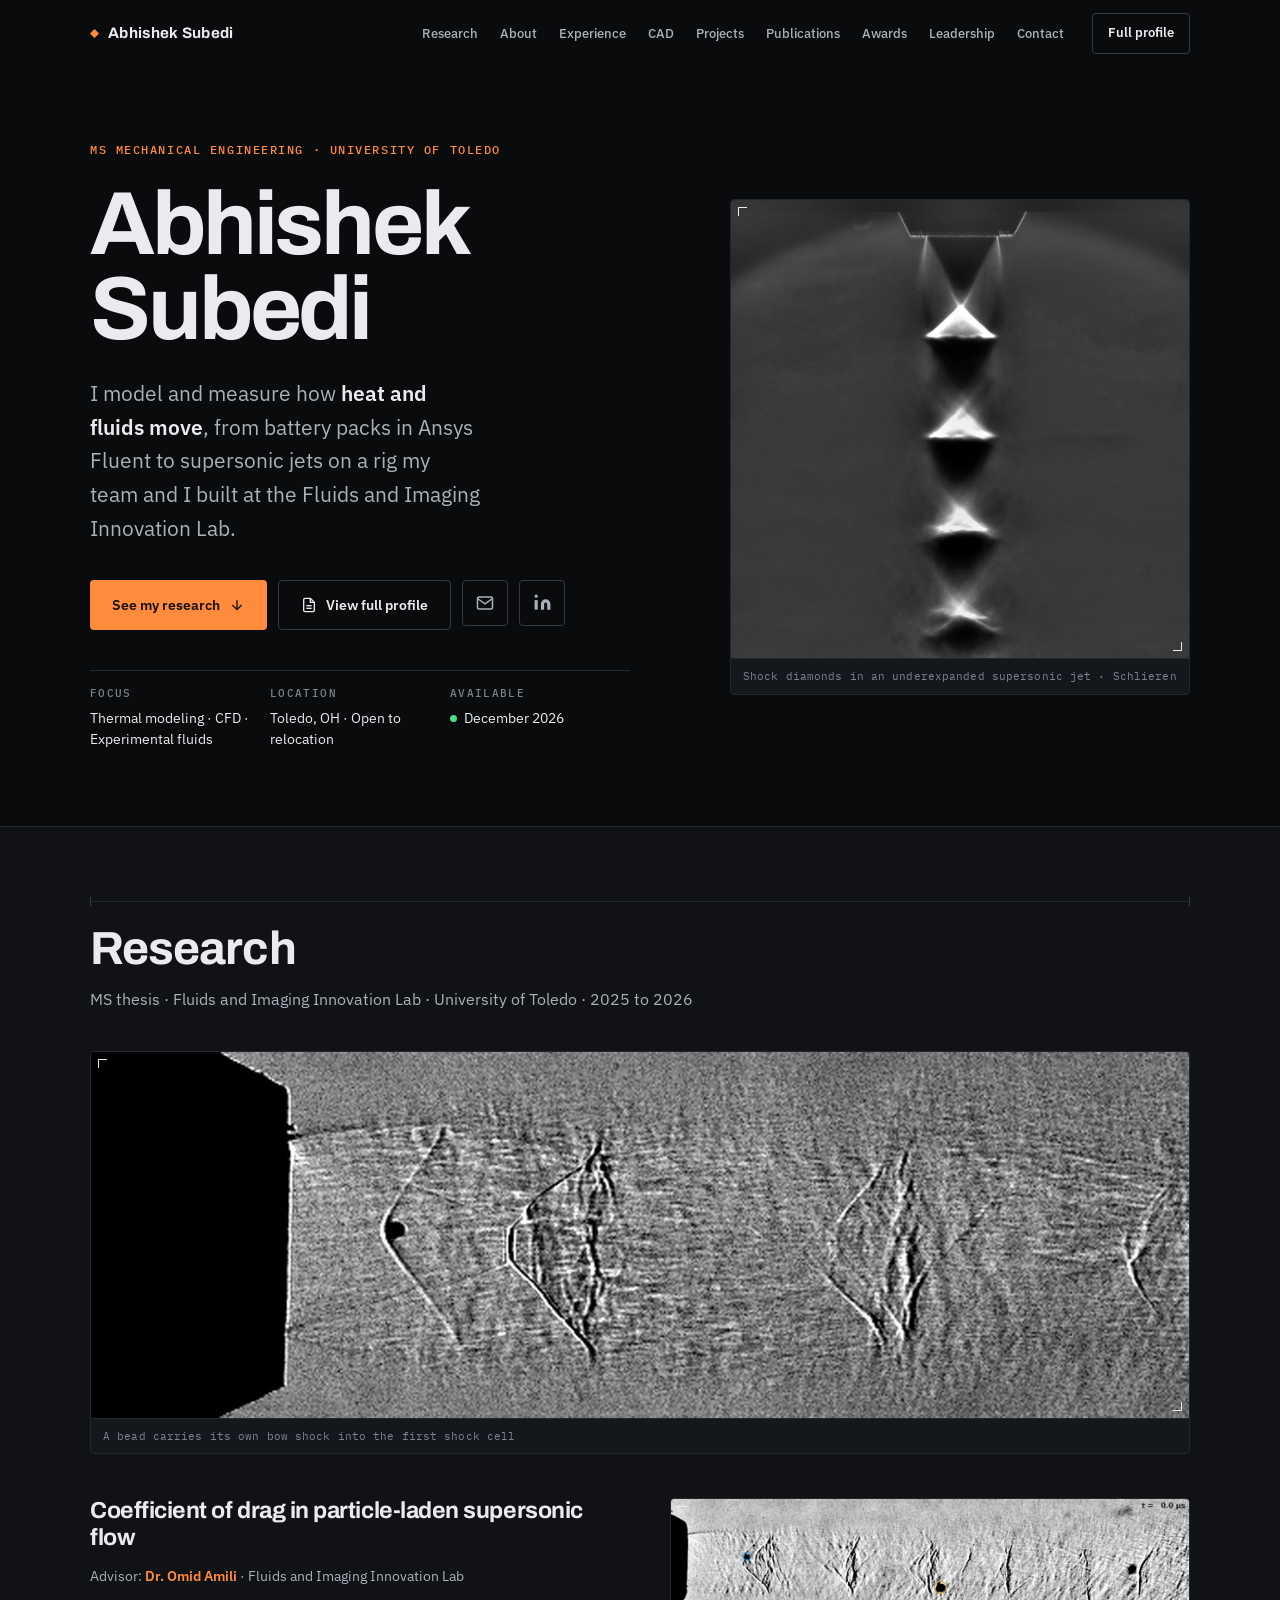
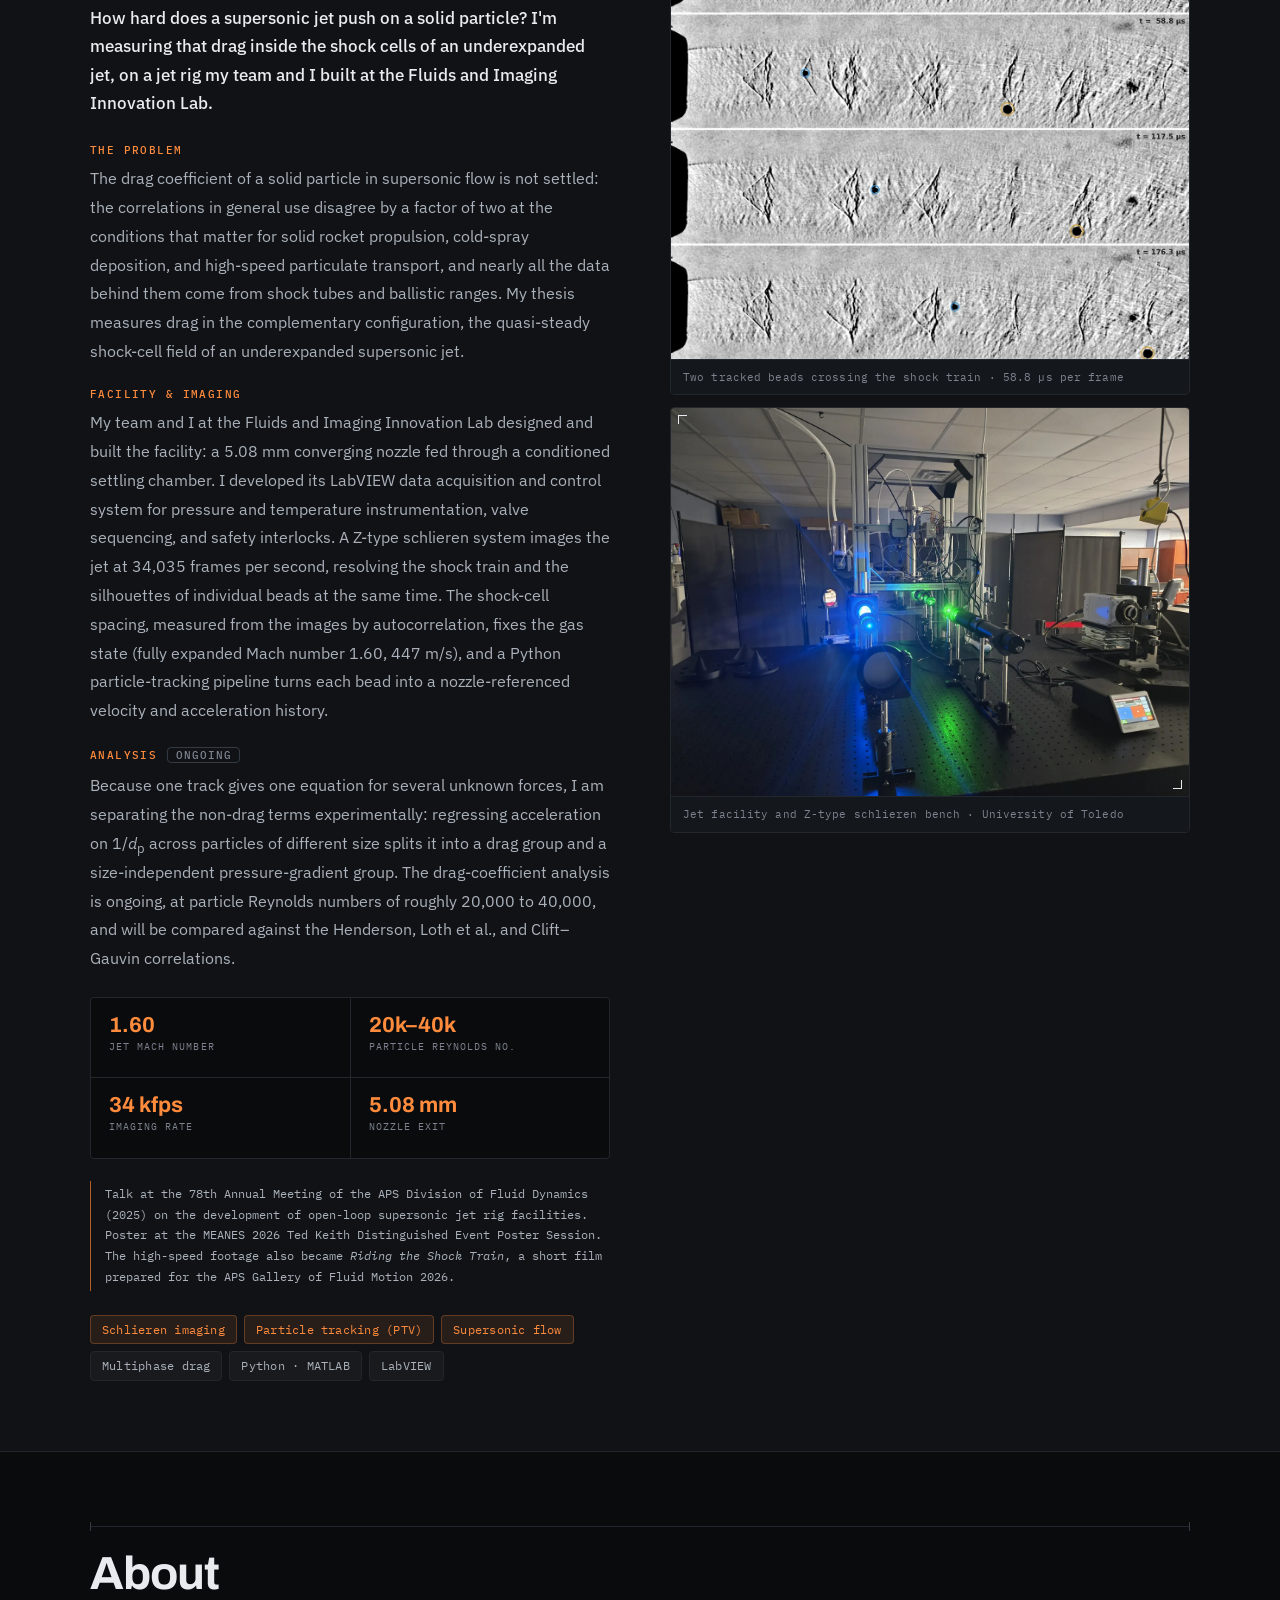
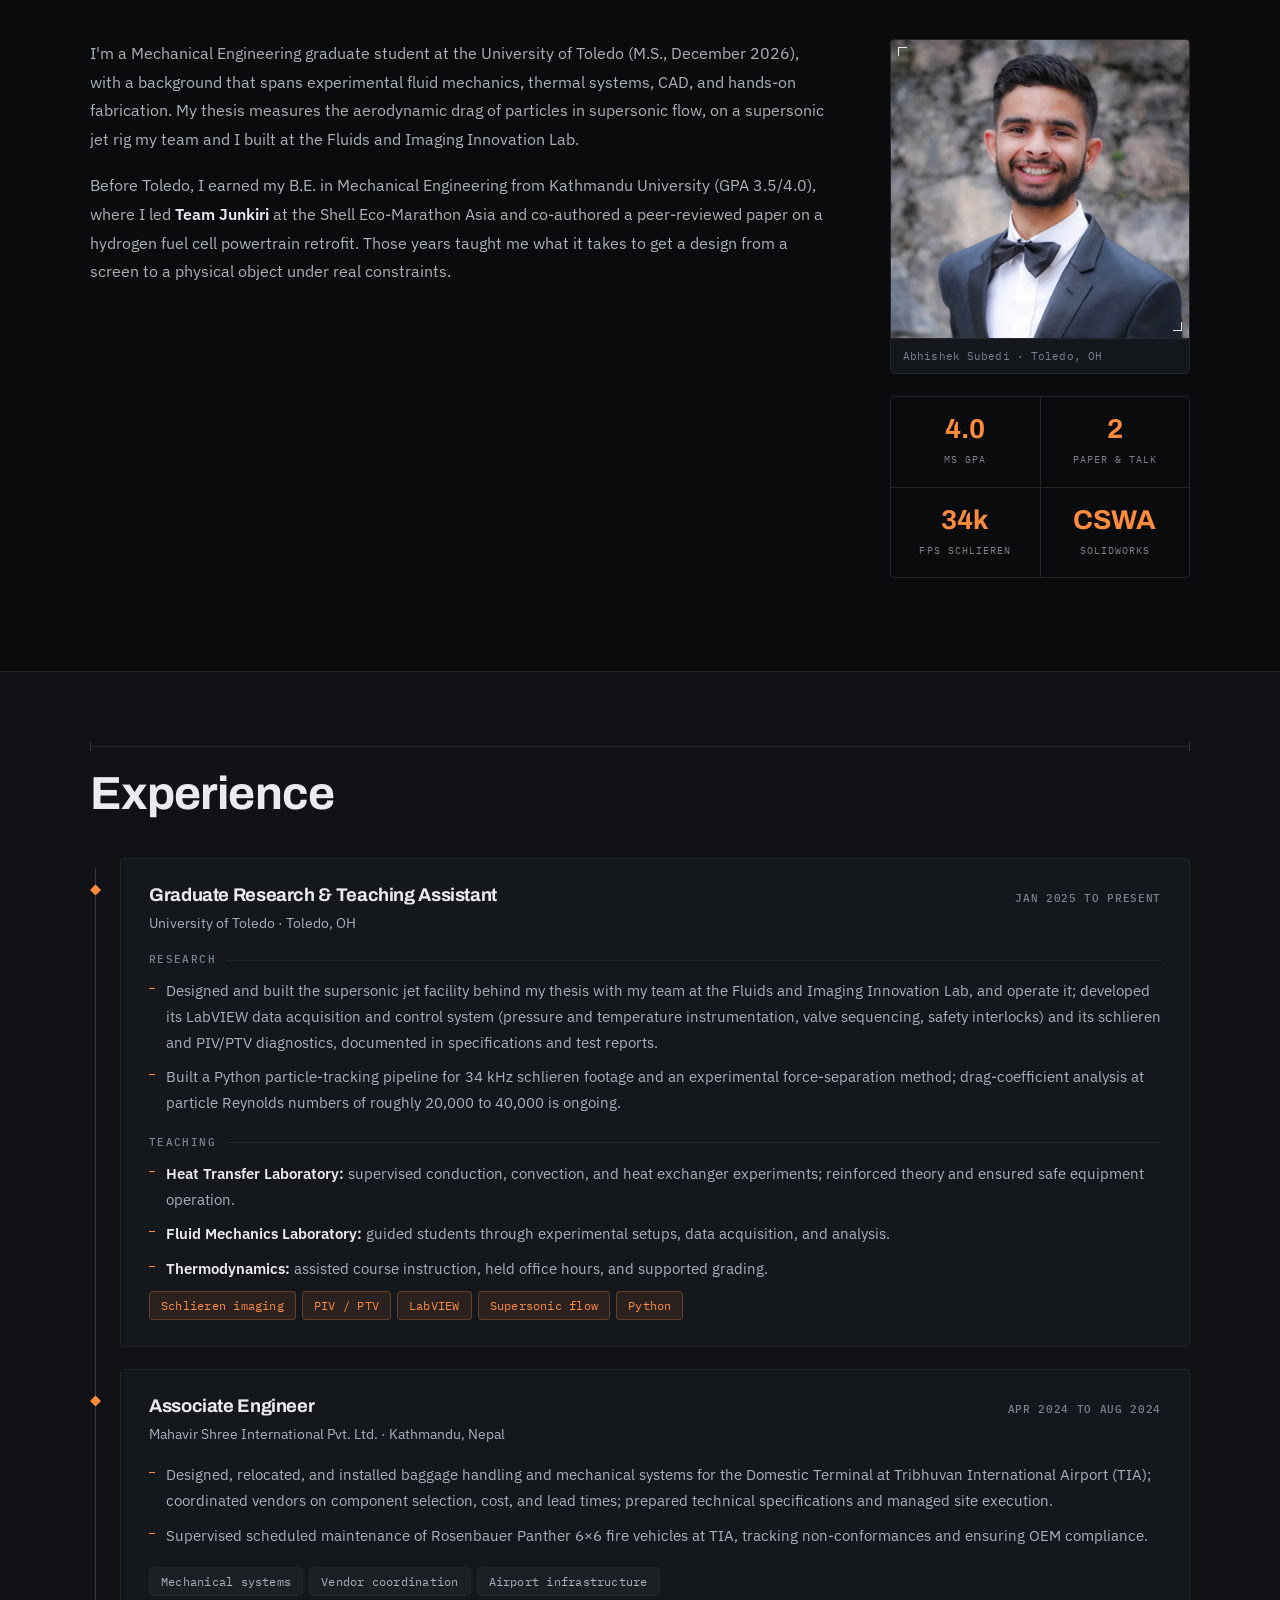
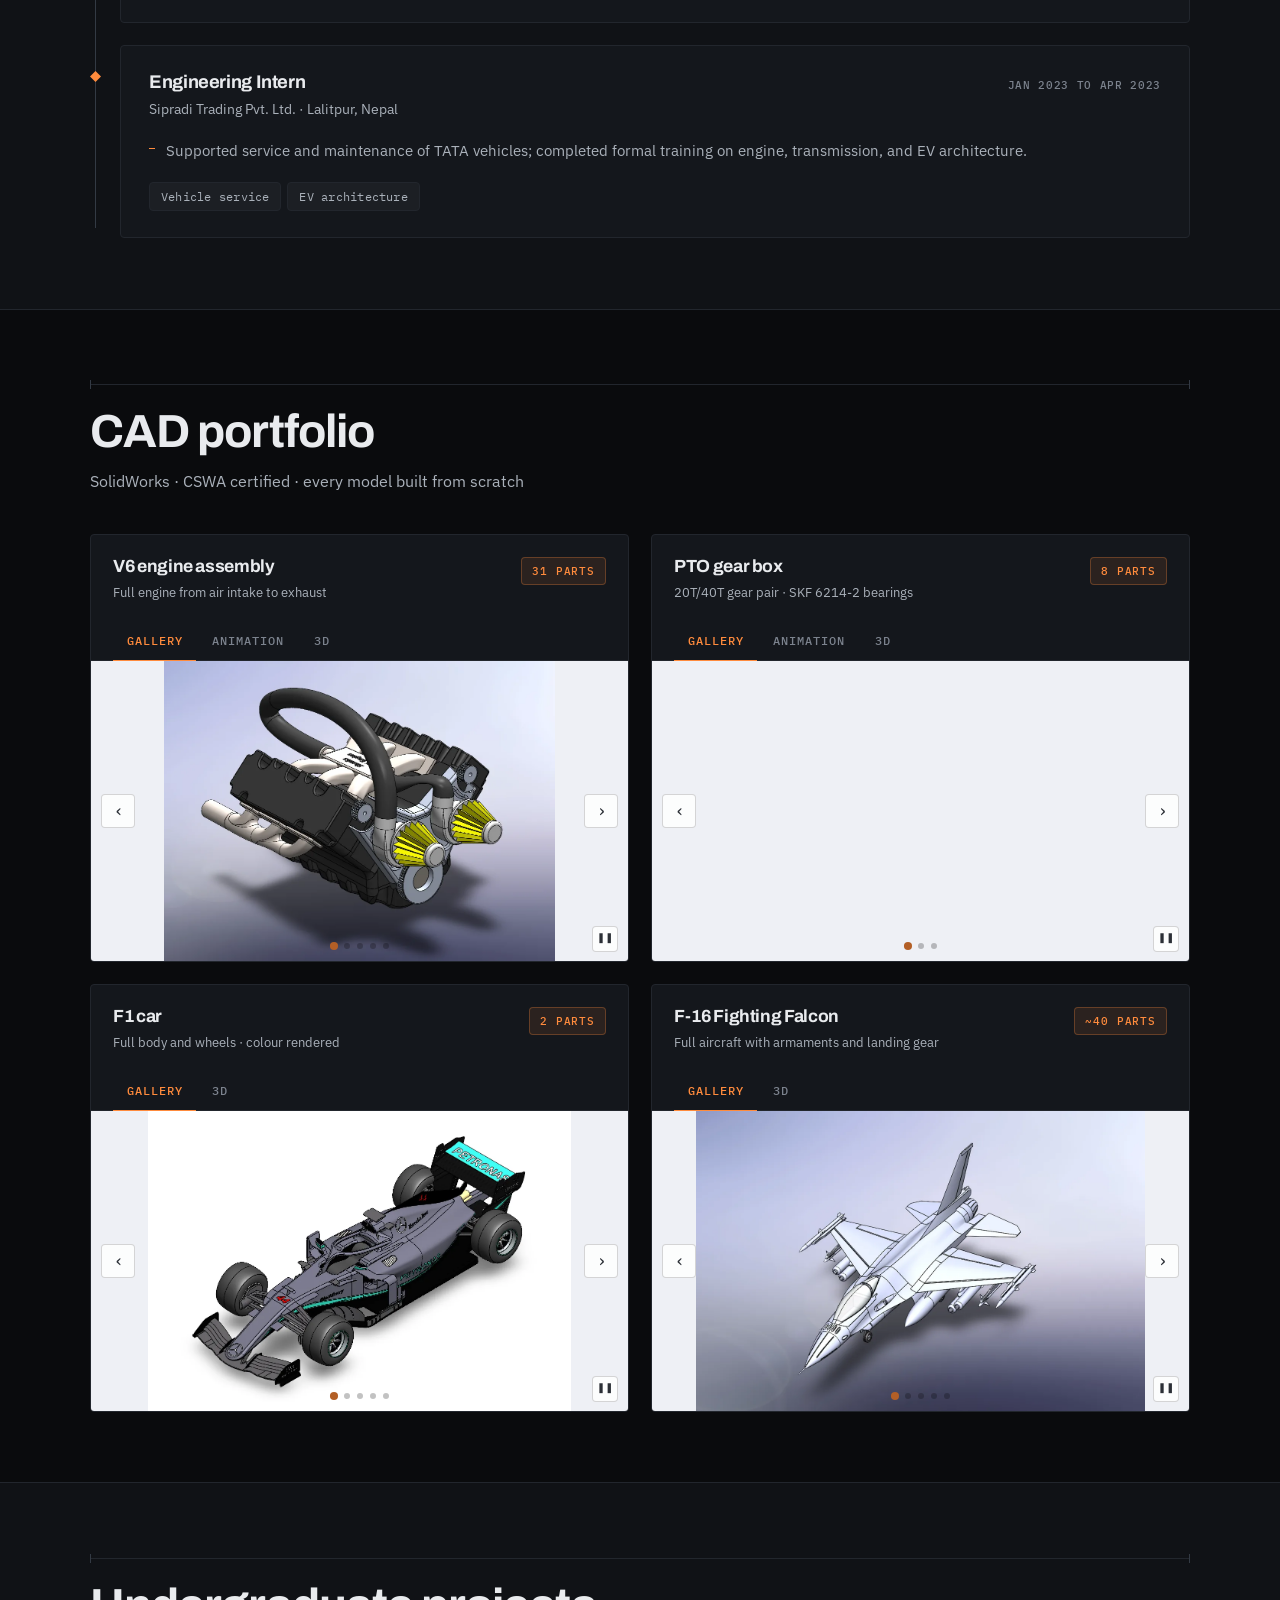
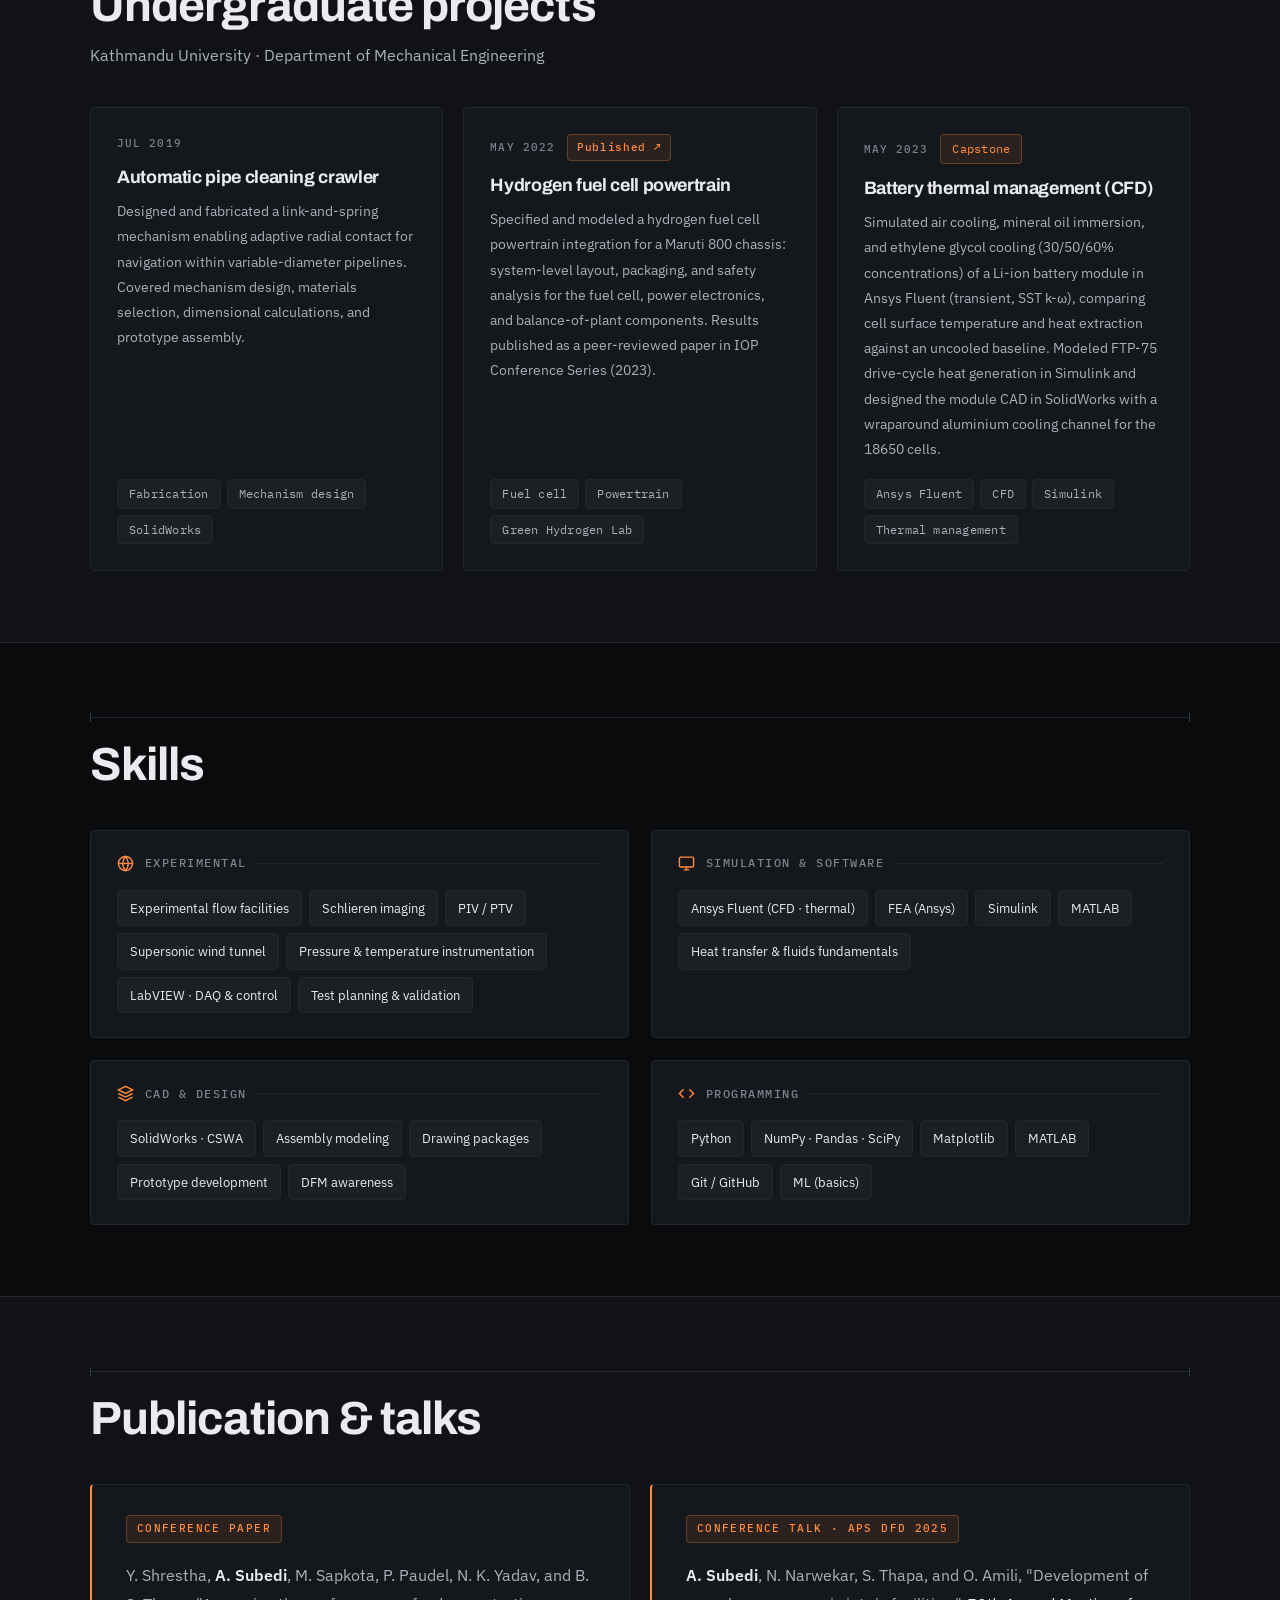
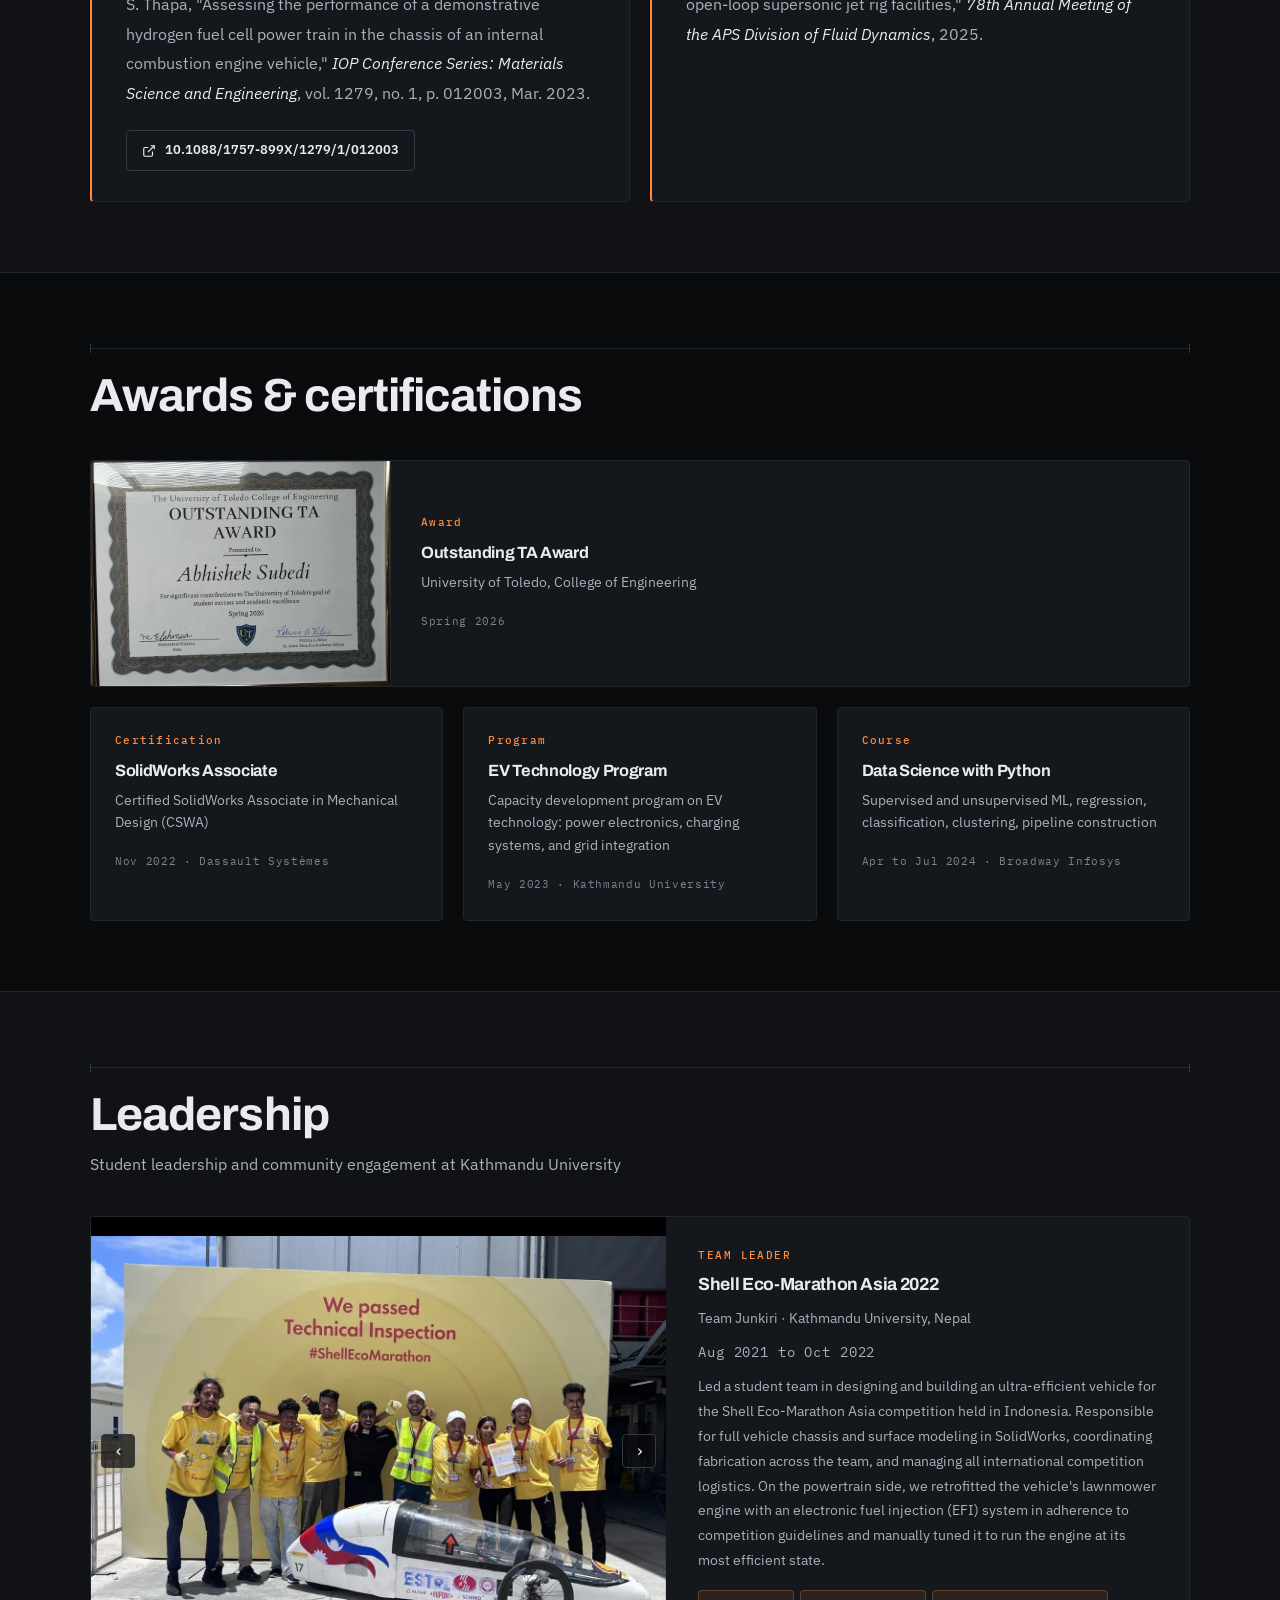
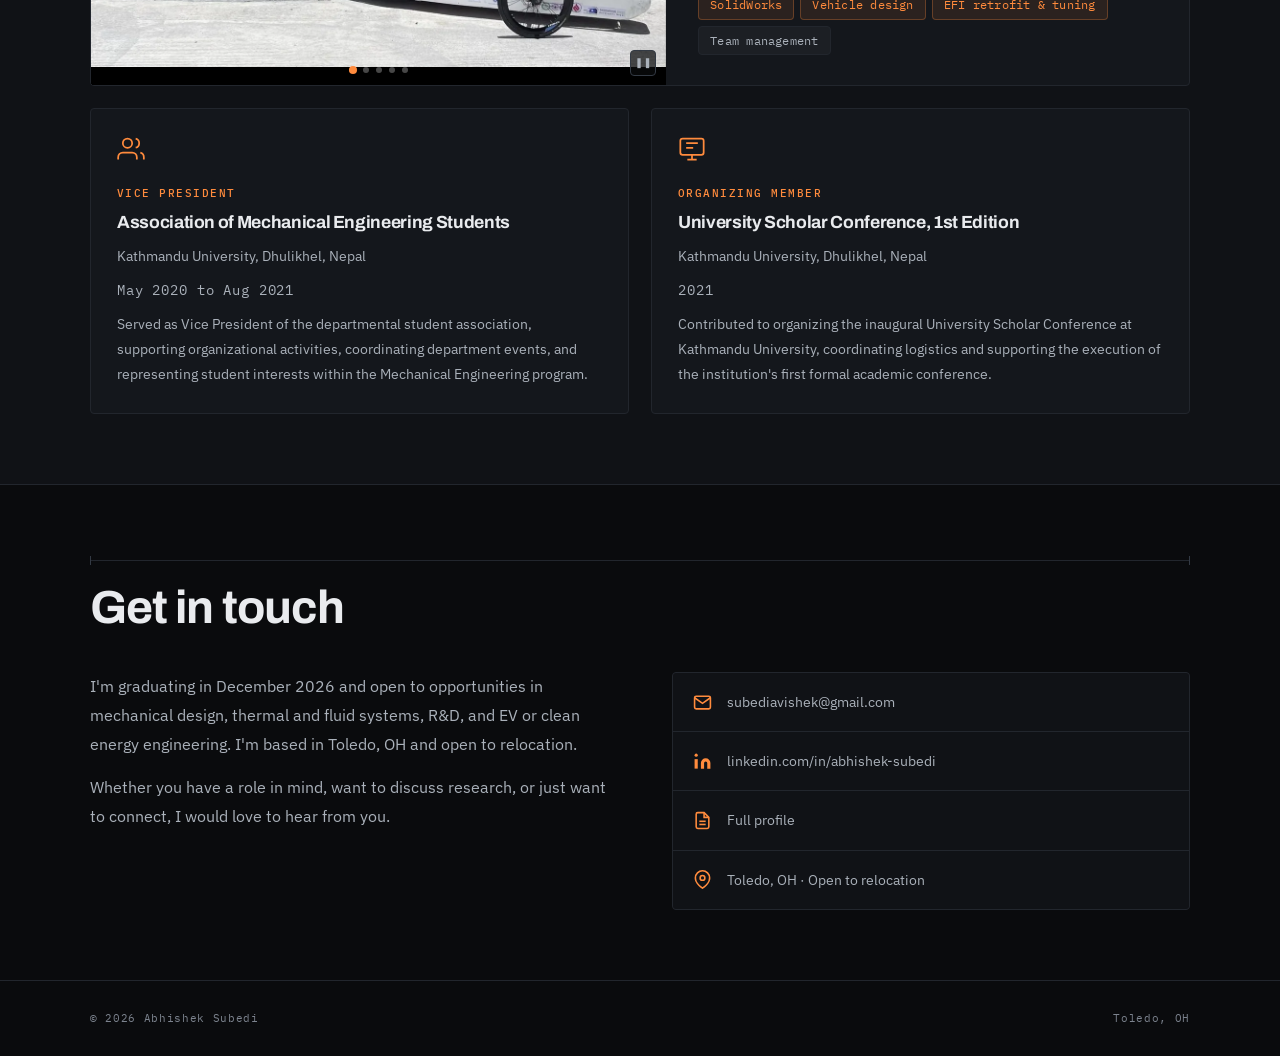
==== commit 9c2bb608: "Credit the jet rig to the team at the Fluids and Imaging Innovation Lab The facility was built by a " ====
--- a/index_thermal.html
+++ b/index_thermal.html
@@ -103,7 +103,7 @@
     <div class="hero-copy">
       <p class="hero-eyebrow">MS Mechanical Engineering · University of Toledo</p>
       <h1 class="hero-name">Abhishek<br>Subedi</h1>
-      <p class="hero-lede">I model and measure how <strong>heat and fluids move</strong>, from battery packs in Ansys Fluent to supersonic jets in a tunnel I built.</p>
+      <p class="hero-lede">I model and measure how <strong>heat and fluids move</strong>, from battery packs in Ansys Fluent to supersonic jets on a rig my team and I built at the Fluids and Imaging Innovation Lab.</p>
 
       <div class="hero-ctas">
         <a href="#research" class="btn btn-primary">
@@ -172,13 +172,13 @@
       <div class="research-desc">
         <h3>Coefficient of drag in particle-laden supersonic flow</h3>
         <p class="research-advisor">Advisor: <strong>Dr. Omid Amili</strong> · Fluids and Imaging Innovation Lab</p>
-        <p class="research-lead">How hard does a supersonic jet push on a solid particle? I'm measuring that drag inside the shock cells of an underexpanded jet, on a facility and imaging system I built.</p>
+        <p class="research-lead">How hard does a supersonic jet push on a solid particle? I'm measuring that drag inside the shock cells of an underexpanded jet, on a jet rig my team and I built at the Fluids and Imaging Innovation Lab.</p>
 
         <h4 class="research-label">The problem</h4>
         <p>The drag coefficient of a solid particle in supersonic flow is not settled: the correlations in general use disagree by a factor of two at the conditions that matter for solid rocket propulsion, cold-spray deposition, and high-speed particulate transport, and nearly all the data behind them come from shock tubes and ballistic ranges. My thesis measures drag in the complementary configuration, the quasi-steady shock-cell field of an underexpanded supersonic jet.</p>
 
         <h4 class="research-label">Facility &amp; imaging</h4>
-        <p>I designed and built the facility: a 5.08&nbsp;mm converging nozzle fed through a conditioned settling chamber, with a LabVIEW data acquisition and control system for pressure and temperature instrumentation, valve sequencing, and safety interlocks. A Z-type schlieren system images the jet at 34,035 frames per second, resolving the shock train and the silhouettes of individual beads at the same time. The shock-cell spacing, measured from the images by autocorrelation, fixes the gas state (fully expanded Mach number 1.60, 447&nbsp;m/s), and a Python particle-tracking pipeline turns each bead into a nozzle-referenced velocity and acceleration history.</p>
+        <p>My team and I at the Fluids and Imaging Innovation Lab designed and built the facility: a 5.08&nbsp;mm converging nozzle fed through a conditioned settling chamber. I developed its LabVIEW data acquisition and control system for pressure and temperature instrumentation, valve sequencing, and safety interlocks. A Z-type schlieren system images the jet at 34,035 frames per second, resolving the shock train and the silhouettes of individual beads at the same time. The shock-cell spacing, measured from the images by autocorrelation, fixes the gas state (fully expanded Mach number 1.60, 447&nbsp;m/s), and a Python particle-tracking pipeline turns each bead into a nozzle-referenced velocity and acceleration history.</p>
 
         <h4 class="research-label">Analysis <span class="research-status">ongoing</span></h4>
         <p>Because one track gives one equation for several unknown forces, I am separating the non-drag terms experimentally: regressing acceleration on 1/<i>d</i><sub>p</sub> across particles of different size splits it into a drag group and a size-independent pressure-gradient group. The drag-coefficient analysis is ongoing, at particle Reynolds numbers of roughly 20,000 to 40,000, and will be compared against the Henderson, Loth et al., and Clift–Gauvin correlations.</p>
@@ -229,7 +229,7 @@
 
     <div class="about-grid reveal">
       <div class="about-text">
-        <p>I'm a Mechanical Engineering graduate student at the University of Toledo (M.S., December 2026), with a background that spans experimental fluid mechanics, thermal systems, CAD, and hands-on fabrication. My thesis measures the aerodynamic drag of particles in supersonic flow, on a jet facility and imaging system I designed and built.</p>
+        <p>I'm a Mechanical Engineering graduate student at the University of Toledo (M.S., December 2026), with a background that spans experimental fluid mechanics, thermal systems, CAD, and hands-on fabrication. My thesis measures the aerodynamic drag of particles in supersonic flow, on a supersonic jet rig my team and I built at the Fluids and Imaging Innovation Lab.</p>
         <p>Before Toledo, I earned my B.E. in Mechanical Engineering from Kathmandu University (GPA 3.5/4.0), where I led <strong>Team Junkiri</strong> at the Shell Eco-Marathon Asia and co-authored a peer-reviewed paper on a hydrogen fuel cell powertrain retrofit. Those years taught me what it takes to get a design from a screen to a physical object under real constraints.</p>
       </div>
 
@@ -278,7 +278,7 @@
           </div>
           <p class="exp-type">Research</p>
           <ul class="exp-list">
-            <li>Designed, built, and operate the supersonic jet facility behind my thesis, including its LabVIEW data acquisition and control system (pressure and temperature instrumentation, valve sequencing, safety interlocks) and its schlieren and PIV/PTV diagnostics, documented in specifications and test reports.</li>
+            <li>Designed and built the supersonic jet facility behind my thesis with my team at the Fluids and Imaging Innovation Lab, and operate it; developed its LabVIEW data acquisition and control system (pressure and temperature instrumentation, valve sequencing, safety interlocks) and its schlieren and PIV/PTV diagnostics, documented in specifications and test reports.</li>
             <li>Built a Python particle-tracking pipeline for 34&nbsp;kHz schlieren footage and an experimental force-separation method; drag-coefficient analysis at particle Reynolds numbers of roughly 20,000 to 40,000 is ongoing.</li>
           </ul>
           <div class="fold" data-fold="Show teaching roles">
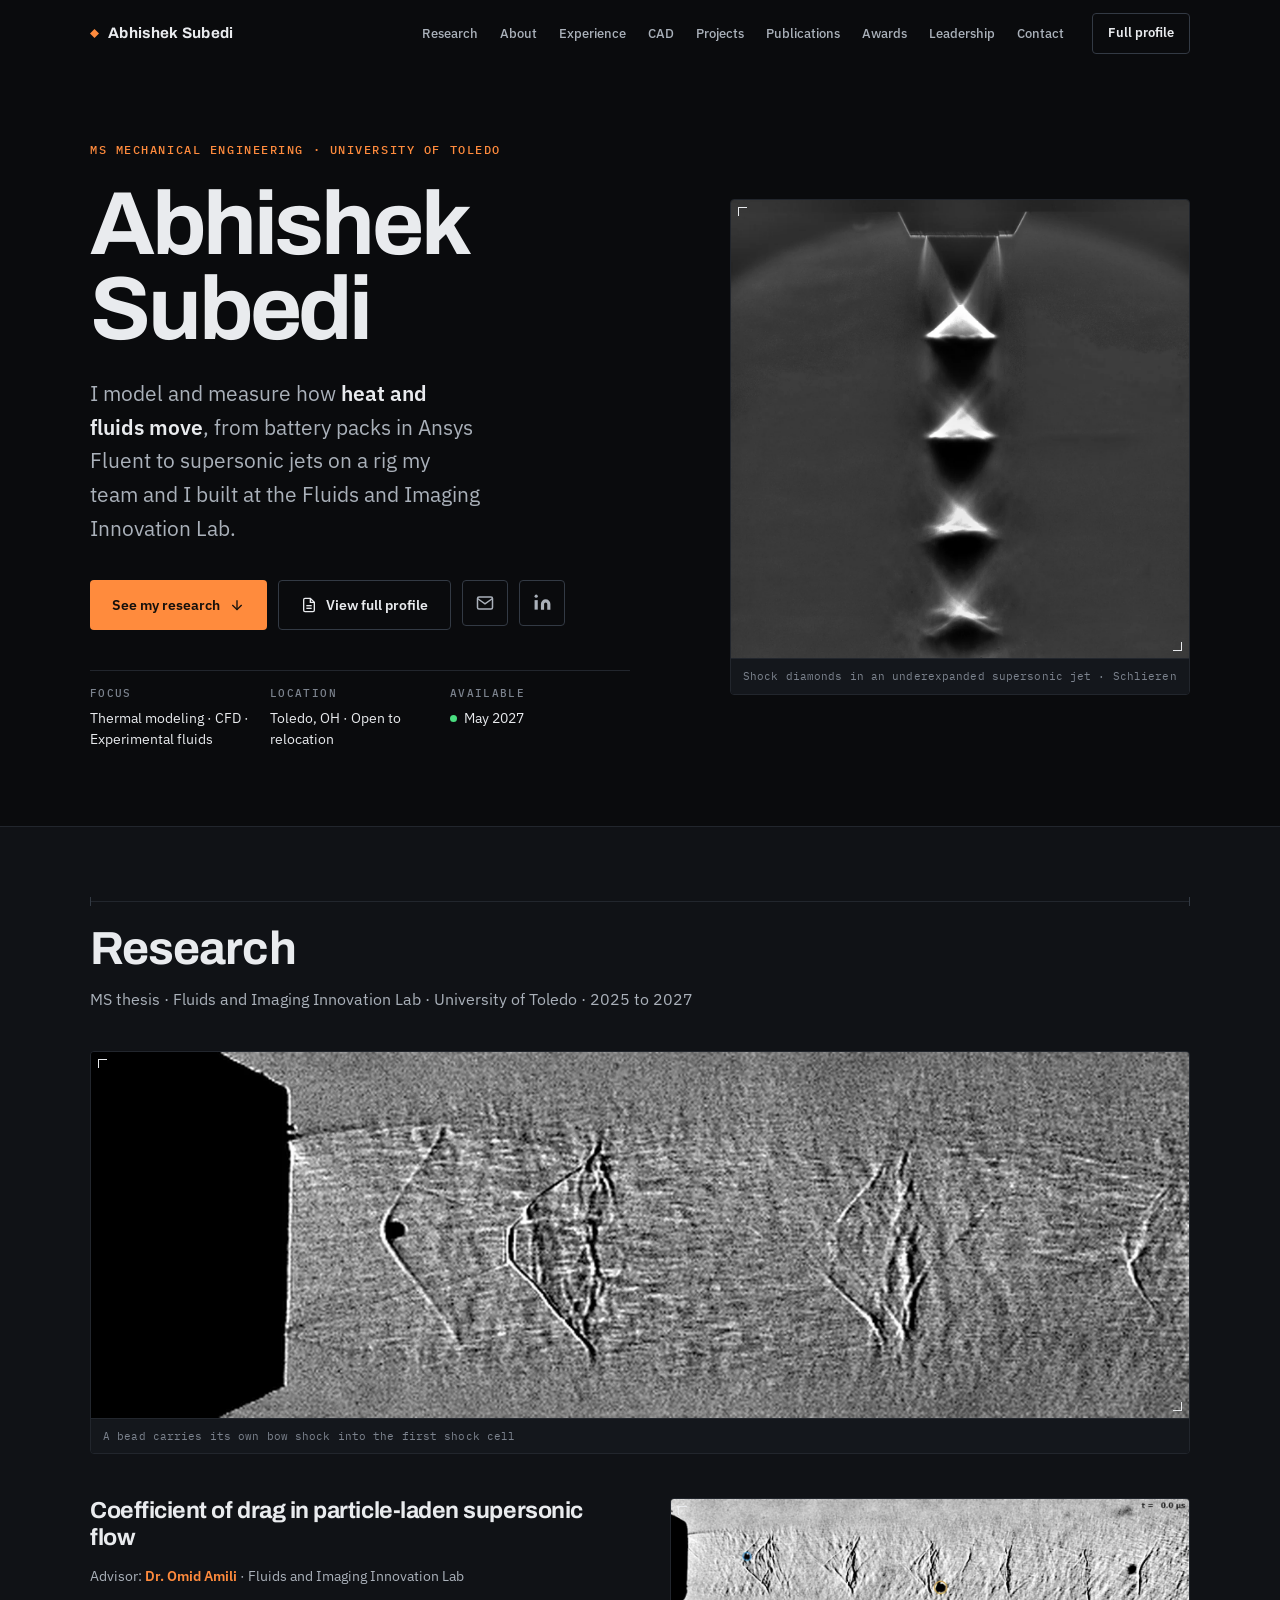
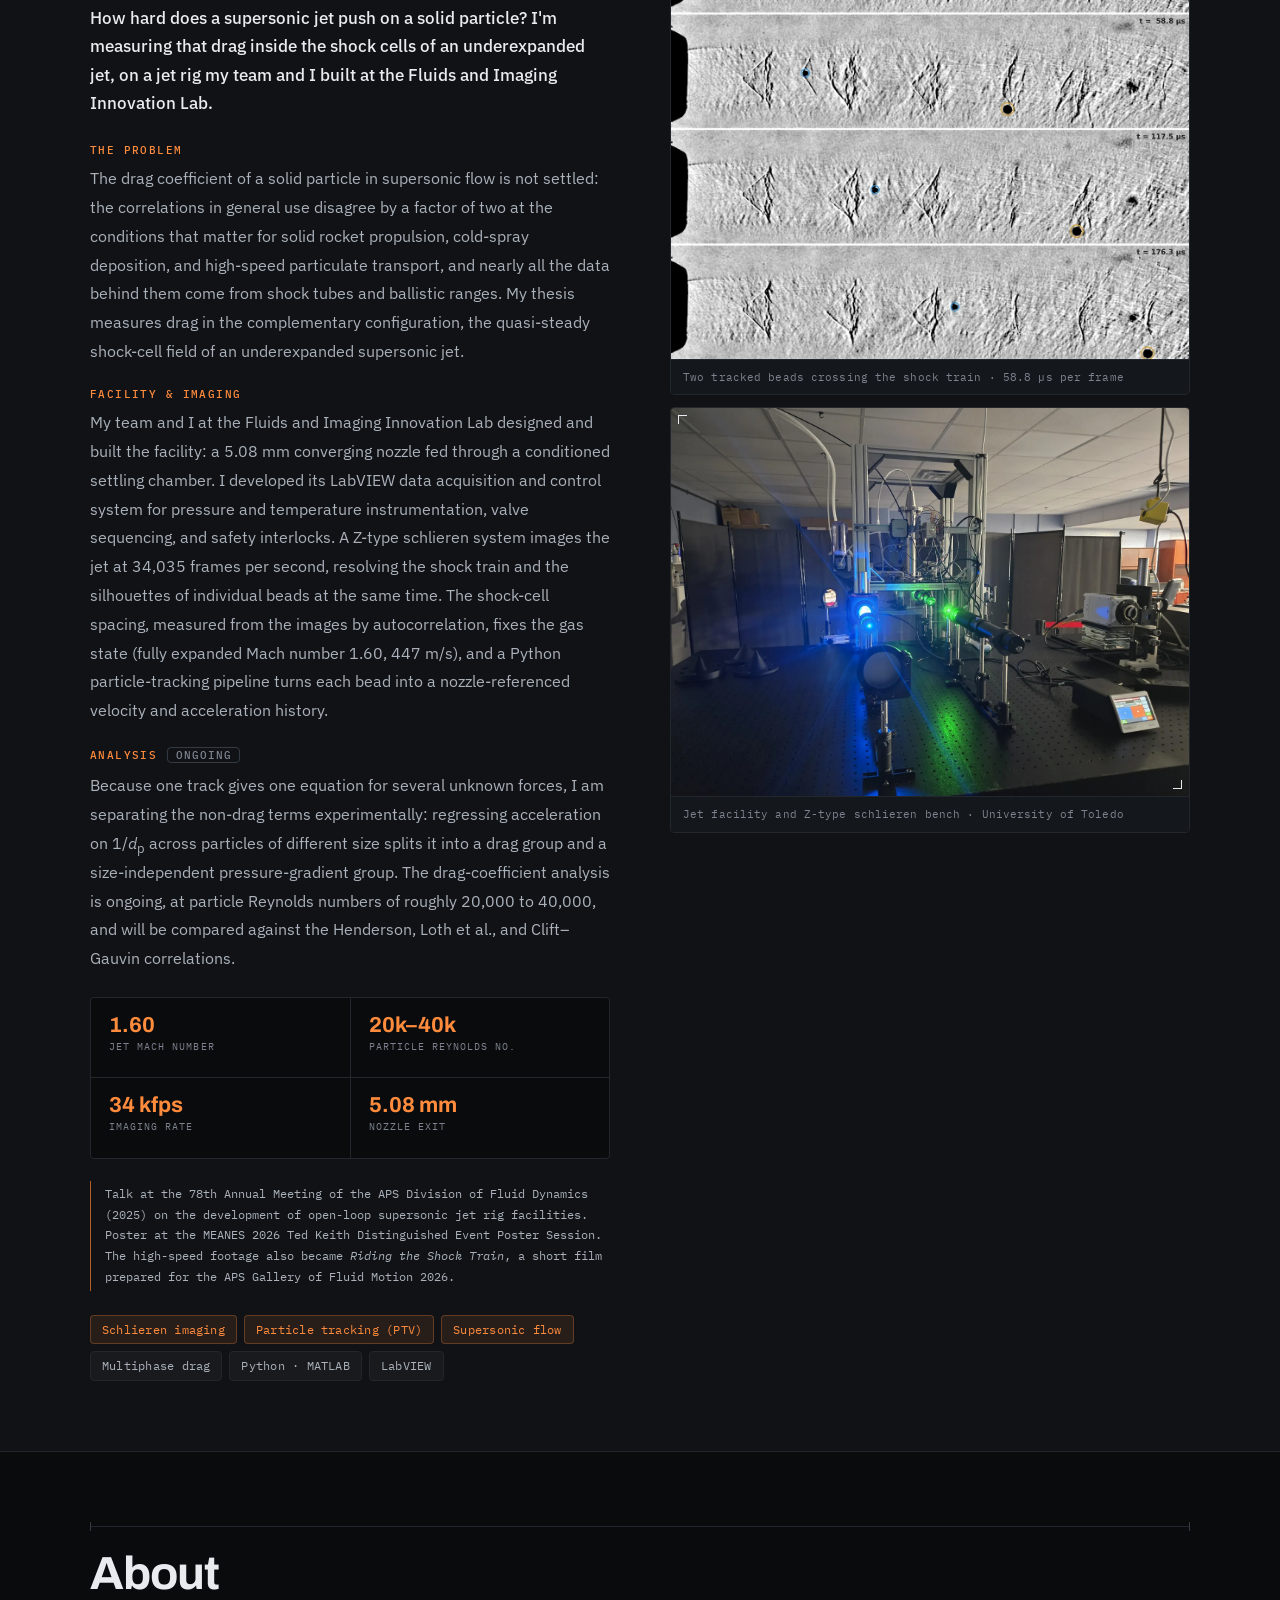
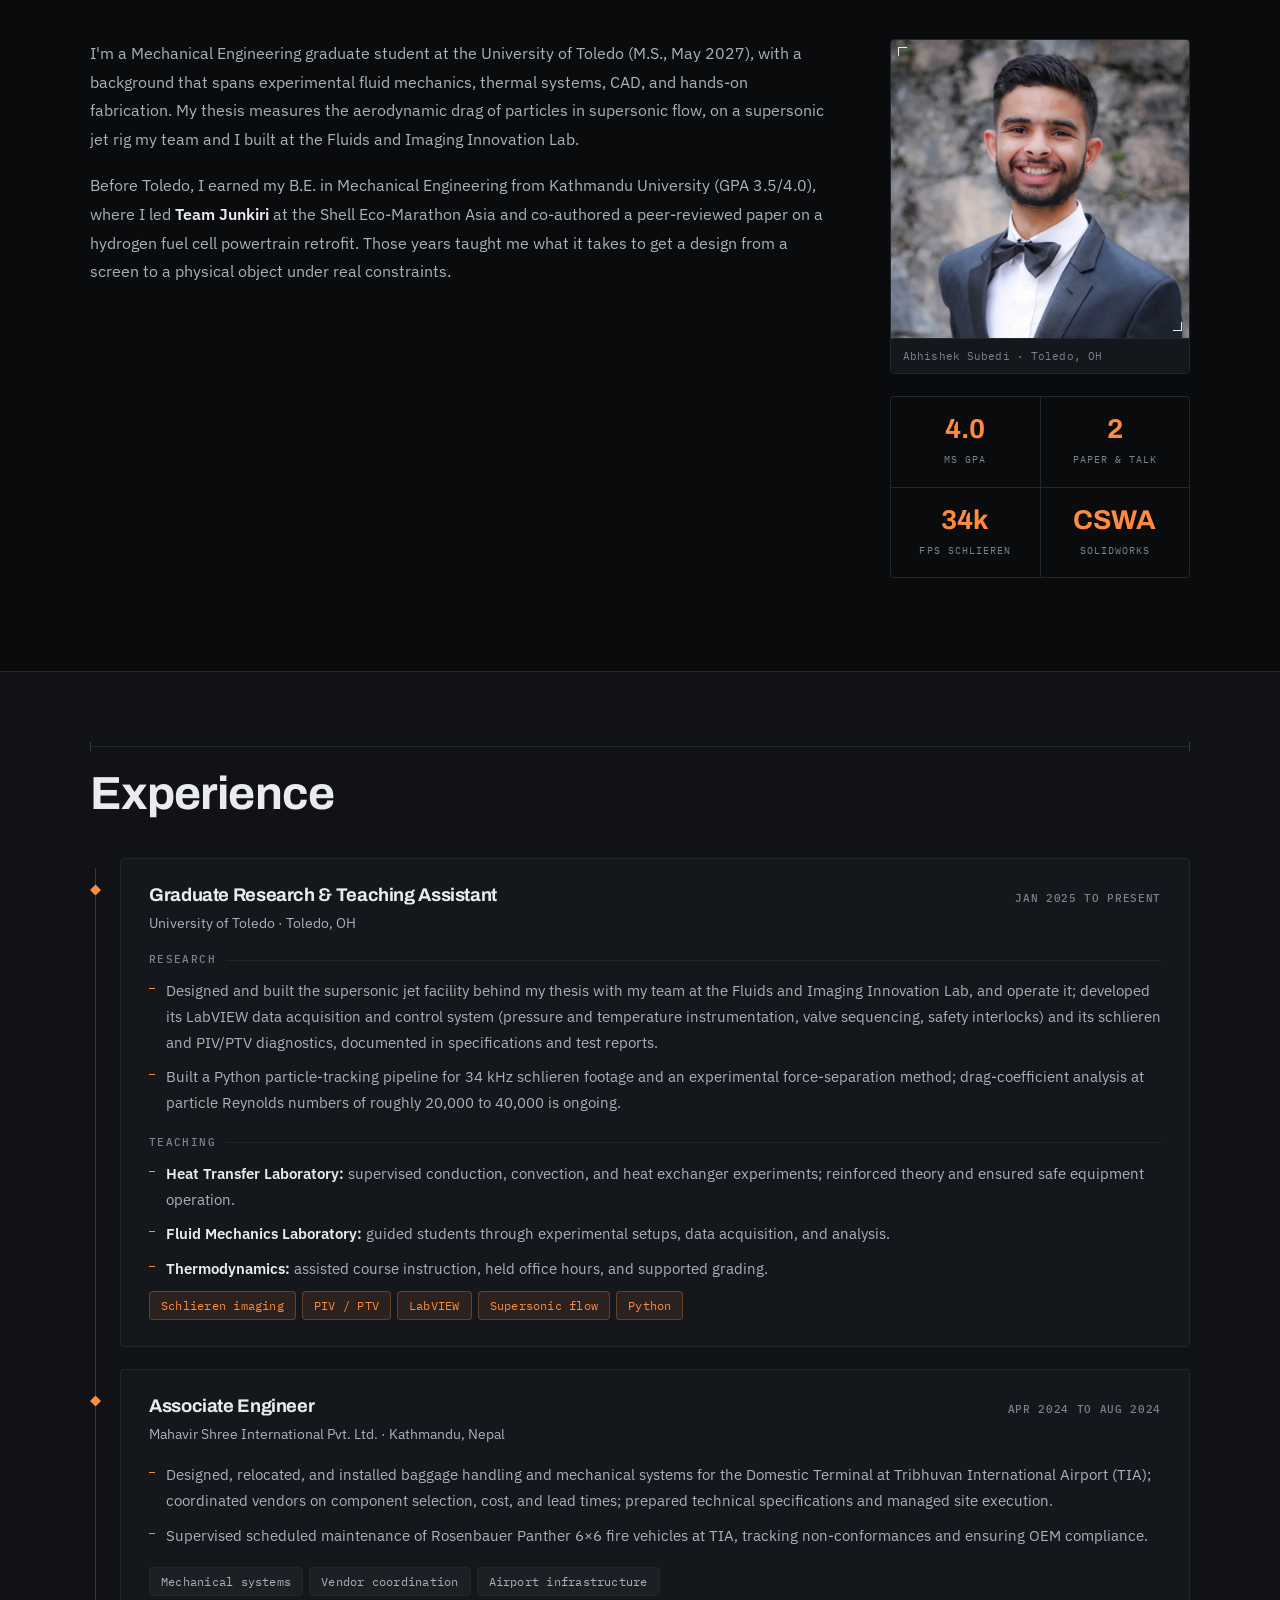
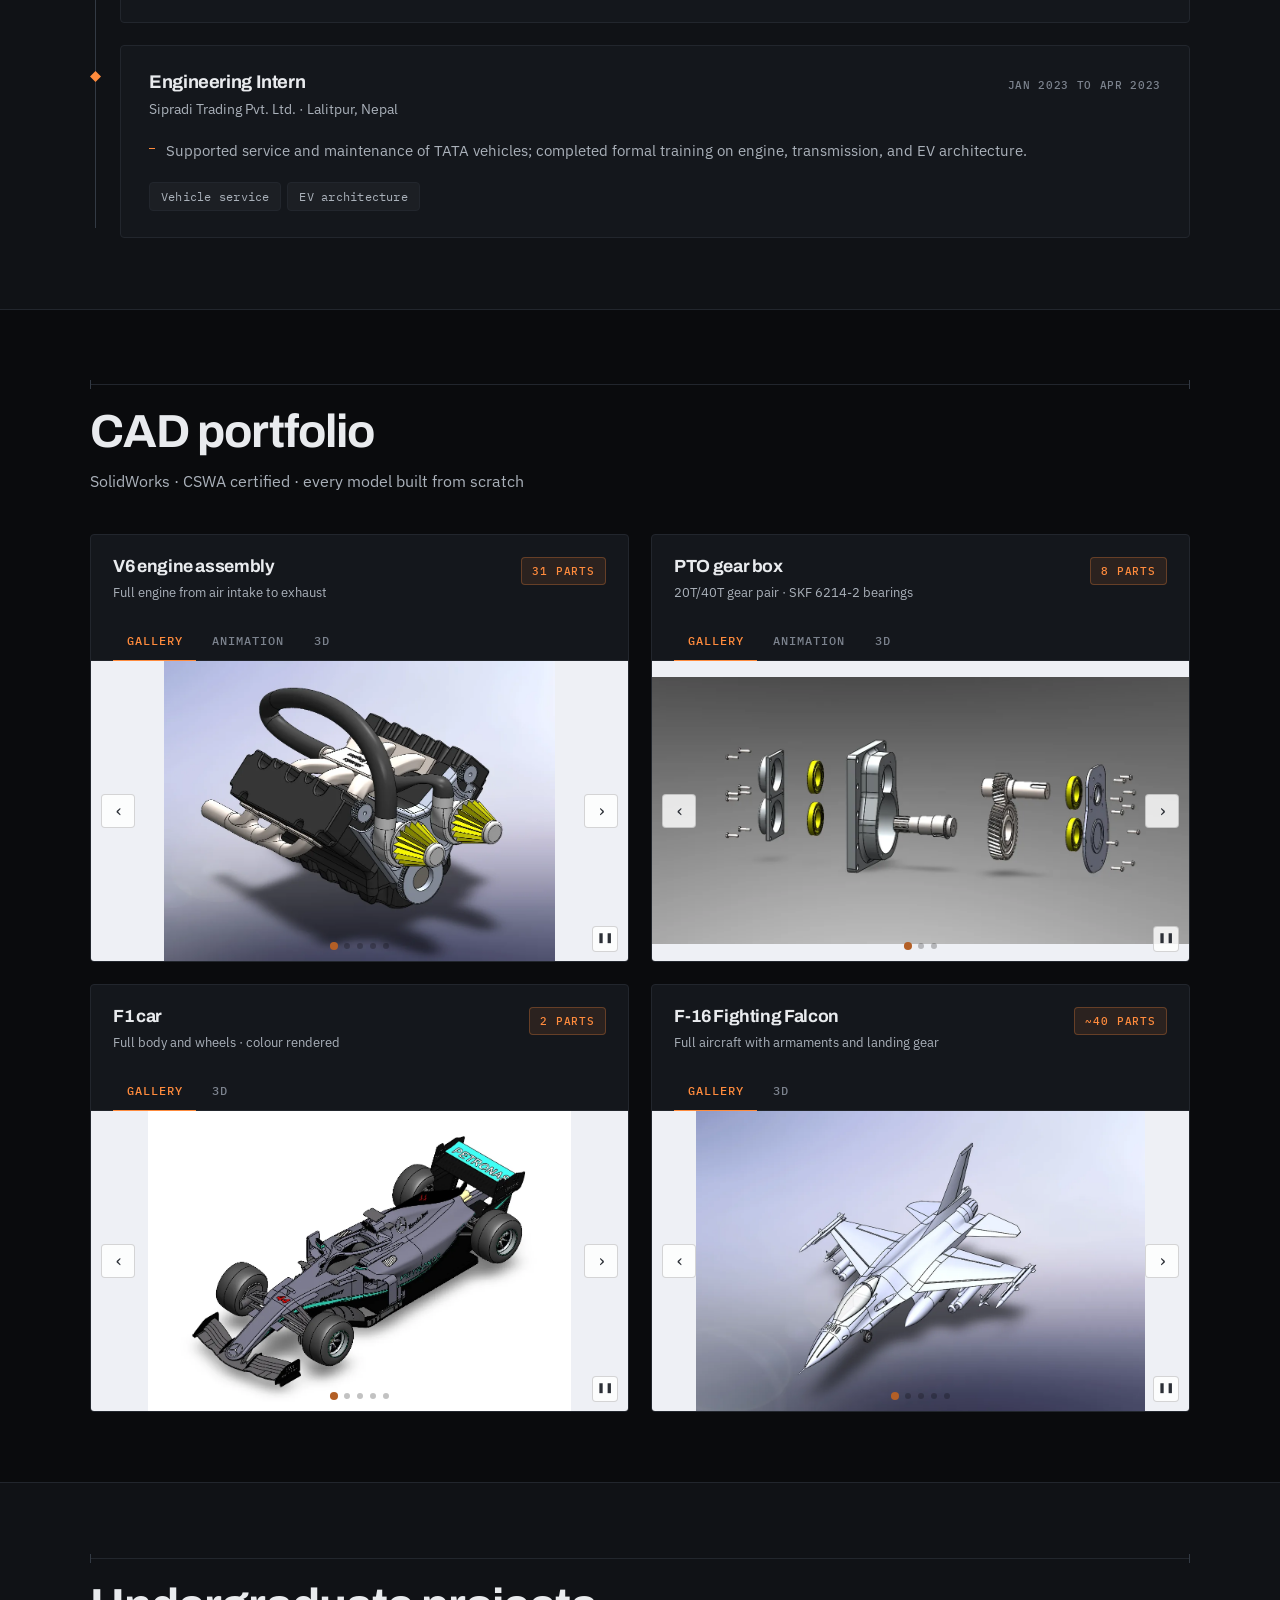
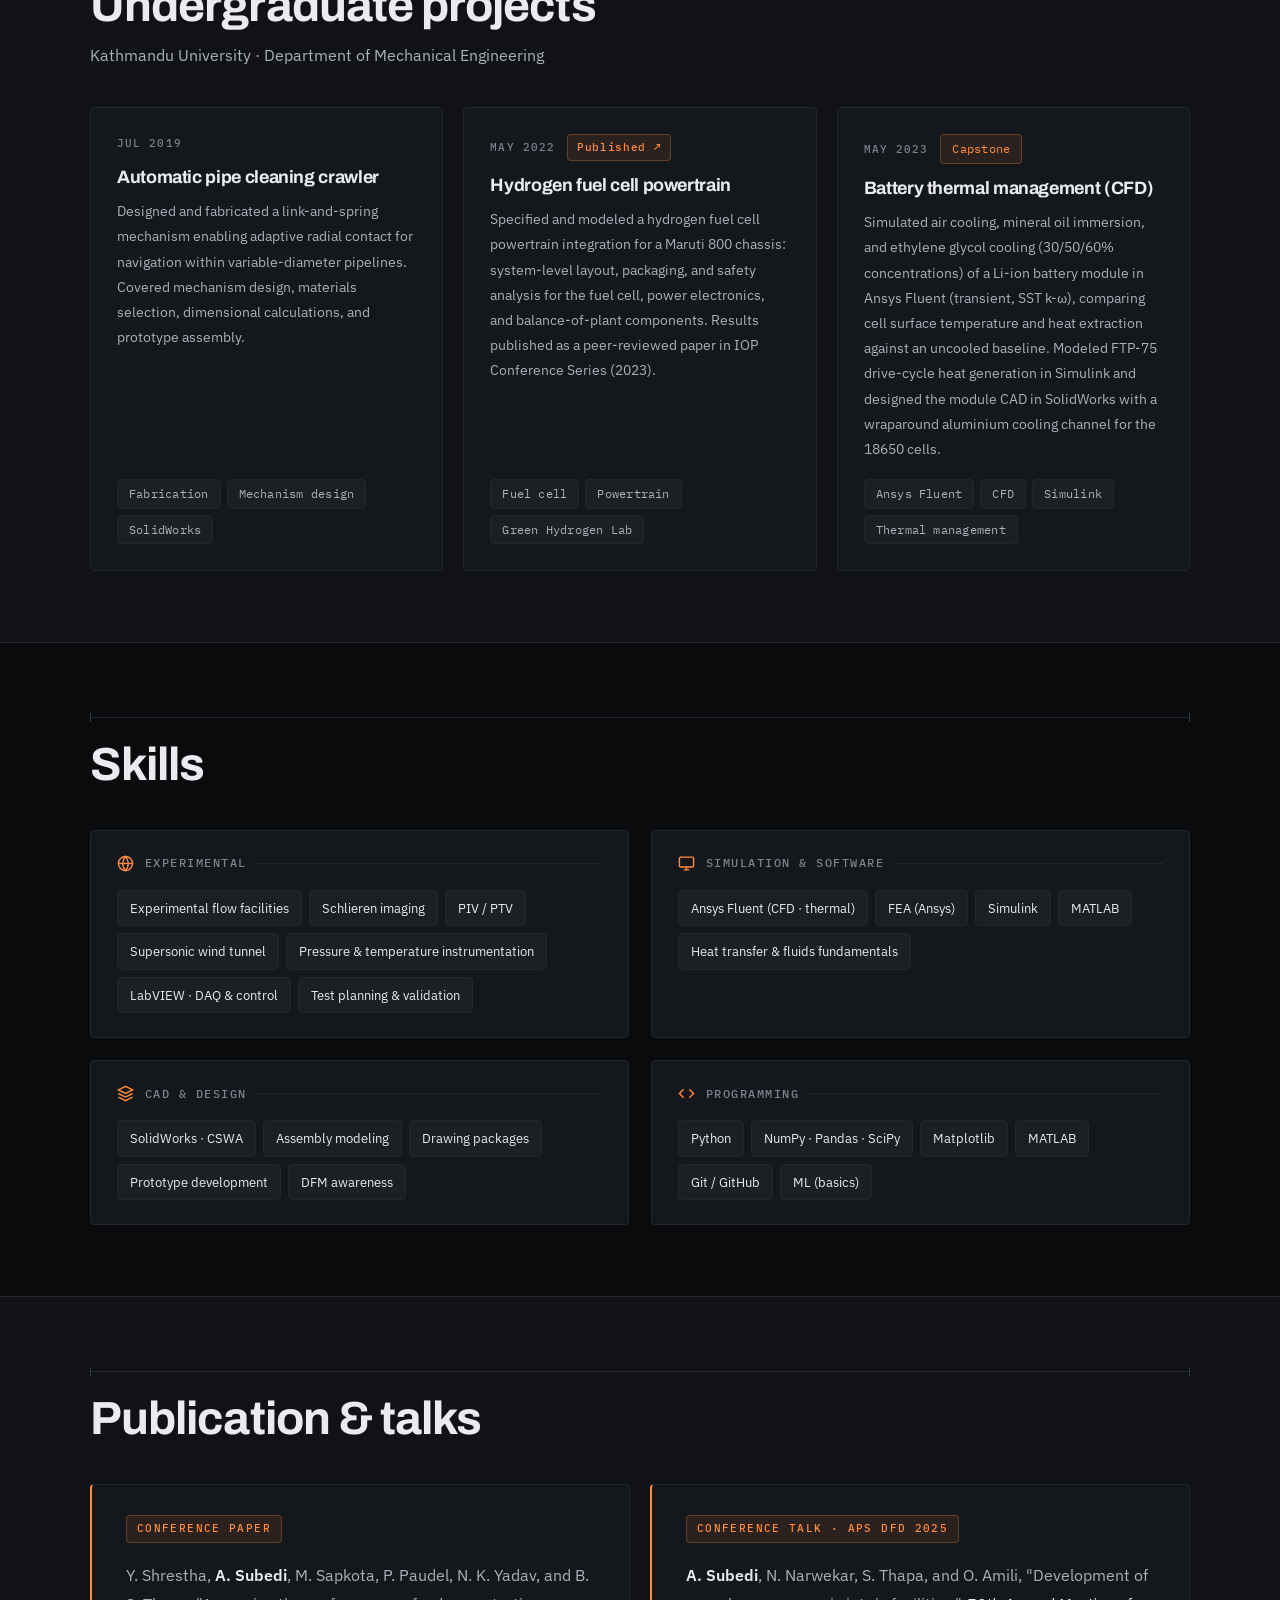
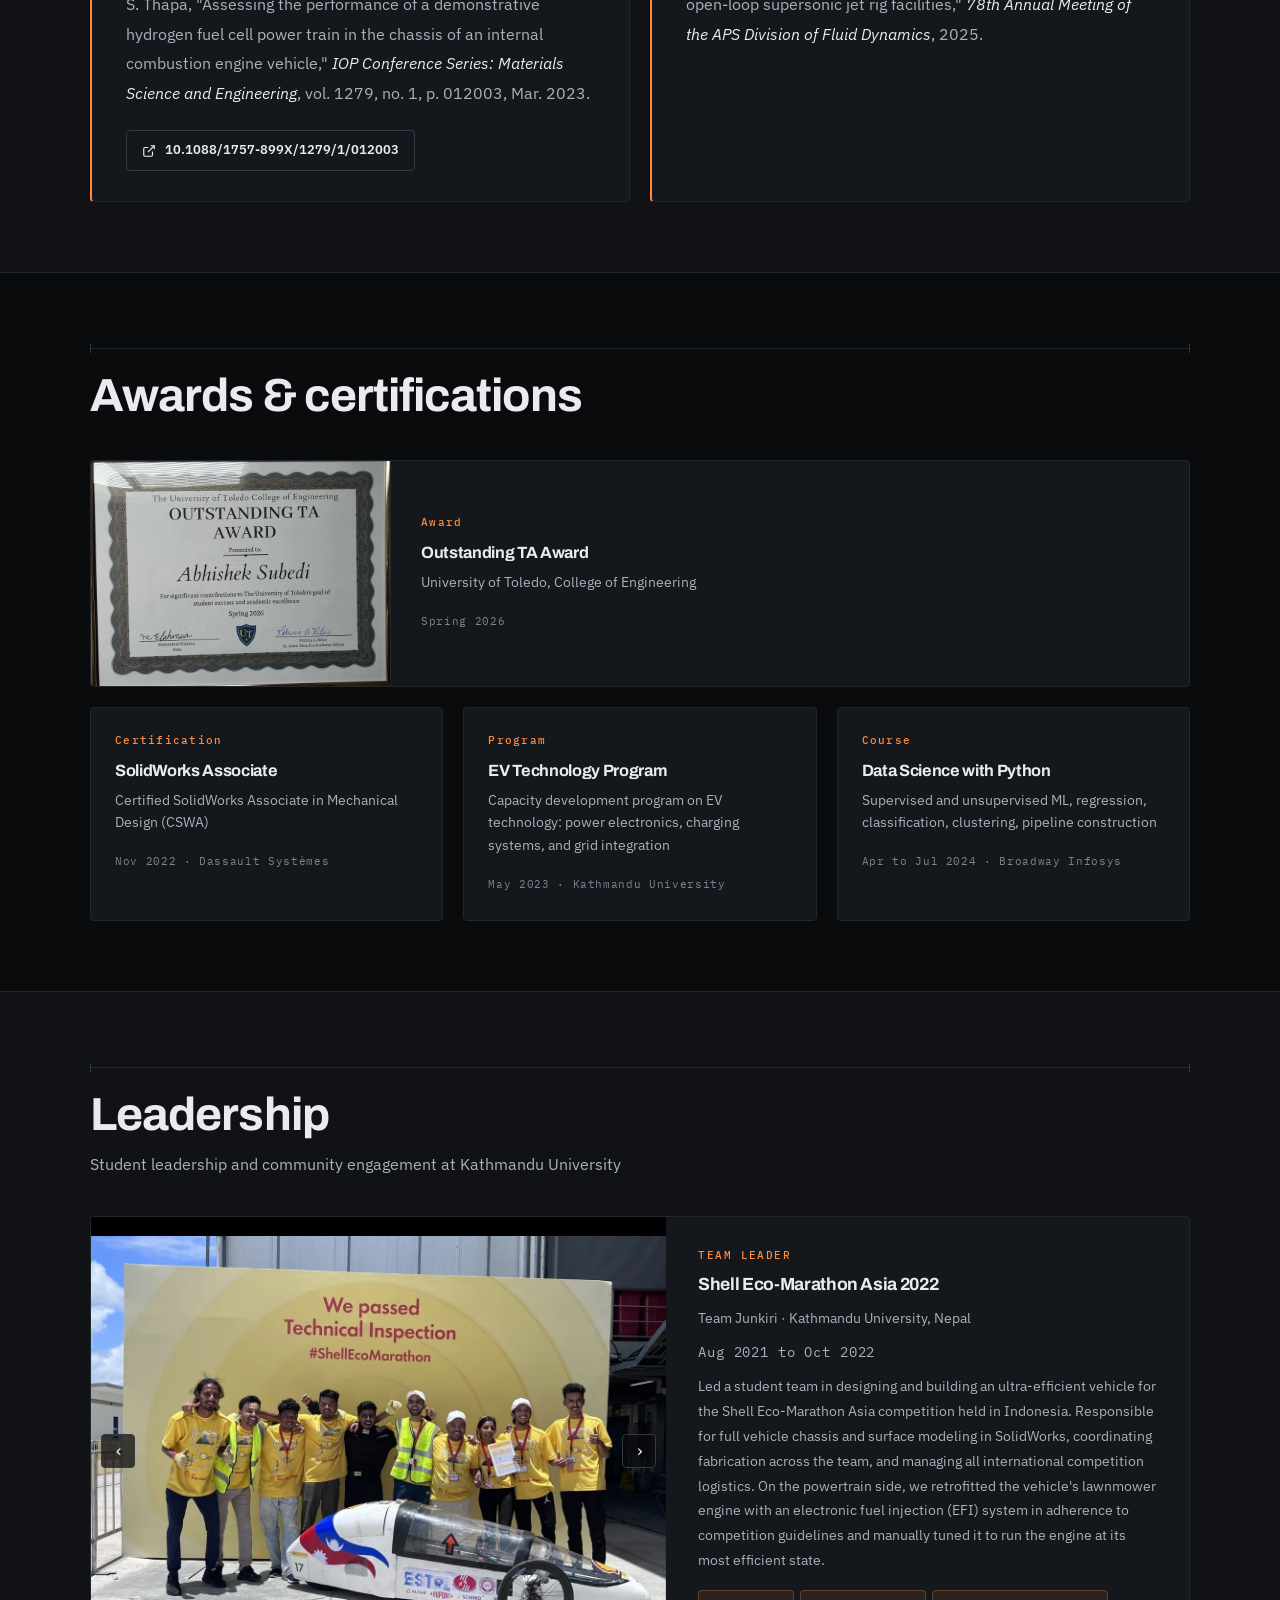
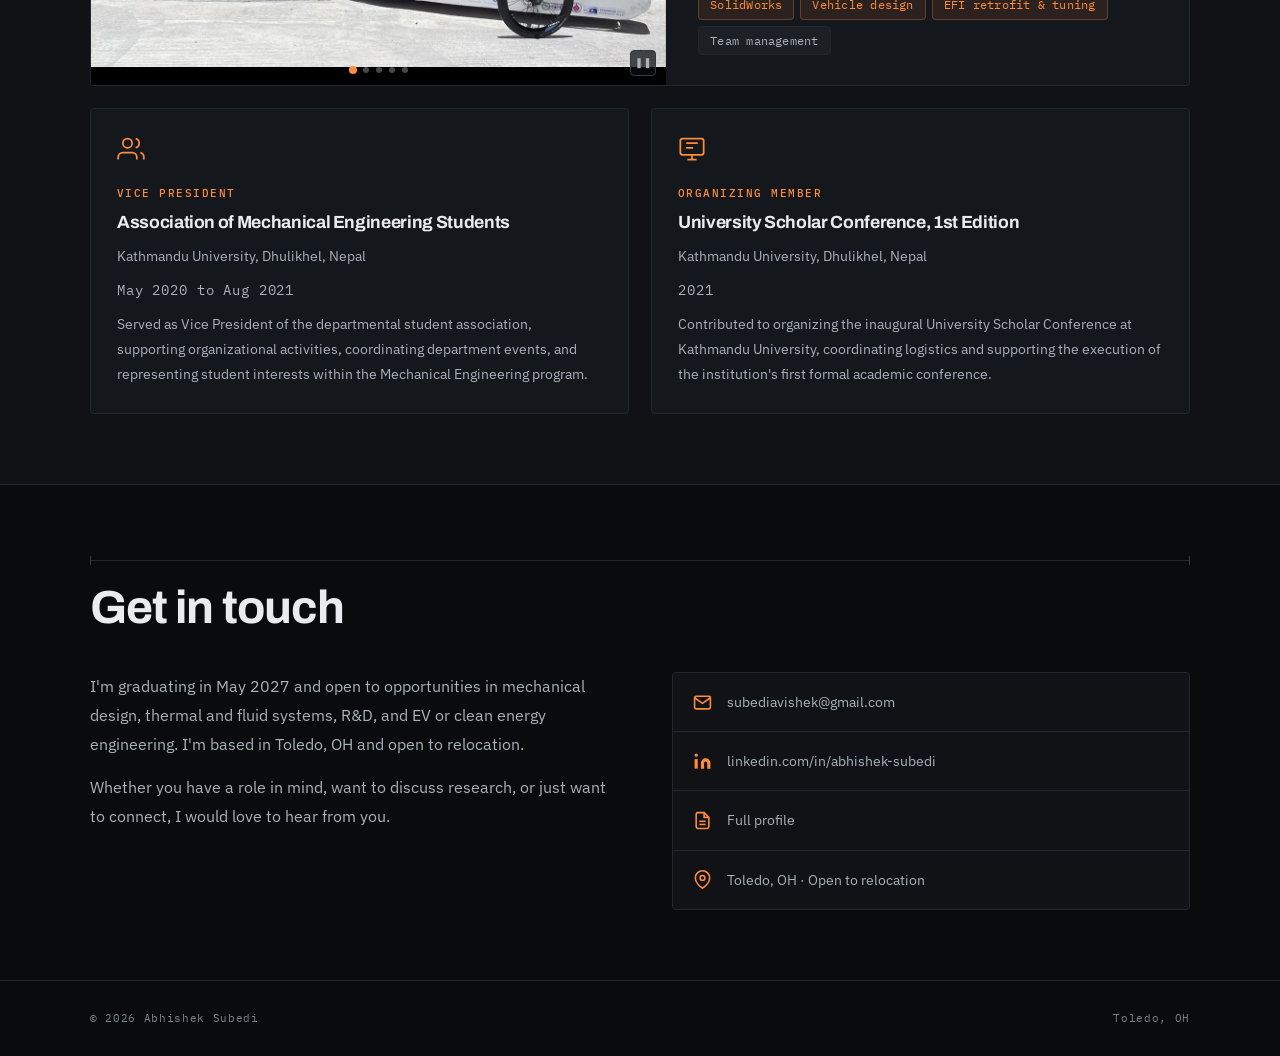
==== commit 45869351: "Move expected graduation to May 2027 Update the hero availability, about text, contact text, typewri" ====
--- a/index_thermal.html
+++ b/index_thermal.html
@@ -6,7 +6,7 @@
   <meta charset="UTF-8">
   <meta name="viewport" content="width=device-width, initial-scale=1.0">
   <title>Abhishek Subedi | Thermal Modeling Engineer</title>
-  <meta name="description" content="Abhishek Subedi, MS Mechanical Engineering candidate (Dec 2026) specializing in thermal modeling, CFD simulation, EV battery thermal management, and experimental fluid mechanics.">
+  <meta name="description" content="Abhishek Subedi, MS Mechanical Engineering candidate (May 2027) specializing in thermal modeling, CFD simulation, EV battery thermal management, and experimental fluid mechanics.">
   <meta name="author" content="Abhishek Subedi">
   <meta name="robots" content="noindex, follow">
   <meta name="theme-color" content="#0a0b0d">
@@ -16,7 +16,7 @@
   <meta property="og:site_name" content="Abhishek Subedi">
   <meta property="og:url" content="https://abhisheksubedi.name.np/index_thermal.html">
   <meta property="og:title" content="Abhishek Subedi | Thermal Modeling Engineer">
-  <meta property="og:description" content="Thermal modeling, CFD simulation, and EV battery thermal management, backed by experimental fluid mechanics. MS Mechanical Engineering, University of Toledo, December 2026.">
+  <meta property="og:description" content="Thermal modeling, CFD simulation, and EV battery thermal management, backed by experimental fluid mechanics. MS Mechanical Engineering, University of Toledo, May 2027.">
   <meta property="og:image" content="https://abhisheksubedi.name.np/assets/images/og-card.jpg">
   <meta property="og:image:width" content="1200">
   <meta property="og:image:height" content="630">
@@ -134,7 +134,7 @@
         </div>
         <div>
           <dt>Available</dt>
-          <dd><span class="live-dot" aria-hidden="true"></span>December 2026</dd>
+          <dd><span class="live-dot" aria-hidden="true"></span>May 2027</dd>
         </div>
       </dl>
     </div>
@@ -158,7 +158,7 @@
     <header class="sec-head reveal">
       <div class="sec-rule"><span class="sec-line"></span></div>
       <h2 class="sec-title">Research</h2>
-      <p class="sec-sub">MS thesis · Fluids and Imaging Innovation Lab · University of Toledo · 2025 to 2026</p>
+      <p class="sec-sub">MS thesis · Fluids and Imaging Innovation Lab · University of Toledo · 2025 to 2027</p>
     </header>
 
     <figure class="plate bow-plate reveal">
@@ -229,7 +229,7 @@
 
     <div class="about-grid reveal">
       <div class="about-text">
-        <p>I'm a Mechanical Engineering graduate student at the University of Toledo (M.S., December 2026), with a background that spans experimental fluid mechanics, thermal systems, CAD, and hands-on fabrication. My thesis measures the aerodynamic drag of particles in supersonic flow, on a supersonic jet rig my team and I built at the Fluids and Imaging Innovation Lab.</p>
+        <p>I'm a Mechanical Engineering graduate student at the University of Toledo (M.S., May 2027), with a background that spans experimental fluid mechanics, thermal systems, CAD, and hands-on fabrication. My thesis measures the aerodynamic drag of particles in supersonic flow, on a supersonic jet rig my team and I built at the Fluids and Imaging Innovation Lab.</p>
         <p>Before Toledo, I earned my B.E. in Mechanical Engineering from Kathmandu University (GPA 3.5/4.0), where I led <strong>Team Junkiri</strong> at the Shell Eco-Marathon Asia and co-authored a peer-reviewed paper on a hydrogen fuel cell powertrain retrofit. Those years taught me what it takes to get a design from a screen to a physical object under real constraints.</p>
       </div>
 
@@ -802,7 +802,7 @@
 
     <div class="contact-wrap reveal">
       <div class="contact-text">
-        <p>I'm graduating in December 2026 and open to opportunities in mechanical design, thermal and fluid systems, R&amp;D, and EV or clean energy engineering. I'm based in Toledo, OH and open to relocation.</p>
+        <p>I'm graduating in May 2027 and open to opportunities in mechanical design, thermal and fluid systems, R&amp;D, and EV or clean energy engineering. I'm based in Toledo, OH and open to relocation.</p>
         <p>Whether you have a role in mind, want to discuss research, or just want to connect, I would love to hear from you.</p>
       </div>
       <div class="contact-links">
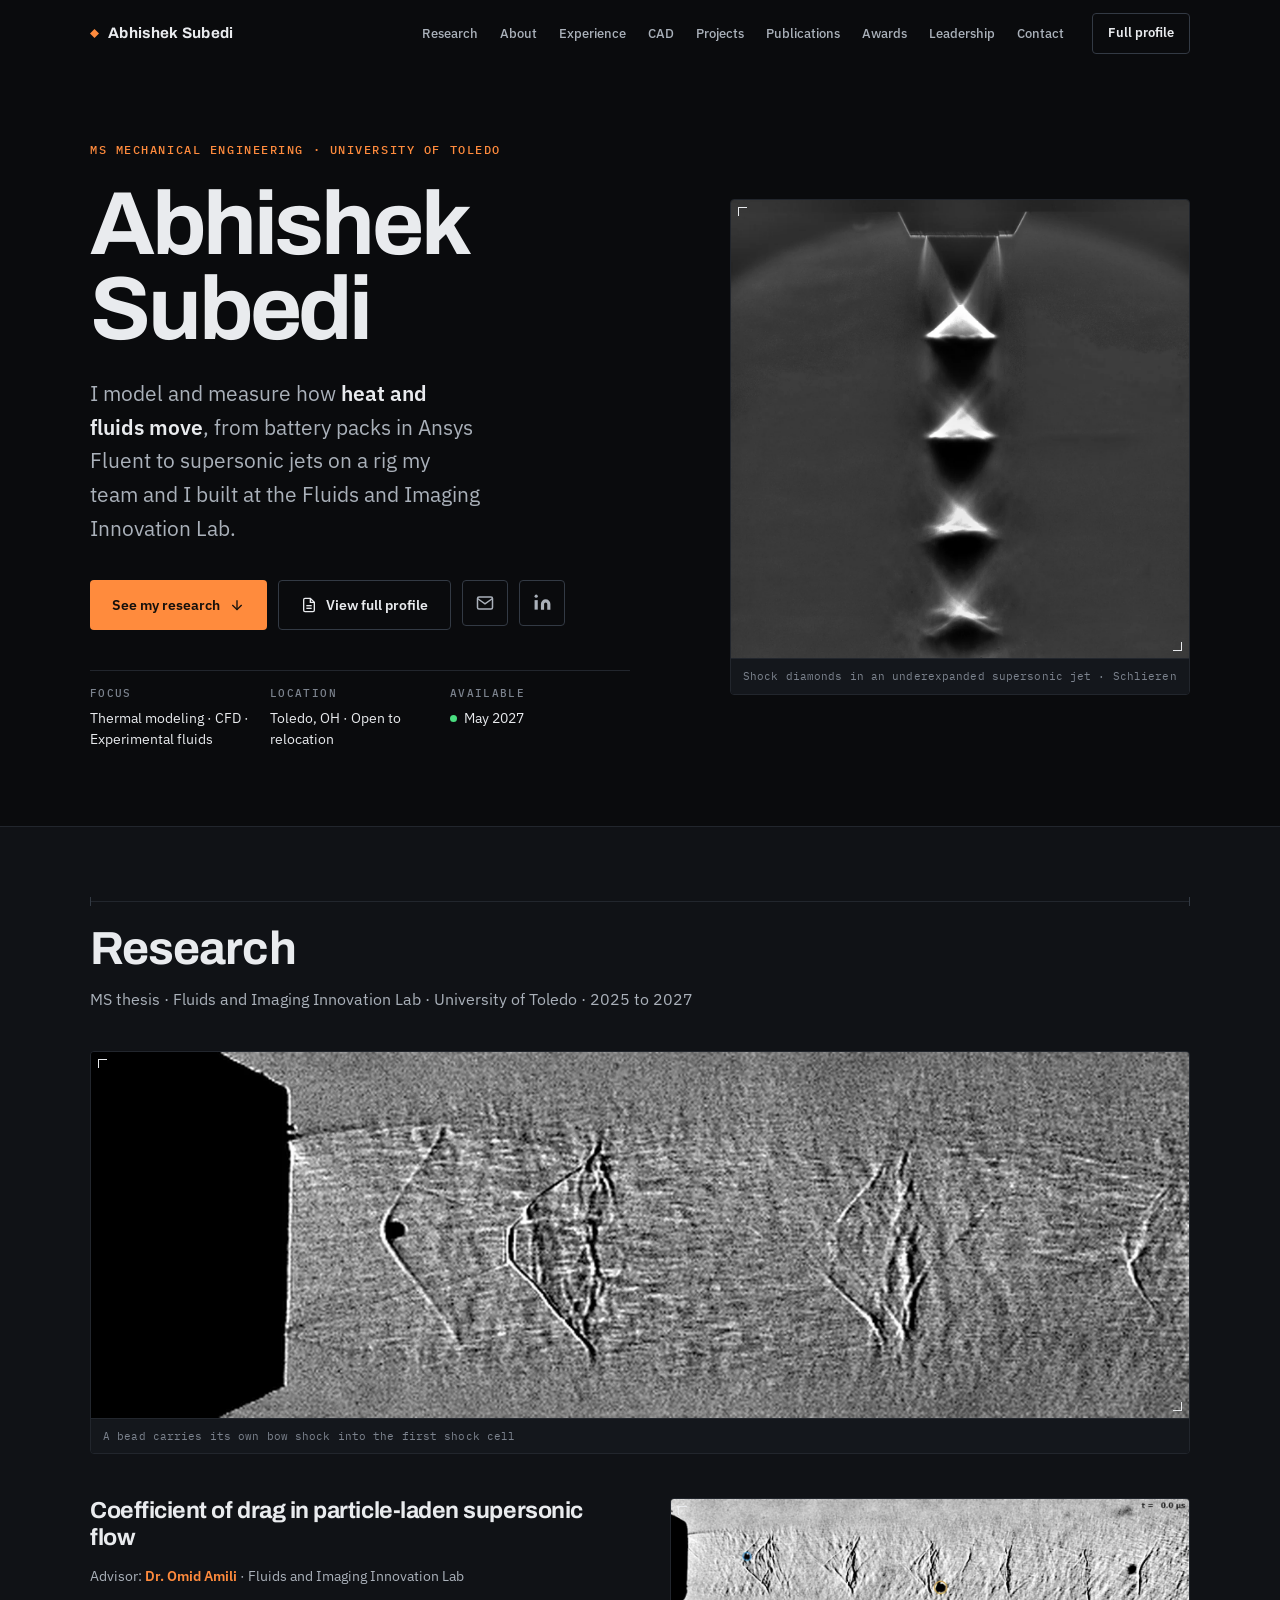
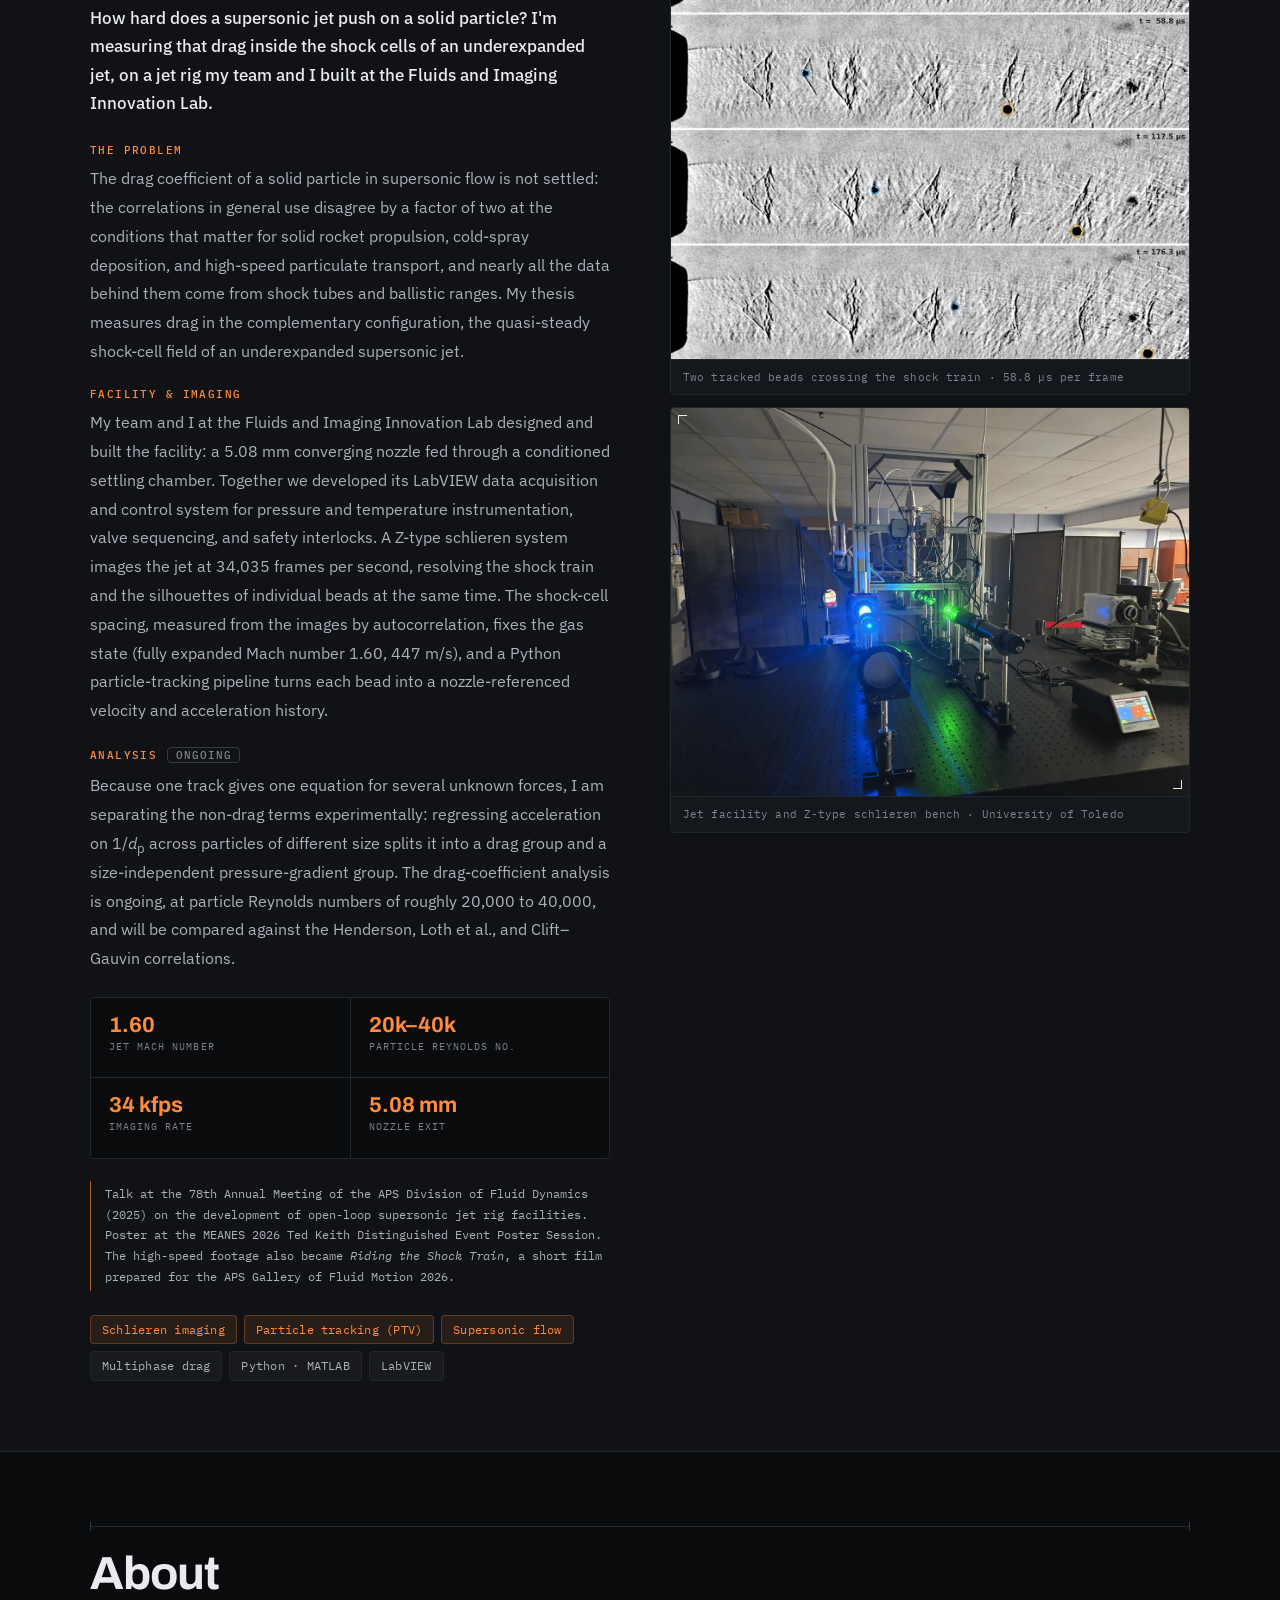
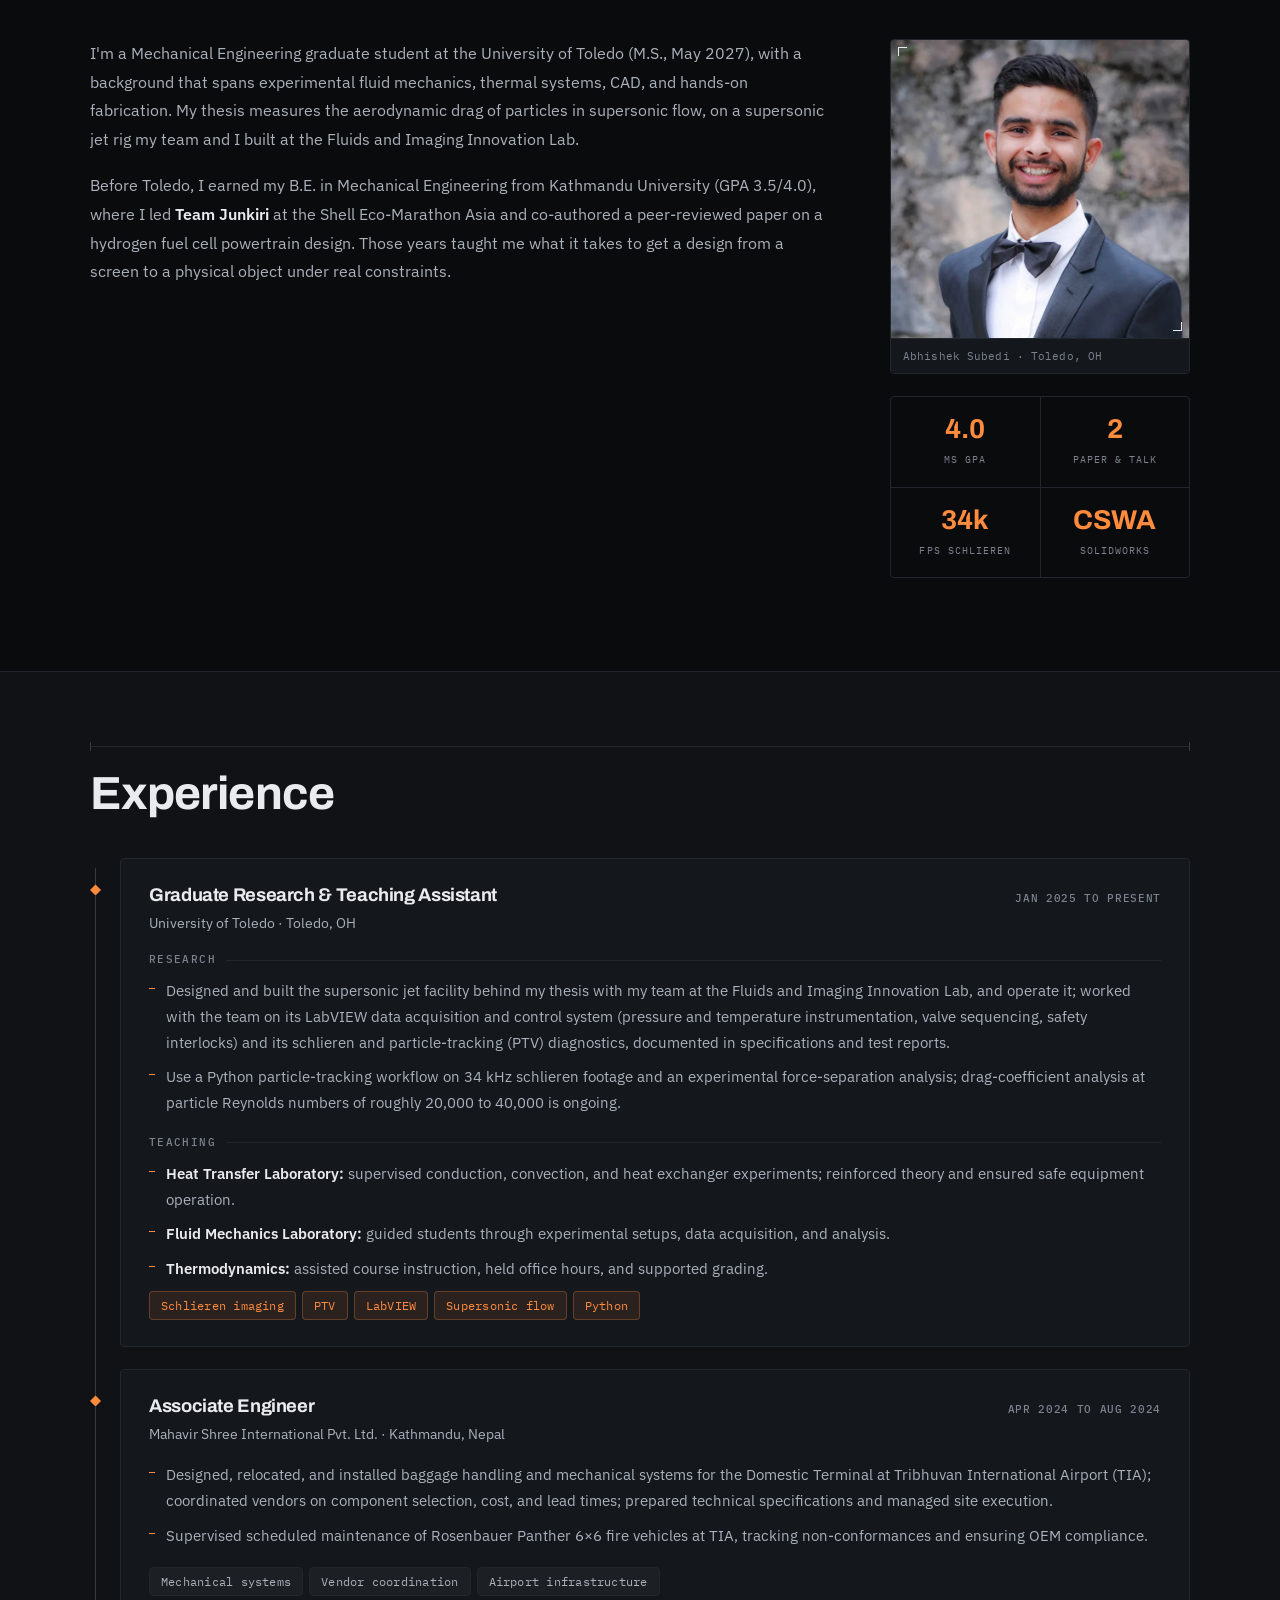
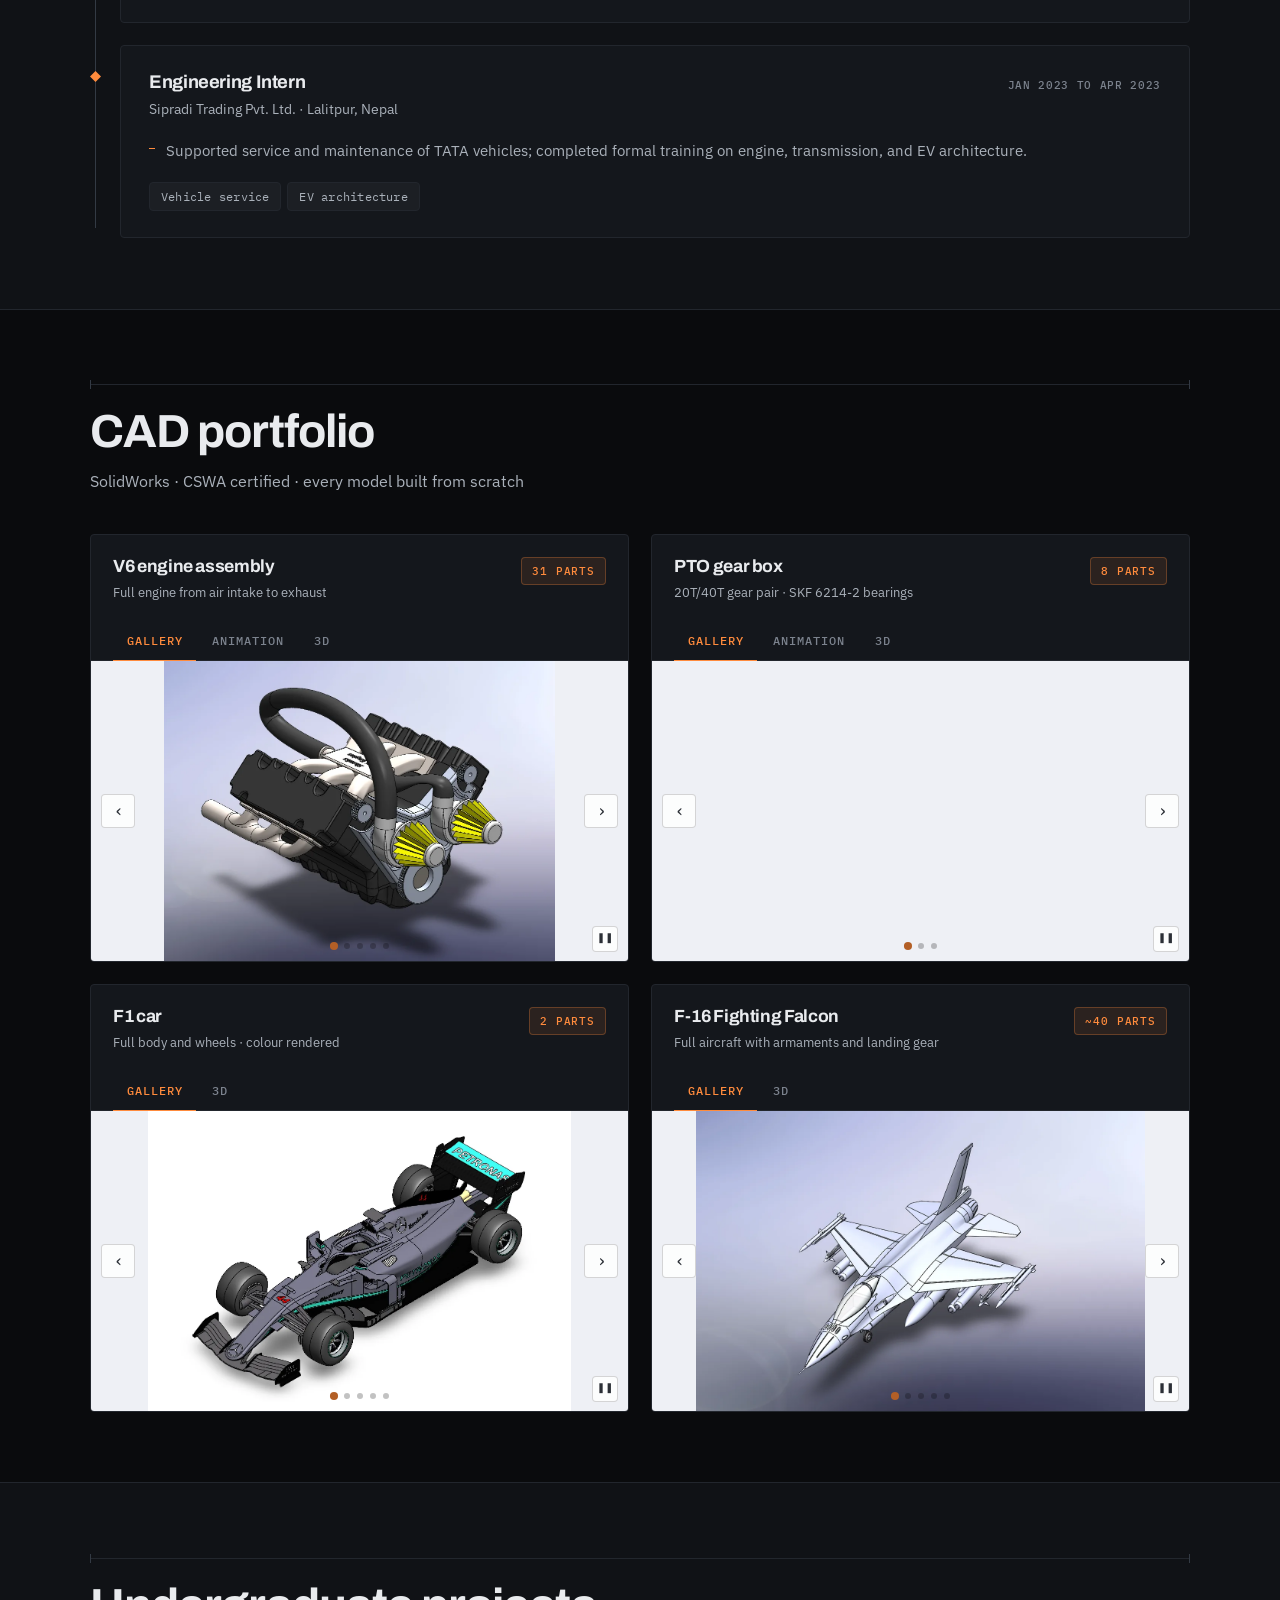
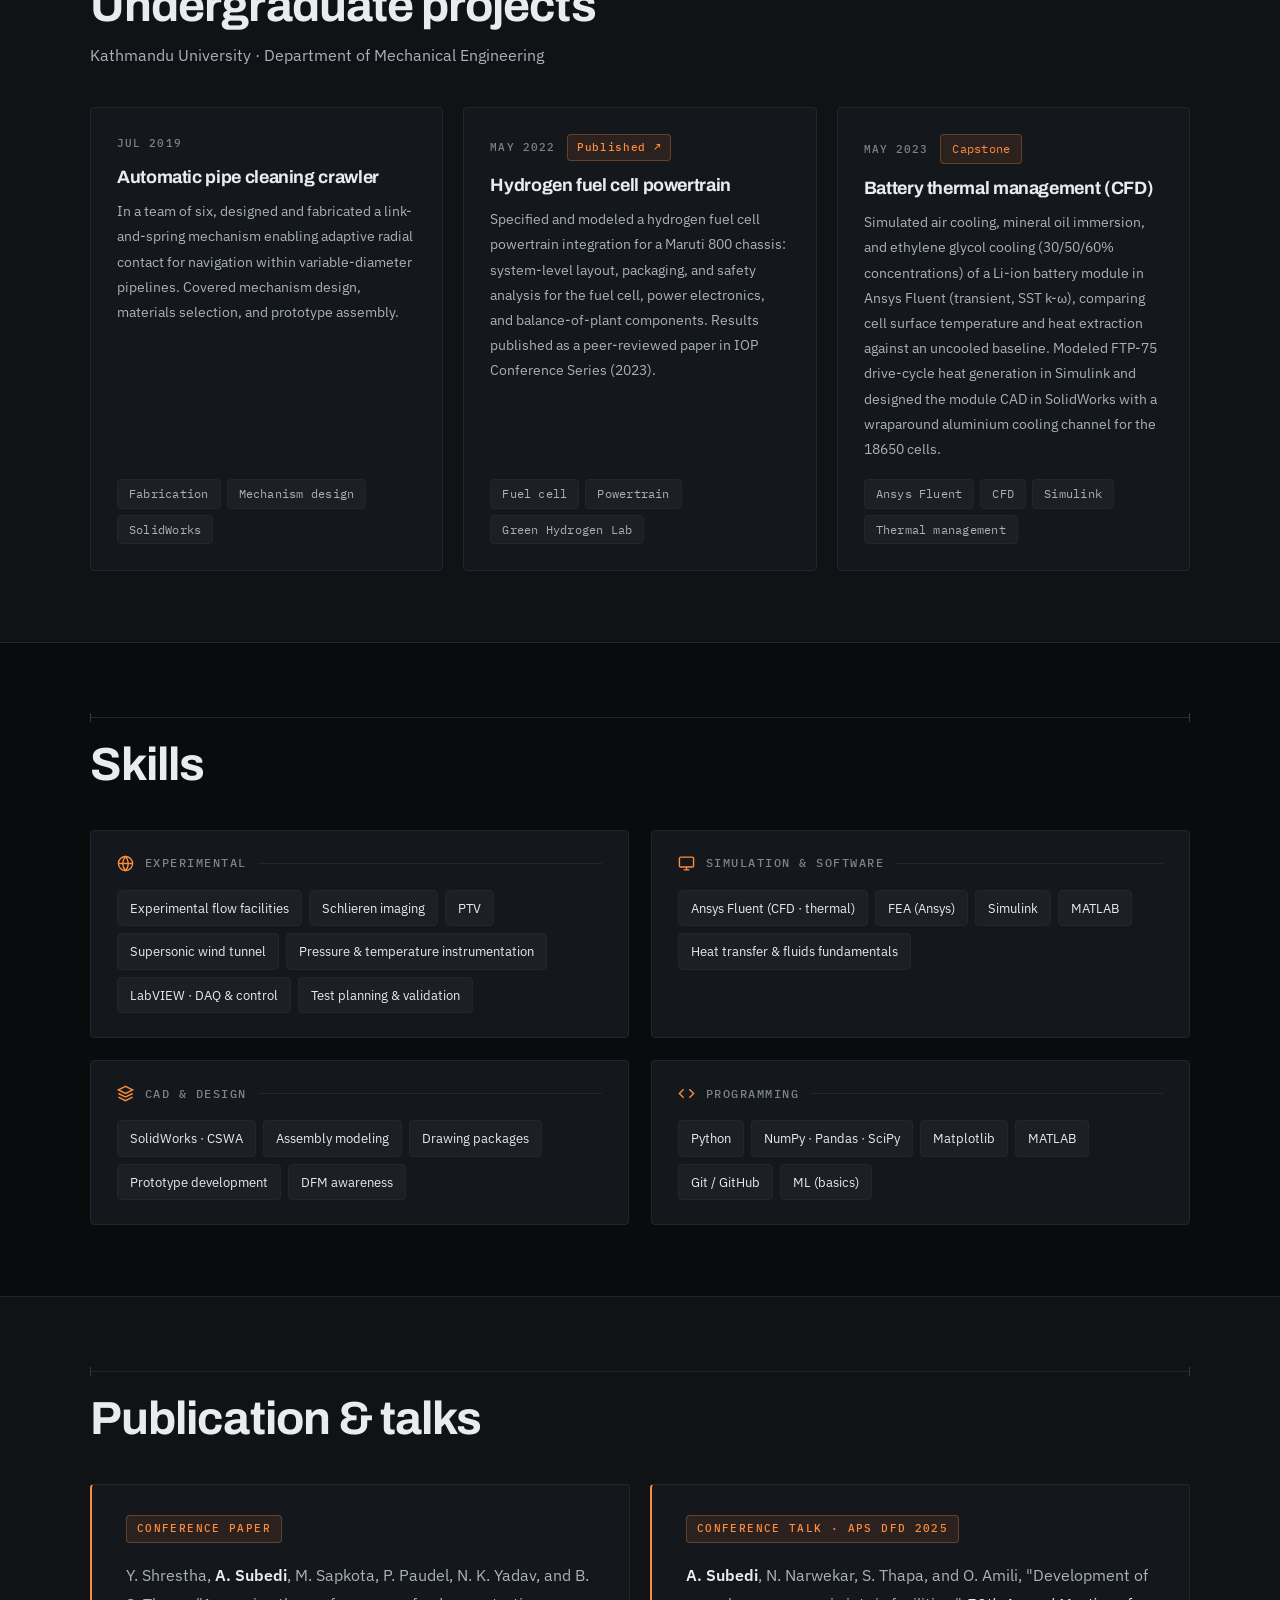
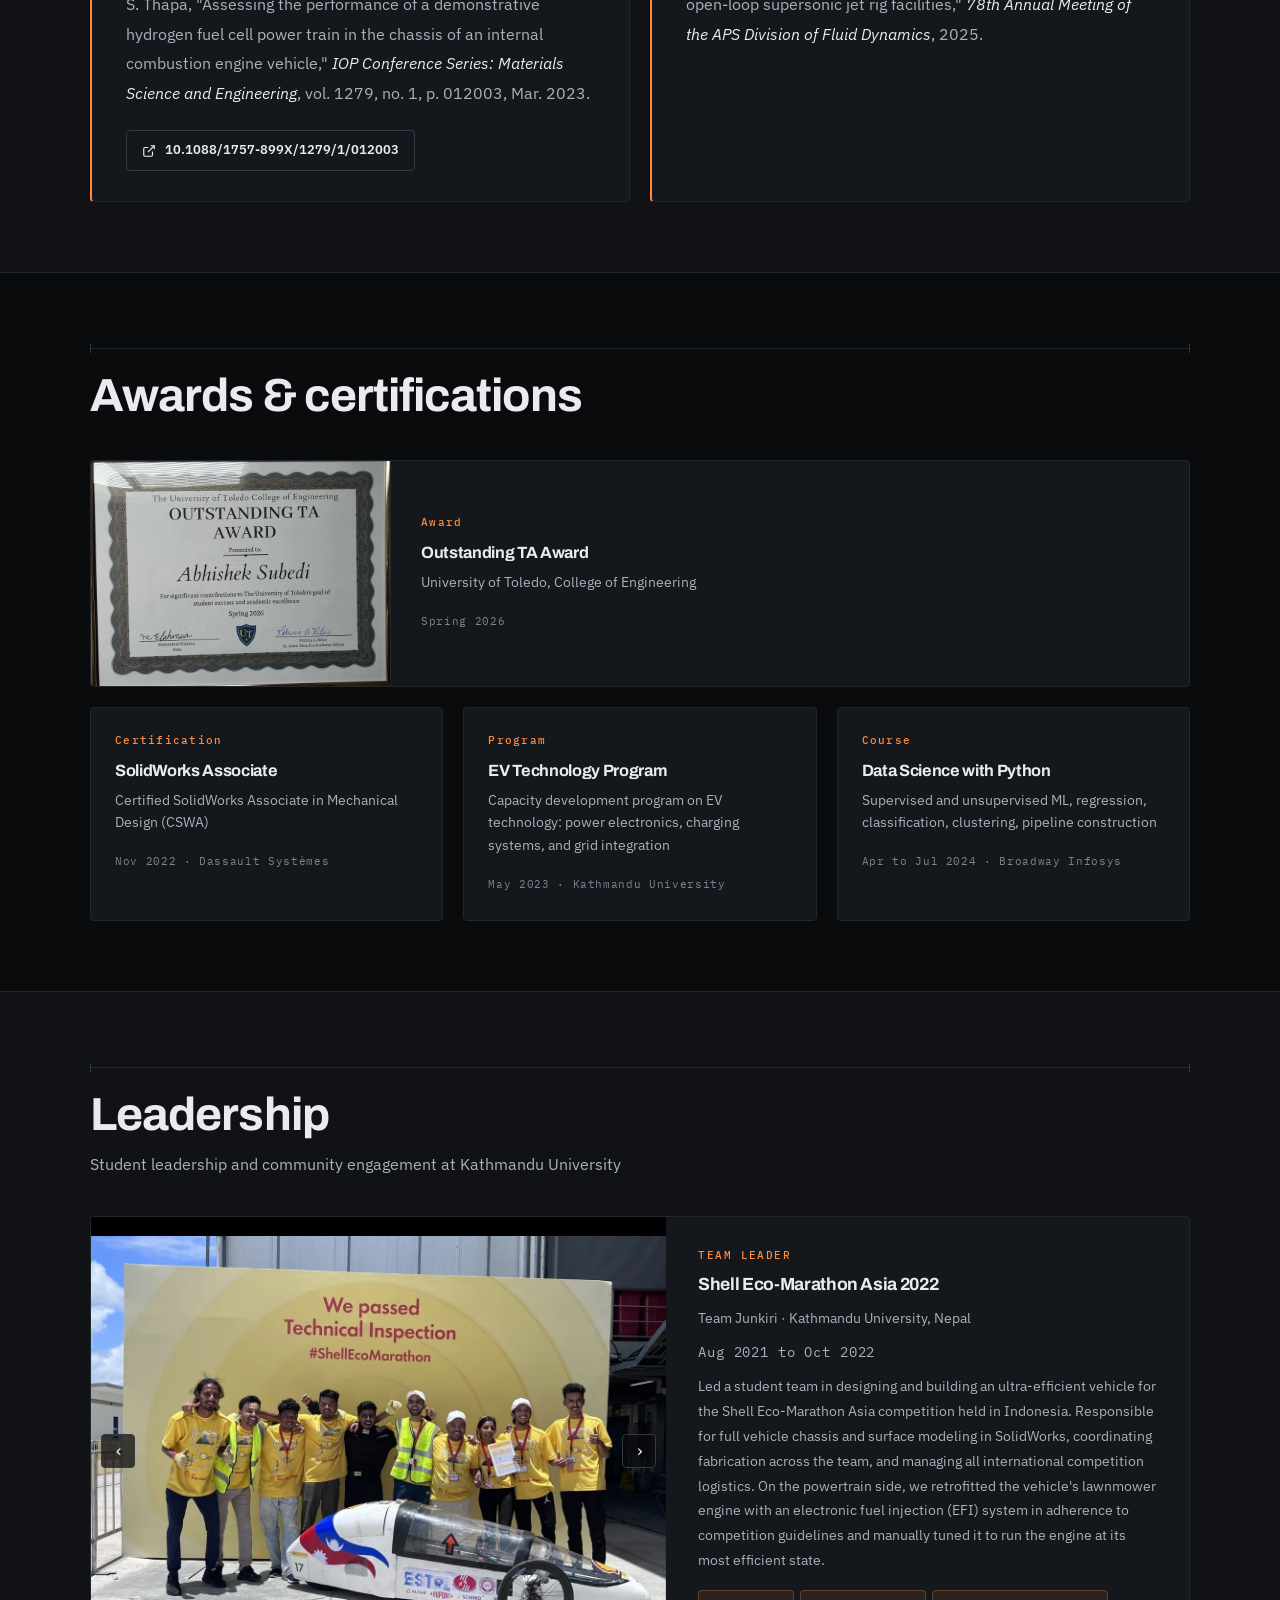
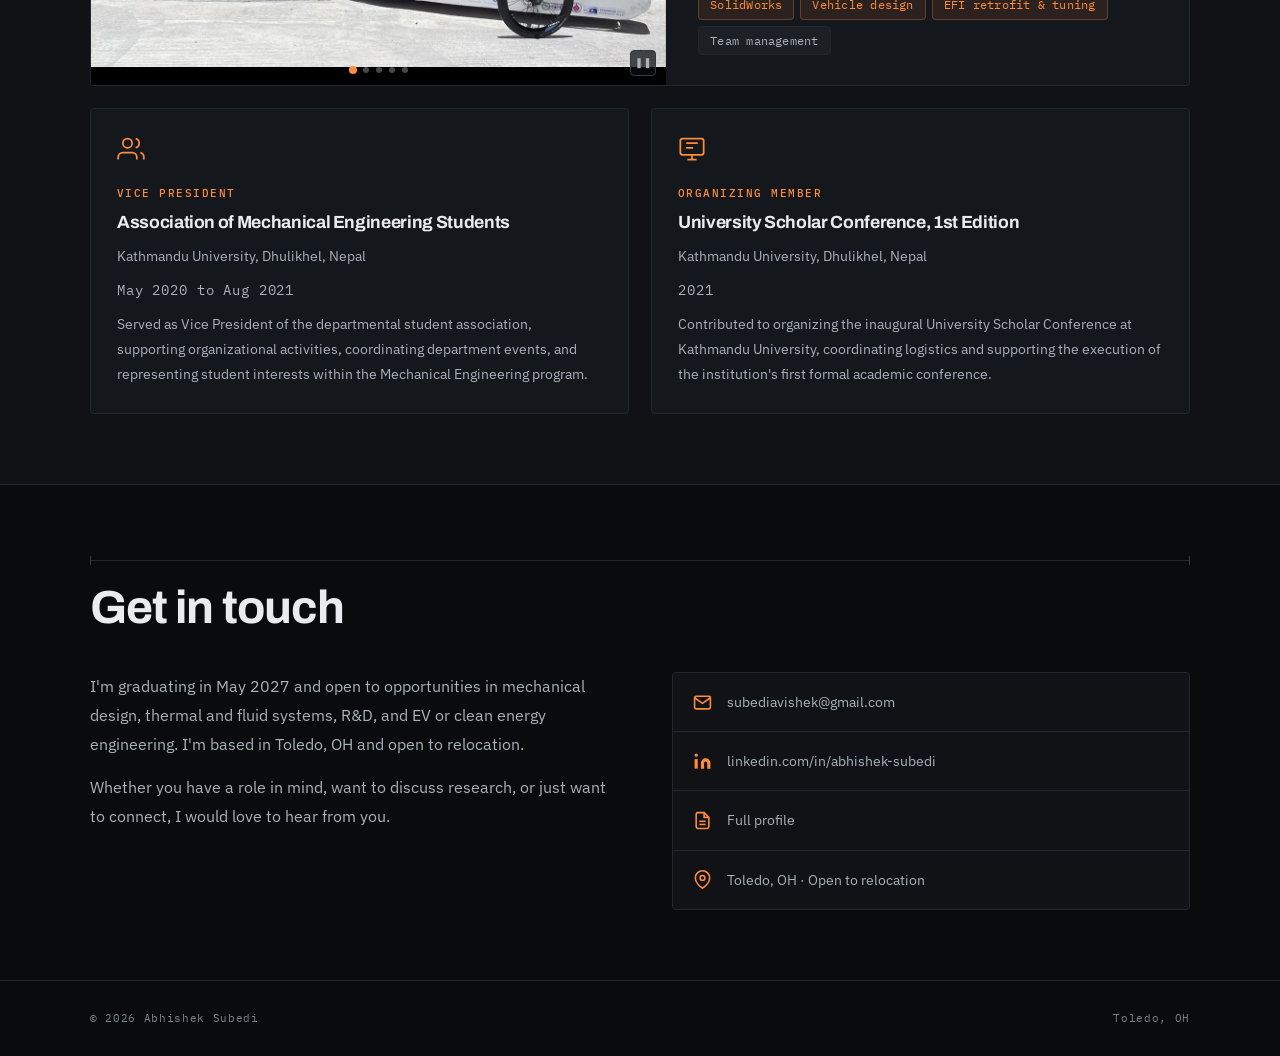
==== commit d4a7b716: "Correct PIV, LabVIEW credit, hydrogen, and crawler claims Measurements are PTV only, so drop PIV eve" ====
--- a/index_thermal.html
+++ b/index_thermal.html
@@ -64,7 +64,7 @@
       { "@type": "CollegeOrUniversity", "name": "University of Toledo" }
     ],
     "worksFor": { "@type": "CollegeOrUniversity", "name": "University of Toledo" },
-    "knowsAbout": ["Experimental Fluid Mechanics", "Schlieren Imaging", "Particle Image Velocimetry", "Supersonic Flow", "Thermal Systems", "Computational Fluid Dynamics", "SolidWorks", "LabVIEW"],
+    "knowsAbout": ["Experimental Fluid Mechanics", "Schlieren Imaging", "Particle Tracking Velocimetry", "Supersonic Flow", "Thermal Systems", "Computational Fluid Dynamics", "SolidWorks", "LabVIEW"],
     "sameAs": ["https://linkedin.com/in/abhishek-subedi-073a36193", "https://doi.org/10.1088/1757-899X/1279/1/012003"]
   }
   </script>
@@ -178,7 +178,7 @@
         <p>The drag coefficient of a solid particle in supersonic flow is not settled: the correlations in general use disagree by a factor of two at the conditions that matter for solid rocket propulsion, cold-spray deposition, and high-speed particulate transport, and nearly all the data behind them come from shock tubes and ballistic ranges. My thesis measures drag in the complementary configuration, the quasi-steady shock-cell field of an underexpanded supersonic jet.</p>
 
         <h4 class="research-label">Facility &amp; imaging</h4>
-        <p>My team and I at the Fluids and Imaging Innovation Lab designed and built the facility: a 5.08&nbsp;mm converging nozzle fed through a conditioned settling chamber. I developed its LabVIEW data acquisition and control system for pressure and temperature instrumentation, valve sequencing, and safety interlocks. A Z-type schlieren system images the jet at 34,035 frames per second, resolving the shock train and the silhouettes of individual beads at the same time. The shock-cell spacing, measured from the images by autocorrelation, fixes the gas state (fully expanded Mach number 1.60, 447&nbsp;m/s), and a Python particle-tracking pipeline turns each bead into a nozzle-referenced velocity and acceleration history.</p>
+        <p>My team and I at the Fluids and Imaging Innovation Lab designed and built the facility: a 5.08&nbsp;mm converging nozzle fed through a conditioned settling chamber. Together we developed its LabVIEW data acquisition and control system for pressure and temperature instrumentation, valve sequencing, and safety interlocks. A Z-type schlieren system images the jet at 34,035 frames per second, resolving the shock train and the silhouettes of individual beads at the same time. The shock-cell spacing, measured from the images by autocorrelation, fixes the gas state (fully expanded Mach number 1.60, 447&nbsp;m/s), and a Python particle-tracking pipeline turns each bead into a nozzle-referenced velocity and acceleration history.</p>
 
         <h4 class="research-label">Analysis <span class="research-status">ongoing</span></h4>
         <p>Because one track gives one equation for several unknown forces, I am separating the non-drag terms experimentally: regressing acceleration on 1/<i>d</i><sub>p</sub> across particles of different size splits it into a drag group and a size-independent pressure-gradient group. The drag-coefficient analysis is ongoing, at particle Reynolds numbers of roughly 20,000 to 40,000, and will be compared against the Henderson, Loth et al., and Clift–Gauvin correlations.</p>
@@ -230,7 +230,7 @@
     <div class="about-grid reveal">
       <div class="about-text">
         <p>I'm a Mechanical Engineering graduate student at the University of Toledo (M.S., May 2027), with a background that spans experimental fluid mechanics, thermal systems, CAD, and hands-on fabrication. My thesis measures the aerodynamic drag of particles in supersonic flow, on a supersonic jet rig my team and I built at the Fluids and Imaging Innovation Lab.</p>
-        <p>Before Toledo, I earned my B.E. in Mechanical Engineering from Kathmandu University (GPA 3.5/4.0), where I led <strong>Team Junkiri</strong> at the Shell Eco-Marathon Asia and co-authored a peer-reviewed paper on a hydrogen fuel cell powertrain retrofit. Those years taught me what it takes to get a design from a screen to a physical object under real constraints.</p>
+        <p>Before Toledo, I earned my B.E. in Mechanical Engineering from Kathmandu University (GPA 3.5/4.0), where I led <strong>Team Junkiri</strong> at the Shell Eco-Marathon Asia and co-authored a peer-reviewed paper on a hydrogen fuel cell powertrain design. Those years taught me what it takes to get a design from a screen to a physical object under real constraints.</p>
       </div>
 
       <div class="about-sidebar">
@@ -278,8 +278,8 @@
           </div>
           <p class="exp-type">Research</p>
           <ul class="exp-list">
-            <li>Designed and built the supersonic jet facility behind my thesis with my team at the Fluids and Imaging Innovation Lab, and operate it; developed its LabVIEW data acquisition and control system (pressure and temperature instrumentation, valve sequencing, safety interlocks) and its schlieren and PIV/PTV diagnostics, documented in specifications and test reports.</li>
-            <li>Built a Python particle-tracking pipeline for 34&nbsp;kHz schlieren footage and an experimental force-separation method; drag-coefficient analysis at particle Reynolds numbers of roughly 20,000 to 40,000 is ongoing.</li>
+            <li>Designed and built the supersonic jet facility behind my thesis with my team at the Fluids and Imaging Innovation Lab, and operate it; worked with the team on its LabVIEW data acquisition and control system (pressure and temperature instrumentation, valve sequencing, safety interlocks) and its schlieren and particle-tracking (PTV) diagnostics, documented in specifications and test reports.</li>
+            <li>Use a Python particle-tracking workflow on 34&nbsp;kHz schlieren footage and an experimental force-separation analysis; drag-coefficient analysis at particle Reynolds numbers of roughly 20,000 to 40,000 is ongoing.</li>
           </ul>
           <div class="fold" data-fold="Show teaching roles">
             <p class="exp-type">Teaching</p>
@@ -291,7 +291,7 @@
           </div>
           <div class="exp-tags">
             <span class="tag tag-signal">Schlieren imaging</span>
-            <span class="tag tag-signal">PIV / PTV</span>
+            <span class="tag tag-signal">PTV</span>
             <span class="tag tag-signal">LabVIEW</span>
             <span class="tag tag-signal">Supersonic flow</span>
             <span class="tag tag-signal">Python</span>
@@ -556,7 +556,7 @@
       <div class="project-card">
         <div class="project-meta"><span class="project-date">Jul 2019</span></div>
         <h3>Automatic pipe cleaning crawler</h3>
-        <p>Designed and fabricated a link-and-spring mechanism enabling adaptive radial contact for navigation within variable-diameter pipelines. Covered mechanism design, materials selection, dimensional calculations, and prototype assembly.</p>
+        <p>In a team of six, designed and fabricated a link-and-spring mechanism enabling adaptive radial contact for navigation within variable-diameter pipelines. Covered mechanism design, materials selection, and prototype assembly.</p>
         <div class="project-tags">
           <span class="tag">Fabrication</span>
           <span class="tag">Mechanism design</span>
@@ -612,7 +612,7 @@
           Experimental
         </h3>
         <div class="skill-tags">
-          <span>Experimental flow facilities</span><span>Schlieren imaging</span><span>PIV / PTV</span><span>Supersonic wind tunnel</span><span>Pressure &amp; temperature instrumentation</span><span>LabVIEW · DAQ &amp; control</span><span>Test planning &amp; validation</span>
+          <span>Experimental flow facilities</span><span>Schlieren imaging</span><span>PTV</span><span>Supersonic wind tunnel</span><span>Pressure &amp; temperature instrumentation</span><span>LabVIEW · DAQ &amp; control</span><span>Test planning &amp; validation</span>
         </div>
       </div>
       <div class="skill-group">
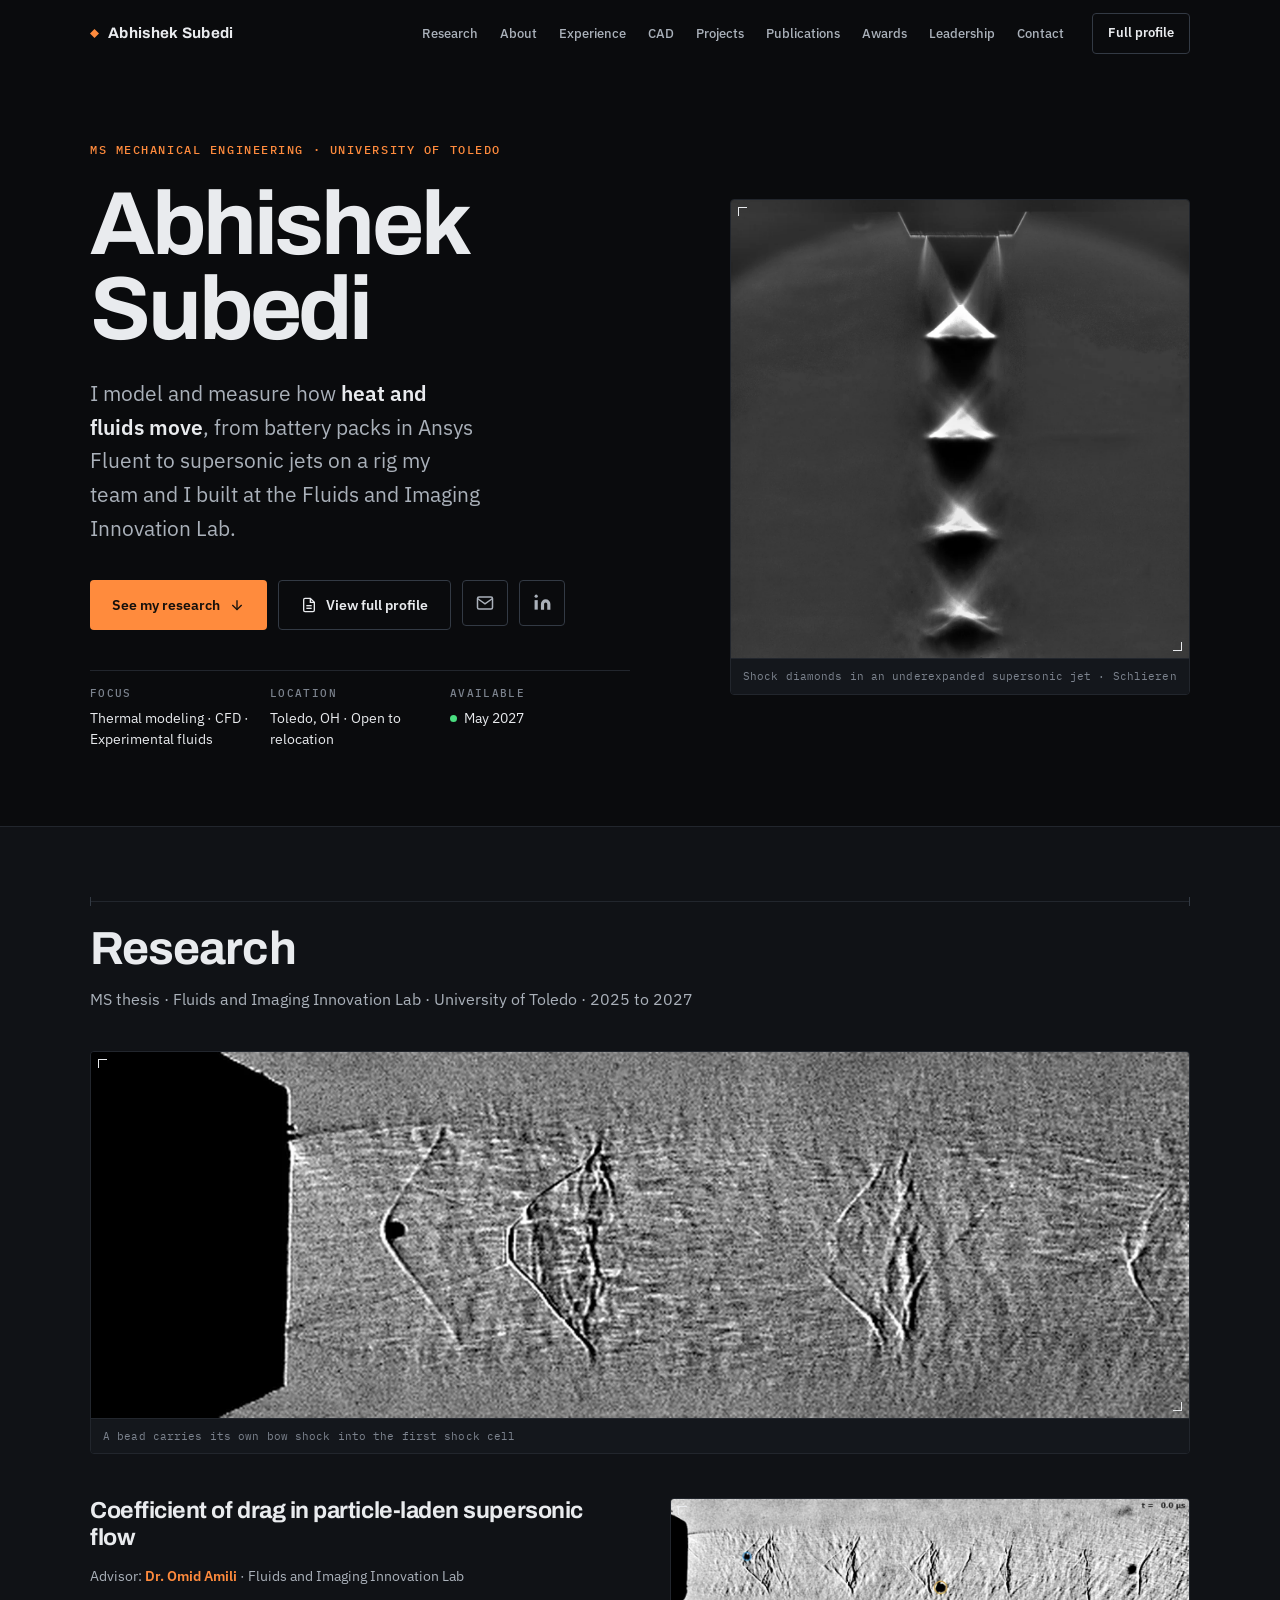
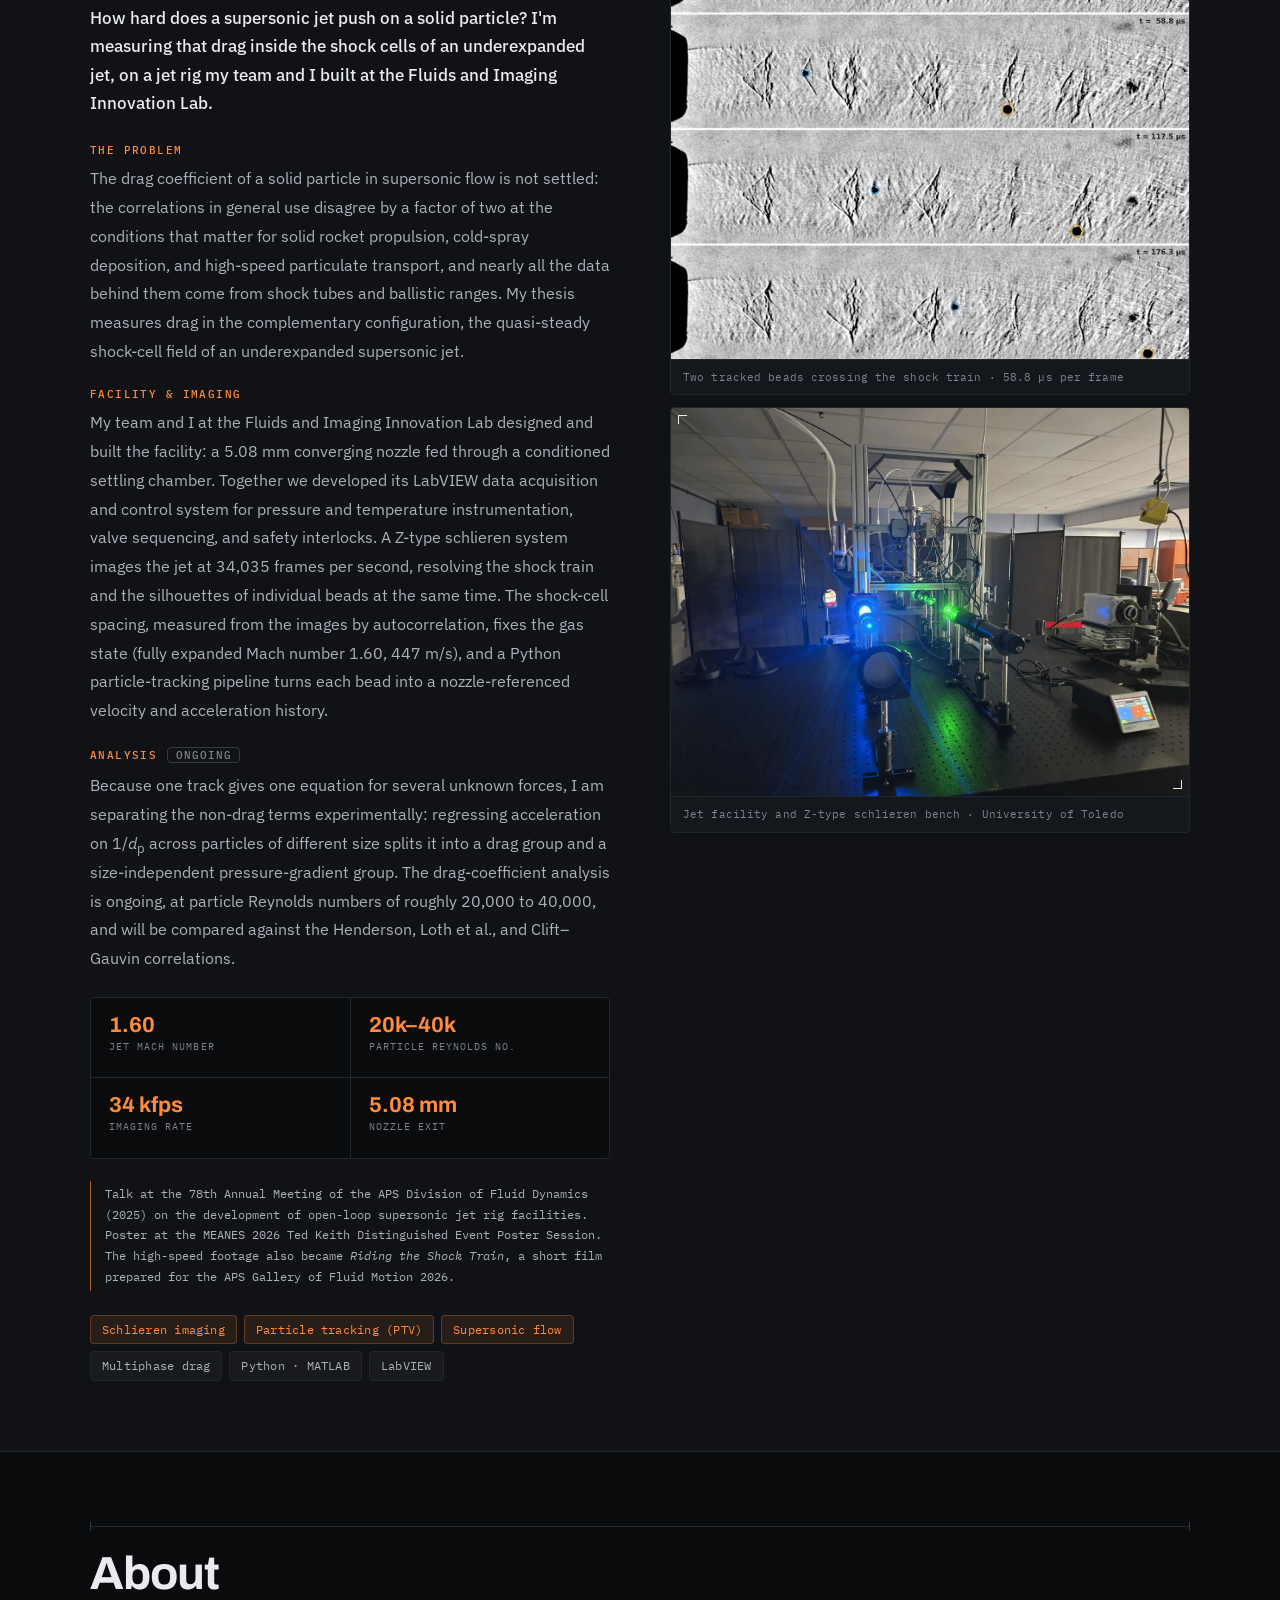
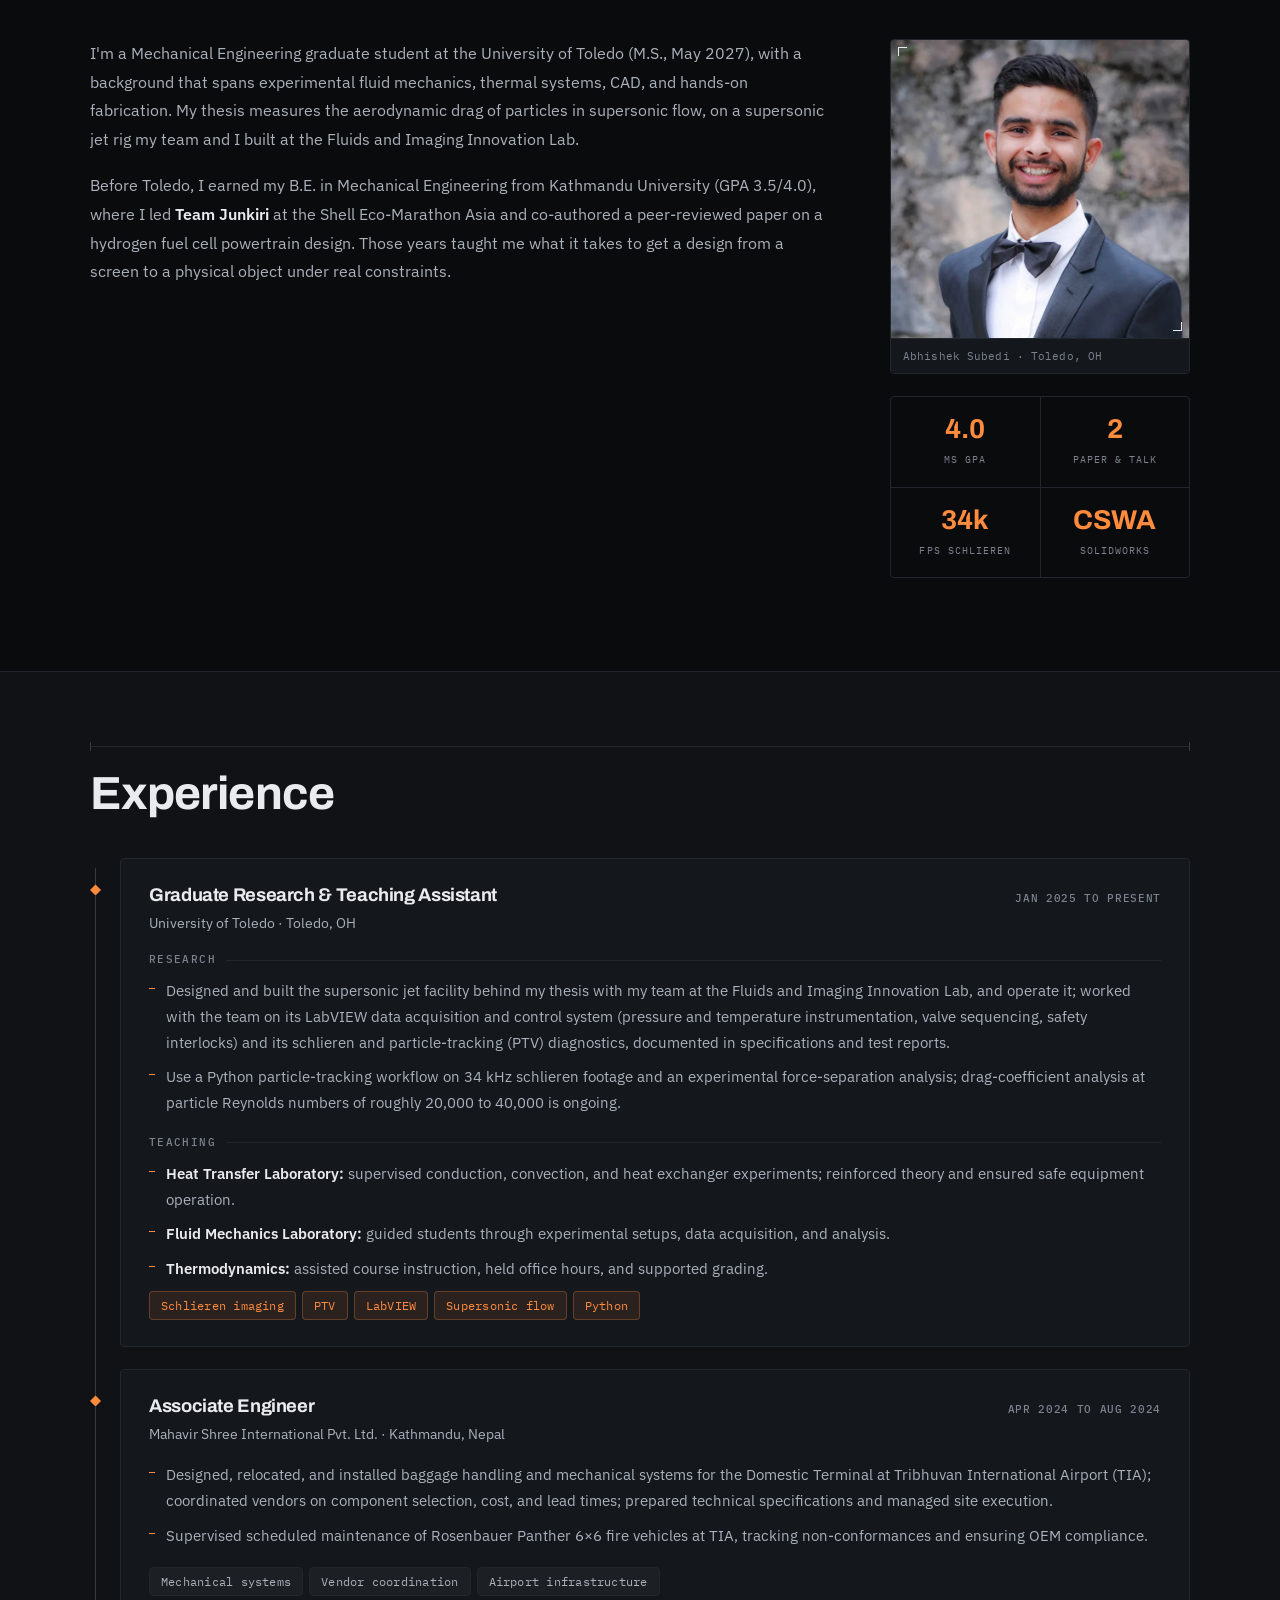
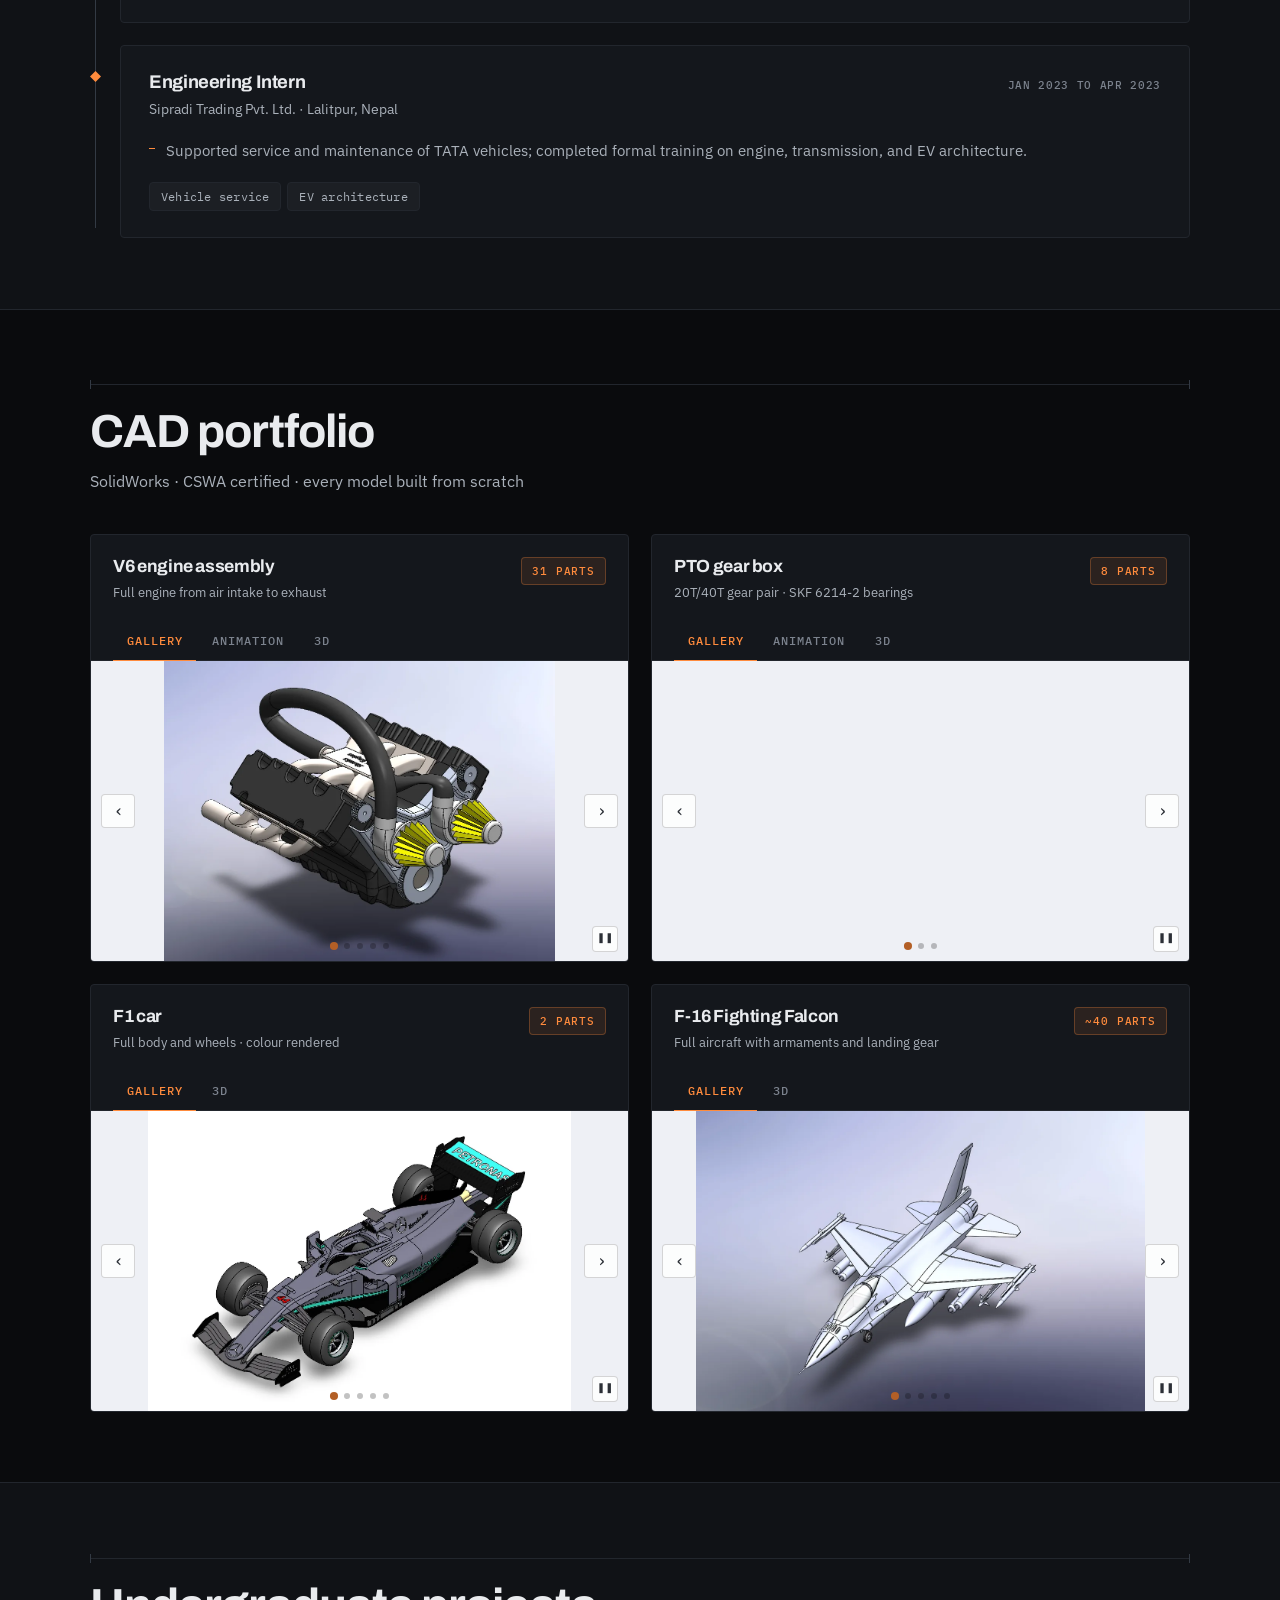
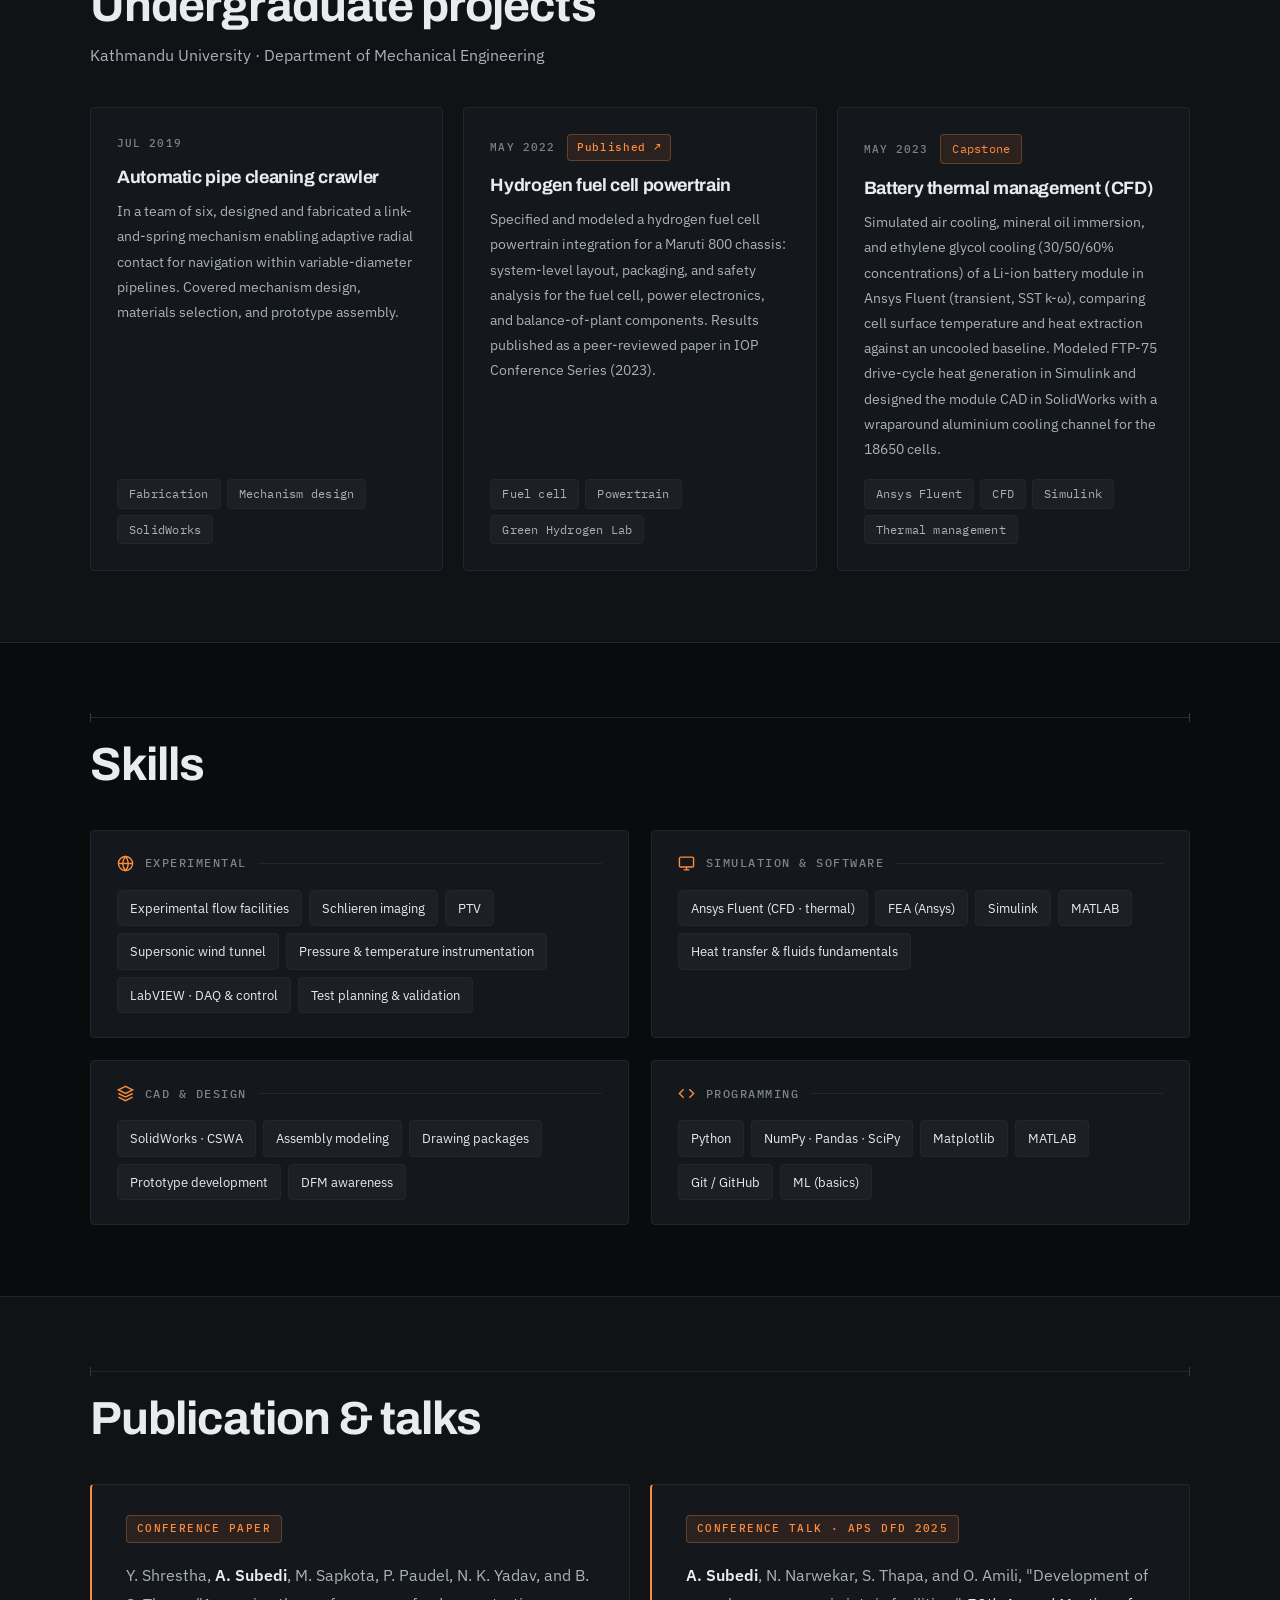
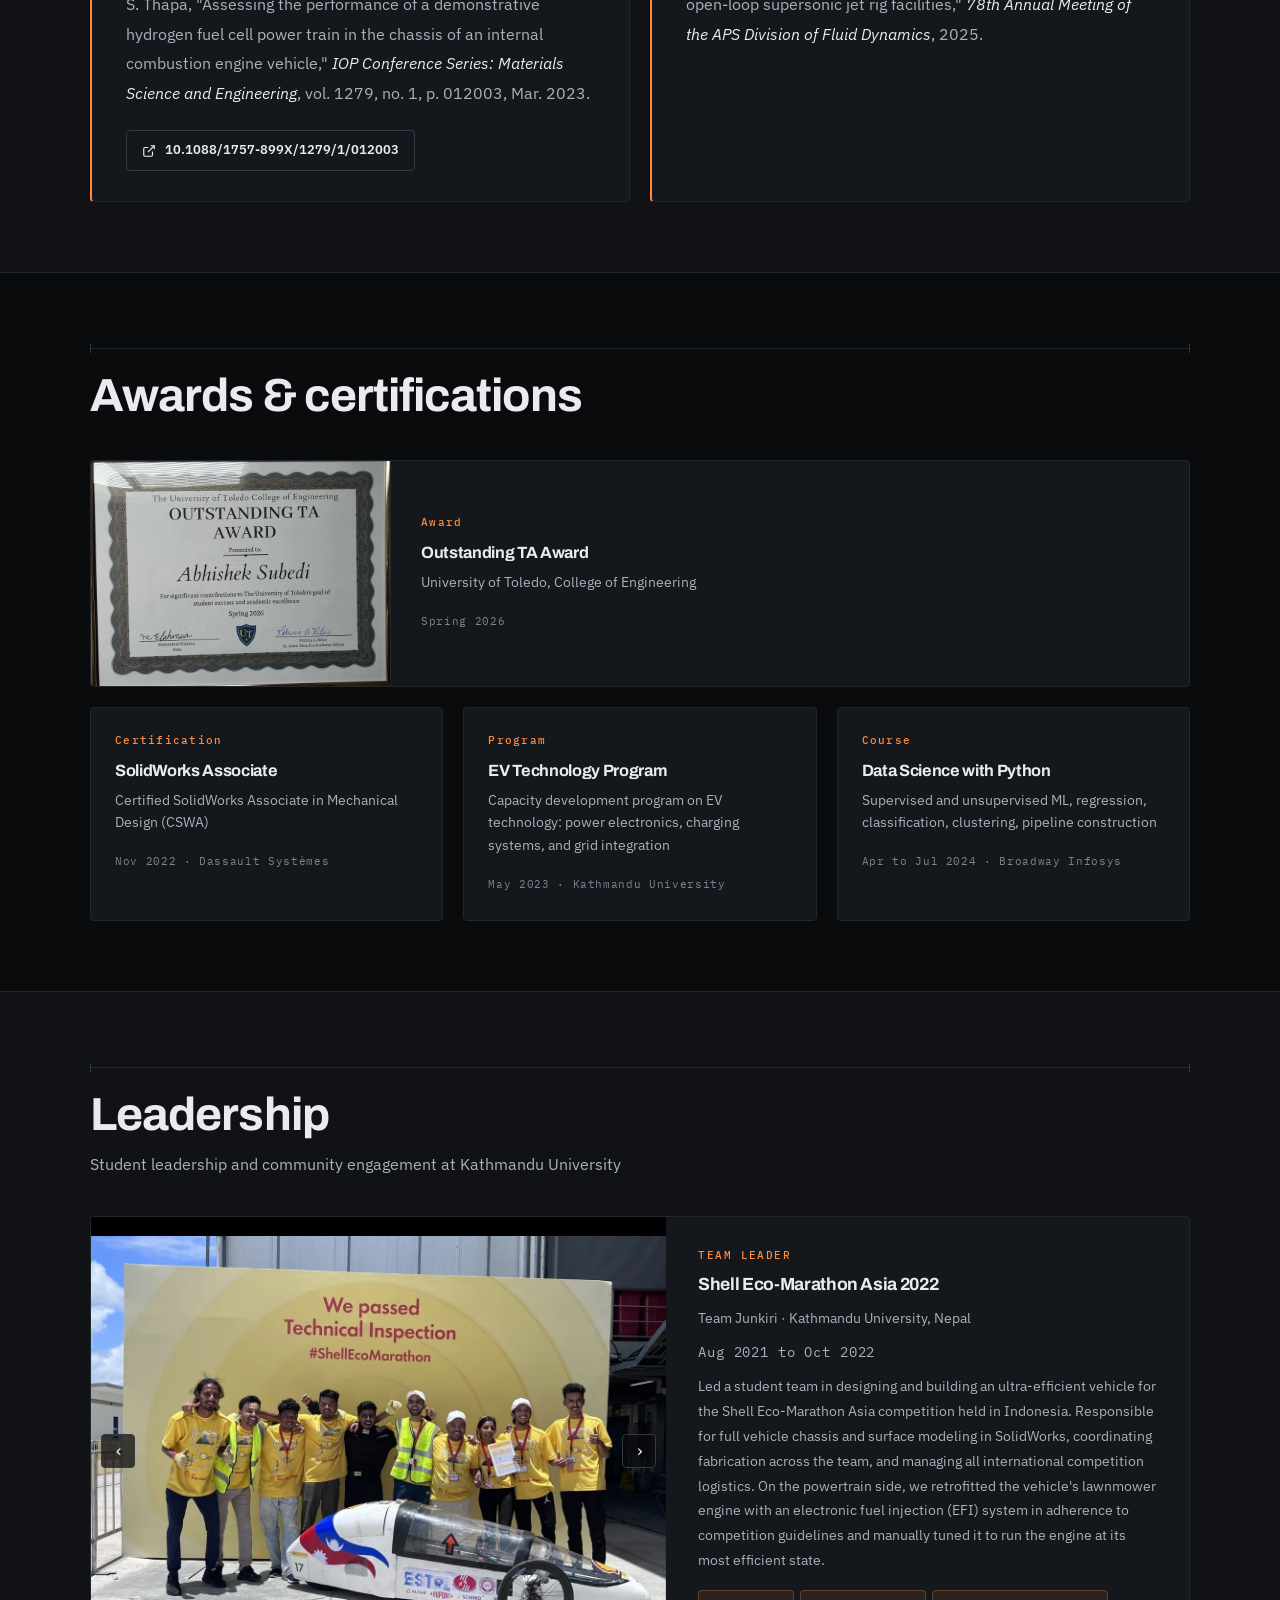
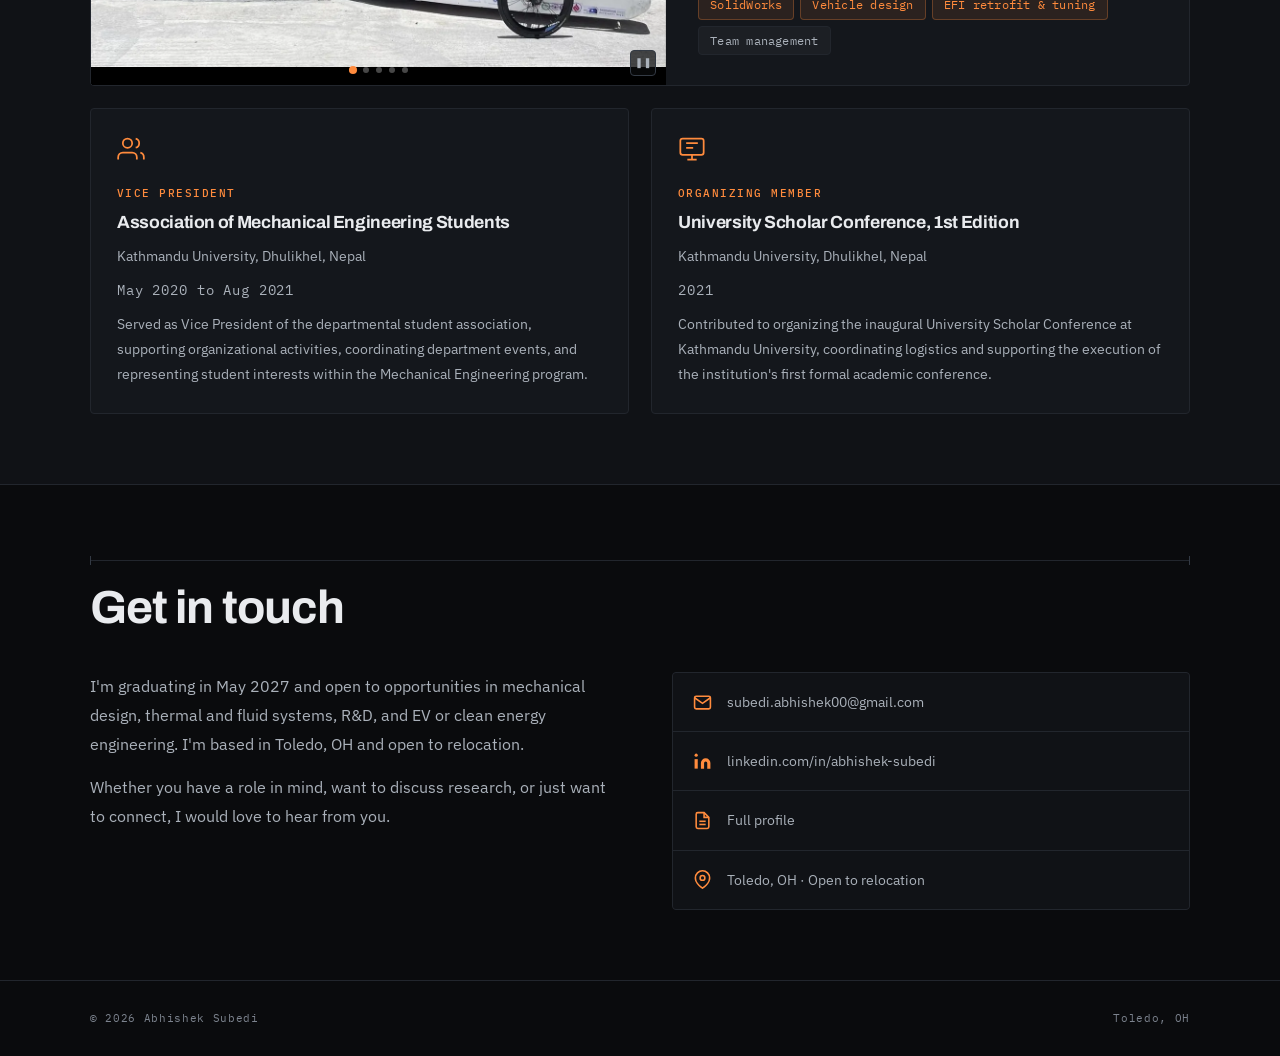
==== commit 680e69d6: "Remove outdated files and update the contact email Remove four unlinked documents that were out of d" ====
--- a/index_thermal.html
+++ b/index_thermal.html
@@ -57,7 +57,7 @@
     "url": "https://abhisheksubedi.name.np/",
     "image": "https://abhisheksubedi.name.np/assets/images/og-card.jpg",
     "jobTitle": "Thermal Modeling Engineer",
-    "email": "mailto:subediavishek@gmail.com",
+    "email": "mailto:subedi.abhishek00@gmail.com",
     "address": { "@type": "PostalAddress", "addressLocality": "Toledo", "addressRegion": "OH", "addressCountry": "US" },
     "alumniOf": [
       { "@type": "CollegeOrUniversity", "name": "Kathmandu University" },
@@ -806,9 +806,9 @@
         <p>Whether you have a role in mind, want to discuss research, or just want to connect, I would love to hear from you.</p>
       </div>
       <div class="contact-links">
-        <a href="mailto:subediavishek@gmail.com" class="contact-item">
+        <a href="mailto:subedi.abhishek00@gmail.com" class="contact-item">
           <svg width="19" height="19" viewBox="0 0 24 24" fill="none" stroke="currentColor" stroke-width="2" aria-hidden="true"><path d="M4 4h16c1.1 0 2 .9 2 2v12c0 1.1-.9 2-2 2H4c-1.1 0-2-.9-2-2V6c0-1.1.9-2 2-2z"/><polyline points="22,6 12,13 2,6"/></svg>
-          <span>subediavishek@gmail.com</span>
+          <span>subedi.abhishek00@gmail.com</span>
         </a>
         <a href="https://linkedin.com/in/abhishek-subedi-073a36193" class="contact-item" target="_blank" rel="noopener">
           <svg width="19" height="19" viewBox="0 0 24 24" fill="currentColor" aria-hidden="true"><path d="M16 8a6 6 0 016 6v7h-4v-7a2 2 0 00-2-2 2 2 0 00-2 2v7h-4v-7a6 6 0 016-6z"/><rect x="2" y="9" width="4" height="12"/><circle cx="4" cy="4" r="2"/></svg>
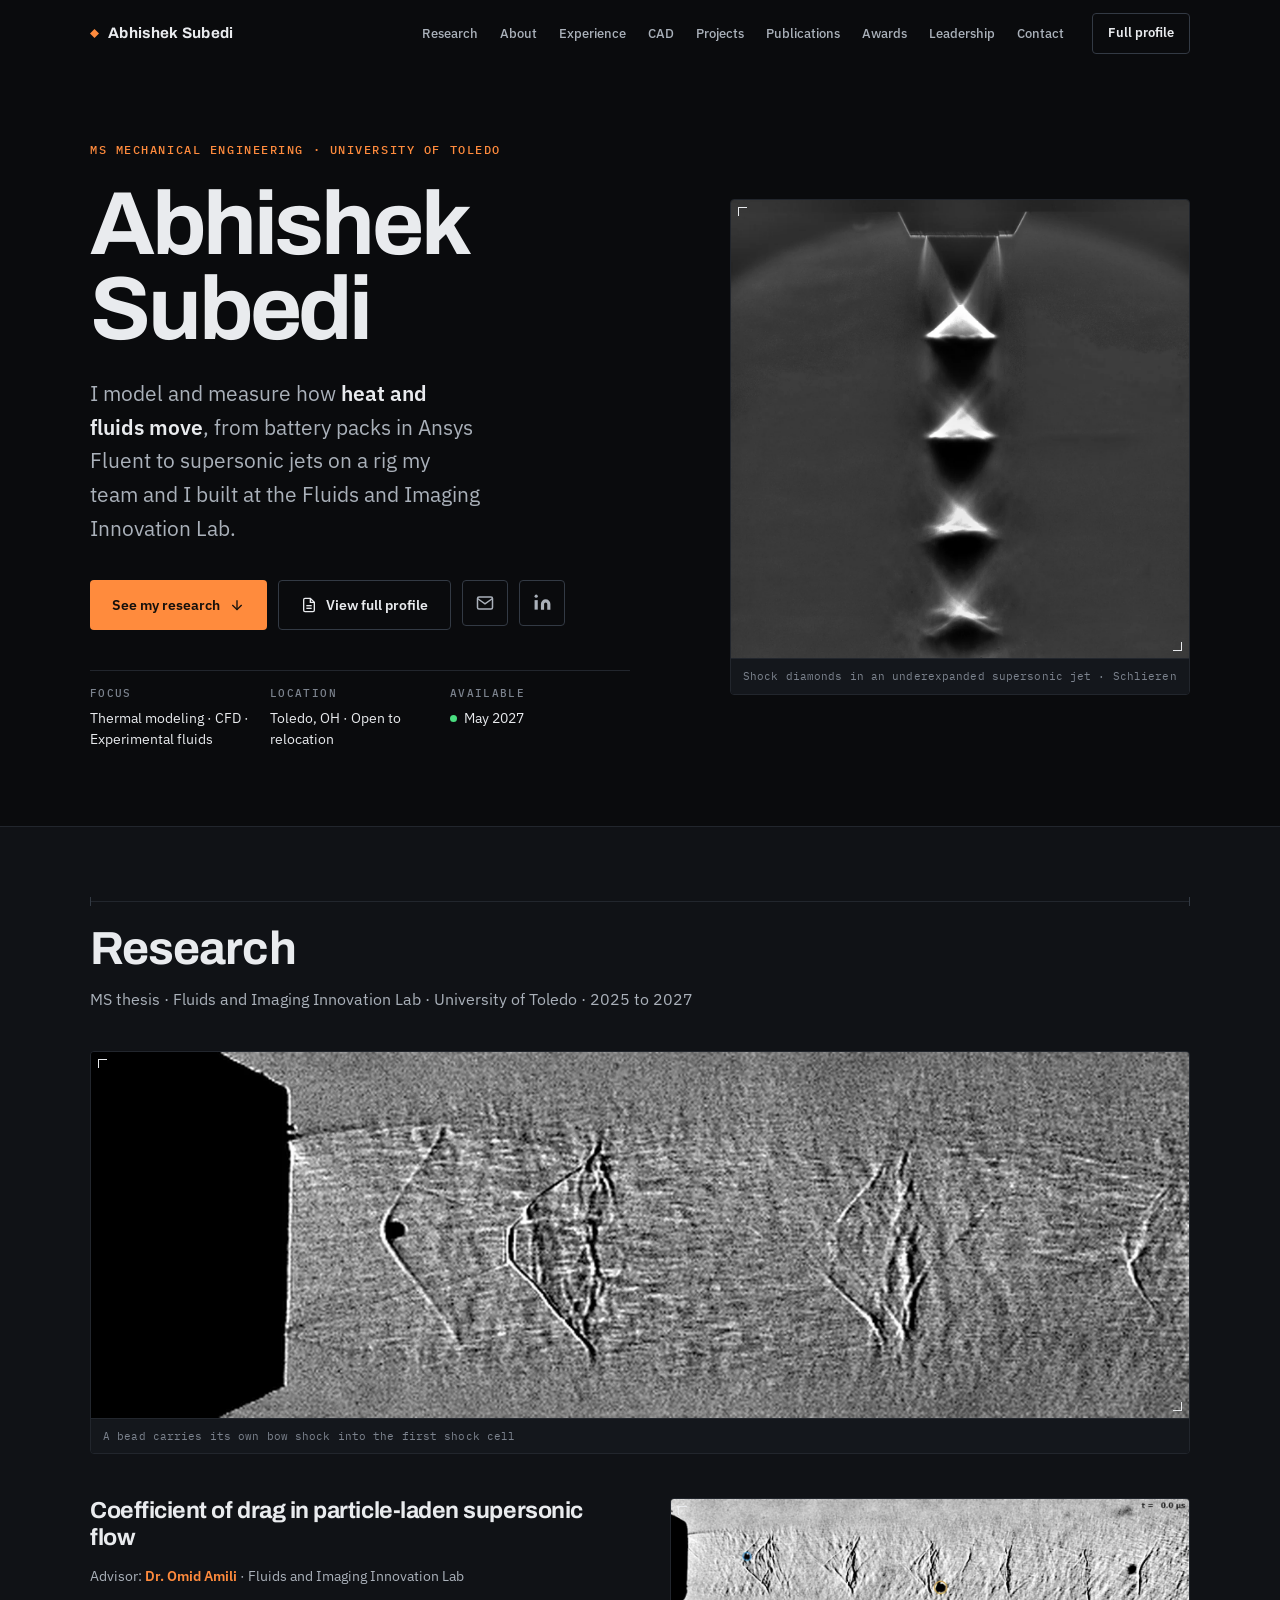
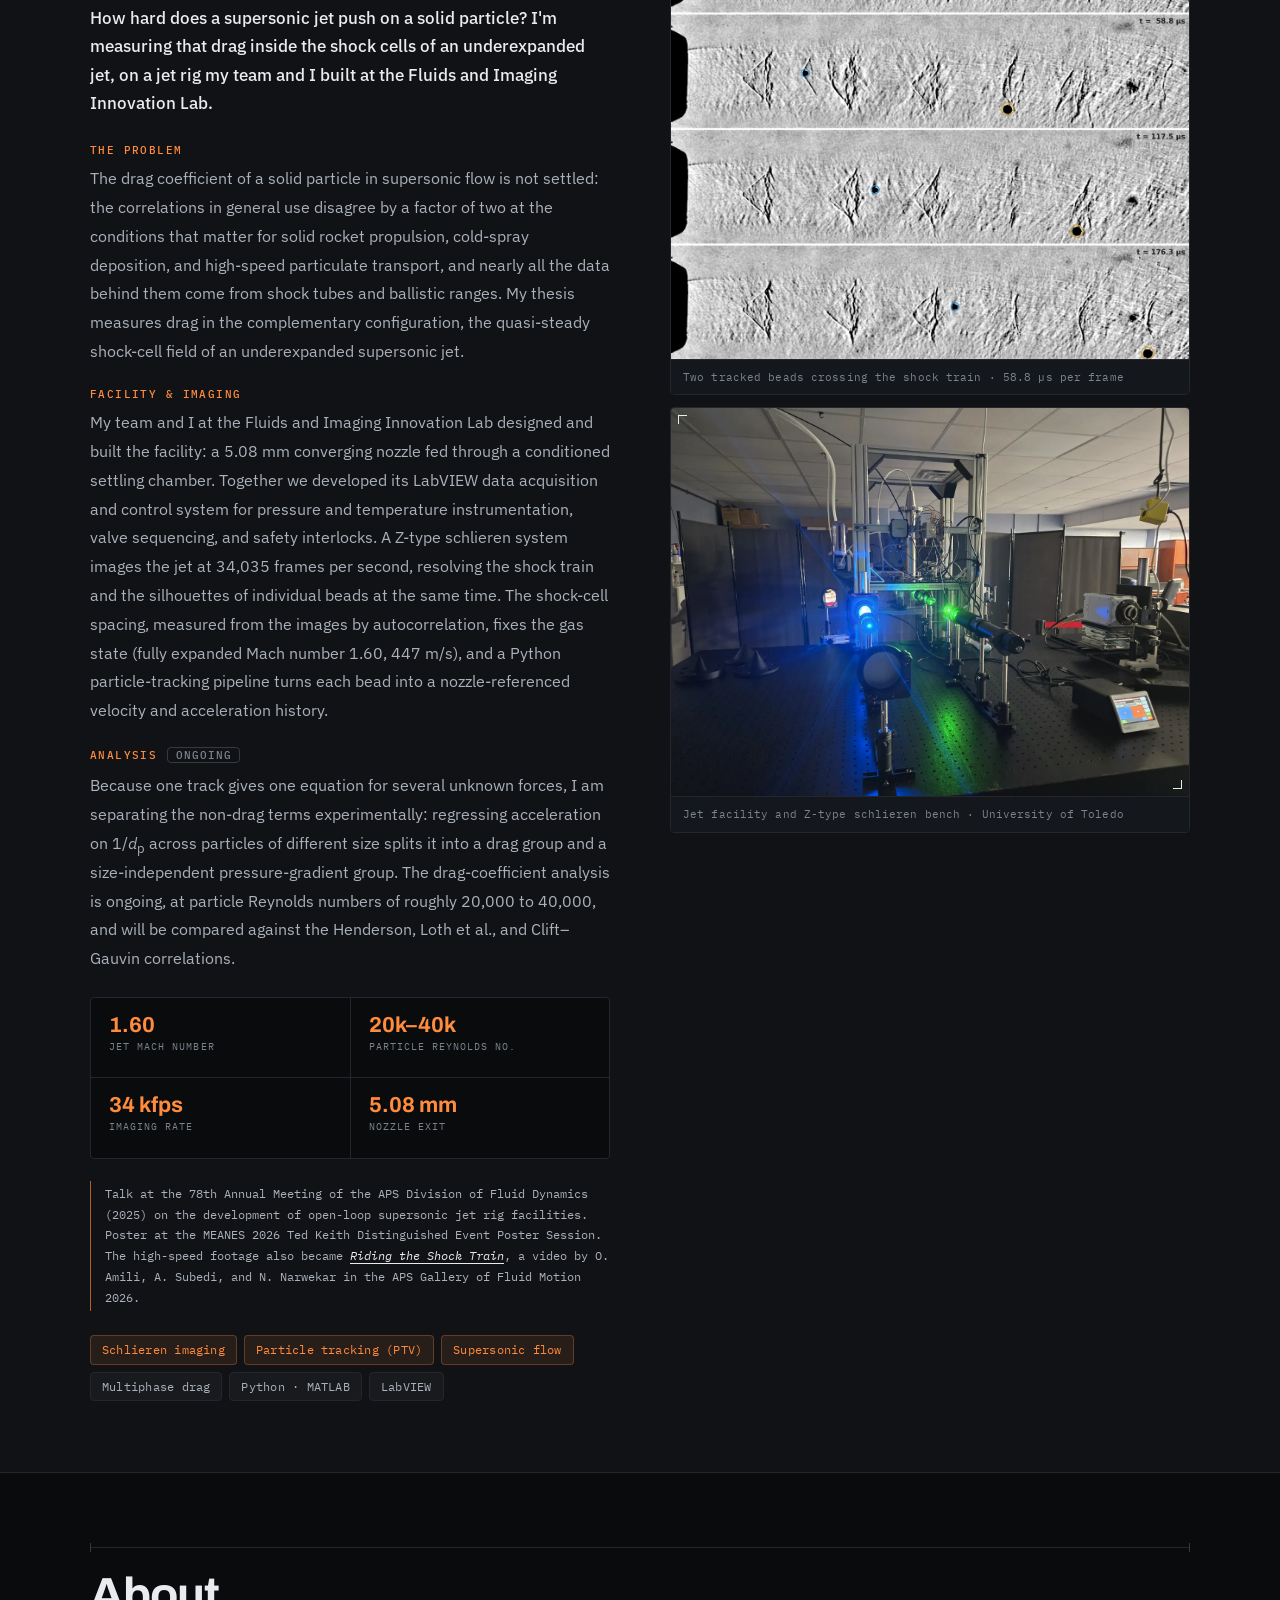
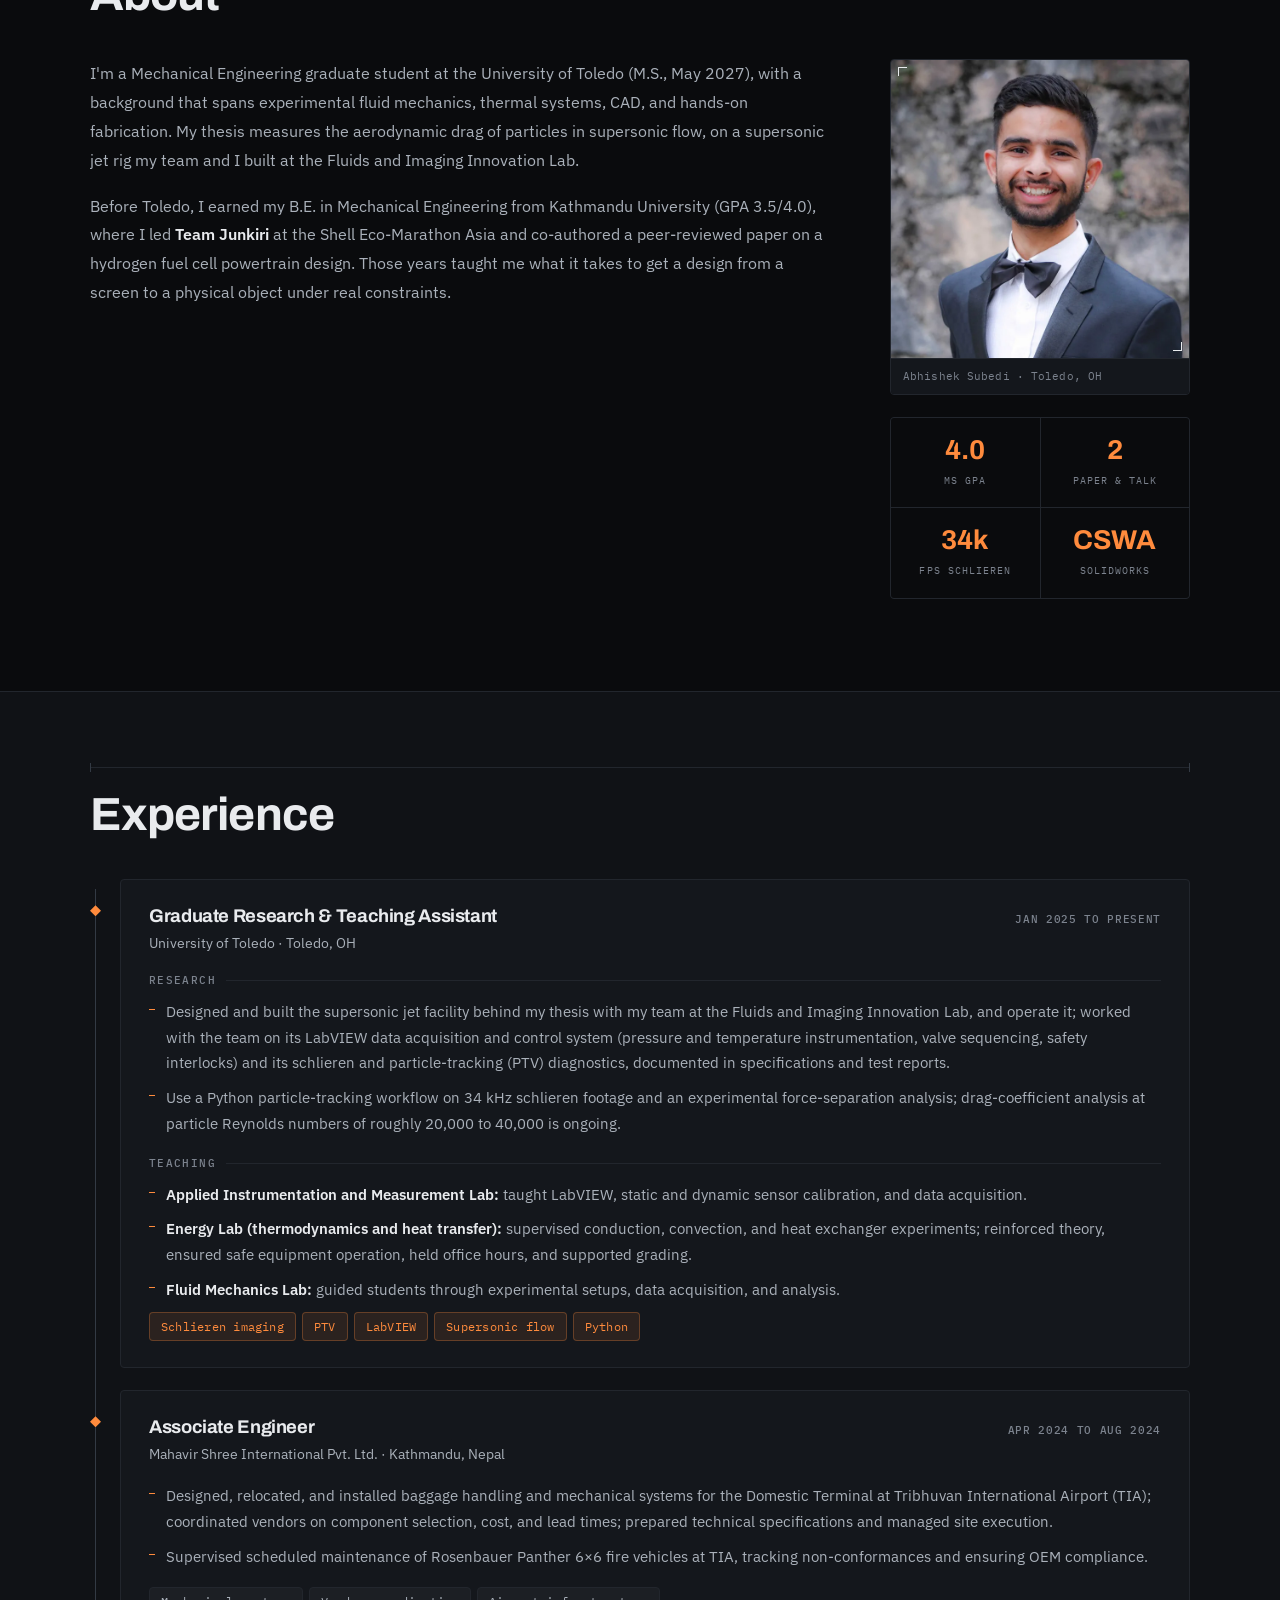
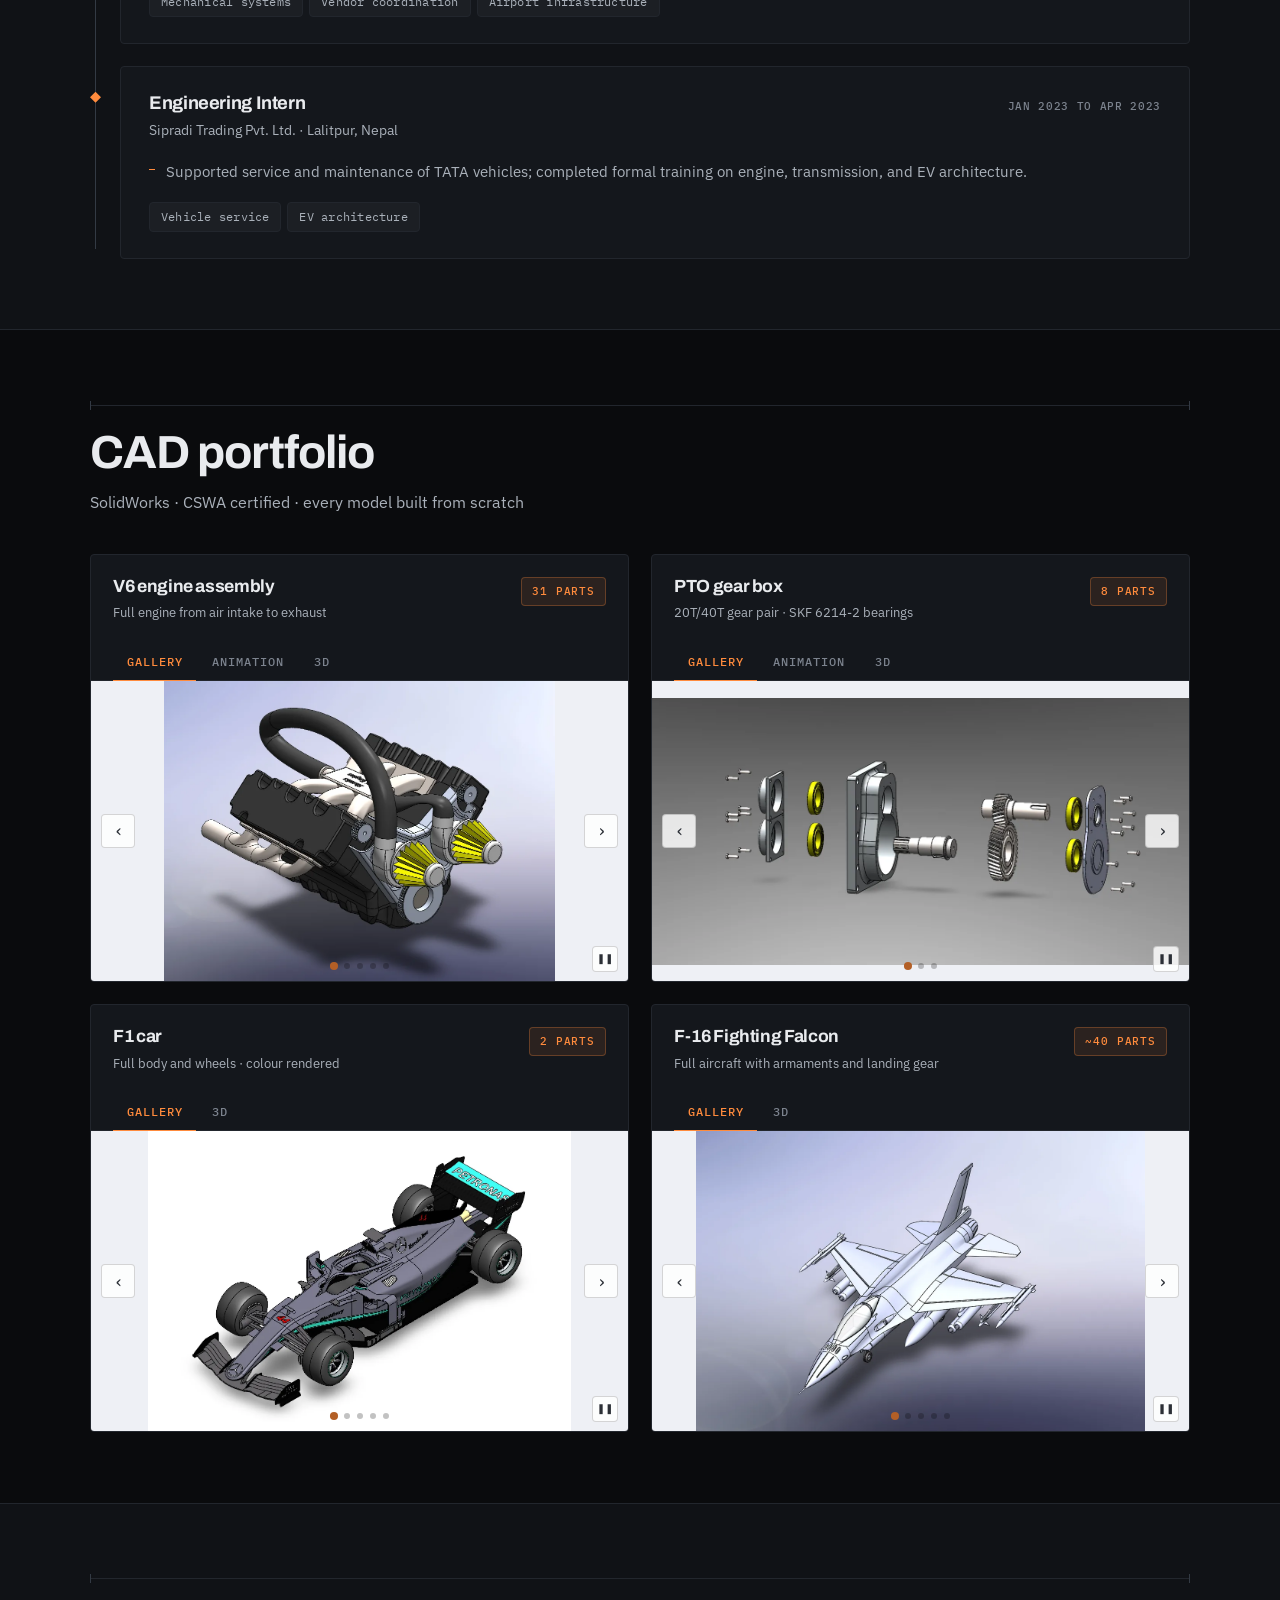
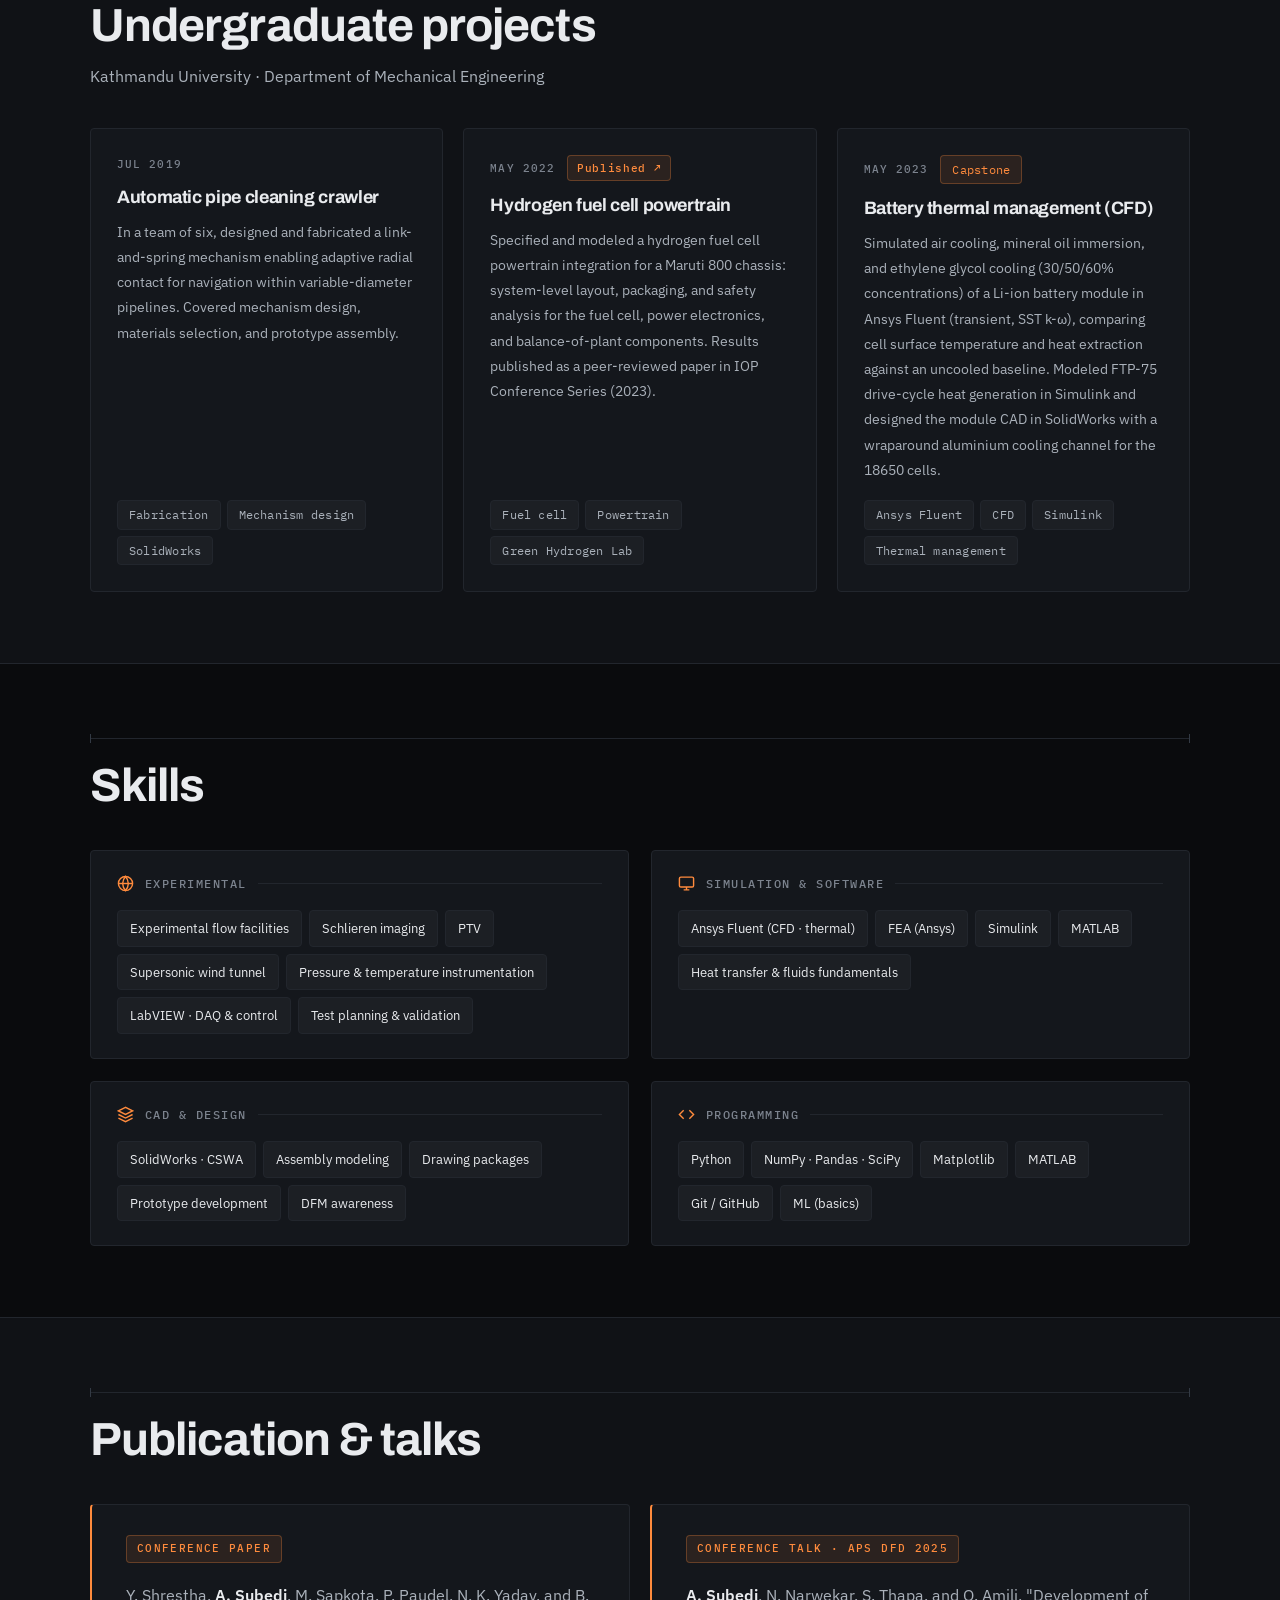
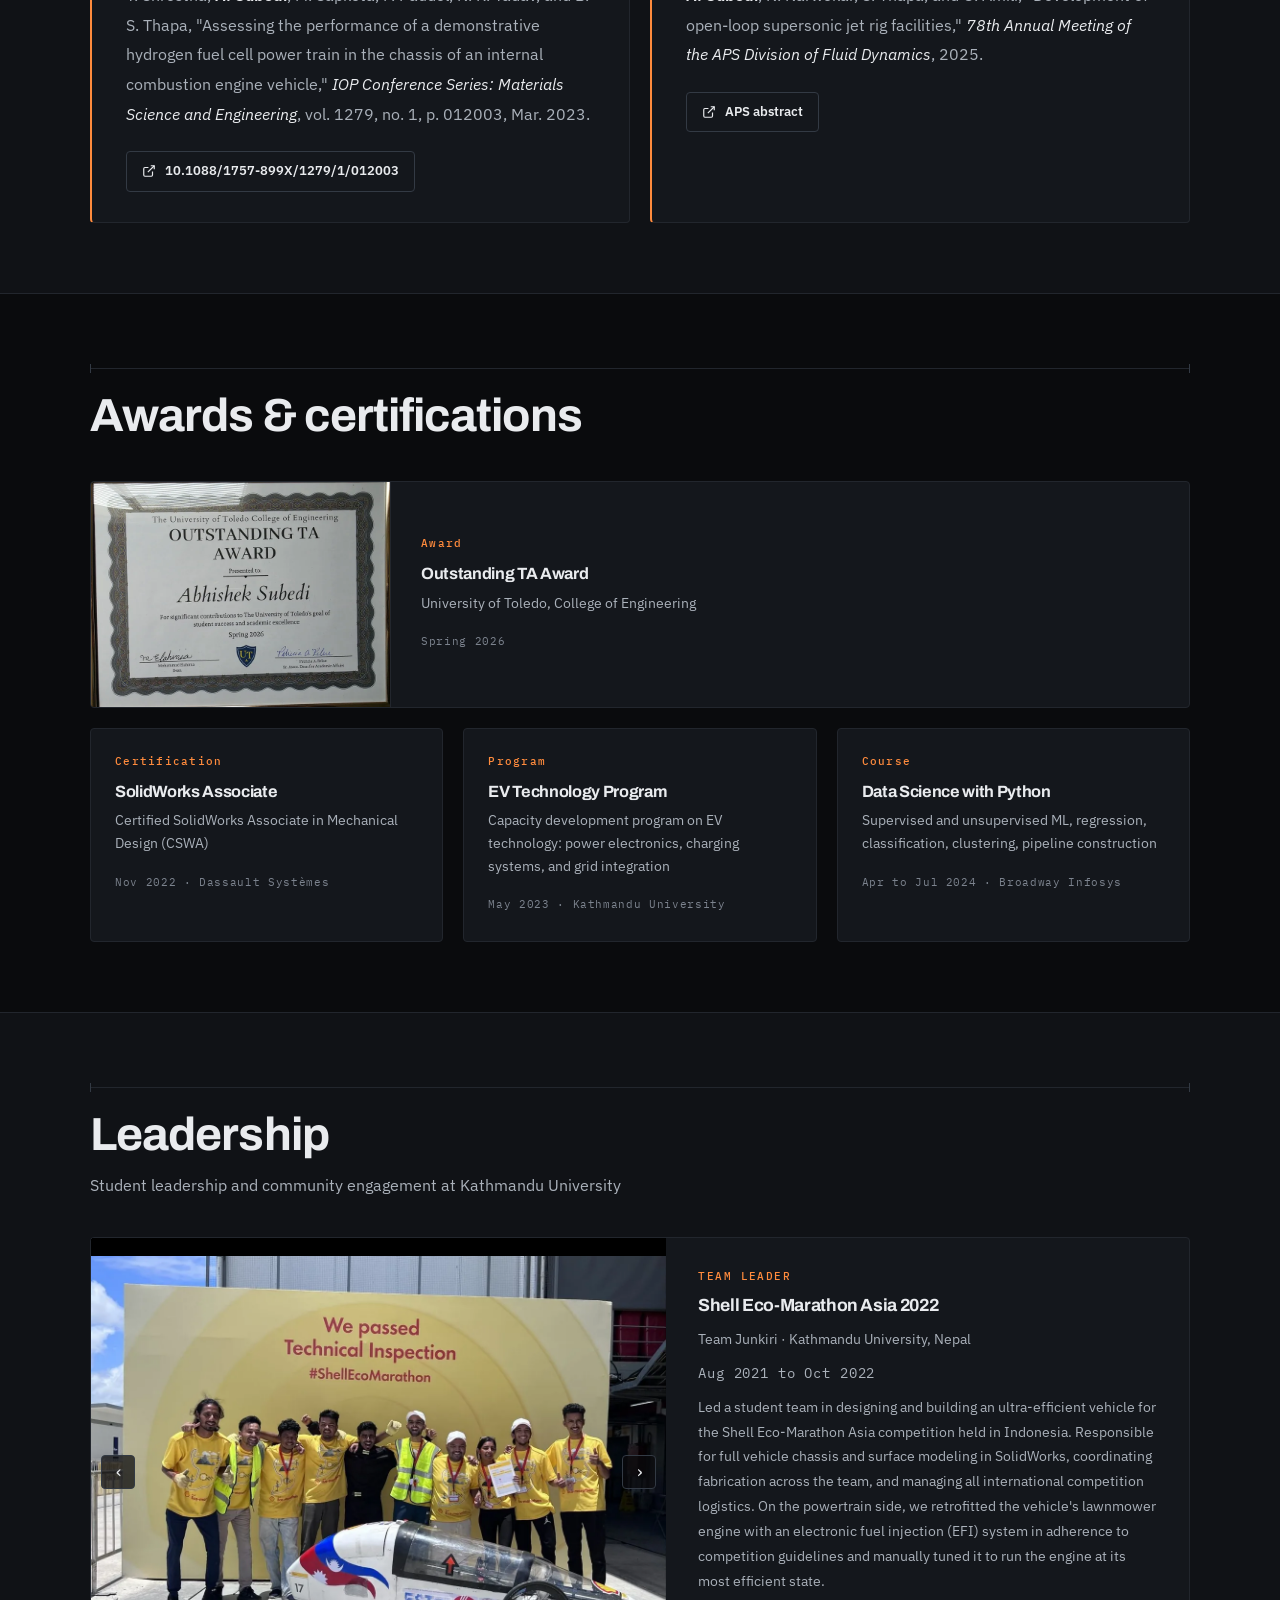
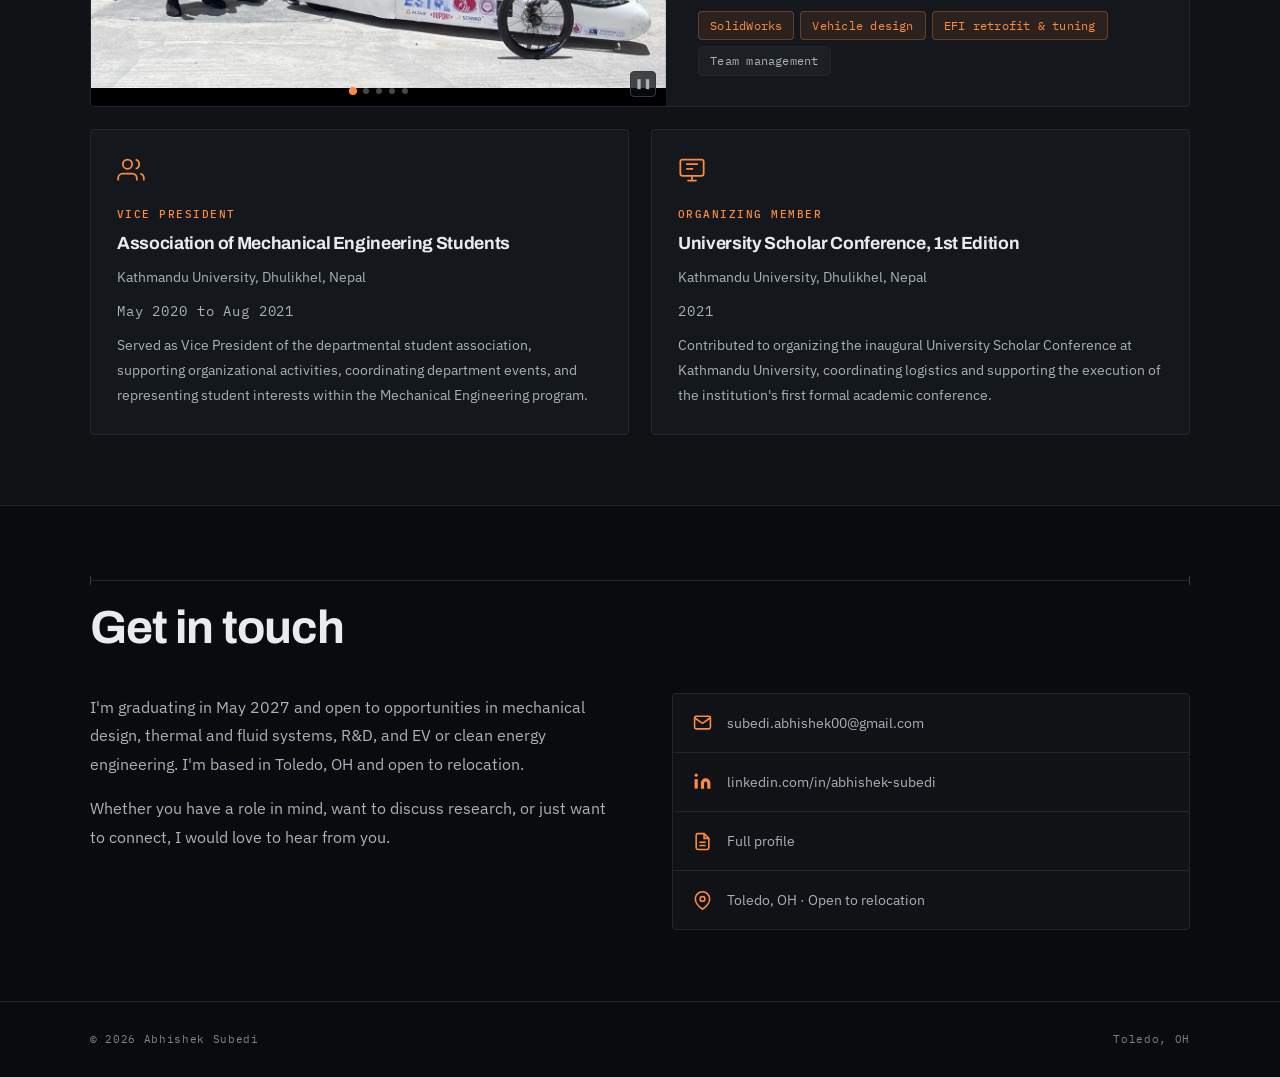
==== commit b57da4aa: "Update teaching labs and link the APS talk and video List the Applied Instrumentation and Measuremen" ====
--- a/index_thermal.html
+++ b/index_thermal.html
@@ -190,7 +190,7 @@
           <div class="stat-card"><dt class="stat-label">Nozzle exit</dt><dd class="stat-num">5.08 mm</dd></div>
         </dl>
 
-        <p class="research-note">Talk at the 78th Annual Meeting of the APS Division of Fluid Dynamics (2025) on the development of open-loop supersonic jet rig facilities. Poster at the MEANES 2026 Ted Keith Distinguished Event Poster Session. The high-speed footage also became <em>Riding the Shock Train</em>, a short film prepared for the APS Gallery of Fluid Motion 2026.</p>
+        <p class="research-note">Talk at the 78th Annual Meeting of the APS Division of Fluid Dynamics (2025) on the development of open-loop supersonic jet rig facilities. Poster at the MEANES 2026 Ted Keith Distinguished Event Poster Session. The high-speed footage also became <a href="https://gfm.aps.org/meetings/dfd-2026/6afe44dba7f805354fc2fde7" target="_blank" rel="noopener"><em>Riding the Shock Train</em></a>, a video by O. Amili, A. Subedi, and N. Narwekar in the APS Gallery of Fluid Motion 2026.</p>
         <div class="method-tags">
           <span class="tag tag-signal">Schlieren imaging</span>
           <span class="tag tag-signal">Particle tracking (PTV)</span>
@@ -284,9 +284,9 @@
           <div class="fold" data-fold="Show teaching roles">
             <p class="exp-type">Teaching</p>
             <ul class="exp-list">
-              <li><strong>Heat Transfer Laboratory:</strong> supervised conduction, convection, and heat exchanger experiments; reinforced theory and ensured safe equipment operation.</li>
-              <li><strong>Fluid Mechanics Laboratory:</strong> guided students through experimental setups, data acquisition, and analysis.</li>
-              <li><strong>Thermodynamics:</strong> assisted course instruction, held office hours, and supported grading.</li>
+              <li><strong>Applied Instrumentation and Measurement Lab:</strong> taught LabVIEW, static and dynamic sensor calibration, and data acquisition.</li>
+              <li><strong>Energy Lab (thermodynamics and heat transfer):</strong> supervised conduction, convection, and heat exchanger experiments; reinforced theory, ensured safe equipment operation, held office hours, and supported grading.</li>
+              <li><strong>Fluid Mechanics Lab:</strong> guided students through experimental setups, data acquisition, and analysis.</li>
             </ul>
           </div>
           <div class="exp-tags">
@@ -675,6 +675,10 @@
         "Development of open-loop supersonic jet rig facilities,"
         <em>78th Annual Meeting of the APS Division of Fluid Dynamics</em>, 2025.
       </p>
+      <a href="https://meetings-archive.aps.org/dfd/2025/z16/6/" class="btn btn-outline btn-sm" target="_blank" rel="noopener">
+        <svg width="14" height="14" viewBox="0 0 24 24" fill="none" stroke="currentColor" stroke-width="2" aria-hidden="true"><path d="M18 13v6a2 2 0 01-2 2H5a2 2 0 01-2-2V8a2 2 0 012-2h6"/><polyline points="15 3 21 3 21 9"/><line x1="10" y1="14" x2="21" y2="3"/></svg>
+        APS abstract
+      </a>
     </div>
     </div>
   </div>
--- a/css/styles.css
+++ b/css/styles.css
@@ -374,6 +374,7 @@
   color: var(--text-3); border-left: 1px solid var(--signal-dim);
   padding: 3px 0 3px 14px; margin: 22px 0 0;
 }
+.research-note a { color: var(--text); text-decoration: underline; text-underline-offset: 3px; }
 .method-tags { display: flex; flex-wrap: wrap; gap: 7px; margin-top: 24px; }
 
 /* headline results: the about stat-cards, four across, label above the number */
